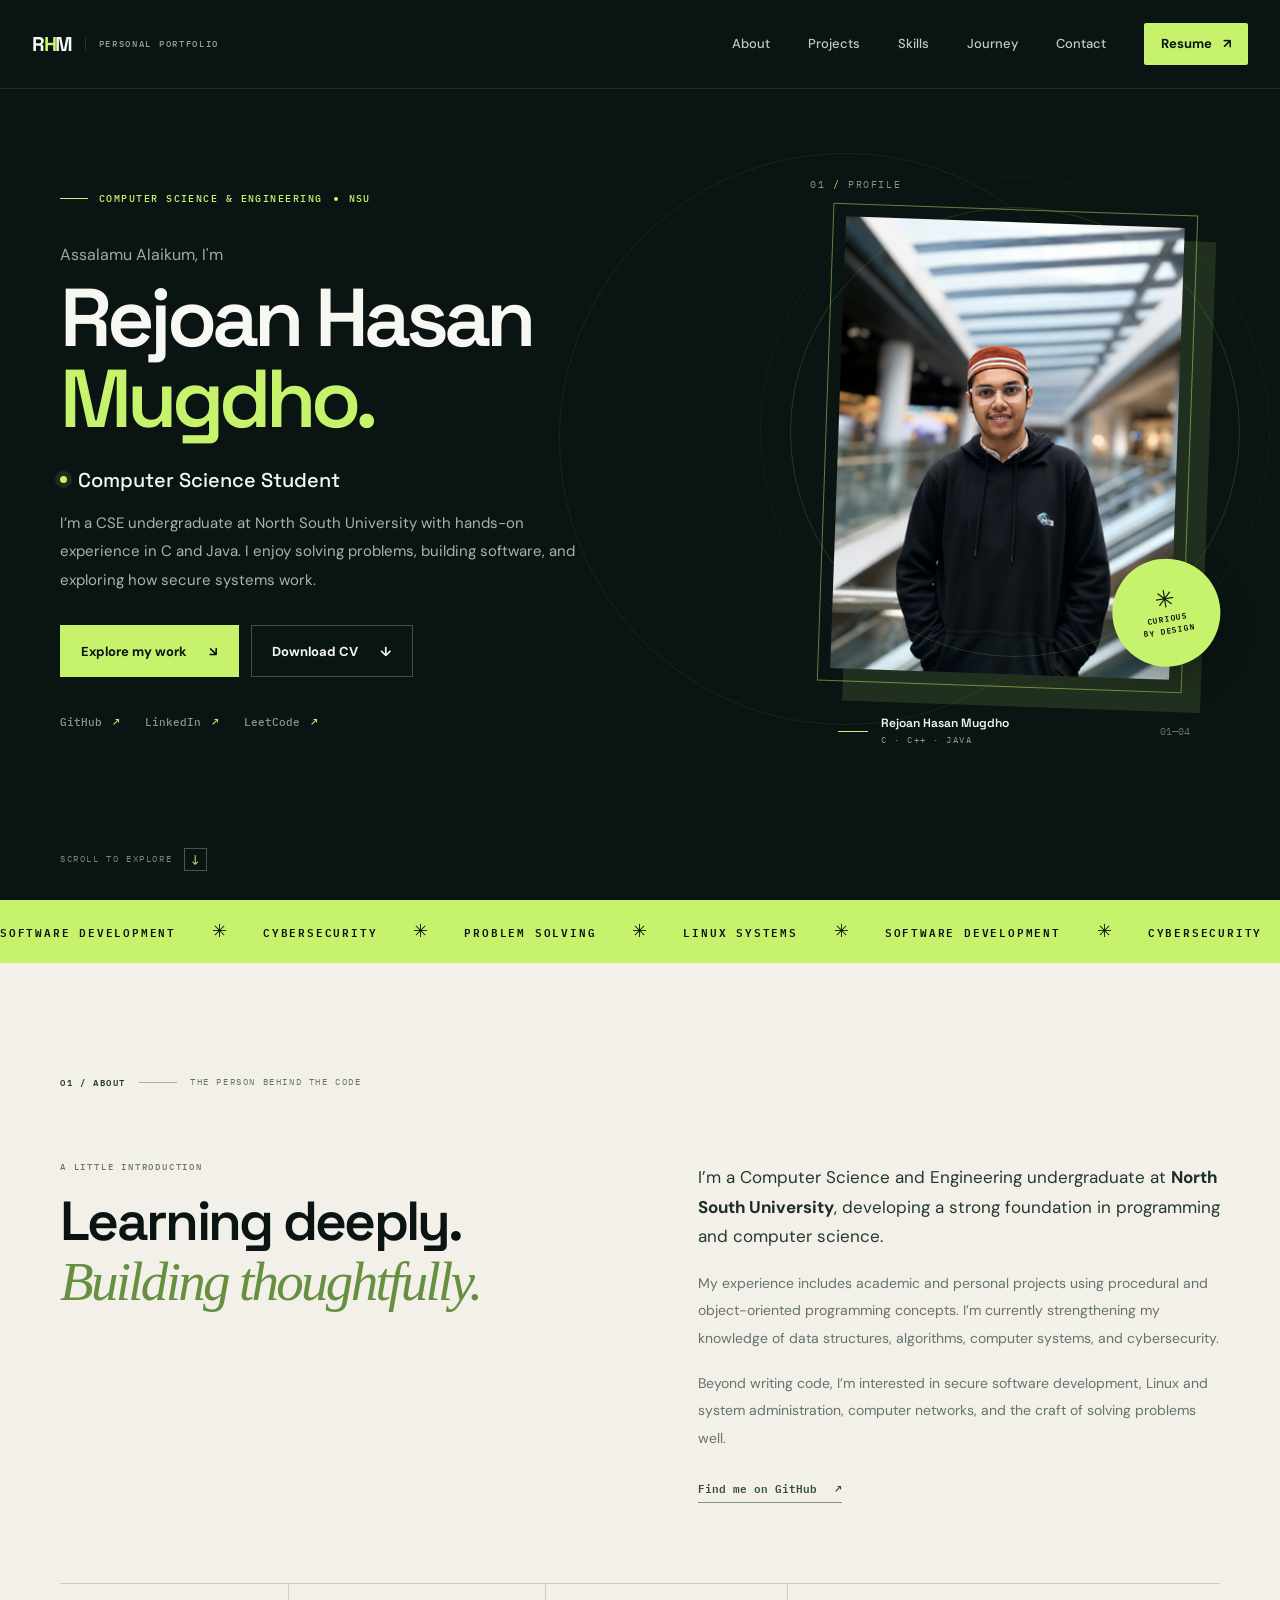
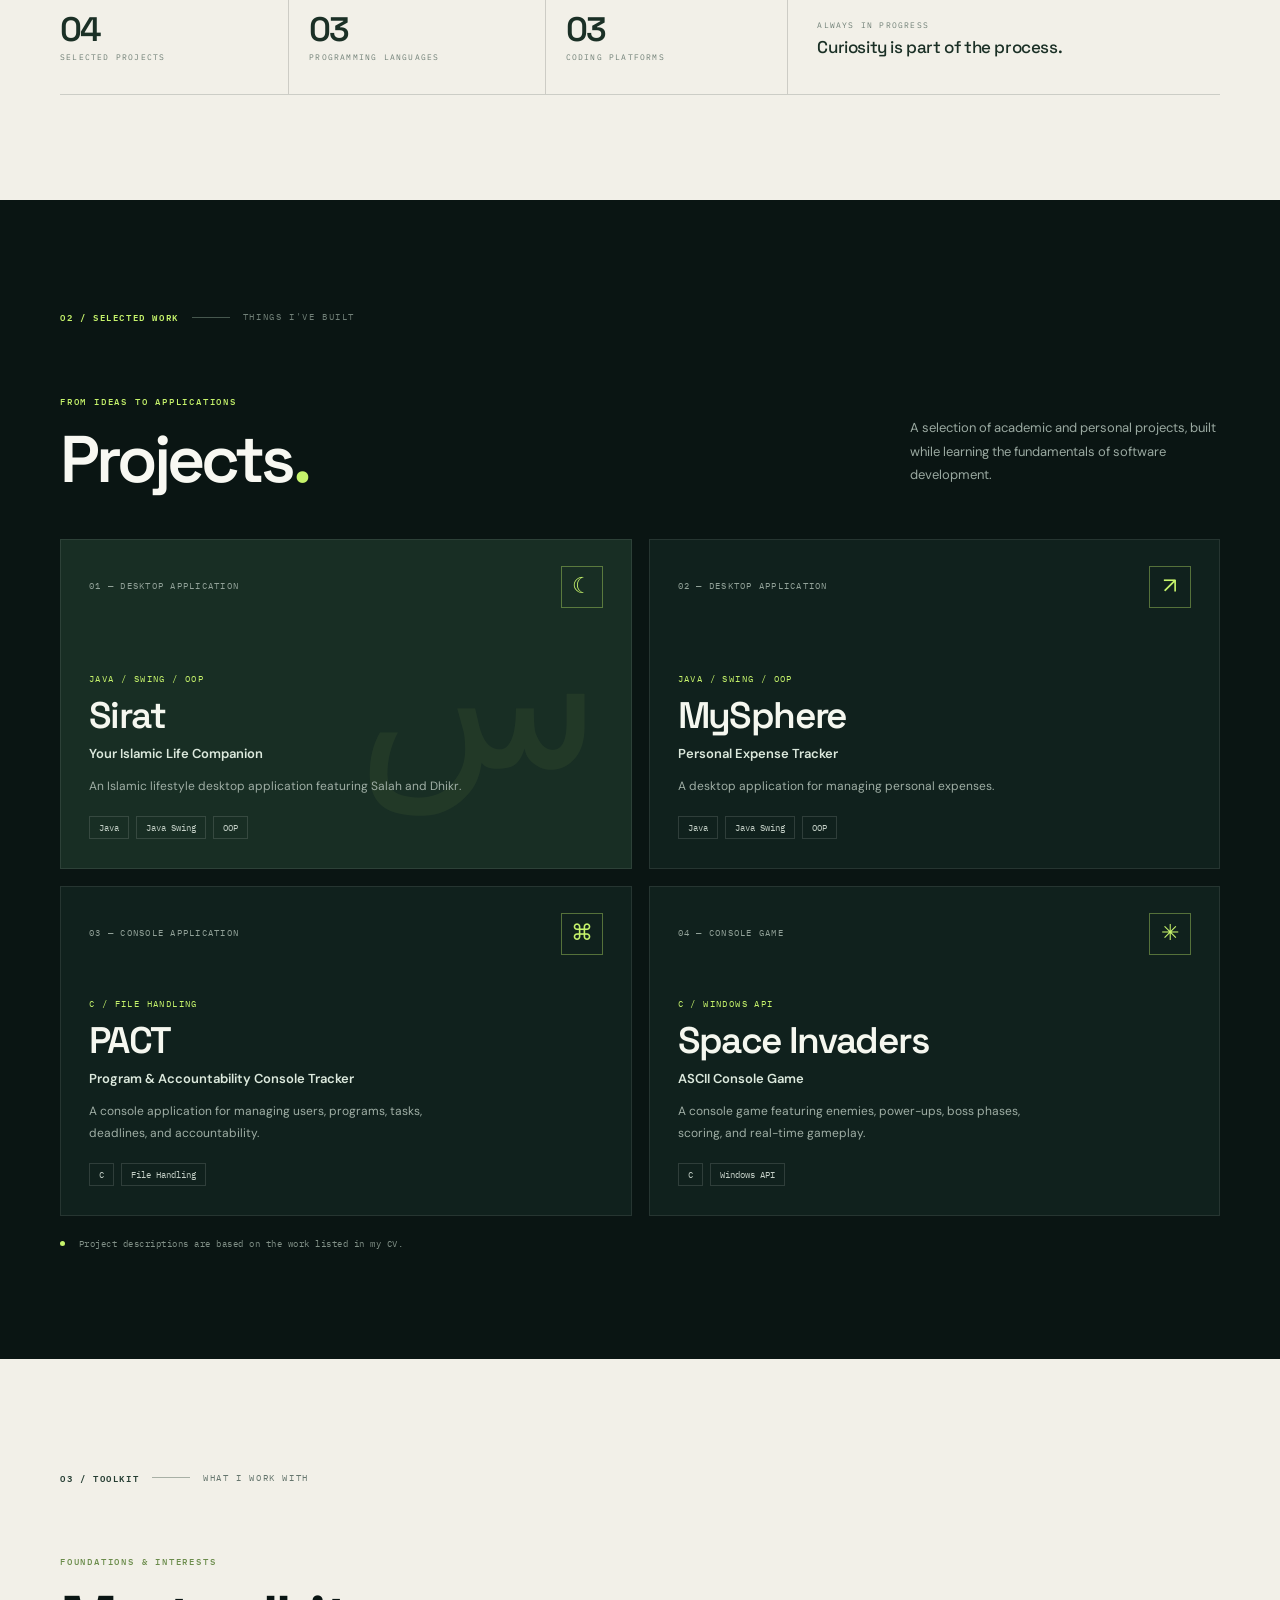
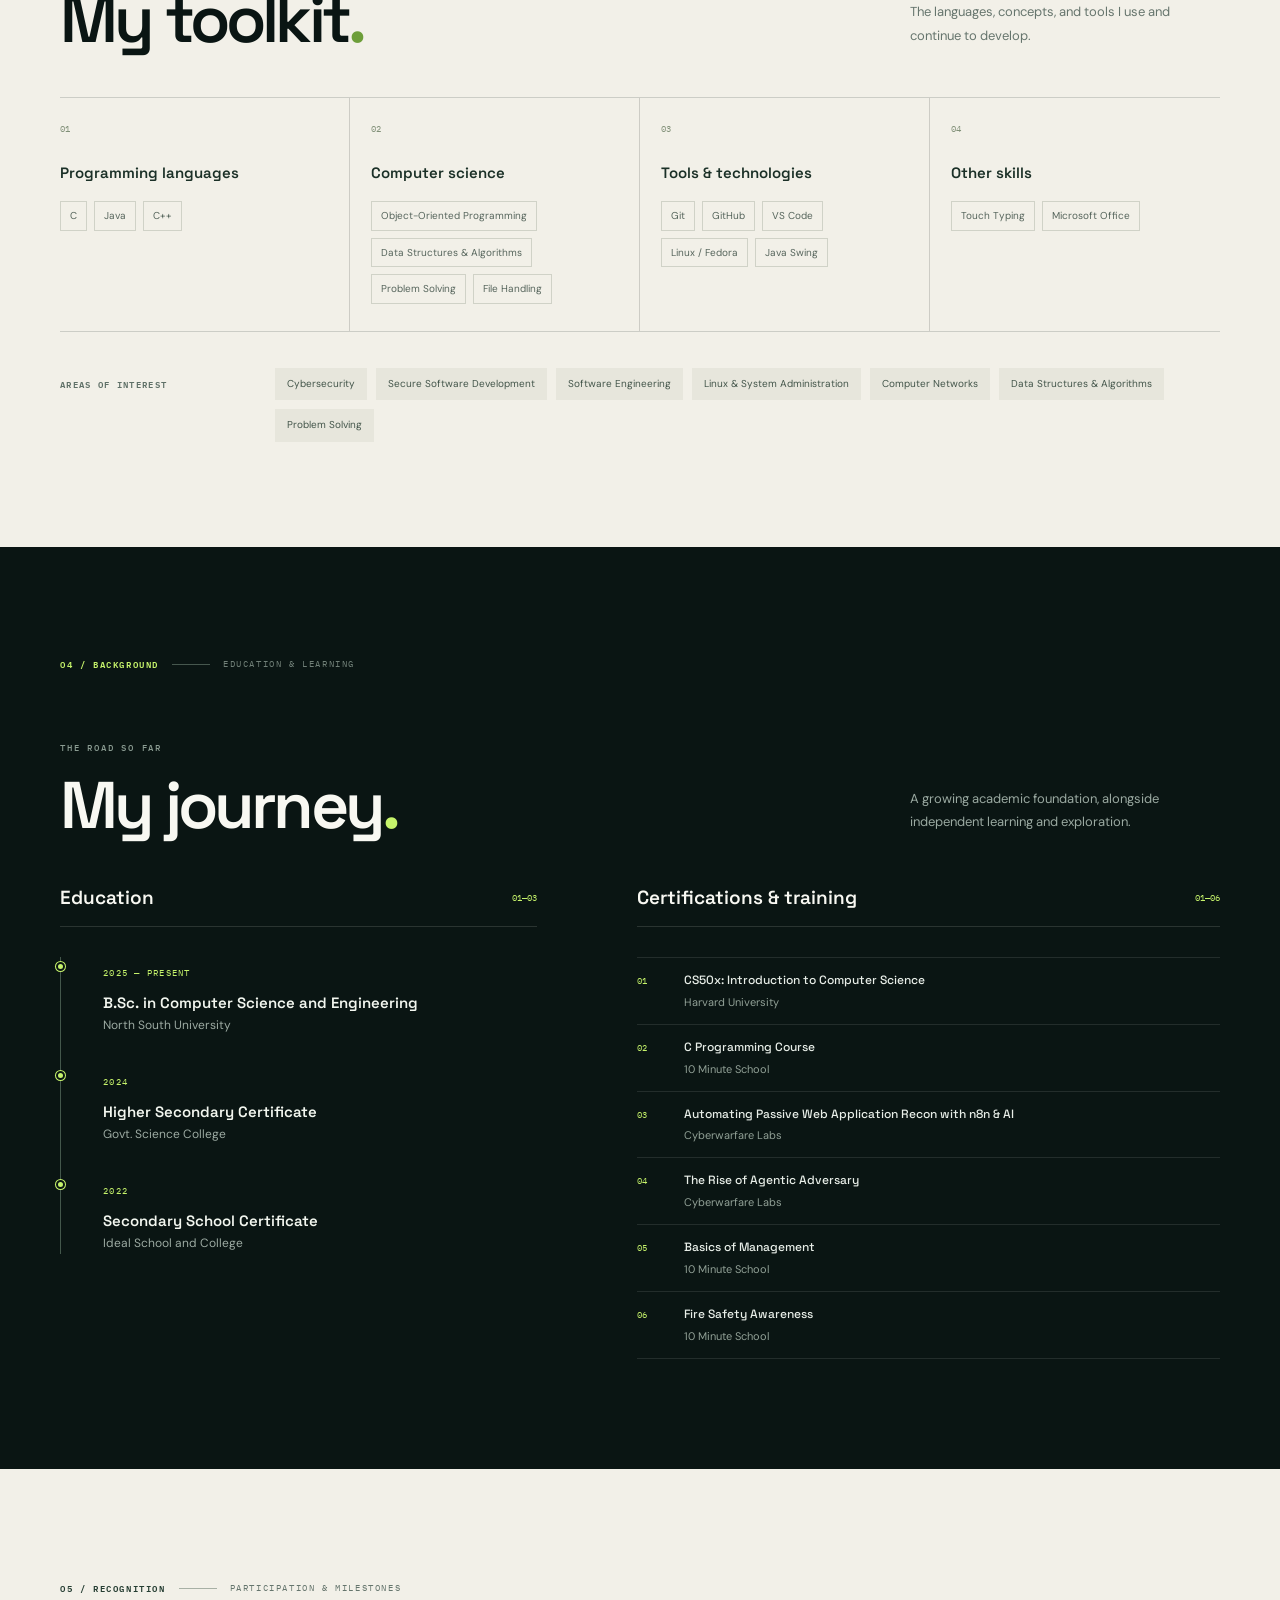
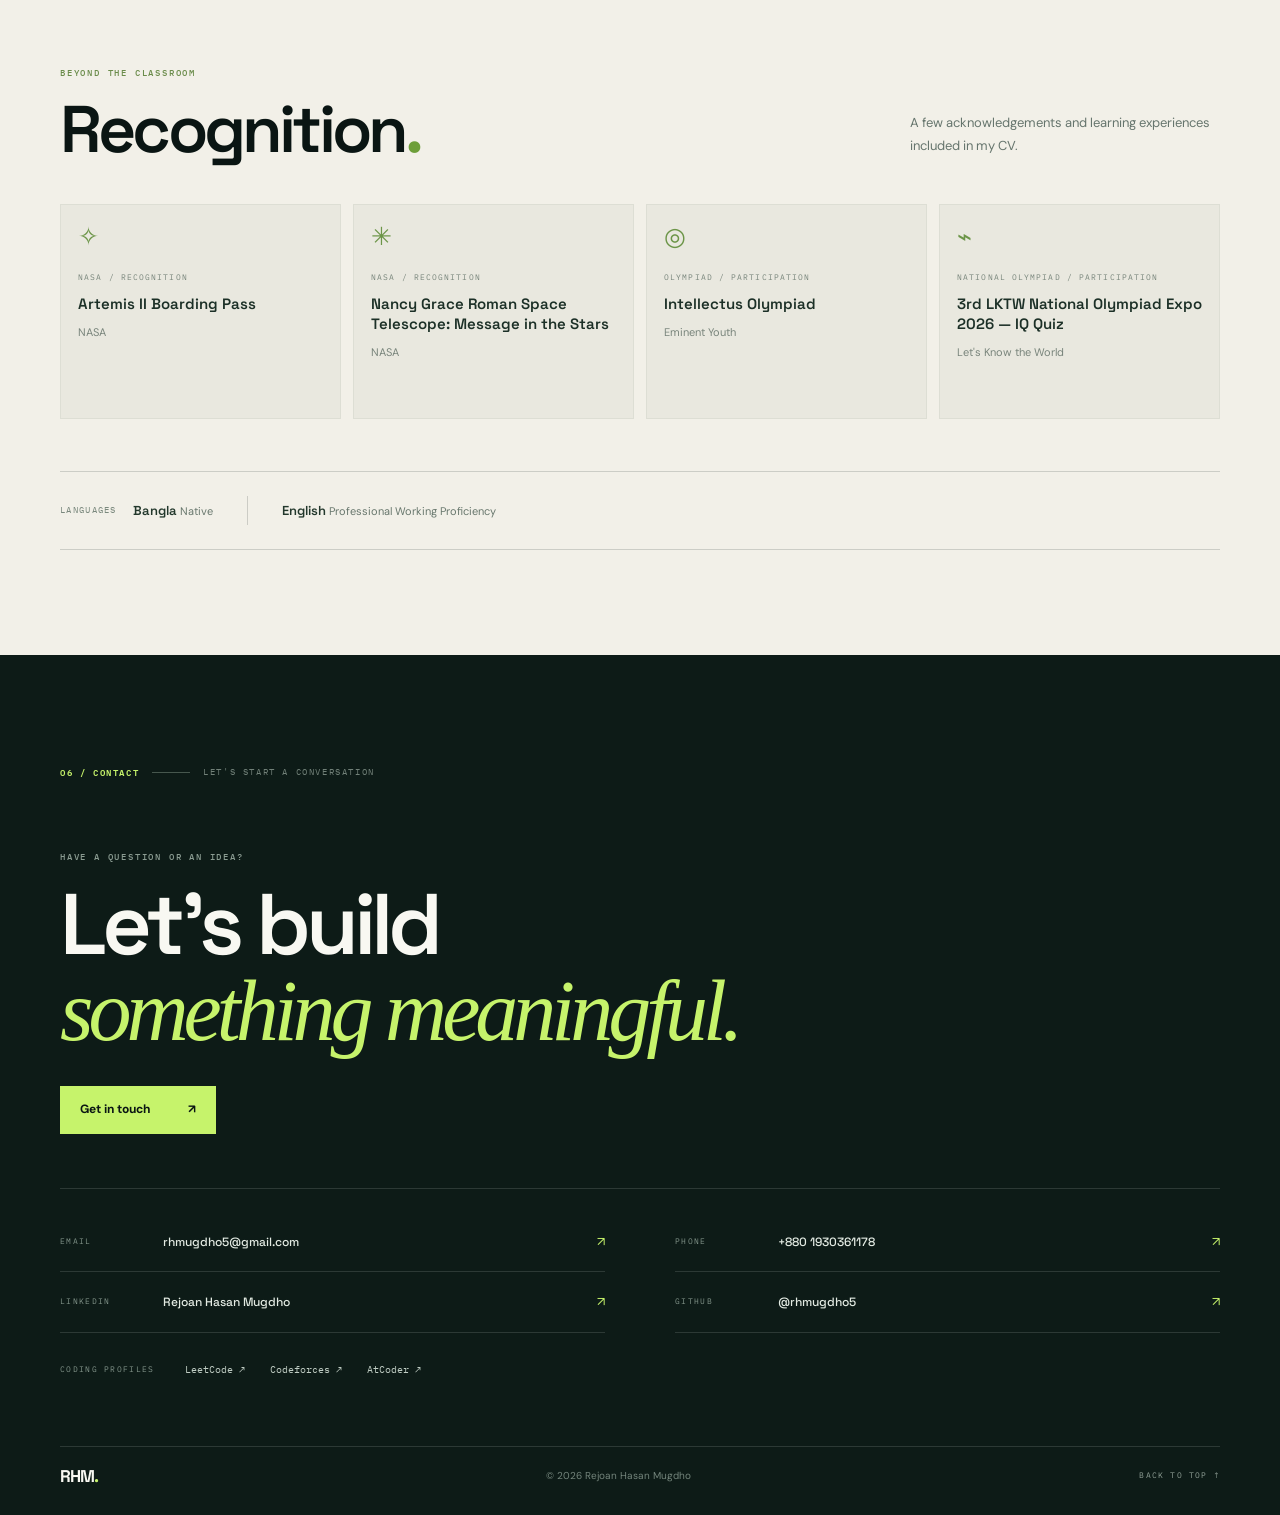
==== index.html @ 01d7fe3e "will be changed" ====
<!doctype html>
<html lang="en">
<head>
  <meta charset="utf-8">
  <meta name="viewport" content="width=device-width, initial-scale=1">
  <meta name="theme-color" content="#0a1513">
  <meta name="description" content="Rejoan Hasan Mugdho — Computer Science and Engineering student at North South University, interested in cybersecurity, software development, problem solving, and Linux systems.">
  <meta property="og:type" content="website">
  <meta property="og:title" content="Rejoan Hasan Mugdho | Portfolio">
  <meta property="og:description" content="Computer Science student exploring thoughtful software and secure systems.">
  <meta property="og:image" content="assets/rejoan-profile.png">
  <title>Rejoan Hasan Mugdho | Computer Science Student</title>
  <link rel="icon" type="image/svg+xml" href="assets/favicon.svg">
  <link rel="preconnect" href="https://fonts.googleapis.com">
  <link rel="preconnect" href="https://fonts.gstatic.com" crossorigin>
  <link href="https://fonts.googleapis.com/css2?family=DM+Sans:wght@400;500;600;700&family=IBM+Plex+Mono:wght@400;500;600&family=Space+Grotesk:wght@400;500;600;700&display=swap" rel="stylesheet">
  <link rel="stylesheet" href="styles.css">
</head>
<body>
  <a class="skip-link" href="#main">Skip to content</a>
  <div class="scroll-progress" aria-hidden="true"><span id="scrollProgress"></span></div>

  <header class="site-header" id="top">
    <nav class="nav-shell" aria-label="Main navigation">
      <a class="brand" href="#top" aria-label="Rejoan Hasan Mugdho, home">
        <span class="brand-mark">R<span>H</span>M</span>
        <span class="brand-caption">PERSONAL PORTFOLIO</span>
      </a>
      <button class="menu-toggle" type="button" aria-label="Open navigation" aria-expanded="false" aria-controls="primaryNav">
        <span></span><span></span>
      </button>
      <div class="nav-panel" id="primaryNav">
        <a href="#about">About</a>
        <a href="#projects">Projects</a>
        <a href="#skills">Skills</a>
        <a href="#journey">Journey</a>
        <a href="#contact">Contact</a>
        <a class="nav-cv" href="assets/Rejoan_Hasan_Mugdho_CV.pdf" target="_blank" rel="noopener">Resume <span aria-hidden="true">↗</span></a>
      </div>
    </nav>
  </header>

  <main id="main">
    <section class="hero section-wrap" aria-labelledby="hero-title">
      <div class="hero-copy">
        <div class="eyebrow"><span class="eyebrow-line"></span> COMPUTER SCIENCE &amp; ENGINEERING <span class="eyebrow-dot"></span> NSU</div>
        <p class="hero-intro">Assalamu Alaikum, I'm</p>
        <h1 id="hero-title">Rejoan Hasan <span>Mugdho.</span></h1>
        <div class="hero-role"><span class="role-cursor"></span> Computer Science Student</div>
        <p class="hero-description">I’m a CSE undergraduate at North South University with hands-on experience in C and Java. I enjoy solving problems, building software, and exploring how secure systems work.</p>

        <div class="hero-actions">
          <a class="button button-primary" href="#projects">Explore my work <span aria-hidden="true">↘</span></a>
          <a class="button button-outline" href="assets/Rejoan_Hasan_Mugdho_CV.pdf" target="_blank" rel="noopener">Download CV <span aria-hidden="true">↓</span></a>
        </div>

        <div class="hero-socials" aria-label="Social and coding profiles">
          <a href="https://github.com/rhmugdho5" target="_blank" rel="noopener noreferrer" aria-label="GitHub">GitHub <span aria-hidden="true">↗</span></a>
          <a href="https://bd.linkedin.com/in/rejoan-hasan-mugdho" target="_blank" rel="noopener noreferrer" aria-label="LinkedIn">LinkedIn <span aria-hidden="true">↗</span></a>
          <a href="https://leetcode.com/u/RJXvy2sFh7/" target="_blank" rel="noopener noreferrer" aria-label="LeetCode">LeetCode <span aria-hidden="true">↗</span></a>
        </div>
      </div>

      <div class="hero-visual" aria-label="Profile portrait and introduction">
        <div class="visual-index">01 <span>/</span> PROFILE</div>
        <div class="portrait-frame">
          <div class="portrait-backdrop"></div>
          <img class="portrait" src="assets/rejoan-profile.png" alt="Portrait of Rejoan Hasan Mugdho" width="326" height="435" fetchpriority="high">
          <div class="portrait-stamp"><span class="stamp-star">✳</span><span>CURIOUS<br>BY DESIGN</span></div>
        </div>
        <div class="visual-caption">
          <span class="caption-rule"></span>
          <div><strong>Rejoan Hasan Mugdho</strong><small>C · C++ · JAVA</small></div>
          <span class="caption-number">01—04</span>
        </div>
        <div class="orbit orbit-one"></div><div class="orbit orbit-two"></div>
      </div>
      <div class="hero-bottom-note"><span>SCROLL TO EXPLORE</span><span class="scroll-arrow">↓</span></div>
    </section>

    <div class="ticker" aria-label="Areas of interest">
      <div class="ticker-track">
        <span>SOFTWARE DEVELOPMENT</span><i>✳</i><span>CYBERSECURITY</span><i>✳</i><span>PROBLEM SOLVING</span><i>✳</i><span>LINUX SYSTEMS</span><i>✳</i>
        <span>SOFTWARE DEVELOPMENT</span><i>✳</i><span>CYBERSECURITY</span><i>✳</i><span>PROBLEM SOLVING</span><i>✳</i><span>LINUX SYSTEMS</span><i>✳</i>
      </div>
    </div>

    <section class="about section-light" id="about" aria-labelledby="about-title">
      <div class="section-wrap about-wrap">
        <div class="section-kicker"><span>01 / ABOUT</span><span class="kicker-line"></span><span>THE PERSON BEHIND THE CODE</span></div>
        <div class="about-grid">
          <div class="about-heading reveal">
            <p class="overline">A LITTLE INTRODUCTION</p>
            <h2 id="about-title">Learning deeply.<br><em>Building thoughtfully.</em></h2>
          </div>
          <div class="about-body reveal">
            <p class="lead-copy">I’m a Computer Science and Engineering undergraduate at <strong>North South University</strong>, developing a strong foundation in programming and computer science.</p>
            <p>My experience includes academic and personal projects using procedural and object-oriented programming concepts. I’m currently strengthening my knowledge of data structures, algorithms, computer systems, and cybersecurity.</p>
            <p>Beyond writing code, I’m interested in secure software development, Linux and system administration, computer networks, and the craft of solving problems well.</p>
            <a class="text-link" href="https://github.com/rhmugdho5" target="_blank" rel="noopener noreferrer">Find me on GitHub <span aria-hidden="true">↗</span></a>
          </div>
        </div>
        <div class="fact-strip reveal">
          <div class="fact"><strong>04</strong><span>SELECTED PROJECTS</span></div>
          <div class="fact"><strong>03</strong><span>PROGRAMMING LANGUAGES</span></div>
          <div class="fact"><strong>03</strong><span>CODING PLATFORMS</span></div>
          <div class="fact fact-note"><span>ALWAYS IN PROGRESS</span><strong>Curiosity is part of the process.</strong></div>
        </div>
      </div>
    </section>

    <section class="projects section-dark" id="projects" aria-labelledby="projects-title">
      <div class="section-wrap">
        <div class="section-kicker section-kicker-dark"><span>02 / SELECTED WORK</span><span class="kicker-line"></span><span>THINGS I'VE BUILT</span></div>
        <div class="section-heading-row reveal">
          <div><p class="overline overline-dark">FROM IDEAS TO APPLICATIONS</p><h2 id="projects-title">Projects<span class="accent-period">.</span></h2></div>
          <p class="section-aside">A selection of academic and personal projects, built while learning the fundamentals of software development.</p>
        </div>

        <div class="project-grid">
          <article class="project-card project-feature reveal">
            <div class="project-top"><span class="project-number">01 — DESKTOP APPLICATION</span><span class="project-symbol" aria-hidden="true">☾</span></div>
            <div class="project-card-content"><p class="project-label">JAVA / SWING / OOP</p><h3>Sirat</h3><p class="project-subtitle">Your Islamic Life Companion</p><p class="project-description">An Islamic lifestyle desktop application featuring Salah and Dhikr.</p><div class="project-tags"><span>Java</span><span>Java Swing</span><span>OOP</span></div></div>
            <span class="project-watermark" aria-hidden="true">س</span>
          </article>
          <article class="project-card reveal">
            <div class="project-top"><span class="project-number">02 — DESKTOP APPLICATION</span><span class="project-symbol" aria-hidden="true">↗</span></div>
            <div class="project-card-content"><p class="project-label">JAVA / SWING / OOP</p><h3>MySphere</h3><p class="project-subtitle">Personal Expense Tracker</p><p class="project-description">A desktop application for managing personal expenses.</p><div class="project-tags"><span>Java</span><span>Java Swing</span><span>OOP</span></div></div>
          </article>
          <article class="project-card reveal">
            <div class="project-top"><span class="project-number">03 — CONSOLE APPLICATION</span><span class="project-symbol" aria-hidden="true">⌘</span></div>
            <div class="project-card-content"><p class="project-label">C / FILE HANDLING</p><h3>PACT</h3><p class="project-subtitle">Program &amp; Accountability Console Tracker</p><p class="project-description">A console application for managing users, programs, tasks, deadlines, and accountability.</p><div class="project-tags"><span>C</span><span>File Handling</span></div></div>
          </article>
          <article class="project-card reveal">
            <div class="project-top"><span class="project-number">04 — CONSOLE GAME</span><span class="project-symbol" aria-hidden="true">✳</span></div>
            <div class="project-card-content"><p class="project-label">C / WINDOWS API</p><h3>Space Invaders</h3><p class="project-subtitle">ASCII Console Game</p><p class="project-description">A console game featuring enemies, power-ups, boss phases, scoring, and real-time gameplay.</p><div class="project-tags"><span>C</span><span>Windows API</span></div></div>
          </article>
        </div>
        <p class="project-footnote"><span class="footnote-dot"></span> Project descriptions are based on the work listed in my CV.</p>
      </div>
    </section>

    <section class="skills section-light" id="skills" aria-labelledby="skills-title">
      <div class="section-wrap">
        <div class="section-kicker"><span>03 / TOOLKIT</span><span class="kicker-line"></span><span>WHAT I WORK WITH</span></div>
        <div class="section-heading-row reveal">
          <div><p class="overline">FOUNDATIONS &amp; INTERESTS</p><h2 id="skills-title">My toolkit<span class="accent-period">.</span></h2></div>
          <p class="section-aside">The languages, concepts, and tools I use and continue to develop.</p>
        </div>
        <div class="skills-grid">
          <article class="skill-panel reveal"><span class="skill-index">01</span><h3>Programming languages</h3><div class="skill-list"><span>C</span><span>Java</span><span>C++</span></div></article>
          <article class="skill-panel reveal"><span class="skill-index">02</span><h3>Computer science</h3><div class="skill-list"><span>Object-Oriented Programming</span><span>Data Structures &amp; Algorithms</span><span>Problem Solving</span><span>File Handling</span></div></article>
          <article class="skill-panel reveal"><span class="skill-index">03</span><h3>Tools &amp; technologies</h3><div class="skill-list"><span>Git</span><span>GitHub</span><span>VS Code</span><span>Linux / Fedora</span><span>Java Swing</span></div></article>
          <article class="skill-panel reveal"><span class="skill-index">04</span><h3>Other skills</h3><div class="skill-list"><span>Touch Typing</span><span>Microsoft Office</span></div></article>
        </div>
        <div class="interest-row reveal"><div class="interest-title">AREAS OF INTEREST</div><div class="interest-tags"><span>Cybersecurity</span><span>Secure Software Development</span><span>Software Engineering</span><span>Linux &amp; System Administration</span><span>Computer Networks</span><span>Data Structures &amp; Algorithms</span><span>Problem Solving</span></div></div>
      </div>
    </section>

    <section class="journey section-dark" id="journey" aria-labelledby="journey-title">
      <div class="section-wrap">
        <div class="section-kicker section-kicker-dark"><span>04 / BACKGROUND</span><span class="kicker-line"></span><span>EDUCATION &amp; LEARNING</span></div>
        <div class="section-heading-row reveal"><div><p class="overline overline-dark">THE ROAD SO FAR</p><h2 id="journey-title">My journey<span class="accent-period">.</span></h2></div><p class="section-aside">A growing academic foundation, alongside independent learning and exploration.</p></div>
        <div class="journey-grid">
          <div class="education-block reveal">
            <h3 class="column-title">Education <span>01—03</span></h3>
            <div class="timeline">
              <article class="timeline-item"><span class="timeline-year">2025 — PRESENT</span><h4>B.Sc. in Computer Science and Engineering</h4><p>North South University</p><span class="timeline-marker"></span></article>
              <article class="timeline-item"><span class="timeline-year">2024</span><h4>Higher Secondary Certificate</h4><p>Govt. Science College</p><span class="timeline-marker"></span></article>
              <article class="timeline-item"><span class="timeline-year">2022</span><h4>Secondary School Certificate</h4><p>Ideal School and College</p><span class="timeline-marker"></span></article>
            </div>
          </div>
          <div class="learning-block reveal">
            <h3 class="column-title">Certifications &amp; training <span>01—06</span></h3>
            <div class="credential-list">
              <article class="credential"><span class="credential-index">01</span><div><h4>CS50x: Introduction to Computer Science</h4><p>Harvard University</p></div></article>
              <article class="credential"><span class="credential-index">02</span><div><h4>C Programming Course</h4><p>10 Minute School</p></div></article>
              <article class="credential"><span class="credential-index">03</span><div><h4>Automating Passive Web Application Recon with n8n &amp; AI</h4><p>Cyberwarfare Labs</p></div></article>
              <article class="credential"><span class="credential-index">04</span><div><h4>The Rise of Agentic Adversary</h4><p>Cyberwarfare Labs</p></div></article>
              <article class="credential"><span class="credential-index">05</span><div><h4>Basics of Management</h4><p>10 Minute School</p></div></article>
              <article class="credential"><span class="credential-index">06</span><div><h4>Fire Safety Awareness</h4><p>10 Minute School</p></div></article>
            </div>
          </div>
        </div>
      </div>
    </section>

    <section class="recognition section-light" id="recognition" aria-labelledby="recognition-title">
      <div class="section-wrap">
        <div class="section-kicker"><span>05 / RECOGNITION</span><span class="kicker-line"></span><span>PARTICIPATION &amp; MILESTONES</span></div>
        <div class="section-heading-row reveal"><div><p class="overline">BEYOND THE CLASSROOM</p><h2 id="recognition-title">Recognition<span class="accent-period">.</span></h2></div><p class="section-aside">A few acknowledgements and learning experiences included in my CV.</p></div>
        <div class="recognition-grid">
          <article class="recognition-card reveal"><div class="recognition-icon">✧</div><p class="recognition-type">NASA / RECOGNITION</p><h3>Artemis II Boarding Pass</h3><p>NASA</p></article>
          <article class="recognition-card reveal"><div class="recognition-icon">✳</div><p class="recognition-type">NASA / RECOGNITION</p><h3>Nancy Grace Roman Space Telescope: Message in the Stars</h3><p>NASA</p></article>
          <article class="recognition-card reveal"><div class="recognition-icon">◎</div><p class="recognition-type">OLYMPIAD / PARTICIPATION</p><h3>Intellectus Olympiad</h3><p>Eminent Youth</p></article>
          <article class="recognition-card reveal"><div class="recognition-icon">⌁</div><p class="recognition-type">NATIONAL OLYMPIAD / PARTICIPATION</p><h3>3rd LKTW National Olympiad Expo 2026 — IQ Quiz</h3><p>Let's Know the World</p></article>
        </div>
        <div class="language-band reveal"><div><span class="language-eyebrow">LANGUAGES</span><strong>Bangla <small>Native</small></strong></div><span class="language-divider"></span><div><strong>English <small>Professional Working Proficiency</small></strong></div></div>
      </div>
    </section>

    <section class="contact section-dark" id="contact" aria-labelledby="contact-title">
      <div class="section-wrap contact-wrap">
        <div class="section-kicker section-kicker-dark"><span>06 / CONTACT</span><span class="kicker-line"></span><span>LET'S START A CONVERSATION</span></div>
        <div class="contact-main reveal"><p class="overline overline-dark">HAVE A QUESTION OR AN IDEA?</p><h2 id="contact-title">Let’s build<br><em>something meaningful.</em></h2><a class="contact-cta" href="mailto:rhmugdho5@gmail.com">Get in touch <span aria-hidden="true">↗</span></a></div>
        <div class="contact-details reveal">
          <a href="mailto:rhmugdho5@gmail.com"><span>EMAIL</span><strong>rhmugdho5@gmail.com</strong><b aria-hidden="true">↗</b></a>
          <a href="tel:+8801930361178"><span>PHONE</span><strong>+880 1930361178</strong><b aria-hidden="true">↗</b></a>
          <a href="https://bd.linkedin.com/in/rejoan-hasan-mugdho" target="_blank" rel="noopener noreferrer"><span>LINKEDIN</span><strong>Rejoan Hasan Mugdho</strong><b aria-hidden="true">↗</b></a>
          <a href="https://github.com/rhmugdho5" target="_blank" rel="noopener noreferrer"><span>GITHUB</span><strong>@rhmugdho5</strong><b aria-hidden="true">↗</b></a>
        </div>
        <div class="coding-links reveal"><span>CODING PROFILES</span><a href="https://leetcode.com/u/RJXvy2sFh7/" target="_blank" rel="noopener noreferrer">LeetCode ↗</a><a href="https://codeforces.com/profile/rhmugdho5" target="_blank" rel="noopener noreferrer">Codeforces ↗</a><a href="https://atcoder.jp/users/rhmugdho5" target="_blank" rel="noopener noreferrer">AtCoder ↗</a></div>
        <footer class="site-footer"><a class="footer-brand" href="#top">RHM<span>.</span></a><span>© <span id="year">2026</span> Rejoan Hasan Mugdho</span><a href="#top" class="back-top">BACK TO TOP ↑</a></footer>
      </div>
    </section>
  </main>
  <script src="script.js" defer></script>
</body>
</html>
---- styles.css ----
:root {
  --ink: #0a1513;
  --ink-soft: #10211d;
  --ink-card: #142923;
  --paper: #f2f0e8;
  --paper-deep: #e8e6dc;
  --white: #f8f8f2;
  --muted: #a7b5ae;
  --muted-dark: #61716a;
  --line-dark: rgba(230, 240, 231, .14);
  --line-light: rgba(10, 21, 19, .16);
  --accent: #c6f36b;
  --accent-deep: #a4d74c;
  --serif: Georgia, 'Times New Roman', serif;
  --sans: 'DM Sans', Arial, sans-serif;
  --display: 'Space Grotesk', 'DM Sans', sans-serif;
  --mono: 'IBM Plex Mono', monospace;
  --wrap: 1160px;
}

* { box-sizing: border-box; }
html { scroll-behavior: smooth; scroll-padding-top: 90px; }
body { margin: 0; background: var(--ink); color: var(--white); font-family: var(--sans); font-size: 16px; line-height: 1.65; overflow-x: hidden; }
body.menu-open { overflow: hidden; }
a { color: inherit; }
button, a { -webkit-tap-highlight-color: transparent; }
::selection { background: var(--accent); color: var(--ink); }
.skip-link { position: fixed; top: 10px; left: 10px; z-index: 2000; padding: 10px 14px; background: var(--accent); color: var(--ink); transform: translateY(-160%); }
.skip-link:focus { transform: translateY(0); }
.scroll-progress { position: fixed; z-index: 1500; inset: 0 auto auto 0; width: 100%; height: 3px; background: transparent; }
.scroll-progress span { display: block; width: 0; height: 100%; background: var(--accent); }
.section-wrap { width: min(var(--wrap), calc(100% - 64px)); margin-inline: auto; }

/* Navigation */
.site-header { position: absolute; z-index: 1000; inset: 0 0 auto; border-bottom: 1px solid rgba(255,255,255,.09); }
.nav-shell { width: min(1320px, calc(100% - 64px)); min-height: 88px; margin: auto; display: flex; align-items: center; justify-content: space-between; gap: 32px; }
.brand { display: flex; align-items: center; gap: 13px; text-decoration: none; }
.brand-mark { font: 700 20px/1 var(--display); letter-spacing: -1.5px; color: var(--white); }
.brand-mark span { color: var(--accent); }
.brand-caption { color: #91a099; font: 500 9px/1.4 var(--mono); letter-spacing: 1.7px; padding-left: 13px; border-left: 1px solid var(--line-dark); }
.nav-panel { display: flex; align-items: center; gap: clamp(19px, 3vw, 38px); }
.nav-panel > a { color: #c0cbc5; font-size: 13px; font-weight: 500; text-decoration: none; transition: color .2s ease; }
.nav-panel > a:hover { color: var(--accent); }
.nav-panel .nav-cv { padding: 10px 17px; color: var(--ink); background: var(--accent); border-radius: 2px; font-weight: 700; }
.nav-cv span { margin-left: 8px; }
.menu-toggle { display: none; }

/* Hero */
.hero { position: relative; min-height: 790px; min-height: min(920px, 100svh); padding-top: 150px; padding-bottom: 105px; display: grid; grid-template-columns: 1.15fr .85fr; align-items: center; gap: 60px; }
.hero::before { content: ''; position: absolute; z-index: 0; width: 570px; height: 570px; left: 43%; top: 17%; border: 1px solid rgba(198,243,107,.07); border-radius: 50%; pointer-events: none; }
.hero-copy { position: relative; z-index: 2; padding-bottom: 25px; }
.eyebrow, .section-kicker, .overline, .project-label, .project-number, .visual-index, .visual-caption small, .hero-bottom-note, .fact span, .skill-index, .timeline-year, .column-title span, .credential-index, .recognition-type, .language-eyebrow, .contact-details span, .coding-links > span, .back-top { font-family: var(--mono); }
.eyebrow { display: flex; align-items: center; gap: 11px; color: var(--accent); font-size: 10px; letter-spacing: 1.45px; font-weight: 500; margin-bottom: 35px; }
.eyebrow-line { height: 1px; width: 28px; background: var(--accent); }
.eyebrow-dot { width: 4px; height: 4px; border-radius: 50%; background: var(--accent); }
.hero-intro { margin: 0 0 8px; color: #9caaa3; font-size: 16px; }
.hero h1 { margin: 0; max-width: 740px; font: 600 clamp(48px, 6.5vw, 82px)/.99 var(--display); letter-spacing: -5px; }
.hero h1 span { display: block; color: var(--accent); }
.hero-role { display: flex; align-items: center; gap: 11px; margin: 27px 0 15px; color: var(--white); font: 500 clamp(16px, 2vw, 20px)/1.4 var(--display); }
.role-cursor { display: inline-block; width: 7px; height: 7px; background: var(--accent); border-radius: 50%; box-shadow: 0 0 0 5px rgba(198,243,107,.1); }
.hero-description { max-width: 545px; margin: 0; color: #a6b4ad; font-size: 15px; line-height: 1.9; }
.hero-actions { display: flex; flex-wrap: wrap; gap: 12px; margin-top: 31px; }
.button { display: inline-flex; align-items: center; justify-content: center; gap: 22px; min-height: 52px; padding: 0 20px; text-decoration: none; font-size: 13px; font-weight: 700; transition: transform .2s ease, background .2s ease, color .2s ease, border-color .2s ease; }
.button:hover { transform: translateY(-3px); }
.button-primary { color: var(--ink); background: var(--accent); border: 1px solid var(--accent); }
.button-primary:hover { background: #d7ff81; }
.button-outline { color: var(--white); border: 1px solid rgba(255,255,255,.24); }
.button-outline:hover { border-color: var(--accent); color: var(--accent); }
.hero-socials { display: flex; flex-wrap: wrap; gap: 25px; margin-top: 38px; }
.hero-socials a { color: #87978e; font: 500 11px var(--mono); text-decoration: none; transition: color .2s ease; }
.hero-socials a span { color: var(--accent); margin-left: 4px; }
.hero-socials a:hover { color: var(--white); }
.hero-visual { width: min(100%, 420px); position: relative; justify-self: end; padding: 32px 30px 20px 10px; }
.visual-index { position: absolute; top: 0; left: 10px; color: #82938b; font-size: 10px; letter-spacing: 1.6px; }
.visual-index span { color: var(--accent); }
.portrait-frame { position: relative; width: 100%; max-width: 365px; margin-left: auto; padding: 12px; border: 1px solid rgba(198,243,107,.48); transform: rotate(2deg); }
.portrait-backdrop { position: absolute; inset: 25px -20px -20px 25px; background: var(--accent); opacity: .12; z-index: -1; }
.portrait { display: block; width: 100%; height: auto; aspect-ratio: 326 / 435; object-fit: cover; object-position: center 40%; filter: saturate(.88); }
.portrait-stamp { position: absolute; right: -37px; bottom: 25px; width: 108px; height: 108px; display: grid; place-content: center; gap: 2px; text-align: center; border-radius: 50%; background: var(--accent); color: var(--ink); transform: rotate(-11deg); box-shadow: 0 12px 30px rgba(0,0,0,.25); }
.stamp-star { font-size: 24px; line-height: 1; }
.portrait-stamp span:last-child { font: 600 8px/1.45 var(--mono); letter-spacing: .8px; }
.visual-caption { display: flex; align-items: center; gap: 13px; margin: 27px 0 0 28px; }
.caption-rule { width: 30px; height: 1px; background: var(--accent); }
.visual-caption div { display: grid; gap: 2px; }
.visual-caption strong { font: 600 12px var(--display); }
.visual-caption small { color: #8b9a92; font-size: 9px; letter-spacing: 1.5px; }
.caption-number { margin-left: auto; color: #62756c; font: 10px var(--mono); }
.orbit { position: absolute; border: 1px solid rgba(198,243,107,.14); border-radius: 50%; pointer-events: none; }
.orbit-one { width: 450px; height: 450px; top: 30px; right: -20px; }
.orbit-two { width: 510px; height: 510px; top: 0; right: -50px; border-style: dashed; opacity: .45; }
.hero-bottom-note { position: absolute; bottom: 29px; left: 0; display: flex; align-items: center; gap: 12px; color: #76877e; font-size: 9px; letter-spacing: 1.6px; }
.scroll-arrow { display: inline-grid; place-items: center; width: 23px; height: 23px; border: 1px solid #46594f; color: var(--accent); font-size: 14px; }

/* Ticker */
.ticker { height: 63px; display: flex; align-items: center; overflow: hidden; background: var(--accent); color: var(--ink); }
.ticker-track { display: flex; align-items: center; gap: 36px; width: max-content; white-space: nowrap; animation: ticker 36s linear infinite; }
.ticker-track span { font: 600 11px var(--mono); letter-spacing: 1.8px; }
.ticker-track i { font-style: normal; font-size: 18px; }
@keyframes ticker { to { transform: translateX(-50%); } }

/* Section shared */
.section-light { background: var(--paper); color: var(--ink); }
.section-dark { background: var(--ink); color: var(--white); }
.about, .skills, .recognition { padding: 112px 0 105px; }
.projects, .journey, .contact { padding: 110px 0; }
.section-kicker { display: flex; align-items: center; gap: 13px; margin-bottom: 70px; color: #65756d; font-size: 9px; letter-spacing: 1.6px; }
.section-kicker > span:first-child { color: #253d32; font-weight: 600; }
.section-kicker .kicker-line { width: 38px; height: 1px; background: #a8b0a5; }
.section-kicker-dark { color: #718078; }
.section-kicker-dark > span:first-child { color: var(--accent); }
.section-kicker-dark .kicker-line { background: #46574e; }
.overline { margin: 0 0 16px; color: #68786f; font-size: 9px; letter-spacing: 1.8px; font-weight: 500; }
.overline-dark { color: #8b9c92; }
.section-heading-row { display: flex; align-items: end; justify-content: space-between; gap: 32px; margin-bottom: 47px; }
.section-heading-row h2, .contact-main h2 { margin: 0; font: 600 clamp(42px, 5.4vw, 66px)/1 var(--display); letter-spacing: -3.8px; }
.accent-period { color: #6d9e39; }
.section-aside { max-width: 310px; margin: 0 0 5px; color: #66756d; font-size: 13px; line-height: 1.8; }

/* About */
.about-grid { display: grid; grid-template-columns: 1fr 1fr; gap: clamp(45px, 9vw, 120px); align-items: start; }
.about-heading h2 { margin: 0; font: 600 clamp(36px, 4.5vw, 55px)/1.1 var(--display); letter-spacing: -2.7px; }
.about-heading h2 em, .contact-main h2 em { color: #668f40; font-family: var(--serif); font-weight: 400; }
.about-body { padding-top: 3px; }
.about-body p { color: #65736c; font-size: 14px; line-height: 1.95; margin: 0 0 18px; }
.about-body .lead-copy { color: #233a30; font-size: 17px; line-height: 1.75; }
.about-body strong { color: #1b2d25; }
.text-link { display: inline-flex; gap: 18px; margin-top: 8px; padding-bottom: 5px; border-bottom: 1px solid #87967e; color: #304e3a; font: 600 11px var(--mono); text-decoration: none; }
.text-link:hover { color: #6a963b; border-color: #6a963b; }
.fact-strip { display: grid; grid-template-columns: .85fr .95fr .9fr 1.6fr; margin-top: 80px; border-top: 1px solid var(--line-light); border-bottom: 1px solid var(--line-light); }
.fact { min-height: 110px; padding: 22px 20px; display: flex; flex-direction: column; justify-content: center; gap: 4px; border-right: 1px solid var(--line-light); }
.fact:first-child { padding-left: 0; }
.fact:last-child { border-right: 0; }
.fact strong { color: #1b3026; font: 600 34px/1 var(--display); letter-spacing: -2px; }
.fact span { color: #718077; font-size: 8px; letter-spacing: 1.2px; }
.fact-note { padding-left: 29px; }
.fact-note strong { max-width: 250px; font: 500 17px/1.35 var(--display); letter-spacing: -.4px; }

/* Projects */
.projects .section-heading-row h2, .journey .section-heading-row h2 { color: var(--white); }
.projects .accent-period, .journey .accent-period { color: var(--accent); }
.projects .section-aside, .journey .section-aside { color: #9aa9a1; }
.projects .overline { color: var(--accent); }
.project-grid { display: grid; grid-template-columns: 1fr 1fr; gap: 17px; }
.project-card { position: relative; min-height: 330px; padding: 26px 28px 29px; overflow: hidden; display: flex; flex-direction: column; background: var(--ink-soft); border: 1px solid rgba(255,255,255,.09); transition: border-color .25s ease, transform .25s ease, background .25s ease; }
.project-card:hover { transform: translateY(-5px); border-color: rgba(198,243,107,.55); background: #13261f; }
.project-feature { background: #182e24; }
.project-top { position: relative; z-index: 1; display: flex; justify-content: space-between; align-items: center; }
.project-number { color: #91a198; font-size: 9px; letter-spacing: 1.25px; }
.project-symbol { display: grid; place-items: center; width: 42px; height: 42px; color: var(--accent); border: 1px solid rgba(198,243,107,.38); font-size: 22px; }
.project-card-content { position: relative; z-index: 1; max-width: 430px; margin-top: auto; padding-top: 27px; }
.project-label { color: var(--accent); font-size: 9px; letter-spacing: 1.4px; }
.project-card h3 { margin: 9px 0 0; color: #f5f7ef; font: 600 clamp(27px, 3.2vw, 37px)/1.1 var(--display); letter-spacing: -1.6px; }
.project-subtitle { margin: 6px 0 12px; color: #dce9dd; font-size: 13px; font-weight: 600; }
.project-description { max-width: 380px; margin: 0 0 18px; color: #9faea5; font-size: 12px; line-height: 1.8; }
.project-tags { display: flex; flex-wrap: wrap; gap: 7px; }
.project-tags span { padding: 5px 9px; border: 1px solid rgba(255,255,255,.13); color: #c4d0c7; font: 9px var(--mono); }
.project-watermark { position: absolute; right: 30px; top: 60px; color: rgba(198,243,107,.06); font: 200px/1 var(--serif); pointer-events: none; }
.project-footnote { margin: 22px 0 0; color: #819087; font: 9px var(--mono); letter-spacing: .5px; }
.footnote-dot { display: inline-block; width: 5px; height: 5px; margin: 0 8px 1px 0; border-radius: 50%; background: var(--accent); }

/* Skills */
.skills .section-heading-row { margin-bottom: 45px; }
.skills .overline, .recognition .overline { color: #6b8c4b; }
.skills-grid { display: grid; grid-template-columns: repeat(4, 1fr); border-top: 1px solid var(--line-light); border-bottom: 1px solid var(--line-light); }
.skill-panel { min-height: 230px; padding: 24px 21px 27px; border-right: 1px solid var(--line-light); }
.skill-panel:first-child { padding-left: 0; }
.skill-panel:last-child { border-right: 0; }
.skill-index { display: block; margin-bottom: 26px; color: #819078; font-size: 9px; }
.skill-panel h3 { margin: 0 0 19px; color: #1b3027; font: 600 15px var(--display); }
.skill-list { display: flex; flex-wrap: wrap; gap: 7px; }
.skill-list span { padding: 7px 9px; border: 1px solid #d0d2c7; color: #56655c; font-size: 10px; line-height: 1.35; }
.interest-row { display: grid; grid-template-columns: 190px 1fr; gap: 25px; margin-top: 36px; align-items: start; }
.interest-title { padding-top: 8px; color: #5f7067; font: 600 9px var(--mono); letter-spacing: 1.3px; }
.interest-tags { display: flex; flex-wrap: wrap; gap: 9px; }
.interest-tags span { padding: 8px 12px; background: #e7e6dc; color: #43554a; font-size: 10px; }

/* Journey */
.journey-grid { display: grid; grid-template-columns: .9fr 1.1fr; gap: clamp(40px, 8vw, 100px); }
.column-title { display: flex; align-items: center; justify-content: space-between; margin: 0 0 30px; padding-bottom: 16px; border-bottom: 1px solid var(--line-dark); color: var(--white); font: 600 19px var(--display); }
.column-title span { color: var(--accent); font-size: 9px; font-weight: 400; }
.timeline { position: relative; padding-left: 20px; border-left: 1px solid #43574b; }
.timeline-item { position: relative; padding: 1px 0 30px 22px; }
.timeline-item:last-child { padding-bottom: 0; }
.timeline-marker { position: absolute; top: 5px; left: -25px; width: 9px; height: 9px; background: var(--accent); border: 2px solid var(--ink); box-shadow: 0 0 0 1px var(--accent); border-radius: 50%; }
.timeline-year { color: var(--accent); font-size: 9px; letter-spacing: 1.25px; }
.timeline-item h4 { margin: 7px 0 3px; color: #f2f6ef; font: 600 15px/1.45 var(--display); }
.timeline-item p { margin: 0; color: #9caaa2; font-size: 12px; }
.credential-list { border-top: 1px solid rgba(255,255,255,.1); }
.credential { display: grid; grid-template-columns: 37px 1fr; gap: 10px; padding: 13px 0; border-bottom: 1px solid rgba(255,255,255,.1); }
.credential-index { padding-top: 3px; color: var(--accent); font-size: 9px; }
.credential h4 { margin: 0; color: #e8eee8; font: 500 12px/1.55 var(--display); }
.credential p { margin: 3px 0 0; color: #91a096; font-size: 11px; }

/* Recognition */
.recognition .section-heading-row { margin-bottom: 42px; }
.recognition-grid { display: grid; grid-template-columns: repeat(4, 1fr); gap: 12px; }
.recognition-card { min-height: 215px; padding: 19px 17px 20px; background: #e9e8df; border: 1px solid #ddded4; transition: transform .2s ease, border-color .2s ease; }
.recognition-card:hover { transform: translateY(-4px); border-color: #91aa71; }
.recognition-icon { color: #6c9548; font-size: 25px; line-height: 1; margin-bottom: 22px; }
.recognition-type { color: #78857b; font-size: 8px; letter-spacing: 1.1px; }
.recognition-card h3 { margin: 9px 0 9px; color: #1c3027; font: 600 15px/1.35 var(--display); }
.recognition-card p:last-child { margin: 0; color: #78847b; font-size: 11px; }
.language-band { display: flex; align-items: center; gap: 34px; margin-top: 52px; padding: 24px 0; border-top: 1px solid var(--line-light); border-bottom: 1px solid var(--line-light); }
.language-band > div { display: flex; align-items: center; gap: 16px; }
.language-band strong { color: #23382c; font: 600 13px var(--display); }
.language-band small { color: #68776d; font: 400 11px var(--sans); }
.language-eyebrow { color: #7a887d; font-size: 9px; letter-spacing: 1.3px; }
.language-divider { height: 29px; width: 1px; background: var(--line-light); }

/* Contact */
.contact { padding-bottom: 28px; background: #0d1b17; }
.contact .section-kicker { margin-bottom: 70px; }
.contact-main { padding-bottom: 54px; border-bottom: 1px solid var(--line-dark); }
.contact-main h2 { font-size: clamp(48px, 7vw, 86px); letter-spacing: -5px; }
.contact-main h2 em { color: var(--accent); }
.contact-cta { display: inline-flex; align-items: center; gap: 38px; margin-top: 32px; padding: 14px 20px; background: var(--accent); color: var(--ink); font-size: 12px; font-weight: 700; text-decoration: none; transition: gap .2s ease, background .2s ease; }
.contact-cta:hover { gap: 50px; background: #d7ff81; }
.contact-details { display: grid; grid-template-columns: 1fr 1fr; column-gap: 70px; margin: 23px 0 0; }
.contact-details a { display: grid; grid-template-columns: 95px 1fr 20px; align-items: center; gap: 8px; padding: 19px 0; border-bottom: 1px solid var(--line-dark); text-decoration: none; }
.contact-details span { color: #82948a; font-size: 8px; letter-spacing: 1.3px; }
.contact-details strong { color: #e3ebe3; font: 500 12px var(--display); overflow-wrap: anywhere; }
.contact-details b { color: var(--accent); font-size: 13px; font-weight: 400; text-align: right; }
.contact-details a:hover strong { color: var(--accent); }
.coding-links { display: flex; flex-wrap: wrap; align-items: center; gap: 25px; margin-top: 30px; }
.coding-links > span { color: #82948a; font-size: 8px; letter-spacing: 1.3px; margin-right: 5px; }
.coding-links a { color: #c0cdc4; font: 10px var(--mono); text-decoration: none; }
.coding-links a:hover { color: var(--accent); }
.site-footer { display: flex; justify-content: space-between; align-items: center; gap: 20px; margin-top: 70px; padding-top: 18px; border-top: 1px solid var(--line-dark); color: #74857c; font-size: 10px; }
.footer-brand { color: var(--white); font: 700 17px var(--display); letter-spacing: -1px; text-decoration: none; }
.footer-brand span { color: var(--accent); }
.back-top { color: #91a097; font-size: 8px; letter-spacing: 1.2px; text-decoration: none; }
.back-top:hover { color: var(--accent); }

/* Motion and responsive behavior */
.reveal { opacity: 0; transform: translateY(18px); transition: opacity .65s ease, transform .65s ease; }
.reveal.is-visible { opacity: 1; transform: translateY(0); }
@media (max-width: 980px) {
  .hero { grid-template-columns: 1.1fr .9fr; gap: 25px; min-height: 750px; }
  .hero h1 { font-size: clamp(48px, 7vw, 68px); letter-spacing: -3.7px; }
  .hero-visual { width: 100%; padding-right: 12px; }
  .orbit-one { width: 370px; height: 370px; right: -10px; top: 55px; }
  .orbit-two { width: 420px; height: 420px; right: -30px; top: 28px; }
  .skills-grid { grid-template-columns: 1fr 1fr; }
  .skill-panel:nth-child(2) { border-right: 0; }
  .skill-panel:nth-child(1), .skill-panel:nth-child(2) { border-bottom: 1px solid var(--line-light); }
  .skill-panel:nth-child(3) { padding-left: 0; }
  .recognition-grid { grid-template-columns: 1fr 1fr; }
}
@media (max-width: 720px) {
  .section-wrap { width: min(100% - 40px, var(--wrap)); }
  .nav-shell { width: calc(100% - 40px); min-height: 72px; }
  .brand-caption { font-size: 8px; }
  .menu-toggle { display: flex; width: 43px; height: 43px; flex-direction: column; justify-content: center; align-items: center; gap: 6px; border: 1px solid rgba(255,255,255,.2); background: transparent; cursor: pointer; }
  .menu-toggle span { display: block; width: 17px; height: 1px; background: var(--white); transition: transform .2s ease; }
  .menu-toggle[aria-expanded="true"] span:first-child { transform: translateY(3.5px) rotate(45deg); }
  .menu-toggle[aria-expanded="true"] span:last-child { transform: translateY(-3.5px) rotate(-45deg); }
  .nav-panel { position: absolute; top: 71px; left: 0; right: 0; display: flex; flex-direction: column; align-items: stretch; gap: 0; padding: 15px 22px 22px; background: #0d1b17; border-bottom: 1px solid var(--line-dark); opacity: 0; visibility: hidden; transform: translateY(-8px); transition: opacity .2s ease, transform .2s ease, visibility .2s; }
  .nav-panel.is-open { opacity: 1; visibility: visible; transform: translateY(0); }
  .nav-panel > a { padding: 12px 0; border-bottom: 1px solid rgba(255,255,255,.08); }
  .nav-panel .nav-cv { margin-top: 13px; padding: 12px 14px; text-align: center; border: 0; }
  .hero { display: flex; flex-direction: column-reverse; align-items: stretch; min-height: auto; padding-top: 115px; padding-bottom: 100px; gap: 48px; }
  .hero::before { width: 340px; height: 340px; left: 8%; top: 12%; }
  .hero-visual { width: min(100%, 380px); padding: 25px 22px 0 0; margin-inline: auto; }
  .portrait-frame { max-width: 300px; margin-inline: auto; }
  .visual-index { left: 0; }
  .orbit-one { width: 330px; height: 330px; right: 0; top: 42px; }
  .orbit-two { width: 370px; height: 370px; right: -13px; top: 25px; }
  .hero-copy { padding-bottom: 0; }
  .eyebrow { font-size: 8px; margin-bottom: 22px; letter-spacing: 1px; }
  .hero h1 { font-size: clamp(48px, 12vw, 70px); letter-spacing: -3.5px; }
  .hero-description { font-size: 14px; }
  .hero-bottom-note { bottom: 29px; }
  .ticker { height: 54px; }
  .ticker-track { gap: 25px; }
  .ticker-track span { font-size: 9px; }
  .about, .skills, .recognition, .projects, .journey, .contact { padding: 78px 0; }
  .section-kicker { margin-bottom: 43px; gap: 9px; font-size: 7px; letter-spacing: 1px; }
  .section-kicker .kicker-line { width: 22px; }
  .about-grid, .journey-grid { grid-template-columns: 1fr; gap: 30px; }
  .about-heading h2 { font-size: clamp(39px, 10vw, 54px); }
  .about-body .lead-copy { font-size: 16px; }
  .fact-strip { grid-template-columns: 1fr 1fr; margin-top: 48px; }
  .fact { min-height: 94px; padding: 16px 12px; border-bottom: 1px solid var(--line-light); }
  .fact:nth-child(2) { border-right: 0; }
  .fact:nth-child(3) { padding-left: 0; border-bottom: 0; }
  .fact:last-child { border-bottom: 0; }
  .fact strong { font-size: 29px; }
  .fact span { font-size: 7px; }
  .fact-note { padding-left: 15px; }
  .fact-note strong { font-size: 14px; }
  .section-heading-row { display: block; margin-bottom: 32px; }
  .section-heading-row h2 { font-size: 48px; }
  .section-aside { max-width: 420px; margin-top: 15px; }
  .project-grid { grid-template-columns: 1fr; gap: 12px; }
  .project-card { min-height: 290px; padding: 22px; }
  .project-card h3 { font-size: 33px; }
  .skills-grid { grid-template-columns: 1fr 1fr; }
  .skill-panel { min-height: 210px; padding: 20px 13px 23px; }
  .skill-panel:nth-child(odd) { padding-left: 0; }
  .skill-panel h3 { font-size: 13px; }
  .skill-list span { font-size: 9px; padding: 6px 7px; }
  .interest-row { grid-template-columns: 1fr; gap: 15px; margin-top: 27px; }
  .interest-title { padding: 0; }
  .journey-grid { gap: 58px; }
  .recognition-grid { grid-template-columns: 1fr 1fr; gap: 9px; }
  .recognition-card { min-height: 205px; padding: 15px 13px; }
  .recognition-card h3 { font-size: 13px; }
  .recognition-type { font-size: 7px; }
  .language-band { gap: 17px; flex-wrap: wrap; margin-top: 35px; }
  .language-band > div { gap: 8px; flex-wrap: wrap; }
  .language-eyebrow { flex-basis: 100%; }
  .language-band strong { font-size: 12px; }
  .language-band small { font-size: 10px; }
  .contact-main h2 { font-size: clamp(48px, 12vw, 70px); letter-spacing: -3.7px; }
  .contact-details { grid-template-columns: 1fr; column-gap: 0; }
  .coding-links { gap: 16px; }
  .coding-links > span { flex-basis: 100%; }
  .site-footer { margin-top: 48px; flex-wrap: wrap; }
  .site-footer > span { order: 3; flex-basis: 100%; }
}
@media (max-width: 390px) {
  .section-wrap { width: calc(100% - 32px); }
  .hero h1 { font-size: 46px; letter-spacing: -3px; }
  .eyebrow { gap: 7px; font-size: 7px; }
  .hero-actions { flex-direction: column; align-items: stretch; }
  .button { justify-content: space-between; }
  .recognition-grid { grid-template-columns: 1fr; }
  .recognition-card { min-height: 170px; }
  .skills-grid { grid-template-columns: 1fr; }
  .skill-panel, .skill-panel:nth-child(3) { min-height: auto; padding: 20px 0; border-right: 0; border-bottom: 1px solid var(--line-light); }
  .skill-panel:last-child { border-bottom: 0; }
  .skill-index { margin-bottom: 13px; }
}
@media (prefers-reduced-motion: reduce) {
  *, *::before, *::after { scroll-behavior: auto !important; animation-duration: .01ms !important; animation-iteration-count: 1 !important; transition-duration: .01ms !important; }
  .reveal { opacity: 1; transform: none; }
}
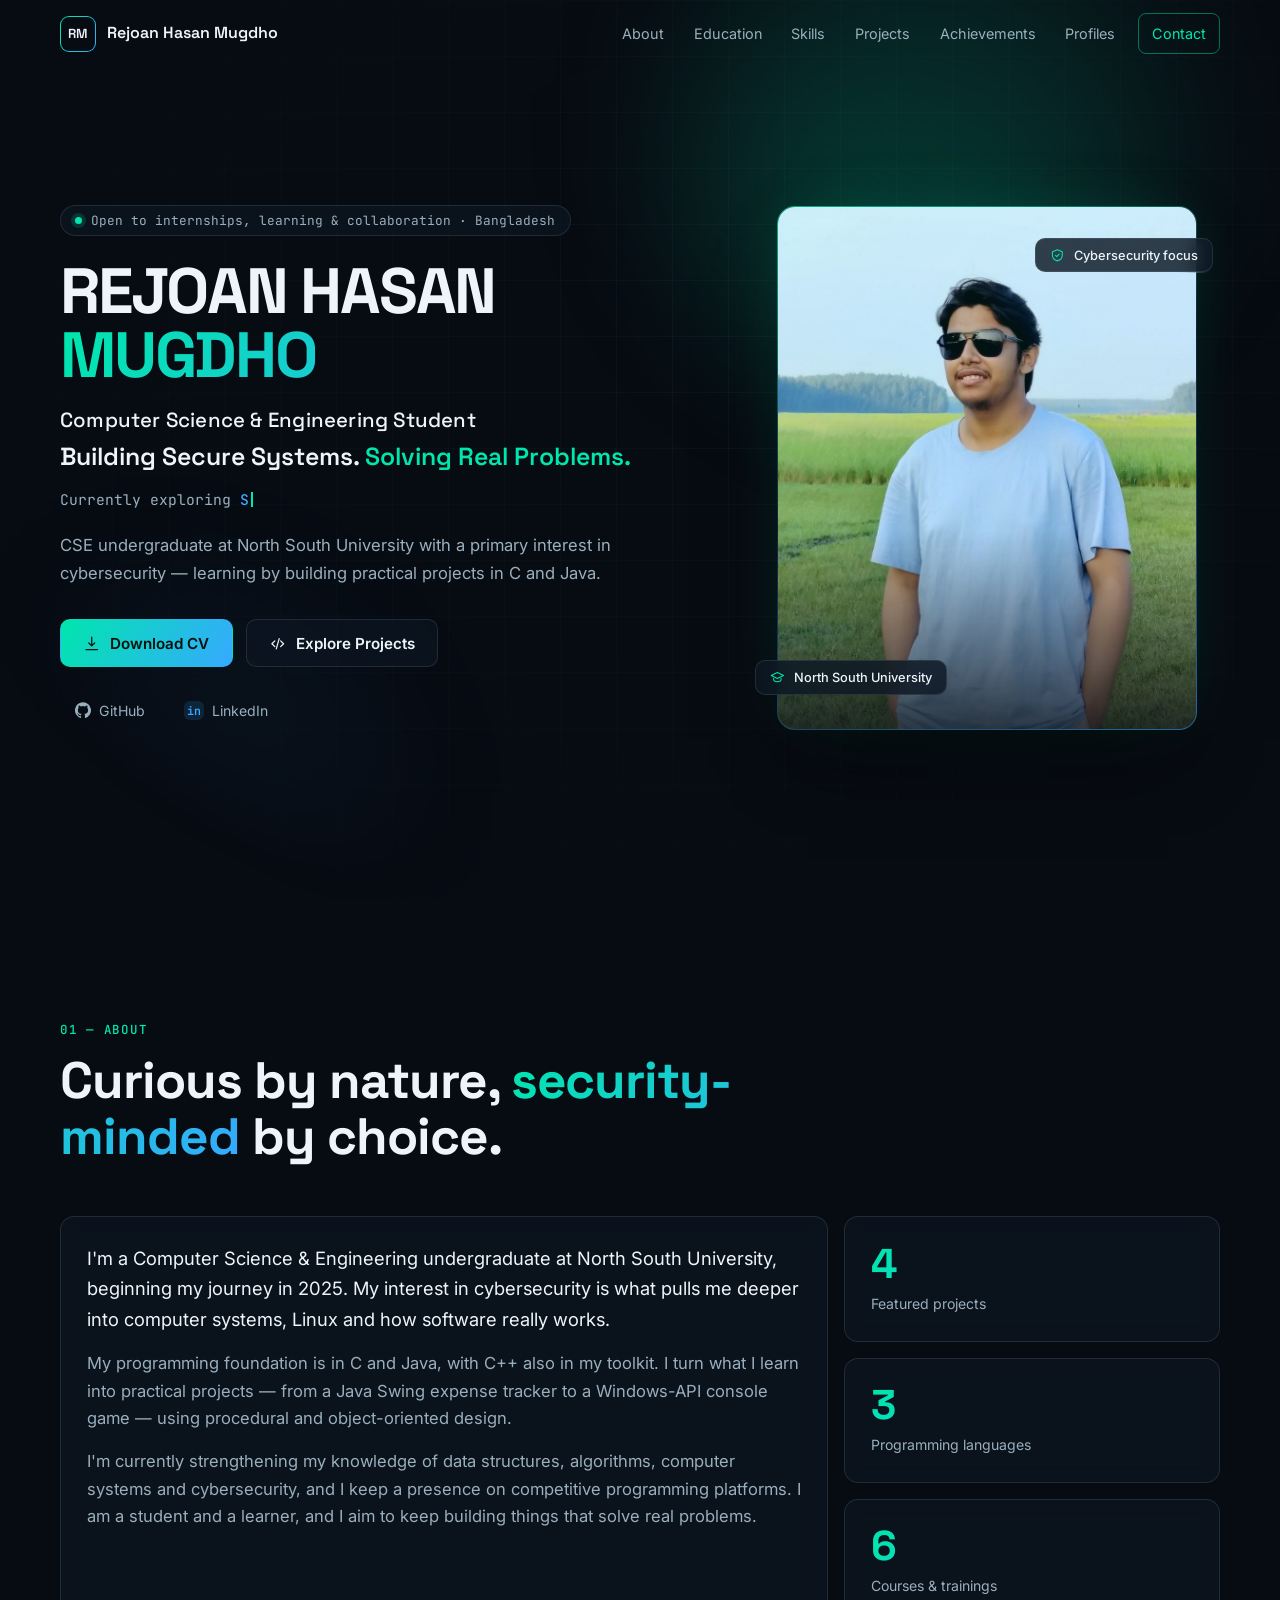
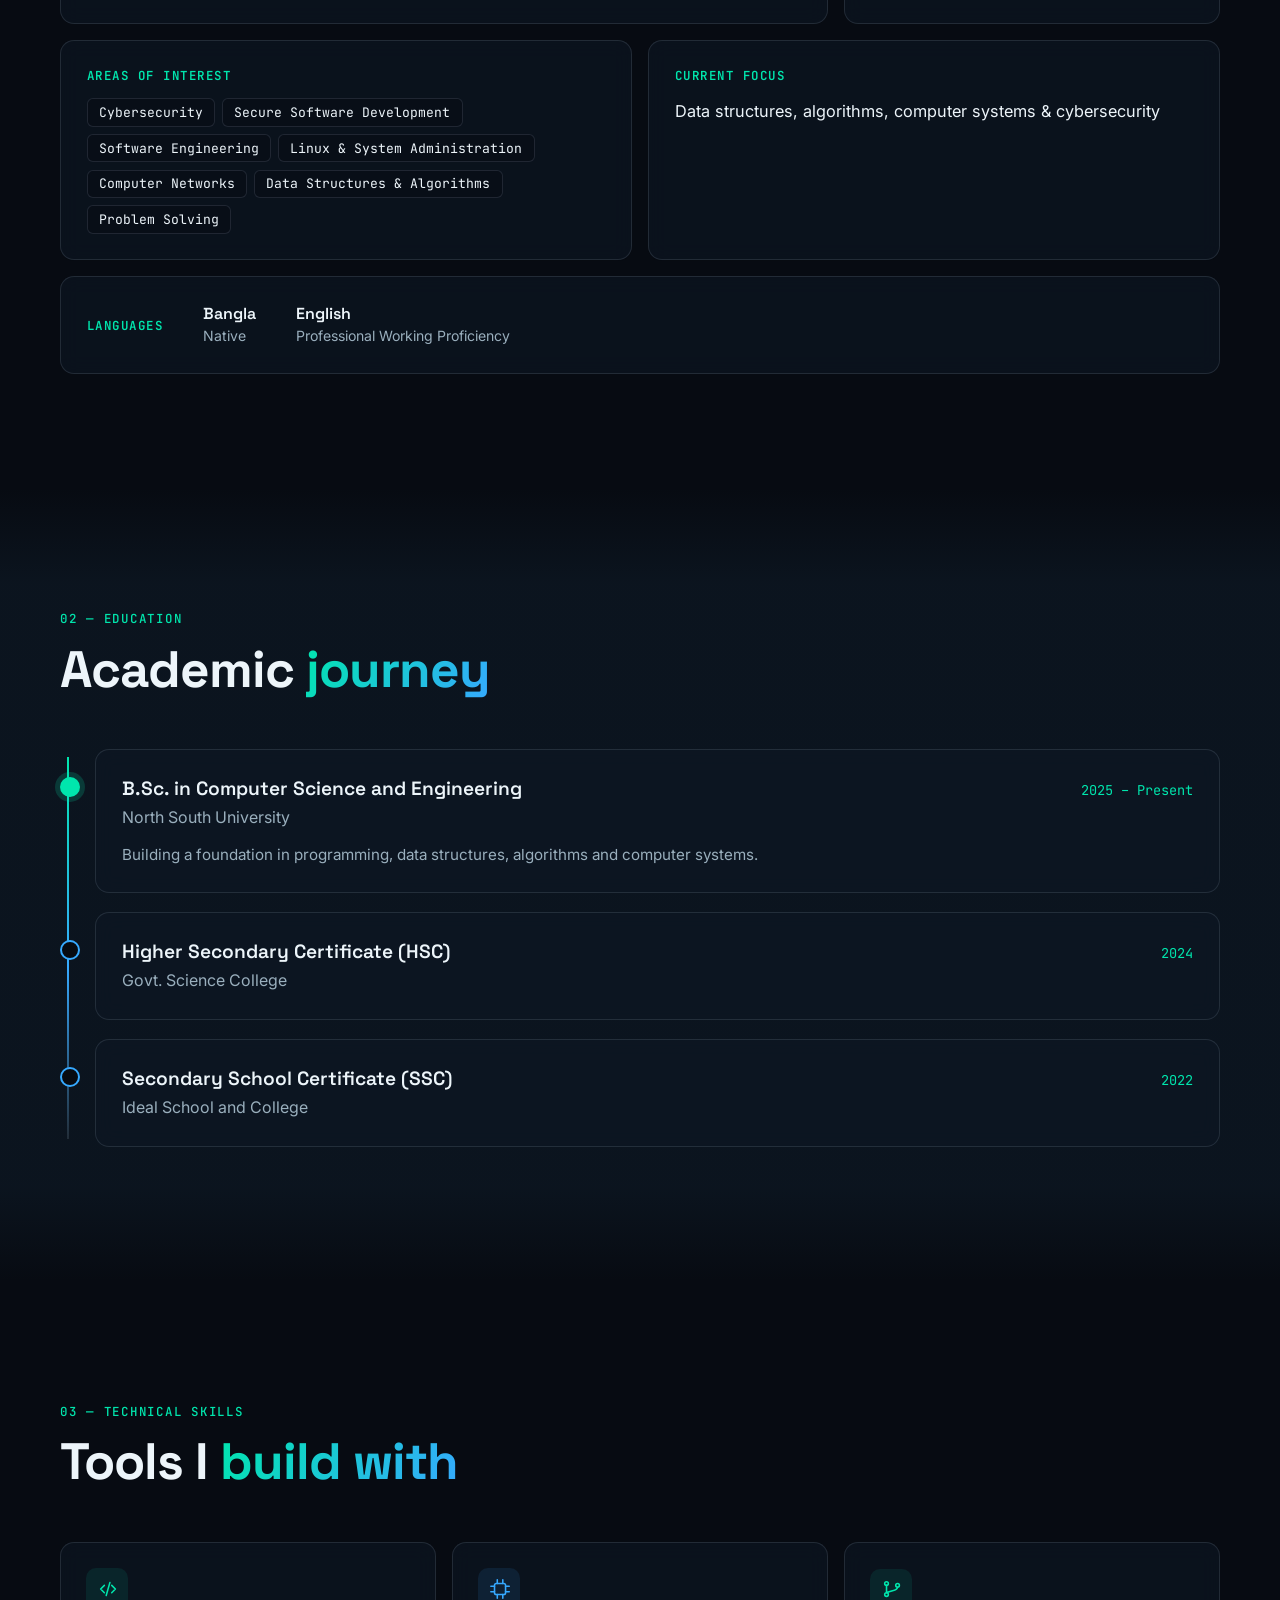
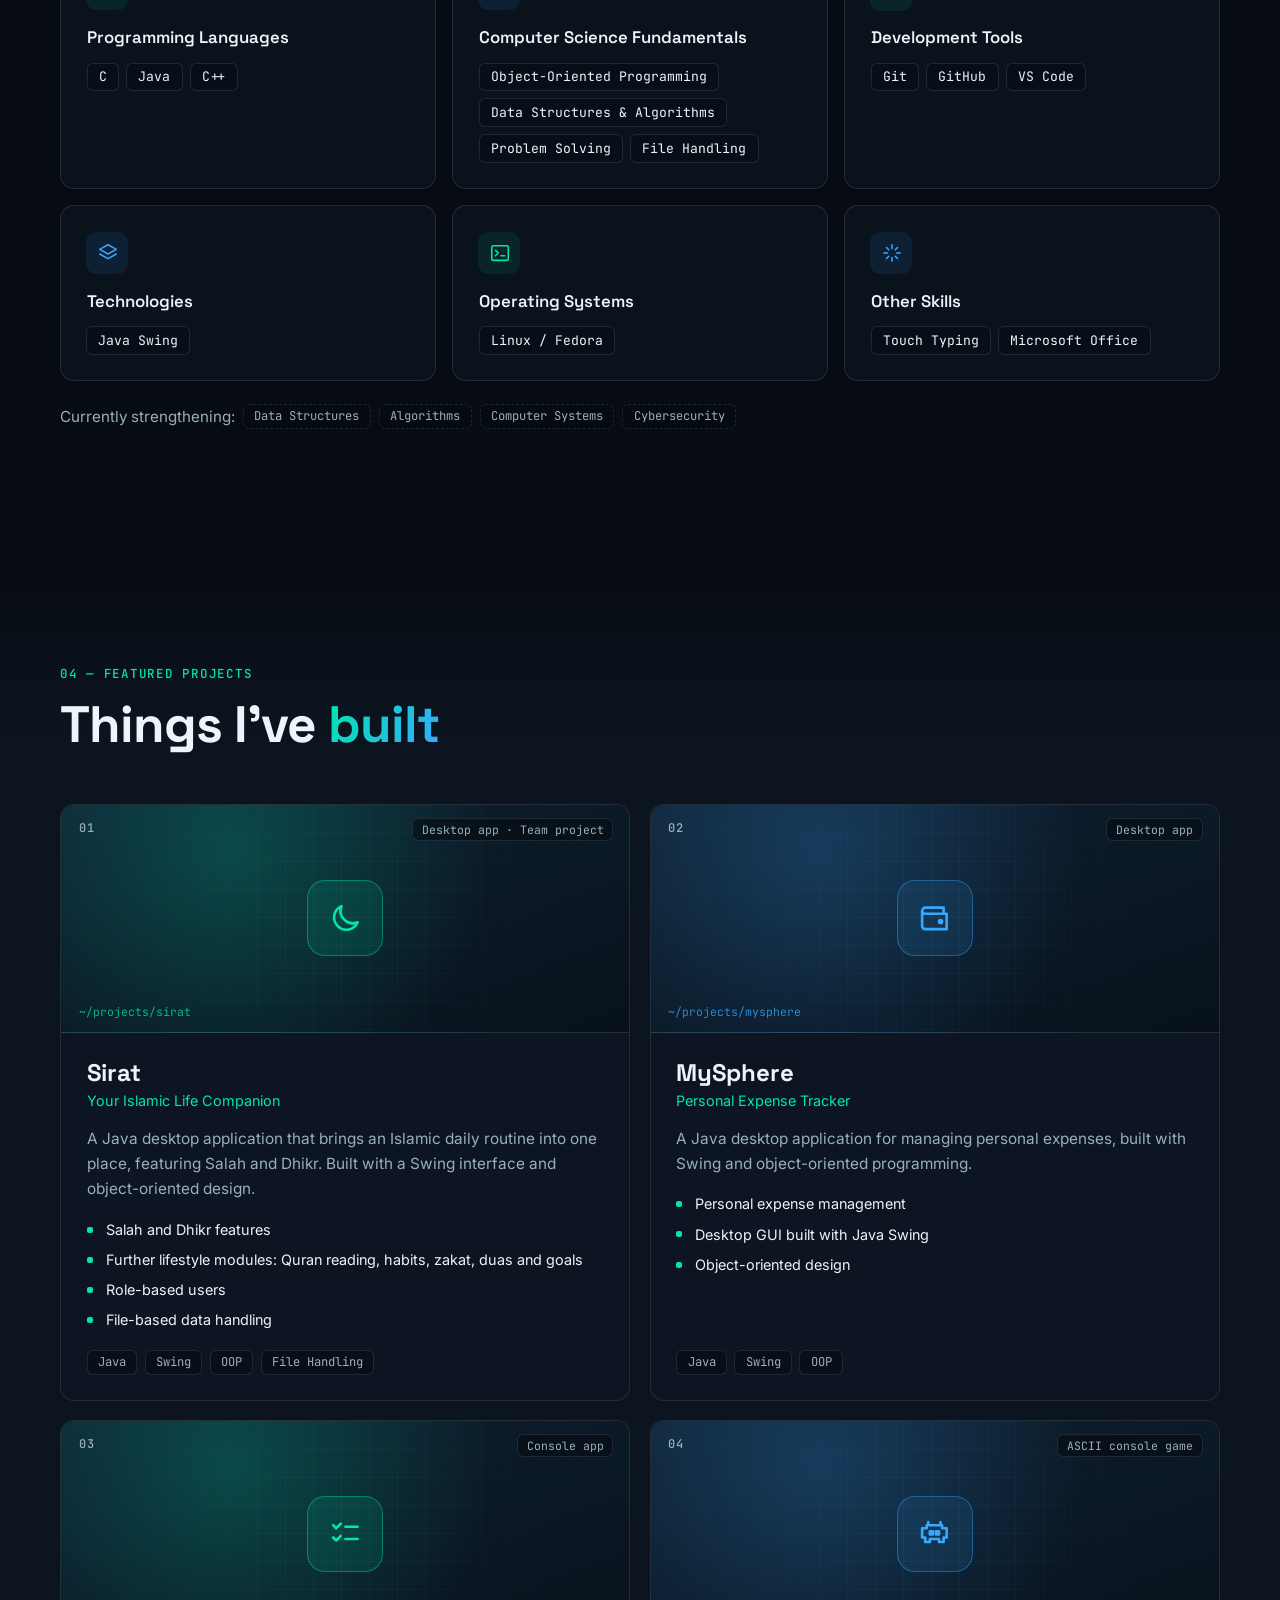
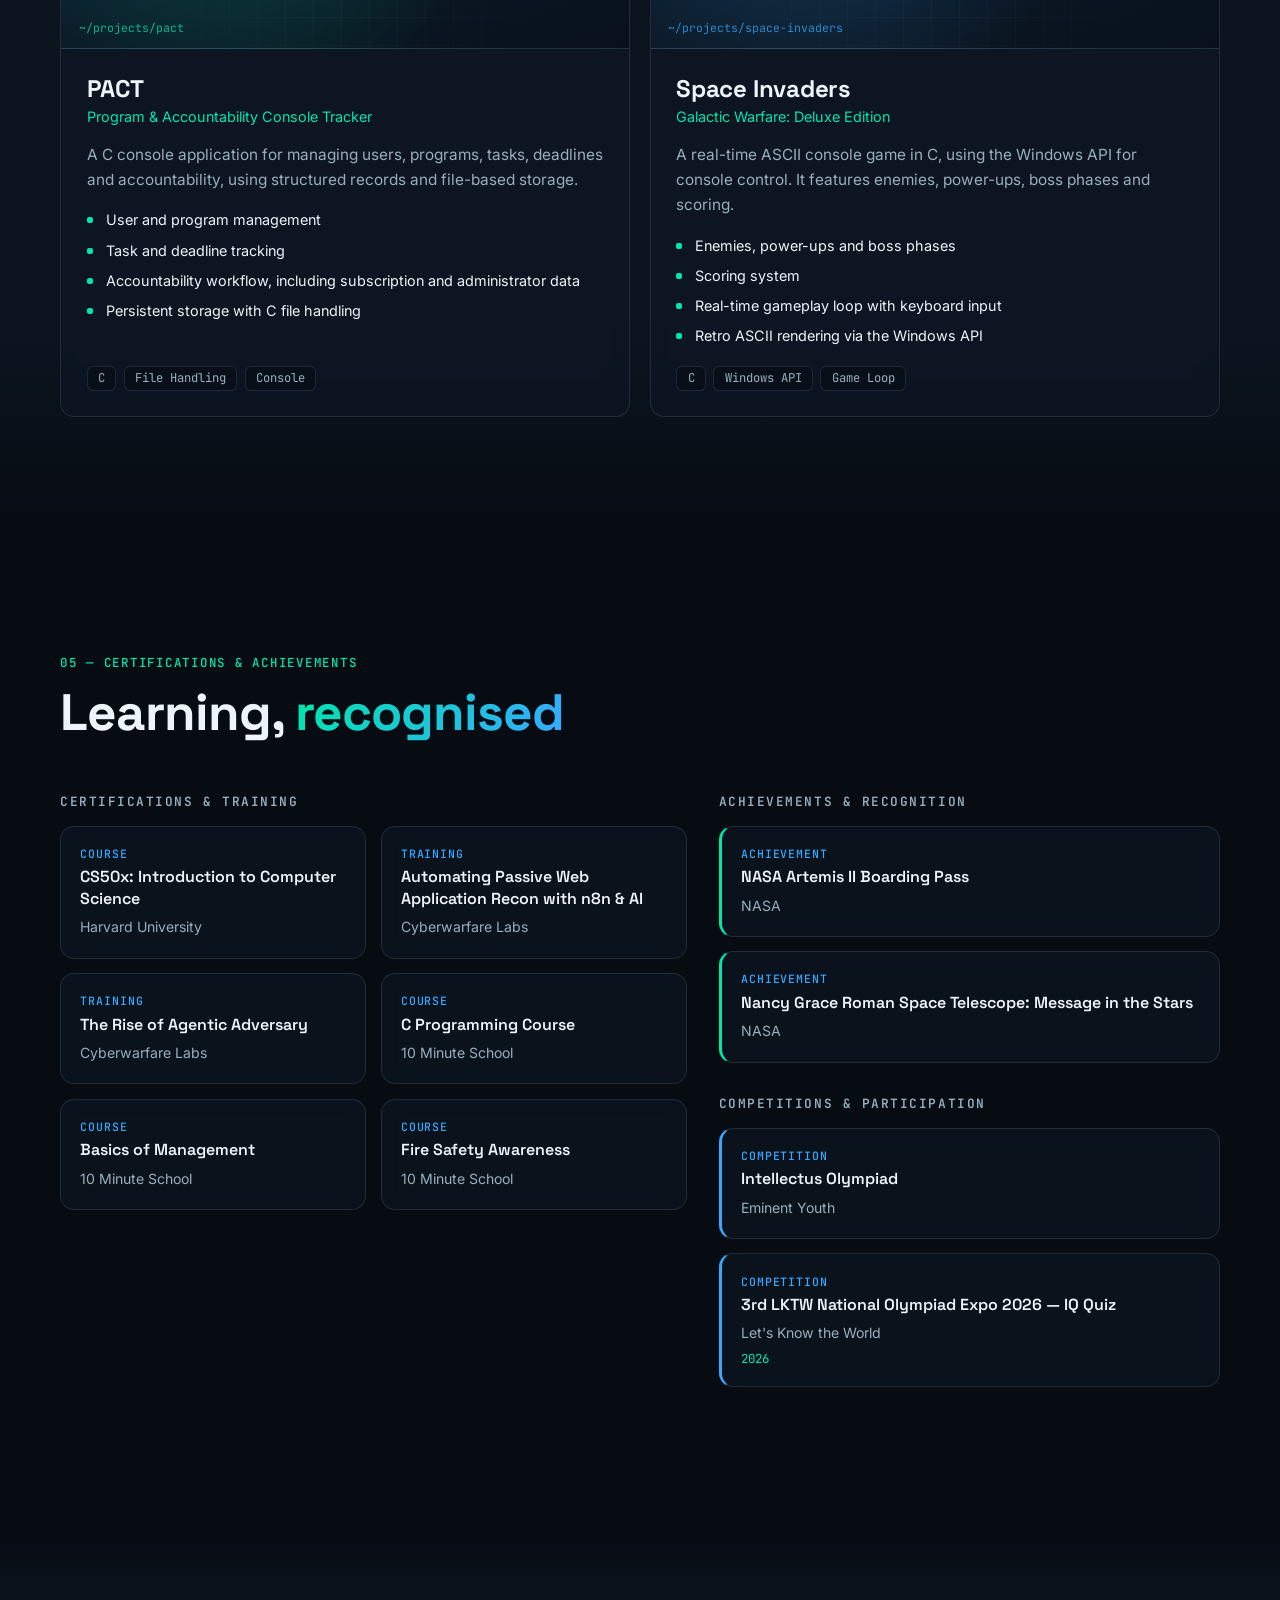
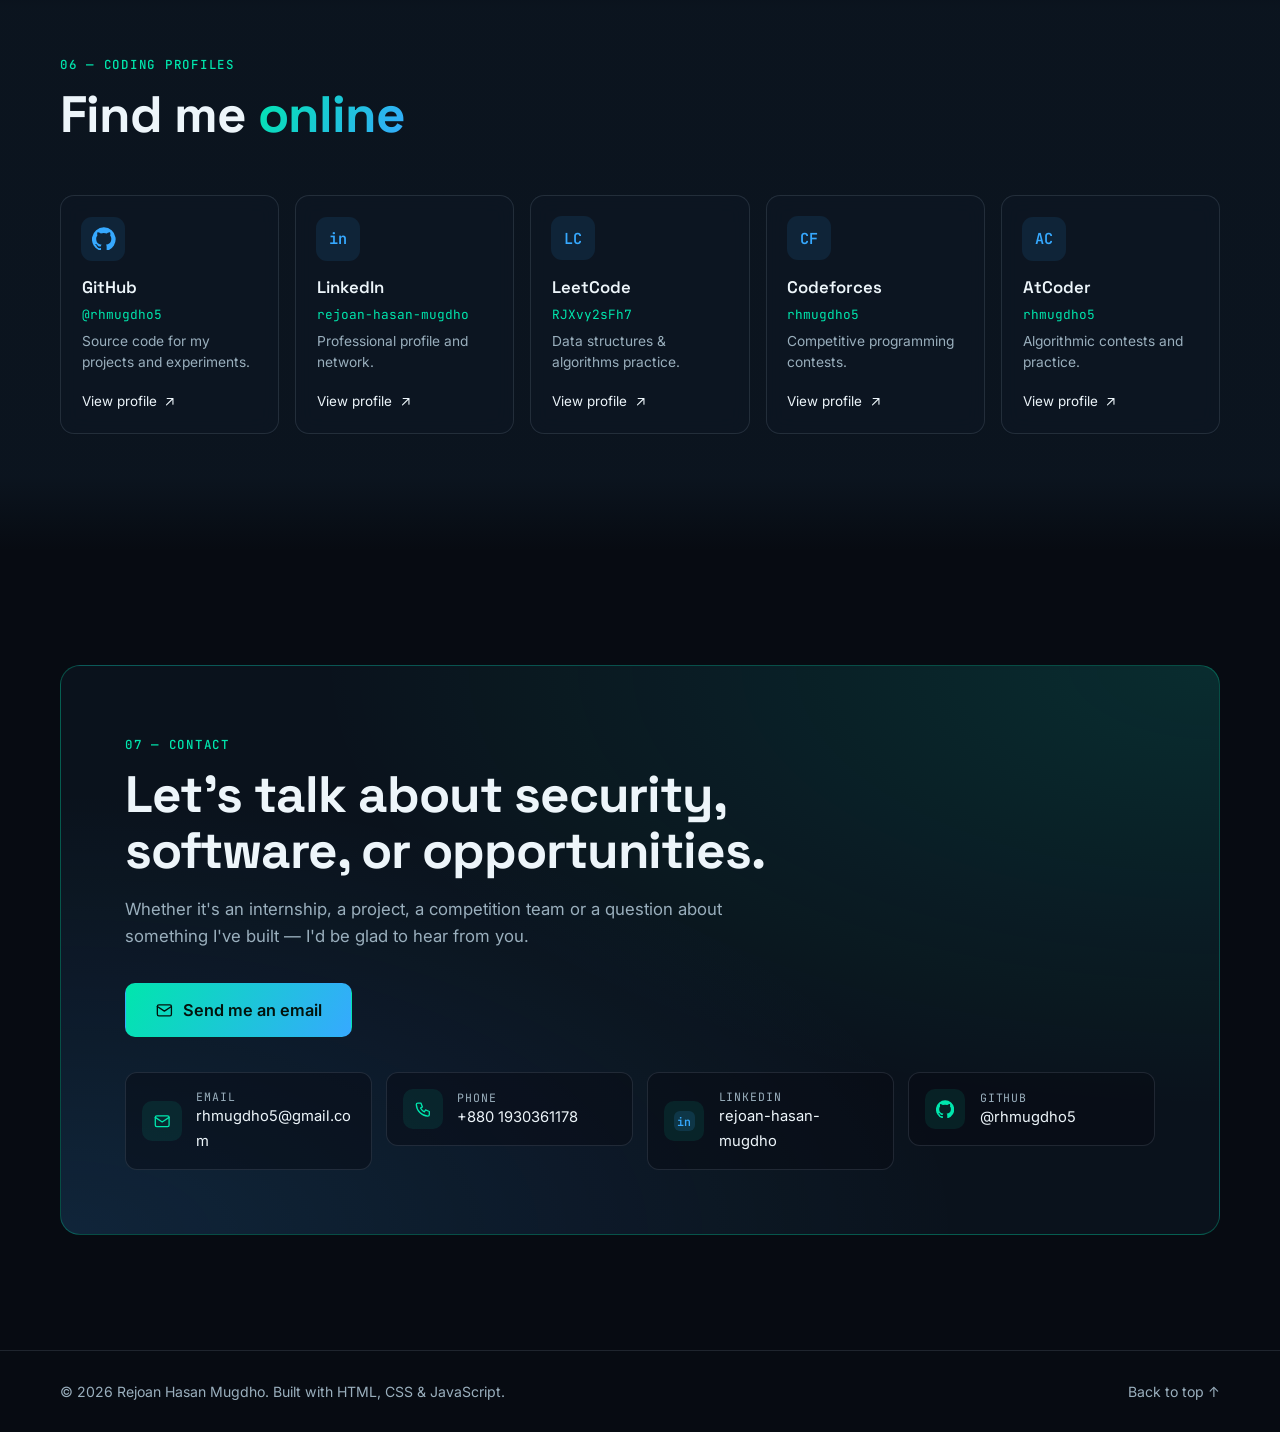
==== commit 2f8ced87: "claude new" ====
--- a/index.html
+++ b/index.html
@@ -1,219 +1,172 @@
-<!doctype html>
+<!DOCTYPE html>
 <html lang="en">
 <head>
   <meta charset="utf-8">
   <meta name="viewport" content="width=device-width, initial-scale=1">
-  <meta name="theme-color" content="#0a1513">
-  <meta name="description" content="Rejoan Hasan Mugdho — Computer Science and Engineering student at North South University, interested in cybersecurity, software development, problem solving, and Linux systems.">
+  <title>Rejoan Hasan Mugdho — CSE Student &amp; Cybersecurity Enthusiast</title>
+  <meta name="description" content="Portfolio of Rejoan Hasan Mugdho, a Computer Science &amp; Engineering student at North South University focused on cybersecurity. Building secure systems. Solving real problems.">
+  <meta name="author" content="Rejoan Hasan Mugdho">
+  <meta name="theme-color" content="#070B12">
+  <link rel="canonical" href="https://rhmugdho5.github.io/">
+  <link rel="icon" href="assets/favicon.svg" type="image/svg+xml">
+
+  <!-- Open Graph / Twitter (social previews can't run JavaScript, so edit these here) -->
   <meta property="og:type" content="website">
-  <meta property="og:title" content="Rejoan Hasan Mugdho | Portfolio">
-  <meta property="og:description" content="Computer Science student exploring thoughtful software and secure systems.">
-  <meta property="og:image" content="assets/rejoan-profile.png">
-  <title>Rejoan Hasan Mugdho | Computer Science Student</title>
-  <link rel="icon" type="image/svg+xml" href="assets/favicon.svg">
+  <meta property="og:title" content="Rejoan Hasan Mugdho — Building Secure Systems. Solving Real Problems.">
+  <meta property="og:description" content="CSE student at North South University with a focus on cybersecurity. Projects, skills, certifications and contact.">
+  <meta property="og:url" content="https://rhmugdho5.github.io/">
+  <meta property="og:image" content="https://rhmugdho5.github.io/assets/og-image.jpg">
+  <meta property="og:image:width" content="1200"><meta property="og:image:height" content="630">
+  <meta name="twitter:card" content="summary_large_image">
+  <meta name="twitter:image" content="https://rhmugdho5.github.io/assets/og-image.jpg">
+
+  <script type="application/ld+json">
+  {"@context":"https://schema.org","@type":"Person","name":"Rejoan Hasan Mugdho","url":"https://rhmugdho5.github.io/",
+   "jobTitle":"Computer Science & Engineering Student","alumniOf":{"@type":"CollegeOrUniversity","name":"North South University"},
+   "email":"mailto:rhmugdho5@gmail.com",
+   "sameAs":["https://github.com/rhmugdho5","https://bd.linkedin.com/in/rejoan-hasan-mugdho"]}
+  </script>
+
   <link rel="preconnect" href="https://fonts.googleapis.com">
   <link rel="preconnect" href="https://fonts.gstatic.com" crossorigin>
-  <link href="https://fonts.googleapis.com/css2?family=DM+Sans:wght@400;500;600;700&family=IBM+Plex+Mono:wght@400;500;600&family=Space+Grotesk:wght@400;500;600;700&display=swap" rel="stylesheet">
+  <link href="https://fonts.googleapis.com/css2?family=Inter:wght@400;500;600&family=JetBrains+Mono:wght@400;500&family=Space+Grotesk:wght@500;600;700&display=swap" rel="stylesheet">
   <link rel="stylesheet" href="styles.css">
+  <script>document.documentElement.classList.add('js')</script>
 </head>
 <body>
-  <a class="skip-link" href="#main">Skip to content</a>
-  <div class="scroll-progress" aria-hidden="true"><span id="scrollProgress"></span></div>
+  <a class="skip" href="#main">Skip to content</a>
+  <div class="progress" id="progress" aria-hidden="true"></div>
 
-  <header class="site-header" id="top">
-    <nav class="nav-shell" aria-label="Main navigation">
-      <a class="brand" href="#top" aria-label="Rejoan Hasan Mugdho, home">
-        <span class="brand-mark">R<span>H</span>M</span>
-        <span class="brand-caption">PERSONAL PORTFOLIO</span>
-      </a>
-      <button class="menu-toggle" type="button" aria-label="Open navigation" aria-expanded="false" aria-controls="primaryNav">
-        <span></span><span></span>
-      </button>
-      <div class="nav-panel" id="primaryNav">
-        <a href="#about">About</a>
-        <a href="#projects">Projects</a>
-        <a href="#skills">Skills</a>
-        <a href="#journey">Journey</a>
-        <a href="#contact">Contact</a>
-        <a class="nav-cv" href="assets/Rejoan_Hasan_Mugdho_CV.pdf" target="_blank" rel="noopener">Resume <span aria-hidden="true">↗</span></a>
-      </div>
-    </nav>
+  <header class="nav" id="nav">
+    <div class="wrap nav-in">
+      <a class="brand" href="#home" aria-label="Back to top"><span class="brand-mark" id="brandMark">RM</span><span class="brand-name" data-text="profile.name"></span></a>
+      <nav aria-label="Primary">
+        <ul class="nav-links" id="navLinks">
+          <li><a href="#about">About</a></li>
+          <li><a href="#education">Education</a></li>
+          <li><a href="#skills">Skills</a></li>
+          <li><a href="#projects">Projects</a></li>
+          <li><a href="#credentials">Achievements</a></li>
+          <li><a href="#profiles">Profiles</a></li>
+          <li><a href="#contact" class="nav-cta">Contact</a></li>
+        </ul>
+      </nav>
+      <button class="menu-btn" id="menuBtn" aria-expanded="false" aria-controls="navLinks" aria-label="Open menu"><span></span><span></span><span></span></button>
+    </div>
   </header>
 
   <main id="main">
-    <section class="hero section-wrap" aria-labelledby="hero-title">
-      <div class="hero-copy">
-        <div class="eyebrow"><span class="eyebrow-line"></span> COMPUTER SCIENCE &amp; ENGINEERING <span class="eyebrow-dot"></span> NSU</div>
-        <p class="hero-intro">Assalamu Alaikum, I'm</p>
-        <h1 id="hero-title">Rejoan Hasan <span>Mugdho.</span></h1>
-        <div class="hero-role"><span class="role-cursor"></span> Computer Science Student</div>
-        <p class="hero-description">I’m a CSE undergraduate at North South University with hands-on experience in C and Java. I enjoy solving problems, building software, and exploring how secure systems work.</p>
-
-        <div class="hero-actions">
-          <a class="button button-primary" href="#projects">Explore my work <span aria-hidden="true">↘</span></a>
-          <a class="button button-outline" href="assets/Rejoan_Hasan_Mugdho_CV.pdf" target="_blank" rel="noopener">Download CV <span aria-hidden="true">↓</span></a>
+    <!-- HERO -->
+    <section class="hero" id="home" aria-labelledby="heroName">
+      <div class="hero-bg" aria-hidden="true"><i class="orb o1"></i><i class="orb o2"></i></div>
+      <div class="wrap hero-grid">
+        <div class="hero-copy">
+          <p class="pill reveal" id="heroAvail"></p>
+          <h1 id="heroName" class="reveal"><span data-text="profile.firstName"></span><span class="grad" data-text="profile.lastName"></span></h1>
+          <p class="role reveal" data-text="profile.title"></p>
+          <p class="tagline reveal" id="tagline"></p>
+          <p class="typing reveal"><span data-text="profile.typingPrefix"></span> <b id="typed"></b><i class="caret" aria-hidden="true"></i></p>
+          <p class="intro reveal" data-text="profile.intro"></p>
+          <div class="cta reveal">
+            <a class="btn primary" id="cvBtn" href="#"><span data-icon="download"></span>Download CV</a>
+            <a class="btn ghost" href="#projects"><span data-icon="code"></span>Explore Projects</a>
+          </div>
+          <div class="hero-social reveal" id="heroSocial"></div>
         </div>
-
-        <div class="hero-socials" aria-label="Social and coding profiles">
-          <a href="https://github.com/rhmugdho5" target="_blank" rel="noopener noreferrer" aria-label="GitHub">GitHub <span aria-hidden="true">↗</span></a>
-          <a href="https://bd.linkedin.com/in/rejoan-hasan-mugdho" target="_blank" rel="noopener noreferrer" aria-label="LinkedIn">LinkedIn <span aria-hidden="true">↗</span></a>
-          <a href="https://leetcode.com/u/RJXvy2sFh7/" target="_blank" rel="noopener noreferrer" aria-label="LeetCode">LeetCode <span aria-hidden="true">↗</span></a>
-        </div>
-      </div>
-
-      <div class="hero-visual" aria-label="Profile portrait and introduction">
-        <div class="visual-index">01 <span>/</span> PROFILE</div>
-        <div class="portrait-frame">
-          <div class="portrait-backdrop"></div>
-          <img class="portrait" src="assets/rejoan-profile.png" alt="Portrait of Rejoan Hasan Mugdho" width="326" height="435" fetchpriority="high">
-          <div class="portrait-stamp"><span class="stamp-star">✳</span><span>CURIOUS<br>BY DESIGN</span></div>
-        </div>
-        <div class="visual-caption">
-          <span class="caption-rule"></span>
-          <div><strong>Rejoan Hasan Mugdho</strong><small>C · C++ · JAVA</small></div>
-          <span class="caption-number">01—04</span>
-        </div>
-        <div class="orbit orbit-one"></div><div class="orbit orbit-two"></div>
-      </div>
-      <div class="hero-bottom-note"><span>SCROLL TO EXPLORE</span><span class="scroll-arrow">↓</span></div>
-    </section>
-
-    <div class="ticker" aria-label="Areas of interest">
-      <div class="ticker-track">
-        <span>SOFTWARE DEVELOPMENT</span><i>✳</i><span>CYBERSECURITY</span><i>✳</i><span>PROBLEM SOLVING</span><i>✳</i><span>LINUX SYSTEMS</span><i>✳</i>
-        <span>SOFTWARE DEVELOPMENT</span><i>✳</i><span>CYBERSECURITY</span><i>✳</i><span>PROBLEM SOLVING</span><i>✳</i><span>LINUX SYSTEMS</span><i>✳</i>
-      </div>
-    </div>
-
-    <section class="about section-light" id="about" aria-labelledby="about-title">
-      <div class="section-wrap about-wrap">
-        <div class="section-kicker"><span>01 / ABOUT</span><span class="kicker-line"></span><span>THE PERSON BEHIND THE CODE</span></div>
-        <div class="about-grid">
-          <div class="about-heading reveal">
-            <p class="overline">A LITTLE INTRODUCTION</p>
-            <h2 id="about-title">Learning deeply.<br><em>Building thoughtfully.</em></h2>
-          </div>
-          <div class="about-body reveal">
-            <p class="lead-copy">I’m a Computer Science and Engineering undergraduate at <strong>North South University</strong>, developing a strong foundation in programming and computer science.</p>
-            <p>My experience includes academic and personal projects using procedural and object-oriented programming concepts. I’m currently strengthening my knowledge of data structures, algorithms, computer systems, and cybersecurity.</p>
-            <p>Beyond writing code, I’m interested in secure software development, Linux and system administration, computer networks, and the craft of solving problems well.</p>
-            <a class="text-link" href="https://github.com/rhmugdho5" target="_blank" rel="noopener noreferrer">Find me on GitHub <span aria-hidden="true">↗</span></a>
-          </div>
-        </div>
-        <div class="fact-strip reveal">
-          <div class="fact"><strong>04</strong><span>SELECTED PROJECTS</span></div>
-          <div class="fact"><strong>03</strong><span>PROGRAMMING LANGUAGES</span></div>
-          <div class="fact"><strong>03</strong><span>CODING PLATFORMS</span></div>
-          <div class="fact fact-note"><span>ALWAYS IN PROGRESS</span><strong>Curiosity is part of the process.</strong></div>
-        </div>
+        <figure class="portrait reveal" id="portrait">
+          <div class="frame"><img id="photo" width="880" height="1100" alt="" fetchpriority="high"></div>
+          <figcaption class="chip c1"><span data-icon="graduation"></span><span id="chipUni"></span></figcaption>
+          <figcaption class="chip c2"><span data-icon="shield"></span>Cybersecurity focus</figcaption>
+        </figure>
       </div>
     </section>
 
-    <section class="projects section-dark" id="projects" aria-labelledby="projects-title">
-      <div class="section-wrap">
-        <div class="section-kicker section-kicker-dark"><span>02 / SELECTED WORK</span><span class="kicker-line"></span><span>THINGS I'VE BUILT</span></div>
-        <div class="section-heading-row reveal">
-          <div><p class="overline overline-dark">FROM IDEAS TO APPLICATIONS</p><h2 id="projects-title">Projects<span class="accent-period">.</span></h2></div>
-          <p class="section-aside">A selection of academic and personal projects, built while learning the fundamentals of software development.</p>
-        </div>
-
-        <div class="project-grid">
-          <article class="project-card project-feature reveal">
-            <div class="project-top"><span class="project-number">01 — DESKTOP APPLICATION</span><span class="project-symbol" aria-hidden="true">☾</span></div>
-            <div class="project-card-content"><p class="project-label">JAVA / SWING / OOP</p><h3>Sirat</h3><p class="project-subtitle">Your Islamic Life Companion</p><p class="project-description">An Islamic lifestyle desktop application featuring Salah and Dhikr.</p><div class="project-tags"><span>Java</span><span>Java Swing</span><span>OOP</span></div></div>
-            <span class="project-watermark" aria-hidden="true">س</span>
-          </article>
-          <article class="project-card reveal">
-            <div class="project-top"><span class="project-number">02 — DESKTOP APPLICATION</span><span class="project-symbol" aria-hidden="true">↗</span></div>
-            <div class="project-card-content"><p class="project-label">JAVA / SWING / OOP</p><h3>MySphere</h3><p class="project-subtitle">Personal Expense Tracker</p><p class="project-description">A desktop application for managing personal expenses.</p><div class="project-tags"><span>Java</span><span>Java Swing</span><span>OOP</span></div></div>
-          </article>
-          <article class="project-card reveal">
-            <div class="project-top"><span class="project-number">03 — CONSOLE APPLICATION</span><span class="project-symbol" aria-hidden="true">⌘</span></div>
-            <div class="project-card-content"><p class="project-label">C / FILE HANDLING</p><h3>PACT</h3><p class="project-subtitle">Program &amp; Accountability Console Tracker</p><p class="project-description">A console application for managing users, programs, tasks, deadlines, and accountability.</p><div class="project-tags"><span>C</span><span>File Handling</span></div></div>
-          </article>
-          <article class="project-card reveal">
-            <div class="project-top"><span class="project-number">04 — CONSOLE GAME</span><span class="project-symbol" aria-hidden="true">✳</span></div>
-            <div class="project-card-content"><p class="project-label">C / WINDOWS API</p><h3>Space Invaders</h3><p class="project-subtitle">ASCII Console Game</p><p class="project-description">A console game featuring enemies, power-ups, boss phases, scoring, and real-time gameplay.</p><div class="project-tags"><span>C</span><span>Windows API</span></div></div>
-          </article>
-        </div>
-        <p class="project-footnote"><span class="footnote-dot"></span> Project descriptions are based on the work listed in my CV.</p>
+    <!-- ABOUT -->
+    <section class="section" id="about" aria-labelledby="aboutH">
+      <div class="wrap">
+        <header class="sec-head reveal"><span class="eyebrow">01 — About</span><h2 id="aboutH">Curious by nature, <em>security-minded</em> by choice.</h2></header>
+        <div class="bento" id="aboutGrid"></div>
       </div>
     </section>
 
-    <section class="skills section-light" id="skills" aria-labelledby="skills-title">
-      <div class="section-wrap">
-        <div class="section-kicker"><span>03 / TOOLKIT</span><span class="kicker-line"></span><span>WHAT I WORK WITH</span></div>
-        <div class="section-heading-row reveal">
-          <div><p class="overline">FOUNDATIONS &amp; INTERESTS</p><h2 id="skills-title">My toolkit<span class="accent-period">.</span></h2></div>
-          <p class="section-aside">The languages, concepts, and tools I use and continue to develop.</p>
-        </div>
-        <div class="skills-grid">
-          <article class="skill-panel reveal"><span class="skill-index">01</span><h3>Programming languages</h3><div class="skill-list"><span>C</span><span>Java</span><span>C++</span></div></article>
-          <article class="skill-panel reveal"><span class="skill-index">02</span><h3>Computer science</h3><div class="skill-list"><span>Object-Oriented Programming</span><span>Data Structures &amp; Algorithms</span><span>Problem Solving</span><span>File Handling</span></div></article>
-          <article class="skill-panel reveal"><span class="skill-index">03</span><h3>Tools &amp; technologies</h3><div class="skill-list"><span>Git</span><span>GitHub</span><span>VS Code</span><span>Linux / Fedora</span><span>Java Swing</span></div></article>
-          <article class="skill-panel reveal"><span class="skill-index">04</span><h3>Other skills</h3><div class="skill-list"><span>Touch Typing</span><span>Microsoft Office</span></div></article>
-        </div>
-        <div class="interest-row reveal"><div class="interest-title">AREAS OF INTEREST</div><div class="interest-tags"><span>Cybersecurity</span><span>Secure Software Development</span><span>Software Engineering</span><span>Linux &amp; System Administration</span><span>Computer Networks</span><span>Data Structures &amp; Algorithms</span><span>Problem Solving</span></div></div>
+    <!-- EDUCATION -->
+    <section class="section alt" id="education" aria-labelledby="eduH">
+      <div class="wrap">
+        <header class="sec-head reveal"><span class="eyebrow">02 — Education</span><h2 id="eduH">Academic <em>journey</em></h2></header>
+        <ol class="timeline" id="eduList"></ol>
       </div>
     </section>
 
-    <section class="journey section-dark" id="journey" aria-labelledby="journey-title">
-      <div class="section-wrap">
-        <div class="section-kicker section-kicker-dark"><span>04 / BACKGROUND</span><span class="kicker-line"></span><span>EDUCATION &amp; LEARNING</span></div>
-        <div class="section-heading-row reveal"><div><p class="overline overline-dark">THE ROAD SO FAR</p><h2 id="journey-title">My journey<span class="accent-period">.</span></h2></div><p class="section-aside">A growing academic foundation, alongside independent learning and exploration.</p></div>
-        <div class="journey-grid">
-          <div class="education-block reveal">
-            <h3 class="column-title">Education <span>01—03</span></h3>
-            <div class="timeline">
-              <article class="timeline-item"><span class="timeline-year">2025 — PRESENT</span><h4>B.Sc. in Computer Science and Engineering</h4><p>North South University</p><span class="timeline-marker"></span></article>
-              <article class="timeline-item"><span class="timeline-year">2024</span><h4>Higher Secondary Certificate</h4><p>Govt. Science College</p><span class="timeline-marker"></span></article>
-              <article class="timeline-item"><span class="timeline-year">2022</span><h4>Secondary School Certificate</h4><p>Ideal School and College</p><span class="timeline-marker"></span></article>
-            </div>
-          </div>
-          <div class="learning-block reveal">
-            <h3 class="column-title">Certifications &amp; training <span>01—06</span></h3>
-            <div class="credential-list">
-              <article class="credential"><span class="credential-index">01</span><div><h4>CS50x: Introduction to Computer Science</h4><p>Harvard University</p></div></article>
-              <article class="credential"><span class="credential-index">02</span><div><h4>C Programming Course</h4><p>10 Minute School</p></div></article>
-              <article class="credential"><span class="credential-index">03</span><div><h4>Automating Passive Web Application Recon with n8n &amp; AI</h4><p>Cyberwarfare Labs</p></div></article>
-              <article class="credential"><span class="credential-index">04</span><div><h4>The Rise of Agentic Adversary</h4><p>Cyberwarfare Labs</p></div></article>
-              <article class="credential"><span class="credential-index">05</span><div><h4>Basics of Management</h4><p>10 Minute School</p></div></article>
-              <article class="credential"><span class="credential-index">06</span><div><h4>Fire Safety Awareness</h4><p>10 Minute School</p></div></article>
-            </div>
+    <!-- SKILLS -->
+    <section class="section" id="skills" aria-labelledby="skillsH">
+      <div class="wrap">
+        <header class="sec-head reveal"><span class="eyebrow">03 — Technical Skills</span><h2 id="skillsH">Tools I <em>build with</em></h2></header>
+        <div class="skill-grid" id="skillGrid"></div>
+        <p class="learning reveal" id="learning"></p>
+      </div>
+    </section>
+
+    <!-- PROJECTS -->
+    <section class="section alt" id="projects" aria-labelledby="projH">
+      <div class="wrap">
+        <header class="sec-head reveal"><span class="eyebrow">04 — Featured Projects</span><h2 id="projH">Things I've <em>built</em></h2></header>
+        <div class="proj-grid" id="projGrid"></div>
+      </div>
+    </section>
+
+    <!-- CERTIFICATIONS & ACHIEVEMENTS -->
+    <section class="section" id="credentials" aria-labelledby="credH">
+      <div class="wrap">
+        <header class="sec-head reveal"><span class="eyebrow">05 — Certifications &amp; Achievements</span><h2 id="credH">Learning, <em>recognised</em></h2></header>
+        <div class="cred-layout">
+          <div><h3 class="sub reveal">Certifications &amp; Training</h3><ul class="cert-grid" id="certGrid"></ul></div>
+          <div class="cred-side">
+            <div><h3 class="sub reveal">Achievements &amp; Recognition</h3><ul class="stack" id="achList"></ul></div>
+            <div><h3 class="sub reveal">Competitions &amp; Participation</h3><ul class="stack" id="compList"></ul></div>
           </div>
         </div>
       </div>
     </section>
 
-    <section class="recognition section-light" id="recognition" aria-labelledby="recognition-title">
-      <div class="section-wrap">
-        <div class="section-kicker"><span>05 / RECOGNITION</span><span class="kicker-line"></span><span>PARTICIPATION &amp; MILESTONES</span></div>
-        <div class="section-heading-row reveal"><div><p class="overline">BEYOND THE CLASSROOM</p><h2 id="recognition-title">Recognition<span class="accent-period">.</span></h2></div><p class="section-aside">A few acknowledgements and learning experiences included in my CV.</p></div>
-        <div class="recognition-grid">
-          <article class="recognition-card reveal"><div class="recognition-icon">✧</div><p class="recognition-type">NASA / RECOGNITION</p><h3>Artemis II Boarding Pass</h3><p>NASA</p></article>
-          <article class="recognition-card reveal"><div class="recognition-icon">✳</div><p class="recognition-type">NASA / RECOGNITION</p><h3>Nancy Grace Roman Space Telescope: Message in the Stars</h3><p>NASA</p></article>
-          <article class="recognition-card reveal"><div class="recognition-icon">◎</div><p class="recognition-type">OLYMPIAD / PARTICIPATION</p><h3>Intellectus Olympiad</h3><p>Eminent Youth</p></article>
-          <article class="recognition-card reveal"><div class="recognition-icon">⌁</div><p class="recognition-type">NATIONAL OLYMPIAD / PARTICIPATION</p><h3>3rd LKTW National Olympiad Expo 2026 — IQ Quiz</h3><p>Let's Know the World</p></article>
-        </div>
-        <div class="language-band reveal"><div><span class="language-eyebrow">LANGUAGES</span><strong>Bangla <small>Native</small></strong></div><span class="language-divider"></span><div><strong>English <small>Professional Working Proficiency</small></strong></div></div>
+    <!-- PROFILES -->
+    <section class="section alt" id="profiles" aria-labelledby="profH">
+      <div class="wrap">
+        <header class="sec-head reveal"><span class="eyebrow">06 — Coding Profiles</span><h2 id="profH">Find me <em>online</em></h2></header>
+        <div class="prof-grid" id="profGrid"></div>
+        <div class="repos reveal" id="repos" hidden><h3 class="sub">Recently updated on GitHub</h3><ul class="repo-list" id="repoList"></ul></div>
       </div>
     </section>
 
-    <section class="contact section-dark" id="contact" aria-labelledby="contact-title">
-      <div class="section-wrap contact-wrap">
-        <div class="section-kicker section-kicker-dark"><span>06 / CONTACT</span><span class="kicker-line"></span><span>LET'S START A CONVERSATION</span></div>
-        <div class="contact-main reveal"><p class="overline overline-dark">HAVE A QUESTION OR AN IDEA?</p><h2 id="contact-title">Let’s build<br><em>something meaningful.</em></h2><a class="contact-cta" href="mailto:rhmugdho5@gmail.com">Get in touch <span aria-hidden="true">↗</span></a></div>
-        <div class="contact-details reveal">
-          <a href="mailto:rhmugdho5@gmail.com"><span>EMAIL</span><strong>rhmugdho5@gmail.com</strong><b aria-hidden="true">↗</b></a>
-          <a href="tel:+8801930361178"><span>PHONE</span><strong>+880 1930361178</strong><b aria-hidden="true">↗</b></a>
-          <a href="https://bd.linkedin.com/in/rejoan-hasan-mugdho" target="_blank" rel="noopener noreferrer"><span>LINKEDIN</span><strong>Rejoan Hasan Mugdho</strong><b aria-hidden="true">↗</b></a>
-          <a href="https://github.com/rhmugdho5" target="_blank" rel="noopener noreferrer"><span>GITHUB</span><strong>@rhmugdho5</strong><b aria-hidden="true">↗</b></a>
+    <!-- CONTACT -->
+    <section class="section" id="contact" aria-labelledby="contactH">
+      <div class="wrap">
+        <div class="contact-card reveal">
+          <span class="eyebrow">07 — Contact</span>
+          <h2 id="contactH" data-text="profile.contactHeading"></h2>
+          <p data-text="profile.contactText"></p>
+          <a class="btn primary big" id="mailBtn" href="#"><span data-icon="mail"></span><span>Send me an email</span></a>
+          <ul class="contact-list" id="contactList"></ul>
         </div>
-        <div class="coding-links reveal"><span>CODING PROFILES</span><a href="https://leetcode.com/u/RJXvy2sFh7/" target="_blank" rel="noopener noreferrer">LeetCode ↗</a><a href="https://codeforces.com/profile/rhmugdho5" target="_blank" rel="noopener noreferrer">Codeforces ↗</a><a href="https://atcoder.jp/users/rhmugdho5" target="_blank" rel="noopener noreferrer">AtCoder ↗</a></div>
-        <footer class="site-footer"><a class="footer-brand" href="#top">RHM<span>.</span></a><span>© <span id="year">2026</span> Rejoan Hasan Mugdho</span><a href="#top" class="back-top">BACK TO TOP ↑</a></footer>
       </div>
     </section>
   </main>
-  <script src="script.js" defer></script>
+
+  <footer class="footer">
+    <div class="wrap foot-in">
+      <p>© <span id="year"></span> <span data-text="profile.name"></span>. Built with HTML, CSS &amp; JavaScript.</p>
+      <a href="#home">Back to top ↑</a>
+    </div>
+  </footer>
+
+  <noscript><div class="noscript"><h1>Rejoan Hasan Mugdho</h1><p>CSE student at North South University · Building Secure Systems. Solving Real Problems.</p><p>This portfolio needs JavaScript. <a href="assets/cv.pdf">Download CV</a> · <a href="mailto:rhmugdho5@gmail.com">rhmugdho5@gmail.com</a> · <a href="https://github.com/rhmugdho5">GitHub</a></p></div></noscript>
+
+  <script src="data/profile.js"></script>
+  <script src="data/education.js"></script>
+  <script src="data/skills.js"></script>
+  <script src="data/projects.js"></script>
+  <script src="data/certifications.js"></script>
+  <script src="data/achievements.js"></script>
+  <script src="data/social.js"></script>
+  <script src="script.js"></script>
 </body>
 </html>
--- a/styles.css
+++ b/styles.css
@@ -1,337 +1,247 @@
-:root {
-  --ink: #0a1513;
-  --ink-soft: #10211d;
-  --ink-card: #142923;
-  --paper: #f2f0e8;
-  --paper-deep: #e8e6dc;
-  --white: #f8f8f2;
-  --muted: #a7b5ae;
-  --muted-dark: #61716a;
-  --line-dark: rgba(230, 240, 231, .14);
-  --line-light: rgba(10, 21, 19, .16);
-  --accent: #c6f36b;
-  --accent-deep: #a4d74c;
-  --serif: Georgia, 'Times New Roman', serif;
-  --sans: 'DM Sans', Arial, sans-serif;
-  --display: 'Space Grotesk', 'DM Sans', sans-serif;
-  --mono: 'IBM Plex Mono', monospace;
-  --wrap: 1160px;
-}
-
-* { box-sizing: border-box; }
-html { scroll-behavior: smooth; scroll-padding-top: 90px; }
-body { margin: 0; background: var(--ink); color: var(--white); font-family: var(--sans); font-size: 16px; line-height: 1.65; overflow-x: hidden; }
-body.menu-open { overflow: hidden; }
-a { color: inherit; }
-button, a { -webkit-tap-highlight-color: transparent; }
-::selection { background: var(--accent); color: var(--ink); }
-.skip-link { position: fixed; top: 10px; left: 10px; z-index: 2000; padding: 10px 14px; background: var(--accent); color: var(--ink); transform: translateY(-160%); }
-.skip-link:focus { transform: translateY(0); }
-.scroll-progress { position: fixed; z-index: 1500; inset: 0 auto auto 0; width: 100%; height: 3px; background: transparent; }
-.scroll-progress span { display: block; width: 0; height: 100%; background: var(--accent); }
-.section-wrap { width: min(var(--wrap), calc(100% - 64px)); margin-inline: auto; }
-
-/* Navigation */
-.site-header { position: absolute; z-index: 1000; inset: 0 0 auto; border-bottom: 1px solid rgba(255,255,255,.09); }
-.nav-shell { width: min(1320px, calc(100% - 64px)); min-height: 88px; margin: auto; display: flex; align-items: center; justify-content: space-between; gap: 32px; }
-.brand { display: flex; align-items: center; gap: 13px; text-decoration: none; }
-.brand-mark { font: 700 20px/1 var(--display); letter-spacing: -1.5px; color: var(--white); }
-.brand-mark span { color: var(--accent); }
-.brand-caption { color: #91a099; font: 500 9px/1.4 var(--mono); letter-spacing: 1.7px; padding-left: 13px; border-left: 1px solid var(--line-dark); }
-.nav-panel { display: flex; align-items: center; gap: clamp(19px, 3vw, 38px); }
-.nav-panel > a { color: #c0cbc5; font-size: 13px; font-weight: 500; text-decoration: none; transition: color .2s ease; }
-.nav-panel > a:hover { color: var(--accent); }
-.nav-panel .nav-cv { padding: 10px 17px; color: var(--ink); background: var(--accent); border-radius: 2px; font-weight: 700; }
-.nav-cv span { margin-left: 8px; }
-.menu-toggle { display: none; }
-
-/* Hero */
-.hero { position: relative; min-height: 790px; min-height: min(920px, 100svh); padding-top: 150px; padding-bottom: 105px; display: grid; grid-template-columns: 1.15fr .85fr; align-items: center; gap: 60px; }
-.hero::before { content: ''; position: absolute; z-index: 0; width: 570px; height: 570px; left: 43%; top: 17%; border: 1px solid rgba(198,243,107,.07); border-radius: 50%; pointer-events: none; }
-.hero-copy { position: relative; z-index: 2; padding-bottom: 25px; }
-.eyebrow, .section-kicker, .overline, .project-label, .project-number, .visual-index, .visual-caption small, .hero-bottom-note, .fact span, .skill-index, .timeline-year, .column-title span, .credential-index, .recognition-type, .language-eyebrow, .contact-details span, .coding-links > span, .back-top { font-family: var(--mono); }
-.eyebrow { display: flex; align-items: center; gap: 11px; color: var(--accent); font-size: 10px; letter-spacing: 1.45px; font-weight: 500; margin-bottom: 35px; }
-.eyebrow-line { height: 1px; width: 28px; background: var(--accent); }
-.eyebrow-dot { width: 4px; height: 4px; border-radius: 50%; background: var(--accent); }
-.hero-intro { margin: 0 0 8px; color: #9caaa3; font-size: 16px; }
-.hero h1 { margin: 0; max-width: 740px; font: 600 clamp(48px, 6.5vw, 82px)/.99 var(--display); letter-spacing: -5px; }
-.hero h1 span { display: block; color: var(--accent); }
-.hero-role { display: flex; align-items: center; gap: 11px; margin: 27px 0 15px; color: var(--white); font: 500 clamp(16px, 2vw, 20px)/1.4 var(--display); }
-.role-cursor { display: inline-block; width: 7px; height: 7px; background: var(--accent); border-radius: 50%; box-shadow: 0 0 0 5px rgba(198,243,107,.1); }
-.hero-description { max-width: 545px; margin: 0; color: #a6b4ad; font-size: 15px; line-height: 1.9; }
-.hero-actions { display: flex; flex-wrap: wrap; gap: 12px; margin-top: 31px; }
-.button { display: inline-flex; align-items: center; justify-content: center; gap: 22px; min-height: 52px; padding: 0 20px; text-decoration: none; font-size: 13px; font-weight: 700; transition: transform .2s ease, background .2s ease, color .2s ease, border-color .2s ease; }
-.button:hover { transform: translateY(-3px); }
-.button-primary { color: var(--ink); background: var(--accent); border: 1px solid var(--accent); }
-.button-primary:hover { background: #d7ff81; }
-.button-outline { color: var(--white); border: 1px solid rgba(255,255,255,.24); }
-.button-outline:hover { border-color: var(--accent); color: var(--accent); }
-.hero-socials { display: flex; flex-wrap: wrap; gap: 25px; margin-top: 38px; }
-.hero-socials a { color: #87978e; font: 500 11px var(--mono); text-decoration: none; transition: color .2s ease; }
-.hero-socials a span { color: var(--accent); margin-left: 4px; }
-.hero-socials a:hover { color: var(--white); }
-.hero-visual { width: min(100%, 420px); position: relative; justify-self: end; padding: 32px 30px 20px 10px; }
-.visual-index { position: absolute; top: 0; left: 10px; color: #82938b; font-size: 10px; letter-spacing: 1.6px; }
-.visual-index span { color: var(--accent); }
-.portrait-frame { position: relative; width: 100%; max-width: 365px; margin-left: auto; padding: 12px; border: 1px solid rgba(198,243,107,.48); transform: rotate(2deg); }
-.portrait-backdrop { position: absolute; inset: 25px -20px -20px 25px; background: var(--accent); opacity: .12; z-index: -1; }
-.portrait { display: block; width: 100%; height: auto; aspect-ratio: 326 / 435; object-fit: cover; object-position: center 40%; filter: saturate(.88); }
-.portrait-stamp { position: absolute; right: -37px; bottom: 25px; width: 108px; height: 108px; display: grid; place-content: center; gap: 2px; text-align: center; border-radius: 50%; background: var(--accent); color: var(--ink); transform: rotate(-11deg); box-shadow: 0 12px 30px rgba(0,0,0,.25); }
-.stamp-star { font-size: 24px; line-height: 1; }
-.portrait-stamp span:last-child { font: 600 8px/1.45 var(--mono); letter-spacing: .8px; }
-.visual-caption { display: flex; align-items: center; gap: 13px; margin: 27px 0 0 28px; }
-.caption-rule { width: 30px; height: 1px; background: var(--accent); }
-.visual-caption div { display: grid; gap: 2px; }
-.visual-caption strong { font: 600 12px var(--display); }
-.visual-caption small { color: #8b9a92; font-size: 9px; letter-spacing: 1.5px; }
-.caption-number { margin-left: auto; color: #62756c; font: 10px var(--mono); }
-.orbit { position: absolute; border: 1px solid rgba(198,243,107,.14); border-radius: 50%; pointer-events: none; }
-.orbit-one { width: 450px; height: 450px; top: 30px; right: -20px; }
-.orbit-two { width: 510px; height: 510px; top: 0; right: -50px; border-style: dashed; opacity: .45; }
-.hero-bottom-note { position: absolute; bottom: 29px; left: 0; display: flex; align-items: center; gap: 12px; color: #76877e; font-size: 9px; letter-spacing: 1.6px; }
-.scroll-arrow { display: inline-grid; place-items: center; width: 23px; height: 23px; border: 1px solid #46594f; color: var(--accent); font-size: 14px; }
-
-/* Ticker */
-.ticker { height: 63px; display: flex; align-items: center; overflow: hidden; background: var(--accent); color: var(--ink); }
-.ticker-track { display: flex; align-items: center; gap: 36px; width: max-content; white-space: nowrap; animation: ticker 36s linear infinite; }
-.ticker-track span { font: 600 11px var(--mono); letter-spacing: 1.8px; }
-.ticker-track i { font-style: normal; font-size: 18px; }
-@keyframes ticker { to { transform: translateX(-50%); } }
-
-/* Section shared */
-.section-light { background: var(--paper); color: var(--ink); }
-.section-dark { background: var(--ink); color: var(--white); }
-.about, .skills, .recognition { padding: 112px 0 105px; }
-.projects, .journey, .contact { padding: 110px 0; }
-.section-kicker { display: flex; align-items: center; gap: 13px; margin-bottom: 70px; color: #65756d; font-size: 9px; letter-spacing: 1.6px; }
-.section-kicker > span:first-child { color: #253d32; font-weight: 600; }
-.section-kicker .kicker-line { width: 38px; height: 1px; background: #a8b0a5; }
-.section-kicker-dark { color: #718078; }
-.section-kicker-dark > span:first-child { color: var(--accent); }
-.section-kicker-dark .kicker-line { background: #46574e; }
-.overline { margin: 0 0 16px; color: #68786f; font-size: 9px; letter-spacing: 1.8px; font-weight: 500; }
-.overline-dark { color: #8b9c92; }
-.section-heading-row { display: flex; align-items: end; justify-content: space-between; gap: 32px; margin-bottom: 47px; }
-.section-heading-row h2, .contact-main h2 { margin: 0; font: 600 clamp(42px, 5.4vw, 66px)/1 var(--display); letter-spacing: -3.8px; }
-.accent-period { color: #6d9e39; }
-.section-aside { max-width: 310px; margin: 0 0 5px; color: #66756d; font-size: 13px; line-height: 1.8; }
-
-/* About */
-.about-grid { display: grid; grid-template-columns: 1fr 1fr; gap: clamp(45px, 9vw, 120px); align-items: start; }
-.about-heading h2 { margin: 0; font: 600 clamp(36px, 4.5vw, 55px)/1.1 var(--display); letter-spacing: -2.7px; }
-.about-heading h2 em, .contact-main h2 em { color: #668f40; font-family: var(--serif); font-weight: 400; }
-.about-body { padding-top: 3px; }
-.about-body p { color: #65736c; font-size: 14px; line-height: 1.95; margin: 0 0 18px; }
-.about-body .lead-copy { color: #233a30; font-size: 17px; line-height: 1.75; }
-.about-body strong { color: #1b2d25; }
-.text-link { display: inline-flex; gap: 18px; margin-top: 8px; padding-bottom: 5px; border-bottom: 1px solid #87967e; color: #304e3a; font: 600 11px var(--mono); text-decoration: none; }
-.text-link:hover { color: #6a963b; border-color: #6a963b; }
-.fact-strip { display: grid; grid-template-columns: .85fr .95fr .9fr 1.6fr; margin-top: 80px; border-top: 1px solid var(--line-light); border-bottom: 1px solid var(--line-light); }
-.fact { min-height: 110px; padding: 22px 20px; display: flex; flex-direction: column; justify-content: center; gap: 4px; border-right: 1px solid var(--line-light); }
-.fact:first-child { padding-left: 0; }
-.fact:last-child { border-right: 0; }
-.fact strong { color: #1b3026; font: 600 34px/1 var(--display); letter-spacing: -2px; }
-.fact span { color: #718077; font-size: 8px; letter-spacing: 1.2px; }
-.fact-note { padding-left: 29px; }
-.fact-note strong { max-width: 250px; font: 500 17px/1.35 var(--display); letter-spacing: -.4px; }
-
-/* Projects */
-.projects .section-heading-row h2, .journey .section-heading-row h2 { color: var(--white); }
-.projects .accent-period, .journey .accent-period { color: var(--accent); }
-.projects .section-aside, .journey .section-aside { color: #9aa9a1; }
-.projects .overline { color: var(--accent); }
-.project-grid { display: grid; grid-template-columns: 1fr 1fr; gap: 17px; }
-.project-card { position: relative; min-height: 330px; padding: 26px 28px 29px; overflow: hidden; display: flex; flex-direction: column; background: var(--ink-soft); border: 1px solid rgba(255,255,255,.09); transition: border-color .25s ease, transform .25s ease, background .25s ease; }
-.project-card:hover { transform: translateY(-5px); border-color: rgba(198,243,107,.55); background: #13261f; }
-.project-feature { background: #182e24; }
-.project-top { position: relative; z-index: 1; display: flex; justify-content: space-between; align-items: center; }
-.project-number { color: #91a198; font-size: 9px; letter-spacing: 1.25px; }
-.project-symbol { display: grid; place-items: center; width: 42px; height: 42px; color: var(--accent); border: 1px solid rgba(198,243,107,.38); font-size: 22px; }
-.project-card-content { position: relative; z-index: 1; max-width: 430px; margin-top: auto; padding-top: 27px; }
-.project-label { color: var(--accent); font-size: 9px; letter-spacing: 1.4px; }
-.project-card h3 { margin: 9px 0 0; color: #f5f7ef; font: 600 clamp(27px, 3.2vw, 37px)/1.1 var(--display); letter-spacing: -1.6px; }
-.project-subtitle { margin: 6px 0 12px; color: #dce9dd; font-size: 13px; font-weight: 600; }
-.project-description { max-width: 380px; margin: 0 0 18px; color: #9faea5; font-size: 12px; line-height: 1.8; }
-.project-tags { display: flex; flex-wrap: wrap; gap: 7px; }
-.project-tags span { padding: 5px 9px; border: 1px solid rgba(255,255,255,.13); color: #c4d0c7; font: 9px var(--mono); }
-.project-watermark { position: absolute; right: 30px; top: 60px; color: rgba(198,243,107,.06); font: 200px/1 var(--serif); pointer-events: none; }
-.project-footnote { margin: 22px 0 0; color: #819087; font: 9px var(--mono); letter-spacing: .5px; }
-.footnote-dot { display: inline-block; width: 5px; height: 5px; margin: 0 8px 1px 0; border-radius: 50%; background: var(--accent); }
-
-/* Skills */
-.skills .section-heading-row { margin-bottom: 45px; }
-.skills .overline, .recognition .overline { color: #6b8c4b; }
-.skills-grid { display: grid; grid-template-columns: repeat(4, 1fr); border-top: 1px solid var(--line-light); border-bottom: 1px solid var(--line-light); }
-.skill-panel { min-height: 230px; padding: 24px 21px 27px; border-right: 1px solid var(--line-light); }
-.skill-panel:first-child { padding-left: 0; }
-.skill-panel:last-child { border-right: 0; }
-.skill-index { display: block; margin-bottom: 26px; color: #819078; font-size: 9px; }
-.skill-panel h3 { margin: 0 0 19px; color: #1b3027; font: 600 15px var(--display); }
-.skill-list { display: flex; flex-wrap: wrap; gap: 7px; }
-.skill-list span { padding: 7px 9px; border: 1px solid #d0d2c7; color: #56655c; font-size: 10px; line-height: 1.35; }
-.interest-row { display: grid; grid-template-columns: 190px 1fr; gap: 25px; margin-top: 36px; align-items: start; }
-.interest-title { padding-top: 8px; color: #5f7067; font: 600 9px var(--mono); letter-spacing: 1.3px; }
-.interest-tags { display: flex; flex-wrap: wrap; gap: 9px; }
-.interest-tags span { padding: 8px 12px; background: #e7e6dc; color: #43554a; font-size: 10px; }
-
-/* Journey */
-.journey-grid { display: grid; grid-template-columns: .9fr 1.1fr; gap: clamp(40px, 8vw, 100px); }
-.column-title { display: flex; align-items: center; justify-content: space-between; margin: 0 0 30px; padding-bottom: 16px; border-bottom: 1px solid var(--line-dark); color: var(--white); font: 600 19px var(--display); }
-.column-title span { color: var(--accent); font-size: 9px; font-weight: 400; }
-.timeline { position: relative; padding-left: 20px; border-left: 1px solid #43574b; }
-.timeline-item { position: relative; padding: 1px 0 30px 22px; }
-.timeline-item:last-child { padding-bottom: 0; }
-.timeline-marker { position: absolute; top: 5px; left: -25px; width: 9px; height: 9px; background: var(--accent); border: 2px solid var(--ink); box-shadow: 0 0 0 1px var(--accent); border-radius: 50%; }
-.timeline-year { color: var(--accent); font-size: 9px; letter-spacing: 1.25px; }
-.timeline-item h4 { margin: 7px 0 3px; color: #f2f6ef; font: 600 15px/1.45 var(--display); }
-.timeline-item p { margin: 0; color: #9caaa2; font-size: 12px; }
-.credential-list { border-top: 1px solid rgba(255,255,255,.1); }
-.credential { display: grid; grid-template-columns: 37px 1fr; gap: 10px; padding: 13px 0; border-bottom: 1px solid rgba(255,255,255,.1); }
-.credential-index { padding-top: 3px; color: var(--accent); font-size: 9px; }
-.credential h4 { margin: 0; color: #e8eee8; font: 500 12px/1.55 var(--display); }
-.credential p { margin: 3px 0 0; color: #91a096; font-size: 11px; }
-
-/* Recognition */
-.recognition .section-heading-row { margin-bottom: 42px; }
-.recognition-grid { display: grid; grid-template-columns: repeat(4, 1fr); gap: 12px; }
-.recognition-card { min-height: 215px; padding: 19px 17px 20px; background: #e9e8df; border: 1px solid #ddded4; transition: transform .2s ease, border-color .2s ease; }
-.recognition-card:hover { transform: translateY(-4px); border-color: #91aa71; }
-.recognition-icon { color: #6c9548; font-size: 25px; line-height: 1; margin-bottom: 22px; }
-.recognition-type { color: #78857b; font-size: 8px; letter-spacing: 1.1px; }
-.recognition-card h3 { margin: 9px 0 9px; color: #1c3027; font: 600 15px/1.35 var(--display); }
-.recognition-card p:last-child { margin: 0; color: #78847b; font-size: 11px; }
-.language-band { display: flex; align-items: center; gap: 34px; margin-top: 52px; padding: 24px 0; border-top: 1px solid var(--line-light); border-bottom: 1px solid var(--line-light); }
-.language-band > div { display: flex; align-items: center; gap: 16px; }
-.language-band strong { color: #23382c; font: 600 13px var(--display); }
-.language-band small { color: #68776d; font: 400 11px var(--sans); }
-.language-eyebrow { color: #7a887d; font-size: 9px; letter-spacing: 1.3px; }
-.language-divider { height: 29px; width: 1px; background: var(--line-light); }
-
-/* Contact */
-.contact { padding-bottom: 28px; background: #0d1b17; }
-.contact .section-kicker { margin-bottom: 70px; }
-.contact-main { padding-bottom: 54px; border-bottom: 1px solid var(--line-dark); }
-.contact-main h2 { font-size: clamp(48px, 7vw, 86px); letter-spacing: -5px; }
-.contact-main h2 em { color: var(--accent); }
-.contact-cta { display: inline-flex; align-items: center; gap: 38px; margin-top: 32px; padding: 14px 20px; background: var(--accent); color: var(--ink); font-size: 12px; font-weight: 700; text-decoration: none; transition: gap .2s ease, background .2s ease; }
-.contact-cta:hover { gap: 50px; background: #d7ff81; }
-.contact-details { display: grid; grid-template-columns: 1fr 1fr; column-gap: 70px; margin: 23px 0 0; }
-.contact-details a { display: grid; grid-template-columns: 95px 1fr 20px; align-items: center; gap: 8px; padding: 19px 0; border-bottom: 1px solid var(--line-dark); text-decoration: none; }
-.contact-details span { color: #82948a; font-size: 8px; letter-spacing: 1.3px; }
-.contact-details strong { color: #e3ebe3; font: 500 12px var(--display); overflow-wrap: anywhere; }
-.contact-details b { color: var(--accent); font-size: 13px; font-weight: 400; text-align: right; }
-.contact-details a:hover strong { color: var(--accent); }
-.coding-links { display: flex; flex-wrap: wrap; align-items: center; gap: 25px; margin-top: 30px; }
-.coding-links > span { color: #82948a; font-size: 8px; letter-spacing: 1.3px; margin-right: 5px; }
-.coding-links a { color: #c0cdc4; font: 10px var(--mono); text-decoration: none; }
-.coding-links a:hover { color: var(--accent); }
-.site-footer { display: flex; justify-content: space-between; align-items: center; gap: 20px; margin-top: 70px; padding-top: 18px; border-top: 1px solid var(--line-dark); color: #74857c; font-size: 10px; }
-.footer-brand { color: var(--white); font: 700 17px var(--display); letter-spacing: -1px; text-decoration: none; }
-.footer-brand span { color: var(--accent); }
-.back-top { color: #91a097; font-size: 8px; letter-spacing: 1.2px; text-decoration: none; }
-.back-top:hover { color: var(--accent); }
-
-/* Motion and responsive behavior */
-.reveal { opacity: 0; transform: translateY(18px); transition: opacity .65s ease, transform .65s ease; }
-.reveal.is-visible { opacity: 1; transform: translateY(0); }
-@media (max-width: 980px) {
-  .hero { grid-template-columns: 1.1fr .9fr; gap: 25px; min-height: 750px; }
-  .hero h1 { font-size: clamp(48px, 7vw, 68px); letter-spacing: -3.7px; }
-  .hero-visual { width: 100%; padding-right: 12px; }
-  .orbit-one { width: 370px; height: 370px; right: -10px; top: 55px; }
-  .orbit-two { width: 420px; height: 420px; right: -30px; top: 28px; }
-  .skills-grid { grid-template-columns: 1fr 1fr; }
-  .skill-panel:nth-child(2) { border-right: 0; }
-  .skill-panel:nth-child(1), .skill-panel:nth-child(2) { border-bottom: 1px solid var(--line-light); }
-  .skill-panel:nth-child(3) { padding-left: 0; }
-  .recognition-grid { grid-template-columns: 1fr 1fr; }
-}
-@media (max-width: 720px) {
-  .section-wrap { width: min(100% - 40px, var(--wrap)); }
-  .nav-shell { width: calc(100% - 40px); min-height: 72px; }
-  .brand-caption { font-size: 8px; }
-  .menu-toggle { display: flex; width: 43px; height: 43px; flex-direction: column; justify-content: center; align-items: center; gap: 6px; border: 1px solid rgba(255,255,255,.2); background: transparent; cursor: pointer; }
-  .menu-toggle span { display: block; width: 17px; height: 1px; background: var(--white); transition: transform .2s ease; }
-  .menu-toggle[aria-expanded="true"] span:first-child { transform: translateY(3.5px) rotate(45deg); }
-  .menu-toggle[aria-expanded="true"] span:last-child { transform: translateY(-3.5px) rotate(-45deg); }
-  .nav-panel { position: absolute; top: 71px; left: 0; right: 0; display: flex; flex-direction: column; align-items: stretch; gap: 0; padding: 15px 22px 22px; background: #0d1b17; border-bottom: 1px solid var(--line-dark); opacity: 0; visibility: hidden; transform: translateY(-8px); transition: opacity .2s ease, transform .2s ease, visibility .2s; }
-  .nav-panel.is-open { opacity: 1; visibility: visible; transform: translateY(0); }
-  .nav-panel > a { padding: 12px 0; border-bottom: 1px solid rgba(255,255,255,.08); }
-  .nav-panel .nav-cv { margin-top: 13px; padding: 12px 14px; text-align: center; border: 0; }
-  .hero { display: flex; flex-direction: column-reverse; align-items: stretch; min-height: auto; padding-top: 115px; padding-bottom: 100px; gap: 48px; }
-  .hero::before { width: 340px; height: 340px; left: 8%; top: 12%; }
-  .hero-visual { width: min(100%, 380px); padding: 25px 22px 0 0; margin-inline: auto; }
-  .portrait-frame { max-width: 300px; margin-inline: auto; }
-  .visual-index { left: 0; }
-  .orbit-one { width: 330px; height: 330px; right: 0; top: 42px; }
-  .orbit-two { width: 370px; height: 370px; right: -13px; top: 25px; }
-  .hero-copy { padding-bottom: 0; }
-  .eyebrow { font-size: 8px; margin-bottom: 22px; letter-spacing: 1px; }
-  .hero h1 { font-size: clamp(48px, 12vw, 70px); letter-spacing: -3.5px; }
-  .hero-description { font-size: 14px; }
-  .hero-bottom-note { bottom: 29px; }
-  .ticker { height: 54px; }
-  .ticker-track { gap: 25px; }
-  .ticker-track span { font-size: 9px; }
-  .about, .skills, .recognition, .projects, .journey, .contact { padding: 78px 0; }
-  .section-kicker { margin-bottom: 43px; gap: 9px; font-size: 7px; letter-spacing: 1px; }
-  .section-kicker .kicker-line { width: 22px; }
-  .about-grid, .journey-grid { grid-template-columns: 1fr; gap: 30px; }
-  .about-heading h2 { font-size: clamp(39px, 10vw, 54px); }
-  .about-body .lead-copy { font-size: 16px; }
-  .fact-strip { grid-template-columns: 1fr 1fr; margin-top: 48px; }
-  .fact { min-height: 94px; padding: 16px 12px; border-bottom: 1px solid var(--line-light); }
-  .fact:nth-child(2) { border-right: 0; }
-  .fact:nth-child(3) { padding-left: 0; border-bottom: 0; }
-  .fact:last-child { border-bottom: 0; }
-  .fact strong { font-size: 29px; }
-  .fact span { font-size: 7px; }
-  .fact-note { padding-left: 15px; }
-  .fact-note strong { font-size: 14px; }
-  .section-heading-row { display: block; margin-bottom: 32px; }
-  .section-heading-row h2 { font-size: 48px; }
-  .section-aside { max-width: 420px; margin-top: 15px; }
-  .project-grid { grid-template-columns: 1fr; gap: 12px; }
-  .project-card { min-height: 290px; padding: 22px; }
-  .project-card h3 { font-size: 33px; }
-  .skills-grid { grid-template-columns: 1fr 1fr; }
-  .skill-panel { min-height: 210px; padding: 20px 13px 23px; }
-  .skill-panel:nth-child(odd) { padding-left: 0; }
-  .skill-panel h3 { font-size: 13px; }
-  .skill-list span { font-size: 9px; padding: 6px 7px; }
-  .interest-row { grid-template-columns: 1fr; gap: 15px; margin-top: 27px; }
-  .interest-title { padding: 0; }
-  .journey-grid { gap: 58px; }
-  .recognition-grid { grid-template-columns: 1fr 1fr; gap: 9px; }
-  .recognition-card { min-height: 205px; padding: 15px 13px; }
-  .recognition-card h3 { font-size: 13px; }
-  .recognition-type { font-size: 7px; }
-  .language-band { gap: 17px; flex-wrap: wrap; margin-top: 35px; }
-  .language-band > div { gap: 8px; flex-wrap: wrap; }
-  .language-eyebrow { flex-basis: 100%; }
-  .language-band strong { font-size: 12px; }
-  .language-band small { font-size: 10px; }
-  .contact-main h2 { font-size: clamp(48px, 12vw, 70px); letter-spacing: -3.7px; }
-  .contact-details { grid-template-columns: 1fr; column-gap: 0; }
-  .coding-links { gap: 16px; }
-  .coding-links > span { flex-basis: 100%; }
-  .site-footer { margin-top: 48px; flex-wrap: wrap; }
-  .site-footer > span { order: 3; flex-basis: 100%; }
-}
-@media (max-width: 390px) {
-  .section-wrap { width: calc(100% - 32px); }
-  .hero h1 { font-size: 46px; letter-spacing: -3px; }
-  .eyebrow { gap: 7px; font-size: 7px; }
-  .hero-actions { flex-direction: column; align-items: stretch; }
-  .button { justify-content: space-between; }
-  .recognition-grid { grid-template-columns: 1fr; }
-  .recognition-card { min-height: 170px; }
-  .skills-grid { grid-template-columns: 1fr; }
-  .skill-panel, .skill-panel:nth-child(3) { min-height: auto; padding: 20px 0; border-right: 0; border-bottom: 1px solid var(--line-light); }
-  .skill-panel:last-child { border-bottom: 0; }
-  .skill-index { margin-bottom: 13px; }
-}
-@media (prefers-reduced-motion: reduce) {
-  *, *::before, *::after { scroll-behavior: auto !important; animation-duration: .01ms !important; animation-iteration-count: 1 !important; transition-duration: .01ms !important; }
-  .reveal { opacity: 1; transform: none; }
-}
+/* ============ Design tokens ============ */
+:root{
+  --bg:#070B12; --bg2:#0D1824; --em:#00E6AD; --bl:#36A9FF;
+  --tx:#EDF5FA; --tx2:#9AAFBD; --line:rgba(154,175,189,.16);
+  --glass:rgba(13,24,36,.62); --glass-hi:rgba(20,36,52,.7);
+  --r:14px; --grad:linear-gradient(120deg,var(--em),var(--bl));
+  --f-d:"Space Grotesk",Inter,system-ui,-apple-system,"Segoe UI",sans-serif;
+  --f-b:Inter,system-ui,-apple-system,"Segoe UI",Roboto,sans-serif;
+  --f-m:"JetBrains Mono",ui-monospace,SFMono-Regular,Menlo,Consolas,monospace;
+  --nav-h:68px;
+}
+*{box-sizing:border-box;margin:0;padding:0}
+html{-webkit-text-size-adjust:100%;scroll-padding-top:calc(var(--nav-h) + 12px)}
+@media (prefers-reduced-motion:no-preference){html{scroll-behavior:smooth}}
+body{background:var(--bg);color:var(--tx);font:400 1rem/1.65 var(--f-b);overflow-x:hidden;-webkit-font-smoothing:antialiased}
+img{max-width:100%;display:block}
+a{color:inherit;text-decoration:none}
+ul,ol{list-style:none}
+:focus-visible{outline:2px solid var(--em);outline-offset:3px;border-radius:6px}
+.wrap{width:min(1160px,100% - 2.5rem);margin-inline:auto}
+.skip{position:fixed;left:1rem;top:-4rem;background:var(--em);color:#04120d;padding:.6rem 1rem;border-radius:8px;z-index:200;font-weight:600}
+.skip:focus{top:1rem}
+.progress{position:fixed;inset:0 auto auto 0;height:3px;width:100%;background:var(--grad);transform-origin:0 50%;transform:scaleX(0);z-index:120}
+
+/* ============ Nav ============ */
+.nav{position:fixed;inset:0 0 auto 0;height:var(--nav-h);z-index:100;transition:background .3s,border-color .3s,backdrop-filter .3s;border-bottom:1px solid transparent}
+.nav.stuck{background:rgba(7,11,18,.78);backdrop-filter:blur(14px);-webkit-backdrop-filter:blur(14px);border-color:var(--line)}
+.nav-in{display:flex;align-items:center;justify-content:space-between;height:100%}
+.brand{display:flex;align-items:center;gap:.7rem;font-family:var(--f-d);font-weight:600}
+.brand-mark{display:grid;place-items:center;width:36px;height:36px;border-radius:9px;border:1px solid transparent;background:linear-gradient(var(--bg),var(--bg)) padding-box,var(--grad) border-box;font-size:.82rem;letter-spacing:.02em}
+.nav-links{display:flex;align-items:center;gap:.25rem}
+.nav-links a{display:block;padding:.5rem .8rem;border-radius:8px;font-size:.9rem;color:var(--tx2);transition:color .2s,background .2s}
+.nav-links a:hover,.nav-links a.active{color:var(--tx)}
+.nav-links a.active:not(.nav-cta){background:rgba(0,230,173,.08);color:var(--em)}
+.nav-links .nav-cta{margin-left:.4rem;border:1px solid rgba(0,230,173,.45);color:var(--em)}
+.nav-links .nav-cta:hover{background:rgba(0,230,173,.12)}
+.menu-btn{display:none;width:44px;height:44px;border:1px solid var(--line);background:var(--glass);border-radius:10px;cursor:pointer;flex-direction:column;gap:5px;align-items:center;justify-content:center}
+.menu-btn span{width:18px;height:2px;background:var(--tx);border-radius:2px;transition:transform .25s,opacity .25s}
+.menu-btn[aria-expanded=true] span:nth-child(1){transform:translateY(7px) rotate(45deg)}
+.menu-btn[aria-expanded=true] span:nth-child(2){opacity:0}
+.menu-btn[aria-expanded=true] span:nth-child(3){transform:translateY(-7px) rotate(-45deg)}
+
+/* ============ Buttons / shared ============ */
+.btn{display:inline-flex;align-items:center;gap:.6rem;padding:.85rem 1.4rem;border-radius:10px;font:600 .95rem var(--f-b);border:1px solid var(--line);transition:transform .2s,box-shadow .2s,background .2s,border-color .2s;cursor:pointer}
+.btn svg{width:18px;height:18px}
+.btn.primary{background:var(--grad);color:#03120c;border-color:transparent}
+.btn.primary:hover{transform:translateY(-2px);box-shadow:0 10px 30px -10px rgba(0,230,173,.55)}
+.btn.ghost{background:var(--glass);color:var(--tx)}
+.btn.ghost:hover{border-color:rgba(0,230,173,.5);transform:translateY(-2px)}
+.btn.big{padding:1rem 1.8rem;font-size:1.02rem}
+svg.i{width:1.15em;height:1.15em;fill:none;stroke:currentColor;stroke-width:1.7;stroke-linecap:round;stroke-linejoin:round;flex:none}
+svg.i.fill{fill:currentColor;stroke:none}
+.badge{display:inline-grid;place-items:center;min-width:1.7em;height:1.7em;padding:0 .3em;border-radius:6px;background:rgba(54,169,255,.14);color:var(--bl);font:600 .72rem var(--f-m)}
+.section{padding:clamp(4.5rem,9vw,7.5rem) 0;position:relative}
+.section.alt{background:linear-gradient(180deg,transparent,rgba(13,24,36,.7) 12%,rgba(13,24,36,.7) 88%,transparent)}
+.sec-head{margin-bottom:clamp(2rem,4vw,3.2rem);max-width:760px}
+.eyebrow{display:inline-block;font:500 .78rem var(--f-m);letter-spacing:.14em;text-transform:uppercase;color:var(--em);margin-bottom:.9rem}
+h2{font:700 clamp(1.9rem,4.4vw,3.2rem)/1.1 var(--f-d);letter-spacing:-.02em}
+h2 em{font-style:normal;background:var(--grad);-webkit-background-clip:text;background-clip:text;color:transparent}
+.sub{font:600 .8rem var(--f-m);letter-spacing:.12em;text-transform:uppercase;color:var(--tx2);margin-bottom:1rem}
+.card{background:var(--glass);border:1px solid var(--line);border-radius:var(--r);backdrop-filter:blur(10px);-webkit-backdrop-filter:blur(10px);padding:1.6rem;transition:border-color .25s,transform .25s,background .25s}
+.card:hover{border-color:rgba(0,230,173,.35);background:var(--glass-hi)}
+.tag{display:inline-block;padding:.22rem .65rem;border:1px solid var(--line);border-radius:6px;font:400 .76rem var(--f-m);color:var(--tx2);background:rgba(7,11,18,.5)}
+
+/* reveal (only hides when JS is on) */
+.js .reveal{opacity:0;transform:translateY(18px);transition:opacity .7s ease,transform .7s ease;transition-delay:var(--d,0s)}
+.js .reveal.in{opacity:1;transform:none}
+
+/* ============ Hero ============ */
+.hero{position:relative;min-height:100svh;display:flex;align-items:center;padding:calc(var(--nav-h) + 2rem) 0 4rem;overflow:hidden}
+.hero-bg{position:absolute;inset:0;z-index:0;background-image:linear-gradient(rgba(154,175,189,.05) 1px,transparent 1px),linear-gradient(90deg,rgba(154,175,189,.05) 1px,transparent 1px);background-size:56px 56px;-webkit-mask-image:radial-gradient(ellipse 70% 70% at 60% 40%,#000,transparent);mask-image:radial-gradient(ellipse 70% 70% at 60% 40%,#000,transparent)}
+.orb{position:absolute;border-radius:50%;filter:blur(90px);opacity:.28;will-change:transform}
+.o1{width:480px;height:480px;background:var(--em);top:-120px;right:8%;animation:drift 22s ease-in-out infinite alternate}
+.o2{width:420px;height:420px;background:var(--bl);bottom:-140px;left:-60px;animation:drift 26s ease-in-out infinite alternate-reverse}
+@keyframes drift{to{transform:translate3d(40px,30px,0)}}
+.hero-grid{position:relative;z-index:1;display:grid;grid-template-columns:1.15fr .85fr;gap:clamp(2rem,5vw,4.5rem);align-items:center}
+.pill{display:inline-flex;align-items:center;gap:.55rem;padding:.38rem .9rem;border:1px solid var(--line);border-radius:99px;background:var(--glass);font:400 .8rem var(--f-m);color:var(--tx2);margin-bottom:1.4rem}
+.pill:empty{display:none}
+.pill::before{content:"";width:7px;height:7px;border-radius:50%;background:var(--em);box-shadow:0 0 0 4px rgba(0,230,173,.16)}
+h1{font:700 clamp(2.1rem,5vw,4.6rem)/1 var(--f-d);letter-spacing:-.035em;text-transform:uppercase}
+h1 span{display:block;white-space:nowrap}
+.grad{background:var(--grad);-webkit-background-clip:text;background-clip:text;color:transparent}
+.role{margin-top:1.3rem;font:500 clamp(1rem,1.8vw,1.28rem) var(--f-d);color:var(--tx);letter-spacing:.01em}
+.tagline{margin-top:.5rem;font:600 clamp(1.15rem,2.2vw,1.55rem)/1.3 var(--f-d);color:var(--tx)}
+.tagline span{color:var(--em)}
+.typing{margin-top:1rem;font:400 .92rem var(--f-m);color:var(--tx2);min-height:1.6em}
+.typing b{font-weight:500;color:var(--bl)}
+.caret{display:inline-block;width:2px;height:1em;margin-left:2px;vertical-align:-.15em;background:var(--em);animation:blink 1s steps(1) infinite}
+@keyframes blink{50%{opacity:0}}
+.intro{margin-top:1.2rem;max-width:560px;color:var(--tx2);font-size:1.04rem}
+.cta{display:flex;flex-wrap:wrap;gap:.8rem;margin-top:2rem}
+.hero-social{display:flex;flex-wrap:wrap;gap:.6rem;margin-top:1.4rem}
+.hero-social a{display:inline-flex;align-items:center;gap:.5rem;padding:.5rem .85rem;border-radius:9px;font-size:.88rem;color:var(--tx2);border:1px solid transparent;transition:color .2s,border-color .2s}
+.hero-social a:hover{color:var(--em);border-color:var(--line)}
+.portrait{position:relative;justify-self:center;width:min(100%,420px)}
+.frame{position:relative;border-radius:18px;padding:1px;background:linear-gradient(155deg,rgba(0,230,173,.7),rgba(54,169,255,.15) 45%,rgba(54,169,255,.6));box-shadow:0 40px 80px -30px rgba(0,0,0,.8),0 0 70px -30px rgba(0,230,173,.35)}
+.frame img{width:100%;height:auto;aspect-ratio:4/5;object-fit:cover;object-position:50% 25%;border-radius:17px;background:var(--bg2)}
+.frame::after{content:"";position:absolute;inset:1px;border-radius:17px;pointer-events:none;background:linear-gradient(to top,rgba(7,11,18,.78),rgba(7,11,18,0) 38%),linear-gradient(135deg,rgba(0,230,173,.08),rgba(54,169,255,.1))}
+.chip{position:absolute;display:flex;align-items:center;gap:.55rem;padding:.55rem .9rem;border-radius:10px;font:500 .8rem var(--f-b);background:rgba(13,24,36,.82);border:1px solid var(--line);backdrop-filter:blur(10px);-webkit-backdrop-filter:blur(10px);z-index:2}
+.chip svg{color:var(--em)}
+.c1{left:-1.4rem;bottom:2.2rem}.c2{right:-1rem;top:2rem}
+
+/* ============ About bento ============ */
+.bento{display:grid;grid-template-columns:repeat(6,1fr);gap:1rem}
+.b-about{grid-column:span 4;grid-row:span 3}
+.b-about p{color:var(--tx2);margin-bottom:1rem;font-size:1.04rem}
+.b-about p:first-child{color:var(--tx);font-size:1.15rem}
+.b-stat{grid-column:span 2;display:flex;flex-direction:column;justify-content:center}
+.stat-n{font:700 2.6rem/1 var(--f-d);background:var(--grad);-webkit-background-clip:text;background-clip:text;color:transparent}
+.stat-l{margin-top:.45rem;color:var(--tx2);font-size:.88rem}
+.b-int{grid-column:span 3}.b-foc{grid-column:span 3}
+.b-lang{grid-column:span 6;display:flex;flex-wrap:wrap;gap:1rem 2.5rem;align-items:center}
+.card h3{font:600 .78rem var(--f-m);letter-spacing:.12em;text-transform:uppercase;color:var(--em);margin-bottom:.9rem}
+.tags{display:flex;flex-wrap:wrap;gap:.45rem}
+.b-foc p{color:var(--tx);font-size:1.02rem}
+.lang{display:flex;flex-direction:column}.lang b{font:600 1rem var(--f-d)}.lang span{color:var(--tx2);font-size:.88rem}
+
+/* ============ Timeline ============ */
+.timeline{position:relative;padding-left:2.2rem}
+.timeline::before{content:"";position:absolute;left:7px;top:8px;bottom:8px;width:2px;background:linear-gradient(var(--em),var(--bl) 55%,var(--line))}
+.t-item{position:relative;margin-bottom:1.2rem}
+.t-item::before{content:"";position:absolute;left:-2.2rem;top:1.75rem;width:16px;height:16px;border-radius:50%;background:var(--bg);border:2px solid var(--bl)}
+.t-item.current::before{border-color:var(--em);background:var(--em);box-shadow:0 0 0 5px rgba(0,230,173,.18)}
+.t-row{display:flex;flex-wrap:wrap;justify-content:space-between;gap:.5rem 1rem;align-items:baseline}
+.t-item h3{font:600 1.2rem var(--f-d);color:var(--tx);text-transform:none;letter-spacing:0;margin:0}
+.t-per{font:400 .85rem var(--f-m);color:var(--em)}
+.t-school{margin-top:.2rem;color:var(--tx2)}
+.t-det{margin-top:.7rem;color:var(--tx2);font-size:.95rem}
+.t-sem{display:inline-block;margin-top:.8rem}
+
+/* ============ Skills ============ */
+.skill-grid{display:grid;grid-template-columns:repeat(3,1fr);gap:1rem}
+.skill .ico{display:grid;place-items:center;width:42px;height:42px;border-radius:10px;background:rgba(0,230,173,.09);color:var(--em);margin-bottom:1rem;font-size:1.2rem}
+.skill h3{font:600 1.05rem var(--f-d);text-transform:none;letter-spacing:0;color:var(--tx);margin-bottom:.9rem}
+.skill:nth-child(even) .ico{background:rgba(54,169,255,.1);color:var(--bl)}
+.tag.big{font-size:.82rem;color:var(--tx);padding:.3rem .7rem}
+.learning{margin-top:1.4rem;color:var(--tx2);font-size:.95rem;display:flex;flex-wrap:wrap;gap:.5rem;align-items:center}
+.learning:empty{display:none}.learning .tag{border-style:dashed}
+
+/* ============ Projects ============ */
+.proj-grid{display:grid;grid-template-columns:repeat(2,1fr);gap:1.2rem}
+.proj{padding:0;overflow:hidden;display:flex;flex-direction:column}
+.proj:hover{transform:translateY(-4px)}
+.cover{position:relative;aspect-ratio:16/6.4;display:grid;place-items:center;overflow:hidden;border-bottom:1px solid var(--line);background:radial-gradient(circle at 30% 20%,rgba(var(--ac),.22),transparent 60%),linear-gradient(160deg,#0f2133,#08111b)}
+.cover::before{content:"";position:absolute;inset:0;background-image:linear-gradient(rgba(154,175,189,.07) 1px,transparent 1px),linear-gradient(90deg,rgba(154,175,189,.07) 1px,transparent 1px);background-size:28px 28px;-webkit-mask-image:radial-gradient(circle,#000,transparent 75%);mask-image:radial-gradient(circle,#000,transparent 75%)}
+.cover .glyph{position:relative;width:76px;height:76px;display:grid;place-items:center;border-radius:18px;color:rgb(var(--ac));background:rgba(var(--ac),.1);border:1px solid rgba(var(--ac),.4);font-size:2rem}
+.cover img{position:absolute;inset:0;width:100%;height:100%;object-fit:cover}
+.cover .path{position:absolute;left:1.1rem;bottom:.8rem;font:400 .72rem var(--f-m);color:rgba(var(--ac),.75)}
+.cover .num{position:absolute;top:.9rem;left:1.1rem;font:500 .75rem var(--f-m);color:var(--tx2);letter-spacing:.1em}
+.cover .typ{position:absolute;top:.8rem;right:1rem;font:400 .72rem var(--f-m);color:var(--tx2);padding:.2rem .55rem;border:1px solid var(--line);border-radius:6px;background:rgba(7,11,18,.6)}
+.p-body{padding:1.5rem 1.6rem 1.6rem;display:flex;flex-direction:column;flex:1}
+.proj h3{font:700 1.5rem var(--f-d);text-transform:none;letter-spacing:-.01em;color:var(--tx);margin:0}
+.p-sub{color:var(--em);font-size:.9rem;margin:.1rem 0 .8rem}
+.p-desc{color:var(--tx2);font-size:.96rem}
+.feat{margin:1rem 0 1.1rem;display:grid;gap:.4rem}
+.feat li{position:relative;padding-left:1.2rem;font-size:.9rem;color:var(--tx)}
+.feat li::before{content:"";position:absolute;left:0;top:.62em;width:6px;height:6px;border-radius:2px;background:var(--em)}
+.p-foot{margin-top:auto;display:flex;flex-direction:column;gap:1rem}
+.p-links{display:flex;gap:.6rem;flex-wrap:wrap}
+.p-links:empty{display:none}
+.p-links a{display:inline-flex;align-items:center;gap:.45rem;padding:.5rem .9rem;border:1px solid var(--line);border-radius:8px;font-size:.85rem;color:var(--tx);transition:border-color .2s,color .2s}
+.p-links a:hover{border-color:var(--em);color:var(--em)}
+
+/* ============ Credentials ============ */
+.cred-layout{display:grid;grid-template-columns:1.25fr 1fr;gap:2rem}
+.cert-grid{display:grid;grid-template-columns:repeat(2,1fr);gap:.9rem}
+.cert,.ach{display:flex;flex-direction:column;gap:.35rem;padding:1.2rem}
+.cert .k,.ach .k{font:500 .72rem var(--f-m);letter-spacing:.08em;text-transform:uppercase;color:var(--bl)}
+.cert b,.ach b{font:600 1rem/1.35 var(--f-d);color:var(--tx)}
+.cert .o,.ach .o{color:var(--tx2);font-size:.88rem}
+.cert .d{font:400 .78rem var(--f-m);color:var(--em)}
+.cert a.v,.ach a.v{margin-top:.3rem;font-size:.82rem;color:var(--em)}
+.stack{display:grid;gap:.9rem;margin-bottom:2rem}
+.ach{border-left:3px solid var(--em)}
+.comp .ach{border-left-color:var(--bl)}
+
+/* ============ Profiles ============ */
+.prof-grid{display:grid;grid-template-columns:repeat(5,1fr);gap:1rem}
+.prof{display:flex;flex-direction:column;gap:.5rem;padding:1.3rem}
+.prof:hover{transform:translateY(-4px)}
+.prof .logo{display:grid;place-items:center;width:44px;height:44px;border-radius:11px;background:rgba(54,169,255,.1);color:var(--bl);font:600 .95rem var(--f-m);margin-bottom:.5rem;font-size:1.3rem}
+.prof .logo.txt{font-size:.95rem}
+.prof b{font:600 1.05rem var(--f-d)}
+.prof .h{font:400 .8rem var(--f-m);color:var(--em);word-break:break-all}
+.prof p{color:var(--tx2);font-size:.86rem;line-height:1.5}
+.prof .go{margin-top:auto;padding-top:.6rem;font-size:.84rem;color:var(--tx);display:flex;align-items:center;gap:.35rem}
+.prof:hover .go{color:var(--em)}
+.gh-stats{display:flex;gap:1rem;font:400 .78rem var(--f-m);color:var(--tx2)}
+.gh-stats:empty{display:none}.gh-stats b{color:var(--tx);font-weight:500}
+.repos{margin-top:2.2rem}
+.repo-list{display:grid;grid-template-columns:repeat(4,1fr);gap:.9rem}
+.repo{display:block;padding:1.1rem}
+.repo b{display:block;font:600 .95rem var(--f-m);color:var(--tx);word-break:break-word}
+.repo p{color:var(--tx2);font-size:.84rem;margin:.35rem 0 .7rem;line-height:1.45}
+.repo span{font:400 .74rem var(--f-m);color:var(--bl)}
+
+/* ============ Contact ============ */
+.contact-card{position:relative;overflow:hidden;padding:clamp(2rem,5vw,4rem);border-radius:20px;border:1px solid rgba(0,230,173,.28);background:radial-gradient(ellipse at 100% 0,rgba(0,230,173,.13),transparent 55%),radial-gradient(ellipse at 0 100%,rgba(54,169,255,.13),transparent 55%),var(--glass)}
+.contact-card h2{max-width:760px;margin-bottom:1rem}
+.contact-card>p{max-width:600px;color:var(--tx2);margin-bottom:2rem;font-size:1.05rem}
+.contact-list{display:grid;grid-template-columns:repeat(auto-fit,minmax(245px,1fr));gap:.9rem;margin-top:2.2rem}
+.c-item{display:flex;align-items:center;gap:.9rem;padding:1rem;border:1px solid var(--line);border-radius:12px;background:rgba(7,11,18,.45);transition:border-color .2s}
+.c-item:hover{border-color:rgba(0,230,173,.45)}
+.c-item .ico{display:grid;place-items:center;width:40px;height:40px;border-radius:10px;background:rgba(0,230,173,.09);color:var(--em);flex:none}
+.c-item small{display:block;color:var(--tx2);font:400 .72rem var(--f-m);text-transform:uppercase;letter-spacing:.08em}
+.c-item span.v{display:block;font-size:.92rem;overflow-wrap:anywhere}
+
+.footer{border-top:1px solid var(--line);padding:1.8rem 0;color:var(--tx2);font-size:.88rem}
+.foot-in{display:flex;flex-wrap:wrap;justify-content:space-between;gap:.8rem}
+.foot-in a:hover{color:var(--em)}
+.noscript{padding:6rem 1.5rem;text-align:center;color:var(--tx)}.noscript a{color:var(--em);text-decoration:underline}
+
+/* ============ Responsive ============ */
+@media (max-width:1060px){
+  .prof-grid{grid-template-columns:repeat(3,1fr)}
+  .repo-list{grid-template-columns:repeat(2,1fr)}
+  .skill-grid{grid-template-columns:repeat(2,1fr)}
+}
+@media (max-width:900px){
+  .menu-btn{display:flex}
+  .nav-links{position:absolute;top:var(--nav-h);left:0;right:0;flex-direction:column;align-items:stretch;gap:.2rem;padding:1rem 1.25rem 1.4rem;background:rgba(7,11,18,.97);border-bottom:1px solid var(--line);transform:translateY(-8px);opacity:0;visibility:hidden;transition:opacity .25s,transform .25s,visibility .25s}
+  .nav-links.open{opacity:1;transform:none;visibility:visible}
+  .nav-links a{padding:.85rem 1rem;font-size:1rem}
+  .nav-links .nav-cta{margin:.4rem 0 0;text-align:center}
+  .hero{min-height:auto;padding-top:calc(var(--nav-h) + 2.5rem)}
+  .hero-grid{grid-template-columns:1fr}
+  .portrait{order:-1;width:min(70%,320px)}
+  .c1{left:-.6rem}.c2{right:-.6rem}
+  .proj-grid,.cred-layout{grid-template-columns:1fr}
+  .b-about{grid-column:span 6;grid-row:auto}
+  .b-stat{grid-column:span 2}
+}
+@media (max-width:620px){
+  .wrap{width:min(1160px,100% - 2rem)}
+  .skill-grid,.cert-grid,.prof-grid,.repo-list{grid-template-columns:1fr}
+  .b-stat{grid-column:span 6;flex-direction:row;align-items:baseline;justify-content:flex-start;gap:1rem}
+  .b-int,.b-foc{grid-column:span 6}
+  .chip{font-size:.72rem;padding:.45rem .7rem}
+  .cta .btn{flex:1 1 100%;justify-content:center}
+  .portrait{width:min(78%,300px)}
+  .timeline{padding-left:1.8rem}.t-item::before{left:-1.8rem}
+  .cover{aspect-ratio:16/9}
+}
+@media (prefers-reduced-motion:reduce){
+  *,*::before,*::after{animation:none!important;transition:none!important}
+  .js .reveal{opacity:1;transform:none}
+}
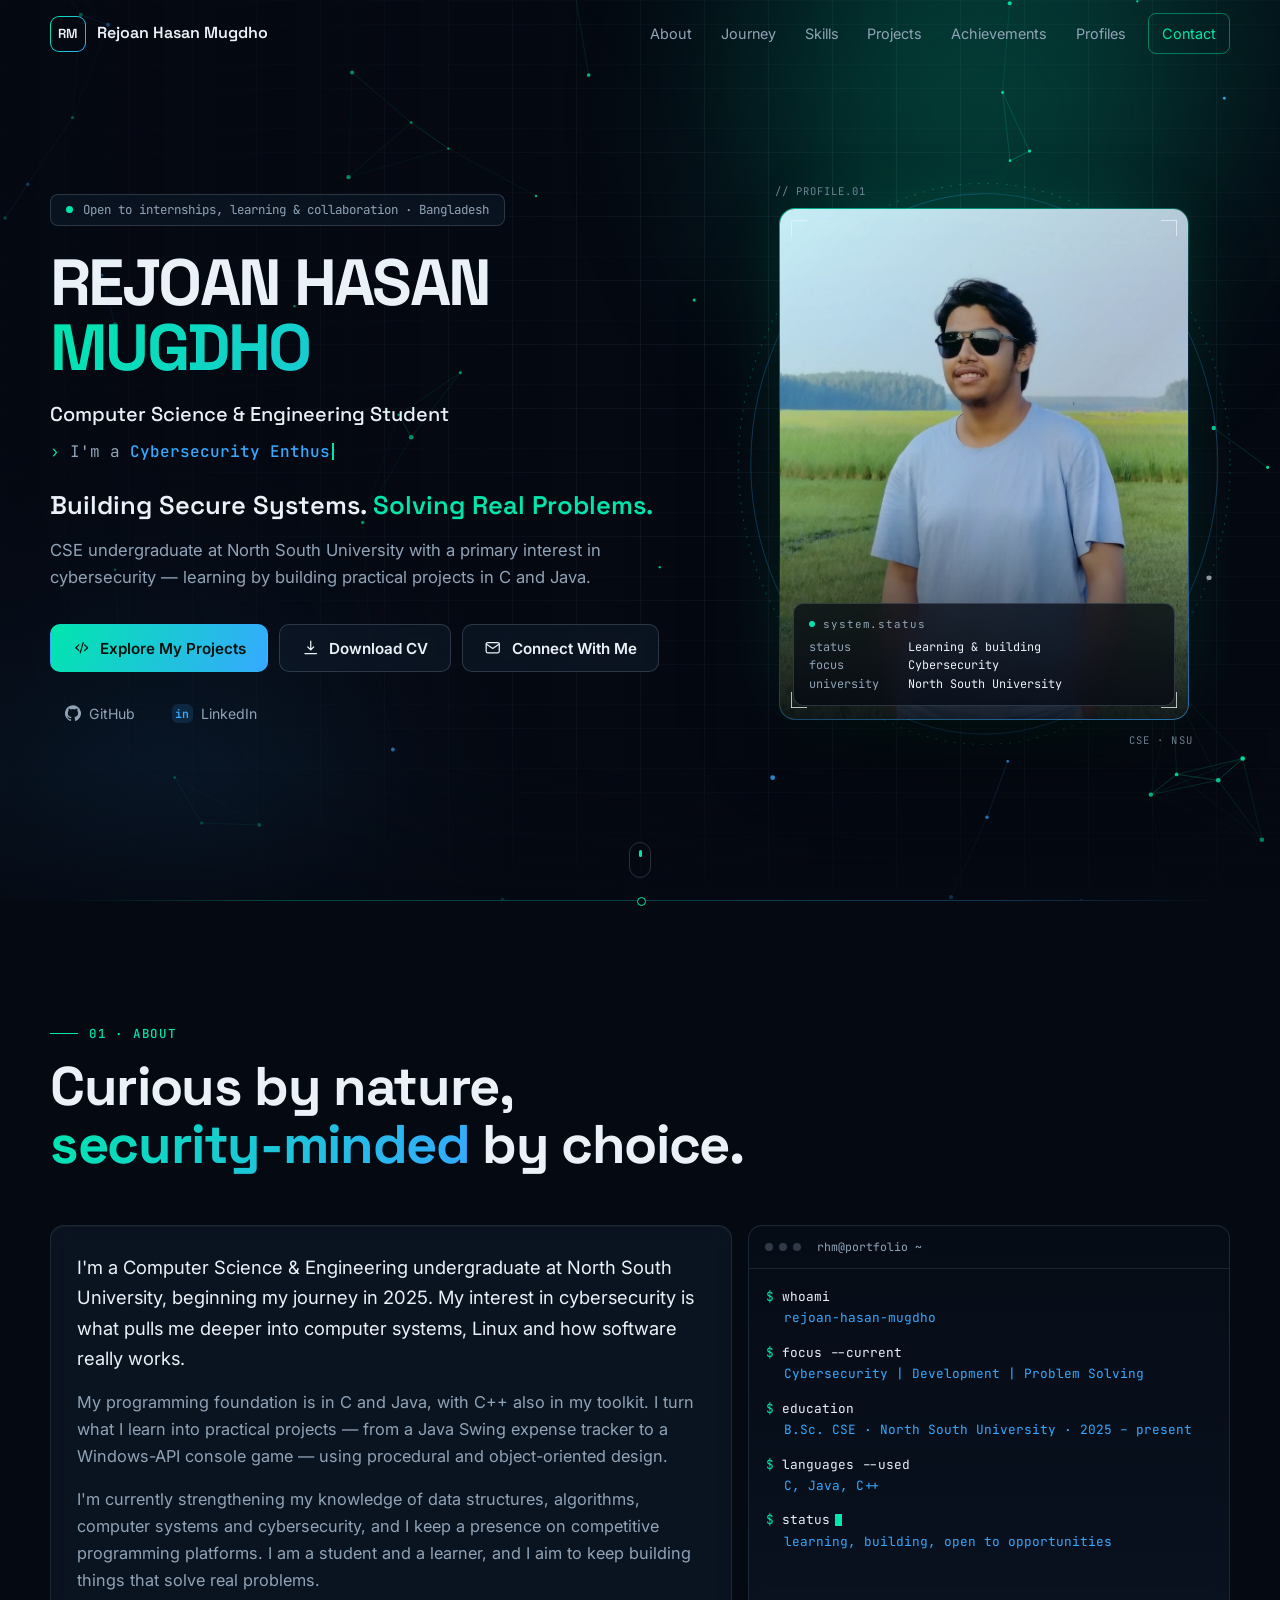
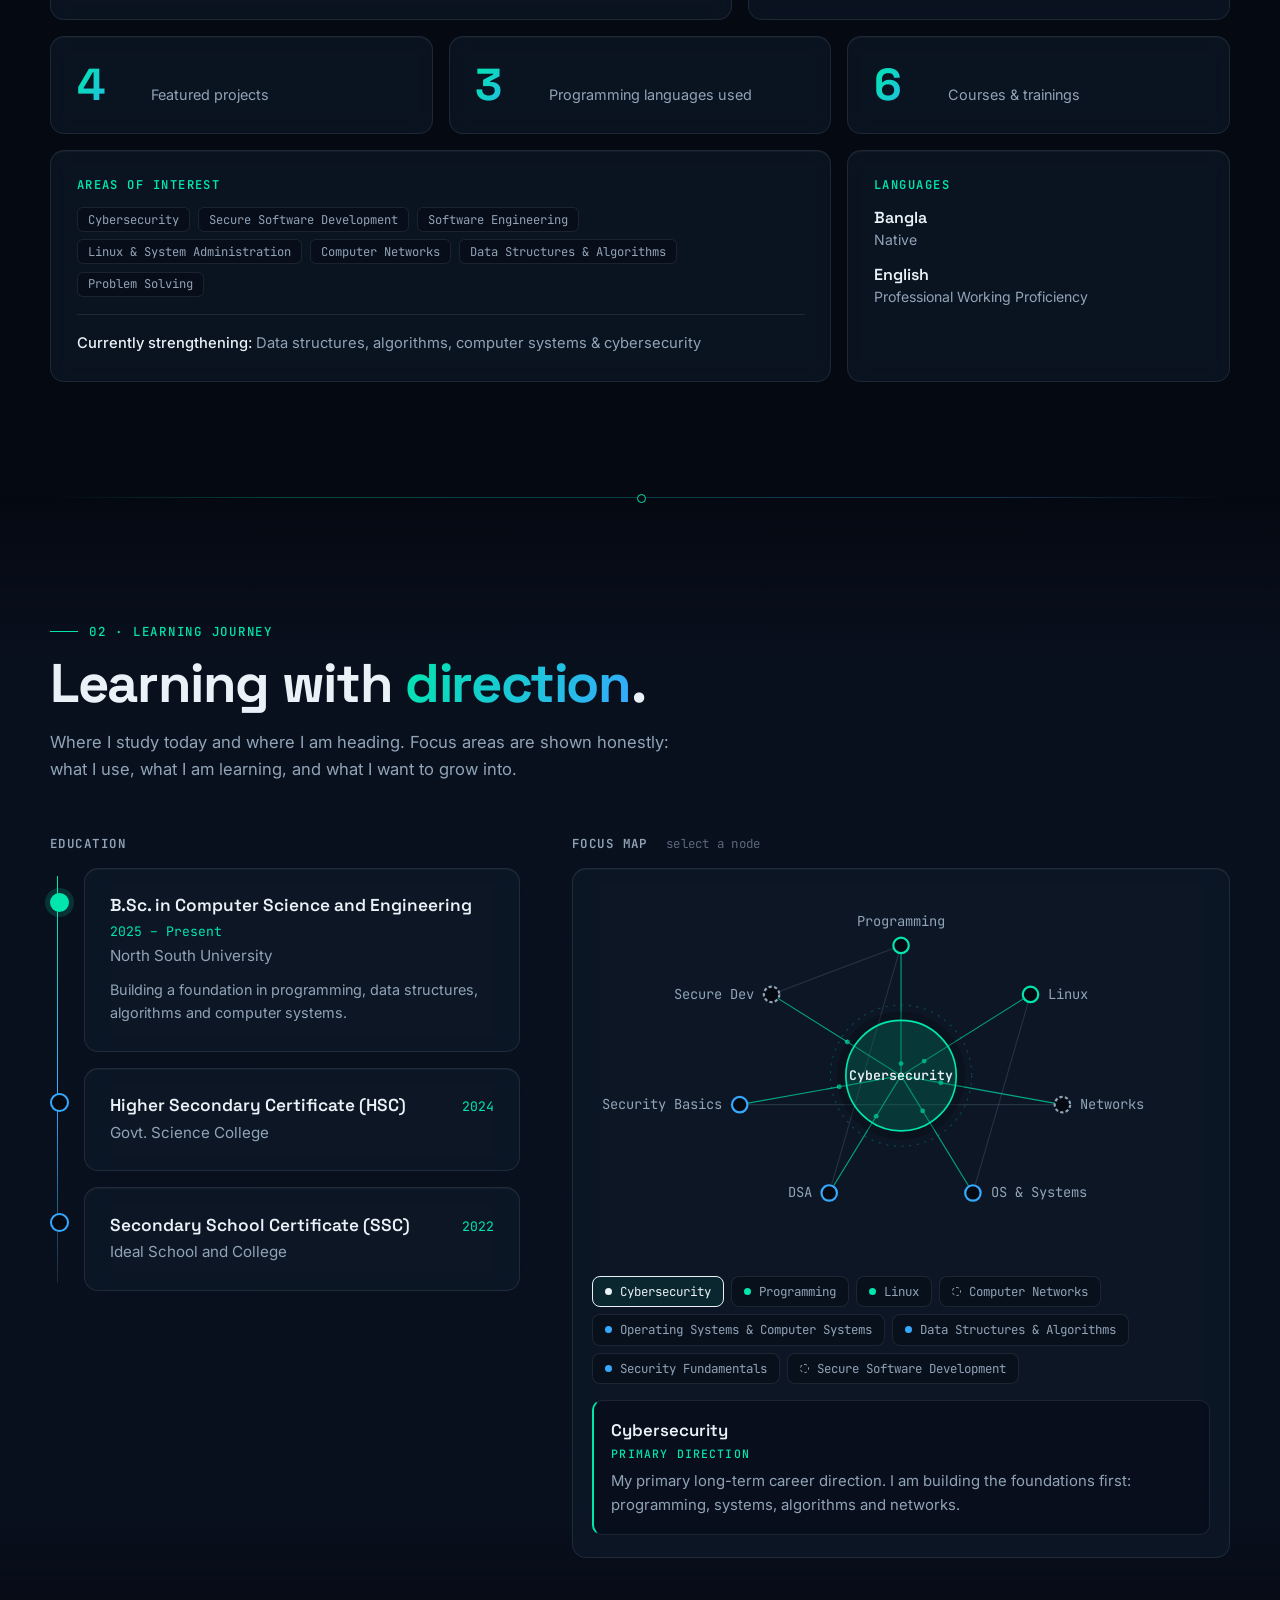
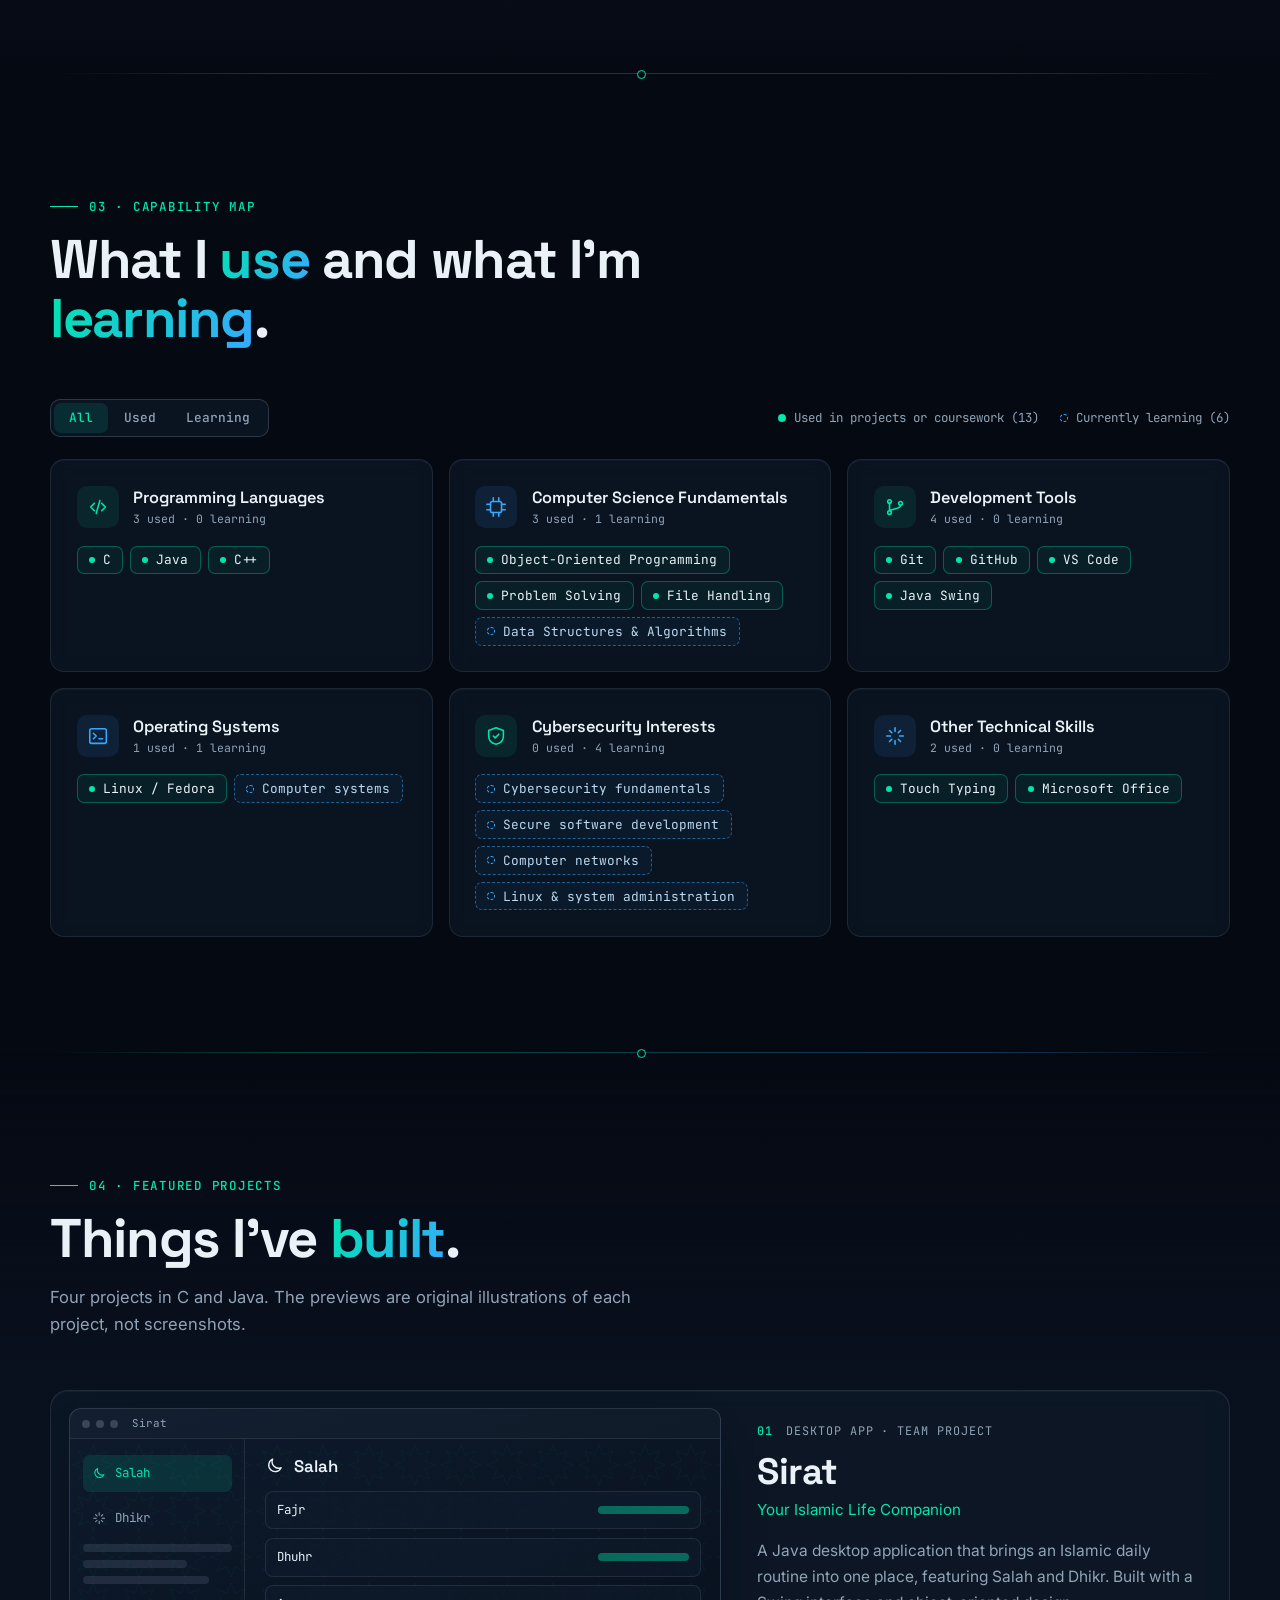
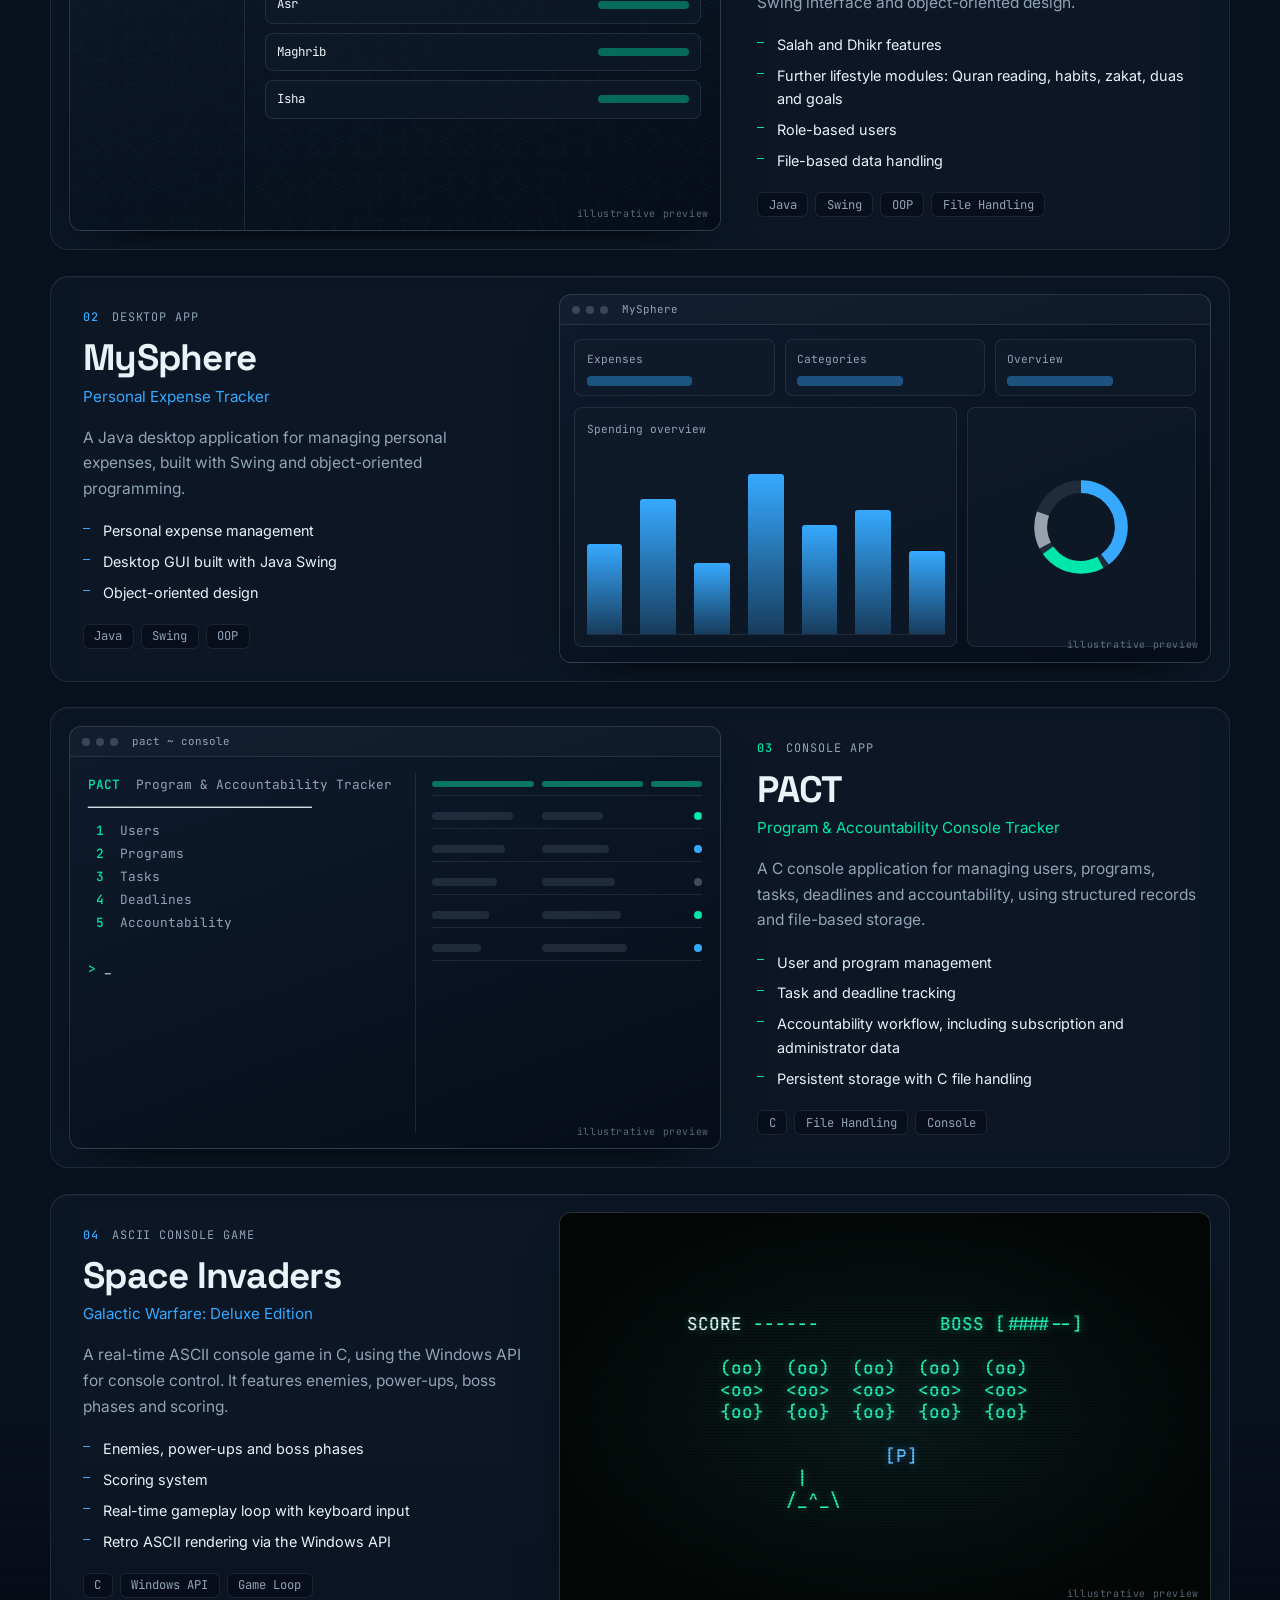
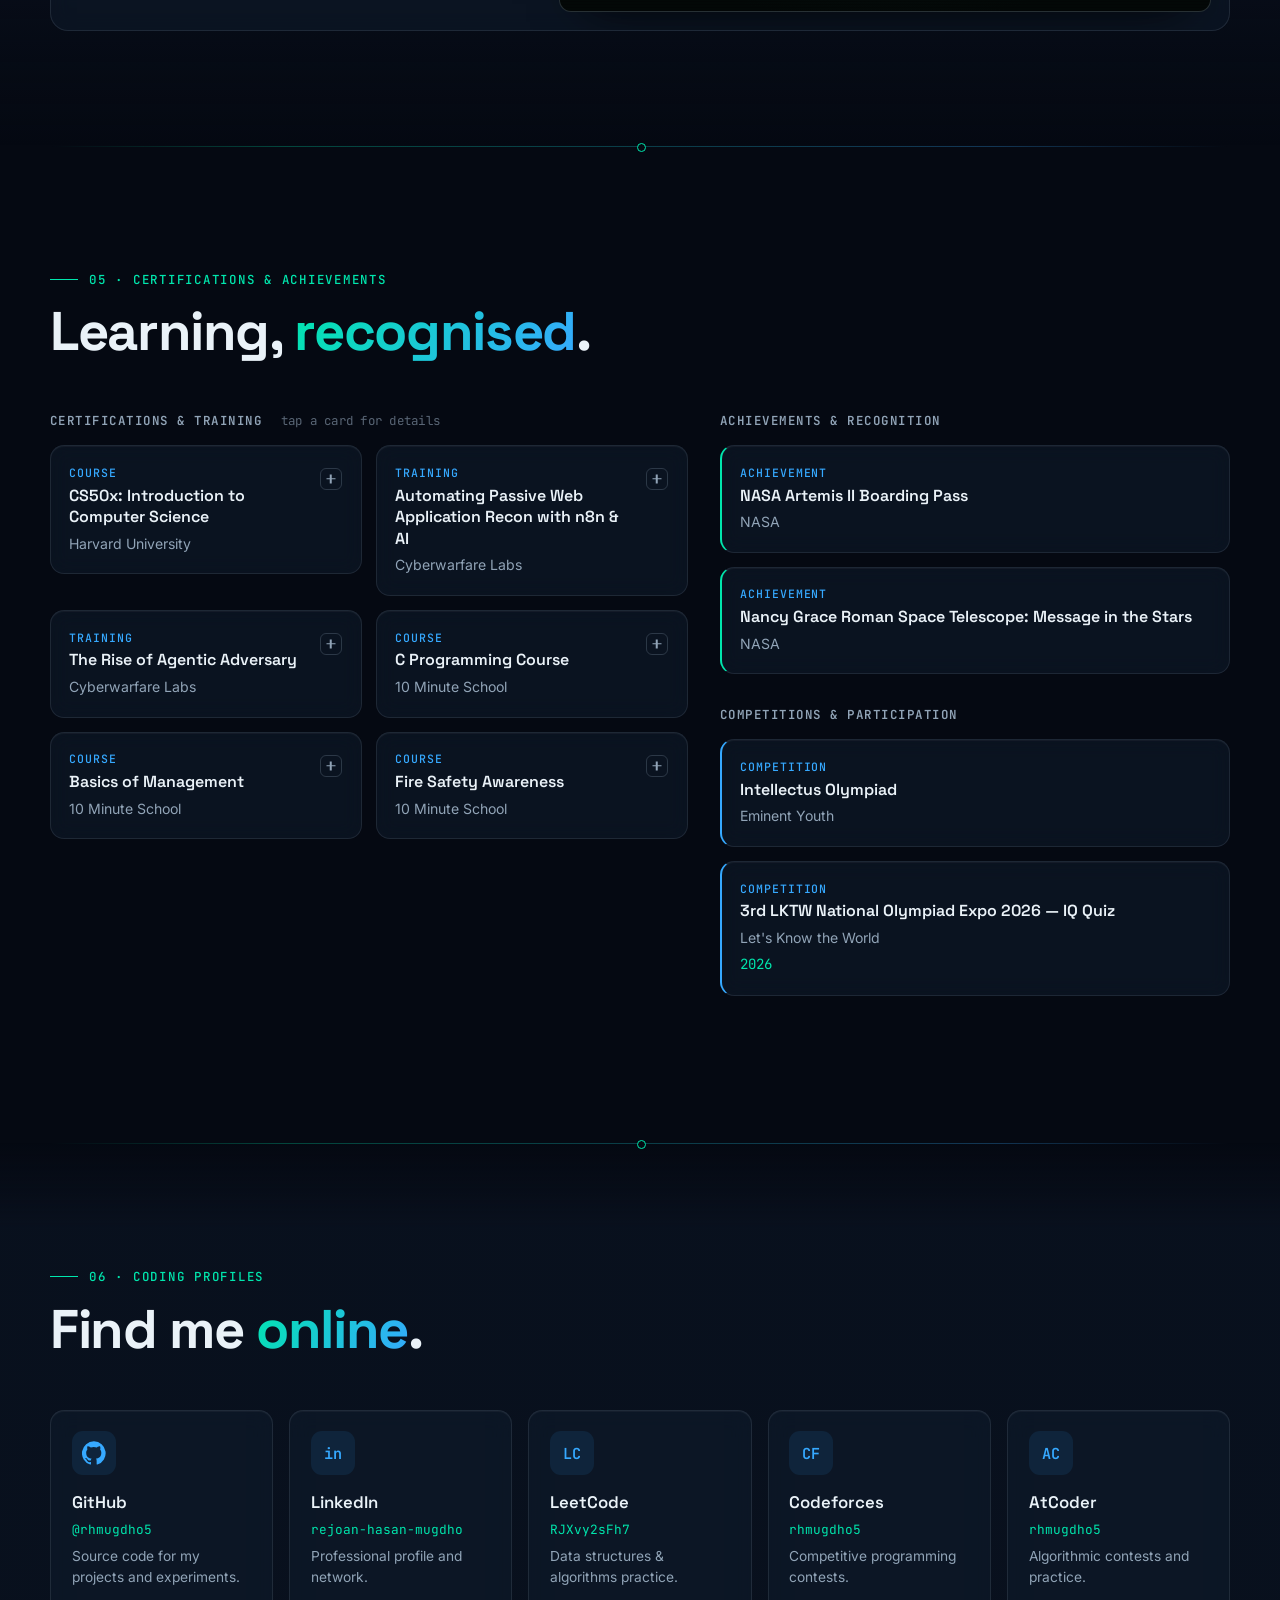
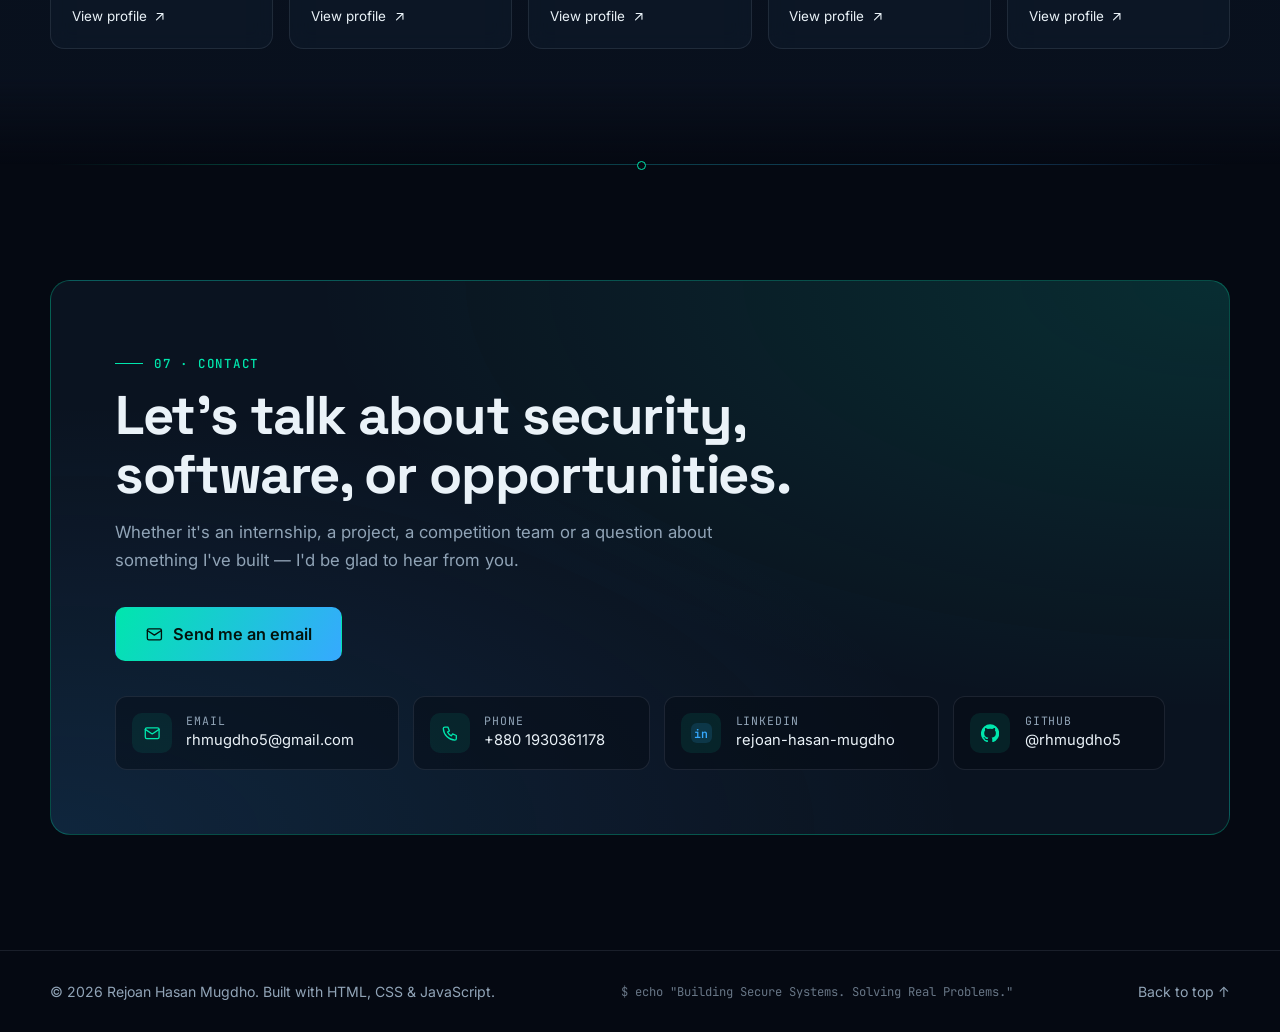
==== commit da26d60e: "final" ====
--- a/index.html
+++ b/index.html
@@ -6,7 +6,7 @@
   <title>Rejoan Hasan Mugdho — CSE Student &amp; Cybersecurity Enthusiast</title>
   <meta name="description" content="Portfolio of Rejoan Hasan Mugdho, a Computer Science &amp; Engineering student at North South University focused on cybersecurity. Building secure systems. Solving real problems.">
   <meta name="author" content="Rejoan Hasan Mugdho">
-  <meta name="theme-color" content="#070B12">
+  <meta name="theme-color" content="#050912">
   <link rel="canonical" href="https://rhmugdho5.github.io/">
   <link rel="icon" href="assets/favicon.svg" type="image/svg+xml">
 
@@ -43,7 +43,7 @@
       <nav aria-label="Primary">
         <ul class="nav-links" id="navLinks">
           <li><a href="#about">About</a></li>
-          <li><a href="#education">Education</a></li>
+          <li><a href="#journey">Journey</a></li>
           <li><a href="#skills">Skills</a></li>
           <li><a href="#projects">Projects</a></li>
           <li><a href="#credentials">Achievements</a></li>
@@ -58,68 +58,96 @@
   <main id="main">
     <!-- HERO -->
     <section class="hero" id="home" aria-labelledby="heroName">
-      <div class="hero-bg" aria-hidden="true"><i class="orb o1"></i><i class="orb o2"></i></div>
+      <div class="hero-bg" aria-hidden="true"><div class="gridfx"></div><canvas id="net"></canvas><i class="orb o1"></i><i class="orb o2"></i></div>
       <div class="wrap hero-grid">
         <div class="hero-copy">
-          <p class="pill reveal" id="heroAvail"></p>
+          <p class="status reveal" id="heroAvail"></p>
           <h1 id="heroName" class="reveal"><span data-text="profile.firstName"></span><span class="grad" data-text="profile.lastName"></span></h1>
           <p class="role reveal" data-text="profile.title"></p>
+          <p class="typing reveal"><span class="pr" aria-hidden="true">›</span> <span data-text="profile.typingPrefix"></span> <b id="typed"></b><i class="caret" aria-hidden="true"></i></p>
           <p class="tagline reveal" id="tagline"></p>
-          <p class="typing reveal"><span data-text="profile.typingPrefix"></span> <b id="typed"></b><i class="caret" aria-hidden="true"></i></p>
           <p class="intro reveal" data-text="profile.intro"></p>
           <div class="cta reveal">
-            <a class="btn primary" id="cvBtn" href="#"><span data-icon="download"></span>Download CV</a>
-            <a class="btn ghost" href="#projects"><span data-icon="code"></span>Explore Projects</a>
+            <a class="btn primary" href="#projects"><span data-icon="code"></span>Explore My Projects</a>
+            <a class="btn ghost" id="cvBtn" href="#"><span data-icon="download"></span>Download CV</a>
+            <a class="btn ghost" href="#contact"><span data-icon="mail"></span>Connect With Me</a>
           </div>
           <div class="hero-social reveal" id="heroSocial"></div>
         </div>
         <figure class="portrait reveal" id="portrait">
-          <div class="frame"><img id="photo" width="880" height="1100" alt="" fetchpriority="high"></div>
-          <figcaption class="chip c1"><span data-icon="graduation"></span><span id="chipUni"></span></figcaption>
-          <figcaption class="chip c2"><span data-icon="shield"></span>Cybersecurity focus</figcaption>
+          <svg class="orbits" viewBox="0 0 500 620" preserveAspectRatio="none" aria-hidden="true" focusable="false">
+            <ellipse cx="250" cy="310" rx="238" ry="298" fill="none" stroke="rgba(0,230,173,.3)" stroke-dasharray="2 7"/>
+            <ellipse cx="250" cy="310" rx="226" ry="287" fill="none" stroke="rgba(54,169,255,.28)"/>
+            <circle r="3.5" fill="#00E6AD"><animateMotion dur="26s" repeatCount="indefinite" path="M12,310 a238,298 0 1,0 476,0 a238,298 0 1,0 -476,0"/></circle>
+            <circle r="3" fill="#36A9FF"><animateMotion dur="34s" repeatCount="indefinite" path="M24,310 a226,287 0 1,1 452,0 a226,287 0 1,1 -452,0"/></circle>
+            <circle r="2.5" fill="#EAF2F8" opacity=".7"><animateMotion dur="42s" begin="-14s" repeatCount="indefinite" path="M12,310 a238,298 0 1,0 476,0 a238,298 0 1,0 -476,0"/></circle>
+          </svg>
+          <div class="frame" id="frame">
+            <img id="photo" width="880" height="1100" alt="" fetchpriority="high">
+            <i class="brk" aria-hidden="true"></i>
+            <div class="panel" aria-label="Profile status">
+              <div class="p-h"><i aria-hidden="true"></i>system.status</div>
+              <dl id="panelRows"></dl>
+            </div>
+          </div>
+          <span class="lab l1" aria-hidden="true">// profile.01</span>
+          <span class="lab l2" aria-hidden="true" id="labUni"></span>
         </figure>
       </div>
+      <a class="scroll-hint" href="#about" aria-label="Scroll to About"><span></span></a>
     </section>
 
     <!-- ABOUT -->
     <section class="section" id="about" aria-labelledby="aboutH">
       <div class="wrap">
-        <header class="sec-head reveal"><span class="eyebrow">01 — About</span><h2 id="aboutH">Curious by nature, <em>security-minded</em> by choice.</h2></header>
+        <header class="sec-head reveal"><span class="eyebrow">01 · about</span><h2 id="aboutH">Curious by nature, <em>security-minded</em> by choice.</h2></header>
         <div class="bento" id="aboutGrid"></div>
       </div>
     </section>
 
-    <!-- EDUCATION -->
-    <section class="section alt" id="education" aria-labelledby="eduH">
-      <div class="wrap">
-        <header class="sec-head reveal"><span class="eyebrow">02 — Education</span><h2 id="eduH">Academic <em>journey</em></h2></header>
-        <ol class="timeline" id="eduList"></ol>
+    <!-- JOURNEY -->
+    <section class="section alt" id="journey" aria-labelledby="journeyH">
+      <div class="wrap">
+        <header class="sec-head reveal"><span class="eyebrow">02 · learning journey</span><h2 id="journeyH">Learning with <em>direction</em>.</h2>
+          <p class="sec-sub">Where I study today and where I am heading. Focus areas are shown honestly: what I use, what I am learning, and what I want to grow into.</p></header>
+        <div class="journey-grid">
+          <div><h3 class="sub reveal">Education</h3><ol class="timeline" id="eduList"></ol></div>
+          <div class="fm reveal">
+            <h3 class="sub">Focus map <span class="hint">select a node</span></h3>
+            <div class="card fm-card">
+              <svg id="fmSvg" viewBox="0 0 560 340" role="img" aria-label="Network map connecting cybersecurity with my learning focus areas"></svg>
+              <div class="fm-chips" id="fmChips"></div>
+              <div class="fm-detail" id="fmDetail" aria-live="polite"></div>
+            </div>
+          </div>
+        </div>
       </div>
     </section>
 
     <!-- SKILLS -->
     <section class="section" id="skills" aria-labelledby="skillsH">
       <div class="wrap">
-        <header class="sec-head reveal"><span class="eyebrow">03 — Technical Skills</span><h2 id="skillsH">Tools I <em>build with</em></h2></header>
-        <div class="skill-grid" id="skillGrid"></div>
-        <p class="learning reveal" id="learning"></p>
+        <header class="sec-head reveal"><span class="eyebrow">03 · capability map</span><h2 id="skillsH">What I <em>use</em> and what I'm <em>learning</em>.</h2></header>
+        <div class="sk-bar reveal" id="skBar"></div>
+        <div class="skill-grid" id="skillGrid" data-f="all"></div>
       </div>
     </section>
 
     <!-- PROJECTS -->
     <section class="section alt" id="projects" aria-labelledby="projH">
       <div class="wrap">
-        <header class="sec-head reveal"><span class="eyebrow">04 — Featured Projects</span><h2 id="projH">Things I've <em>built</em></h2></header>
-        <div class="proj-grid" id="projGrid"></div>
+        <header class="sec-head reveal"><span class="eyebrow">04 · featured projects</span><h2 id="projH">Things I've <em>built</em>.</h2>
+          <p class="sec-sub">Four projects in C and Java. The previews are original illustrations of each project, not screenshots.</p></header>
+        <div class="proj-list" id="projGrid"></div>
       </div>
     </section>
 
     <!-- CERTIFICATIONS & ACHIEVEMENTS -->
     <section class="section" id="credentials" aria-labelledby="credH">
       <div class="wrap">
-        <header class="sec-head reveal"><span class="eyebrow">05 — Certifications &amp; Achievements</span><h2 id="credH">Learning, <em>recognised</em></h2></header>
+        <header class="sec-head reveal"><span class="eyebrow">05 · certifications &amp; achievements</span><h2 id="credH">Learning, <em>recognised</em>.</h2></header>
         <div class="cred-layout">
-          <div><h3 class="sub reveal">Certifications &amp; Training</h3><ul class="cert-grid" id="certGrid"></ul></div>
+          <div><h3 class="sub reveal">Certifications &amp; Training <span class="hint">tap a card for details</span></h3><ul class="cert-grid" id="certGrid"></ul></div>
           <div class="cred-side">
             <div><h3 class="sub reveal">Achievements &amp; Recognition</h3><ul class="stack" id="achList"></ul></div>
             <div><h3 class="sub reveal">Competitions &amp; Participation</h3><ul class="stack" id="compList"></ul></div>
@@ -131,7 +159,7 @@
     <!-- PROFILES -->
     <section class="section alt" id="profiles" aria-labelledby="profH">
       <div class="wrap">
-        <header class="sec-head reveal"><span class="eyebrow">06 — Coding Profiles</span><h2 id="profH">Find me <em>online</em></h2></header>
+        <header class="sec-head reveal"><span class="eyebrow">06 · coding profiles</span><h2 id="profH">Find me <em>online</em>.</h2></header>
         <div class="prof-grid" id="profGrid"></div>
         <div class="repos reveal" id="repos" hidden><h3 class="sub">Recently updated on GitHub</h3><ul class="repo-list" id="repoList"></ul></div>
       </div>
@@ -141,7 +169,7 @@
     <section class="section" id="contact" aria-labelledby="contactH">
       <div class="wrap">
         <div class="contact-card reveal">
-          <span class="eyebrow">07 — Contact</span>
+          <span class="eyebrow">07 · contact</span>
           <h2 id="contactH" data-text="profile.contactHeading"></h2>
           <p data-text="profile.contactText"></p>
           <a class="btn primary big" id="mailBtn" href="#"><span data-icon="mail"></span><span>Send me an email</span></a>
@@ -154,6 +182,7 @@
   <footer class="footer">
     <div class="wrap foot-in">
       <p>© <span id="year"></span> <span data-text="profile.name"></span>. Built with HTML, CSS &amp; JavaScript.</p>
+      <p class="foot-cmd" aria-hidden="true">$ echo "<span data-text="profile.tagline"></span>"</p>
       <a href="#home">Back to top ↑</a>
     </div>
   </footer>
@@ -162,6 +191,7 @@
 
   <script src="data/profile.js"></script>
   <script src="data/education.js"></script>
+  <script src="data/journey.js"></script>
   <script src="data/skills.js"></script>
   <script src="data/projects.js"></script>
   <script src="data/certifications.js"></script>
--- a/styles.css
+++ b/styles.css
@@ -1,8 +1,8 @@
 /* ============ Design tokens ============ */
 :root{
-  --bg:#070B12; --bg2:#0D1824; --em:#00E6AD; --bl:#36A9FF;
-  --tx:#EDF5FA; --tx2:#9AAFBD; --line:rgba(154,175,189,.16);
-  --glass:rgba(13,24,36,.62); --glass-hi:rgba(20,36,52,.7);
+  --bg:#050912; --bg2:#0A1220; --surf:#101C2C; --em:#00E6AD; --bl:#36A9FF;
+  --tx:#EAF2F8; --tx2:#91A4B7; --line:rgba(145,164,183,.15); --line2:rgba(145,164,183,.26);
+  --glass:rgba(16,28,44,.55); --glass-hi:rgba(20,36,56,.72);
   --r:14px; --grad:linear-gradient(120deg,var(--em),var(--bl));
   --f-d:"Space Grotesk",Inter,system-ui,-apple-system,"Segoe UI",sans-serif;
   --f-b:Inter,system-ui,-apple-system,"Segoe UI",Roboto,sans-serif;
@@ -13,166 +13,309 @@
 html{-webkit-text-size-adjust:100%;scroll-padding-top:calc(var(--nav-h) + 12px)}
 @media (prefers-reduced-motion:no-preference){html{scroll-behavior:smooth}}
 body{background:var(--bg);color:var(--tx);font:400 1rem/1.65 var(--f-b);overflow-x:hidden;-webkit-font-smoothing:antialiased}
+/* ambient layer: static, cheap, gives depth behind every section */
+body::before{content:"";position:fixed;inset:0;z-index:-1;pointer-events:none;
+  background:radial-gradient(900px 600px at 85% -10%,rgba(0,230,173,.07),transparent 60%),radial-gradient(800px 600px at -10% 105%,rgba(54,169,255,.08),transparent 60%),
+  linear-gradient(rgba(145,164,183,.028) 1px,transparent 1px) 0 0/64px 64px,linear-gradient(90deg,rgba(145,164,183,.028) 1px,transparent 1px) 0 0/64px 64px}
 img{max-width:100%;display:block}
 a{color:inherit;text-decoration:none}
 ul,ol{list-style:none}
+button{font:inherit;color:inherit;background:none;border:0;cursor:pointer;text-align:inherit}
 :focus-visible{outline:2px solid var(--em);outline-offset:3px;border-radius:6px}
-.wrap{width:min(1160px,100% - 2.5rem);margin-inline:auto}
-.skip{position:fixed;left:1rem;top:-4rem;background:var(--em);color:#04120d;padding:.6rem 1rem;border-radius:8px;z-index:200;font-weight:600}
+.wrap{width:min(1180px,100% - 2.5rem);margin-inline:auto}
+.skip{position:fixed;left:1rem;top:-4rem;background:var(--em);color:#04120d;padding:.6rem 1rem;border-radius:8px;z-index:300;font-weight:600}
 .skip:focus{top:1rem}
-.progress{position:fixed;inset:0 auto auto 0;height:3px;width:100%;background:var(--grad);transform-origin:0 50%;transform:scaleX(0);z-index:120}
+.progress{position:fixed;inset:0 auto auto 0;height:2px;width:100%;background:var(--grad);transform-origin:0 50%;transform:scaleX(0);z-index:120}
 
 /* ============ Nav ============ */
-.nav{position:fixed;inset:0 0 auto 0;height:var(--nav-h);z-index:100;transition:background .3s,border-color .3s,backdrop-filter .3s;border-bottom:1px solid transparent}
-.nav.stuck{background:rgba(7,11,18,.78);backdrop-filter:blur(14px);-webkit-backdrop-filter:blur(14px);border-color:var(--line)}
+.nav{position:fixed;inset:0 0 auto 0;height:var(--nav-h);z-index:100;transition:background .3s,border-color .3s;border-bottom:1px solid transparent}
+.nav.stuck{background:rgba(5,9,18,.78);backdrop-filter:blur(14px);-webkit-backdrop-filter:blur(14px);border-color:var(--line)}
 .nav-in{display:flex;align-items:center;justify-content:space-between;height:100%}
 .brand{display:flex;align-items:center;gap:.7rem;font-family:var(--f-d);font-weight:600}
-.brand-mark{display:grid;place-items:center;width:36px;height:36px;border-radius:9px;border:1px solid transparent;background:linear-gradient(var(--bg),var(--bg)) padding-box,var(--grad) border-box;font-size:.82rem;letter-spacing:.02em}
-.nav-links{display:flex;align-items:center;gap:.25rem}
-.nav-links a{display:block;padding:.5rem .8rem;border-radius:8px;font-size:.9rem;color:var(--tx2);transition:color .2s,background .2s}
+.brand-mark{display:grid;place-items:center;width:36px;height:36px;border-radius:9px;border:1px solid transparent;background:linear-gradient(var(--bg),var(--bg)) padding-box,var(--grad) border-box;font-size:.82rem}
+.nav-links{display:flex;align-items:center;gap:.2rem}
+.nav-links a{position:relative;display:block;padding:.5rem .8rem;border-radius:8px;font-size:.9rem;color:var(--tx2);transition:color .2s}
 .nav-links a:hover,.nav-links a.active{color:var(--tx)}
-.nav-links a.active:not(.nav-cta){background:rgba(0,230,173,.08);color:var(--em)}
+.nav-links a:not(.nav-cta)::after{content:"";position:absolute;left:.8rem;right:.8rem;bottom:.2rem;height:1px;background:var(--em);transform:scaleX(0);transform-origin:left;transition:transform .3s}
+.nav-links a.active:not(.nav-cta)::after,.nav-links a:not(.nav-cta):hover::after{transform:scaleX(1)}
 .nav-links .nav-cta{margin-left:.4rem;border:1px solid rgba(0,230,173,.45);color:var(--em)}
 .nav-links .nav-cta:hover{background:rgba(0,230,173,.12)}
-.menu-btn{display:none;width:44px;height:44px;border:1px solid var(--line);background:var(--glass);border-radius:10px;cursor:pointer;flex-direction:column;gap:5px;align-items:center;justify-content:center}
+.menu-btn{display:none;width:44px;height:44px;border:1px solid var(--line);background:var(--glass);border-radius:10px;flex-direction:column;gap:5px;align-items:center;justify-content:center}
 .menu-btn span{width:18px;height:2px;background:var(--tx);border-radius:2px;transition:transform .25s,opacity .25s}
 .menu-btn[aria-expanded=true] span:nth-child(1){transform:translateY(7px) rotate(45deg)}
 .menu-btn[aria-expanded=true] span:nth-child(2){opacity:0}
 .menu-btn[aria-expanded=true] span:nth-child(3){transform:translateY(-7px) rotate(-45deg)}
 
-/* ============ Buttons / shared ============ */
-.btn{display:inline-flex;align-items:center;gap:.6rem;padding:.85rem 1.4rem;border-radius:10px;font:600 .95rem var(--f-b);border:1px solid var(--line);transition:transform .2s,box-shadow .2s,background .2s,border-color .2s;cursor:pointer}
+/* ============ Shared ============ */
+.btn{display:inline-flex;align-items:center;gap:.6rem;padding:.85rem 1.35rem;border-radius:10px;font:600 .95rem var(--f-b);border:1px solid var(--line2);transition:transform .2s,box-shadow .2s,background .2s,border-color .2s}
 .btn svg{width:18px;height:18px}
 .btn.primary{background:var(--grad);color:#03120c;border-color:transparent}
-.btn.primary:hover{transform:translateY(-2px);box-shadow:0 10px 30px -10px rgba(0,230,173,.55)}
-.btn.ghost{background:var(--glass);color:var(--tx)}
-.btn.ghost:hover{border-color:rgba(0,230,173,.5);transform:translateY(-2px)}
+.btn.primary:hover{transform:translateY(-2px);box-shadow:0 12px 30px -12px rgba(0,230,173,.6)}
+.btn.ghost{background:var(--glass);color:var(--tx);backdrop-filter:blur(8px);-webkit-backdrop-filter:blur(8px)}
+.btn.ghost:hover{border-color:rgba(0,230,173,.55);transform:translateY(-2px)}
 .btn.big{padding:1rem 1.8rem;font-size:1.02rem}
 svg.i{width:1.15em;height:1.15em;fill:none;stroke:currentColor;stroke-width:1.7;stroke-linecap:round;stroke-linejoin:round;flex:none}
 svg.i.fill{fill:currentColor;stroke:none}
 .badge{display:inline-grid;place-items:center;min-width:1.7em;height:1.7em;padding:0 .3em;border-radius:6px;background:rgba(54,169,255,.14);color:var(--bl);font:600 .72rem var(--f-m)}
-.section{padding:clamp(4.5rem,9vw,7.5rem) 0;position:relative}
-.section.alt{background:linear-gradient(180deg,transparent,rgba(13,24,36,.7) 12%,rgba(13,24,36,.7) 88%,transparent)}
-.sec-head{margin-bottom:clamp(2rem,4vw,3.2rem);max-width:760px}
-.eyebrow{display:inline-block;font:500 .78rem var(--f-m);letter-spacing:.14em;text-transform:uppercase;color:var(--em);margin-bottom:.9rem}
-h2{font:700 clamp(1.9rem,4.4vw,3.2rem)/1.1 var(--f-d);letter-spacing:-.02em}
-h2 em{font-style:normal;background:var(--grad);-webkit-background-clip:text;background-clip:text;color:transparent}
-.sub{font:600 .8rem var(--f-m);letter-spacing:.12em;text-transform:uppercase;color:var(--tx2);margin-bottom:1rem}
-.card{background:var(--glass);border:1px solid var(--line);border-radius:var(--r);backdrop-filter:blur(10px);-webkit-backdrop-filter:blur(10px);padding:1.6rem;transition:border-color .25s,transform .25s,background .25s}
-.card:hover{border-color:rgba(0,230,173,.35);background:var(--glass-hi)}
-.tag{display:inline-block;padding:.22rem .65rem;border:1px solid var(--line);border-radius:6px;font:400 .76rem var(--f-m);color:var(--tx2);background:rgba(7,11,18,.5)}
-
-/* reveal (only hides when JS is on) */
+.section{padding:clamp(4.5rem,9vw,8rem) 0;position:relative}
+.section.alt{background:linear-gradient(180deg,transparent,rgba(10,18,32,.85) 14%,rgba(10,18,32,.85) 86%,transparent)}
+/* transition between sections: hairline with a single node */
+.section::before{content:"";position:absolute;top:0;left:50%;width:min(1180px,100% - 2.5rem);height:1px;transform:translateX(-50%);background:linear-gradient(90deg,transparent,rgba(0,230,173,.4) 20%,rgba(54,169,255,.4) 80%,transparent);opacity:.7}
+.section::after{content:"";position:absolute;top:-3px;left:calc(50% - 3px);width:7px;height:7px;border-radius:50%;background:var(--bg);border:1px solid var(--em)}
+.sec-head{margin-bottom:clamp(2rem,4vw,3.4rem);max-width:780px}
+.sec-sub{margin-top:1rem;color:var(--tx2);font-size:1.04rem;max-width:640px}
+.eyebrow{display:inline-flex;align-items:center;gap:.7rem;font:500 .78rem var(--f-m);letter-spacing:.14em;text-transform:uppercase;color:var(--em);margin-bottom:.9rem}
+.eyebrow::before{content:"";width:28px;height:1px;background:var(--em)}
+h2{font:700 clamp(2rem,4.6vw,3.4rem)/1.08 var(--f-d);letter-spacing:-.025em}
+h2 em{white-space:nowrap;font-style:normal;background:var(--grad);-webkit-background-clip:text;background-clip:text;color:transparent}
+.sub{font:600 .78rem var(--f-m);letter-spacing:.12em;text-transform:uppercase;color:var(--tx2);margin-bottom:1rem}
+.hint{margin-left:.6rem;color:rgba(145,164,183,.6);font-weight:400;text-transform:none;letter-spacing:.02em}
+.card{position:relative;background:var(--glass);border:1px solid var(--line);border-radius:var(--r);backdrop-filter:blur(10px);-webkit-backdrop-filter:blur(10px);padding:1.6rem;transition:border-color .25s,transform .25s,background .25s;box-shadow:inset 0 1px 0 rgba(255,255,255,.04)}
+.card:hover{border-color:rgba(0,230,173,.32)}
+.tag{display:inline-block;padding:.22rem .65rem;border:1px solid var(--line);border-radius:6px;font:400 .76rem var(--f-m);color:var(--tx2);background:rgba(5,9,18,.5)}
+.tags{display:flex;flex-wrap:wrap;gap:.45rem}
 .js .reveal{opacity:0;transform:translateY(18px);transition:opacity .7s ease,transform .7s ease;transition-delay:var(--d,0s)}
 .js .reveal.in{opacity:1;transform:none}
 
+/* custom cursor (fine pointers only; native cursor stays visible) */
+.cur{position:fixed;left:0;top:0;width:34px;height:34px;margin:-17px 0 0 -17px;border:1px solid rgba(0,230,173,.55);border-radius:50%;pointer-events:none;z-index:500;opacity:0;transition:opacity .25s,width .25s,height .25s,margin .25s,background .25s,border-color .25s}
+.cur.on{opacity:1}.cur.hot{width:54px;height:54px;margin:-27px 0 0 -27px;background:rgba(0,230,173,.08);border-color:rgba(54,169,255,.7)}
+.cur-dot{position:fixed;left:0;top:0;width:5px;height:5px;margin:-2.5px 0 0 -2.5px;border-radius:50%;background:var(--em);pointer-events:none;z-index:500;opacity:0;transition:opacity .25s}
+.cur-dot.on{opacity:1}
+
 /* ============ Hero ============ */
-.hero{position:relative;min-height:100svh;display:flex;align-items:center;padding:calc(var(--nav-h) + 2rem) 0 4rem;overflow:hidden}
-.hero-bg{position:absolute;inset:0;z-index:0;background-image:linear-gradient(rgba(154,175,189,.05) 1px,transparent 1px),linear-gradient(90deg,rgba(154,175,189,.05) 1px,transparent 1px);background-size:56px 56px;-webkit-mask-image:radial-gradient(ellipse 70% 70% at 60% 40%,#000,transparent);mask-image:radial-gradient(ellipse 70% 70% at 60% 40%,#000,transparent)}
-.orb{position:absolute;border-radius:50%;filter:blur(90px);opacity:.28;will-change:transform}
-.o1{width:480px;height:480px;background:var(--em);top:-120px;right:8%;animation:drift 22s ease-in-out infinite alternate}
-.o2{width:420px;height:420px;background:var(--bl);bottom:-140px;left:-60px;animation:drift 26s ease-in-out infinite alternate-reverse}
-@keyframes drift{to{transform:translate3d(40px,30px,0)}}
-.hero-grid{position:relative;z-index:1;display:grid;grid-template-columns:1.15fr .85fr;gap:clamp(2rem,5vw,4.5rem);align-items:center}
-.pill{display:inline-flex;align-items:center;gap:.55rem;padding:.38rem .9rem;border:1px solid var(--line);border-radius:99px;background:var(--glass);font:400 .8rem var(--f-m);color:var(--tx2);margin-bottom:1.4rem}
-.pill:empty{display:none}
-.pill::before{content:"";width:7px;height:7px;border-radius:50%;background:var(--em);box-shadow:0 0 0 4px rgba(0,230,173,.16)}
-h1{font:700 clamp(2.1rem,5vw,4.6rem)/1 var(--f-d);letter-spacing:-.035em;text-transform:uppercase}
+.hero{position:relative;min-height:100svh;display:flex;align-items:center;padding:calc(var(--nav-h) + 2rem) 0 4.5rem;overflow:hidden}
+.hero::before,.hero::after{display:none}
+.hero-bg{position:absolute;inset:-40px 0;z-index:0;transform:translate3d(0,var(--py,0px),0);will-change:transform}
+.gridfx{position:absolute;inset:0;overflow:hidden;-webkit-mask-image:radial-gradient(ellipse 75% 70% at 62% 42%,#000,transparent);mask-image:radial-gradient(ellipse 75% 70% at 62% 42%,#000,transparent)}
+.gridfx::before{content:"";position:absolute;inset:-64px;background:linear-gradient(rgba(145,164,183,.09) 1px,transparent 1px) 0 0/64px 64px,linear-gradient(90deg,rgba(145,164,183,.09) 1px,transparent 1px) 0 0/64px 64px;animation:grid 14s linear infinite}
+@keyframes grid{to{transform:translate(64px,64px)}}
+#net{position:absolute;inset:0;width:100%;height:100%}
+.hero-bg::after{content:"";position:absolute;inset:0;background:linear-gradient(90deg,rgba(5,9,18,.7) 0,rgba(5,9,18,.2) 45%,transparent 70%),linear-gradient(0deg,var(--bg),transparent 18%)}
+.orb{position:absolute;border-radius:50%;filter:blur(100px);opacity:.2}
+.o1{width:460px;height:460px;background:var(--em);top:-80px;right:6%}
+.o2{width:420px;height:420px;background:var(--bl);bottom:-100px;left:-80px}
+.hero-grid{position:relative;z-index:1;display:grid;grid-template-columns:1.12fr .88fr;gap:clamp(2rem,5vw,4.5rem);align-items:center}
+.status{display:inline-flex;align-items:center;gap:.6rem;padding:.4rem .95rem;border:1px solid var(--line2);border-radius:8px;background:var(--glass);font:400 .78rem var(--f-m);color:var(--tx2);margin-bottom:1.5rem;backdrop-filter:blur(8px);-webkit-backdrop-filter:blur(8px)}
+.status:empty{display:none}
+.status::before{content:"";width:7px;height:7px;border-radius:50%;background:var(--em);box-shadow:0 0 0 0 rgba(0,230,173,.5);animation:ping 2.4s ease-out infinite}
+@keyframes ping{70%,100%{box-shadow:0 0 0 8px rgba(0,230,173,0)}}
+h1{font:700 clamp(2.15rem,5.1vw,4.8rem)/1 var(--f-d);letter-spacing:-.04em;text-transform:uppercase}
 h1 span{display:block;white-space:nowrap}
 .grad{background:var(--grad);-webkit-background-clip:text;background-clip:text;color:transparent}
-.role{margin-top:1.3rem;font:500 clamp(1rem,1.8vw,1.28rem) var(--f-d);color:var(--tx);letter-spacing:.01em}
-.tagline{margin-top:.5rem;font:600 clamp(1.15rem,2.2vw,1.55rem)/1.3 var(--f-d);color:var(--tx)}
+.role{margin-top:1.3rem;font:500 clamp(1rem,1.7vw,1.25rem) var(--f-d);color:var(--tx)}
+.typing{margin-top:.9rem;font:400 1rem var(--f-m);color:var(--tx2);min-height:1.7em}
+.typing .pr{color:var(--em)}.typing b{font-weight:500;color:var(--bl)}
+.caret{display:inline-block;width:2px;height:1.05em;margin-left:2px;vertical-align:-.18em;background:var(--em);animation:blink 1s steps(1) infinite}
+@keyframes blink{50%{opacity:0}}
+.tagline{margin-top:1.3rem;font:600 clamp(1.2rem,2.3vw,1.6rem)/1.3 var(--f-d)}
 .tagline span{color:var(--em)}
-.typing{margin-top:1rem;font:400 .92rem var(--f-m);color:var(--tx2);min-height:1.6em}
-.typing b{font-weight:500;color:var(--bl)}
-.caret{display:inline-block;width:2px;height:1em;margin-left:2px;vertical-align:-.15em;background:var(--em);animation:blink 1s steps(1) infinite}
-@keyframes blink{50%{opacity:0}}
-.intro{margin-top:1.2rem;max-width:560px;color:var(--tx2);font-size:1.04rem}
-.cta{display:flex;flex-wrap:wrap;gap:.8rem;margin-top:2rem}
-.hero-social{display:flex;flex-wrap:wrap;gap:.6rem;margin-top:1.4rem}
+.intro{margin-top:.9rem;max-width:560px;color:var(--tx2);font-size:1.04rem}
+.cta{display:flex;flex-wrap:wrap;gap:.7rem;margin-top:2rem}
+.hero-social{display:flex;flex-wrap:wrap;gap:.5rem;margin-top:1.3rem}
 .hero-social a{display:inline-flex;align-items:center;gap:.5rem;padding:.5rem .85rem;border-radius:9px;font-size:.88rem;color:var(--tx2);border:1px solid transparent;transition:color .2s,border-color .2s}
 .hero-social a:hover{color:var(--em);border-color:var(--line)}
-.portrait{position:relative;justify-self:center;width:min(100%,420px)}
-.frame{position:relative;border-radius:18px;padding:1px;background:linear-gradient(155deg,rgba(0,230,173,.7),rgba(54,169,255,.15) 45%,rgba(54,169,255,.6));box-shadow:0 40px 80px -30px rgba(0,0,0,.8),0 0 70px -30px rgba(0,230,173,.35)}
-.frame img{width:100%;height:auto;aspect-ratio:4/5;object-fit:cover;object-position:50% 25%;border-radius:17px;background:var(--bg2)}
-.frame::after{content:"";position:absolute;inset:1px;border-radius:17px;pointer-events:none;background:linear-gradient(to top,rgba(7,11,18,.78),rgba(7,11,18,0) 38%),linear-gradient(135deg,rgba(0,230,173,.08),rgba(54,169,255,.1))}
-.chip{position:absolute;display:flex;align-items:center;gap:.55rem;padding:.55rem .9rem;border-radius:10px;font:500 .8rem var(--f-b);background:rgba(13,24,36,.82);border:1px solid var(--line);backdrop-filter:blur(10px);-webkit-backdrop-filter:blur(10px);z-index:2}
-.chip svg{color:var(--em)}
-.c1{left:-1.4rem;bottom:2.2rem}.c2{right:-1rem;top:2rem}
+.scroll-hint{position:absolute;left:50%;bottom:1.4rem;width:22px;height:36px;margin-left:-11px;border:1px solid var(--line2);border-radius:12px;z-index:2}
+.scroll-hint span{position:absolute;left:50%;top:7px;width:3px;height:7px;margin-left:-1.5px;border-radius:2px;background:var(--em);animation:wheel 2s ease-in-out infinite}
+@keyframes wheel{0%{opacity:0;transform:translateY(0)}30%{opacity:1}100%{opacity:0;transform:translateY(12px)}}
+
+/* portrait composition */
+.portrait{position:relative;justify-self:center;width:min(100%,410px);margin:1.2rem 0}
+.orbits{position:absolute;left:-13%;width:126%;top:-7%;height:114%;z-index:0;transform:translate3d(0,calc(var(--py,0px) * -.18),0);pointer-events:none;overflow:visible}
+.frame{position:relative;z-index:1;border-radius:16px;padding:1px;background:linear-gradient(155deg,rgba(0,230,173,.75),rgba(54,169,255,.12) 45%,rgba(54,169,255,.65));box-shadow:0 40px 90px -30px rgba(0,0,0,.85),0 0 80px -34px rgba(0,230,173,.4);transform:perspective(1000px) rotateX(var(--rx,0deg)) rotateY(var(--ry,0deg));transition:transform .35s ease-out}
+.frame img{width:100%;height:auto;aspect-ratio:4/5;object-fit:cover;object-position:50% 22%;border-radius:15px;background:var(--bg2)}
+.frame::after{content:"";position:absolute;inset:1px;border-radius:15px;pointer-events:none;background:linear-gradient(to top,rgba(5,9,18,.88),rgba(5,9,18,0) 42%),linear-gradient(135deg,rgba(0,230,173,.1),rgba(16,28,44,.22) 55%,rgba(54,169,255,.14))}
+.brk{position:absolute;inset:12px;z-index:2;pointer-events:none;--c:rgba(234,242,248,.75);
+  background:linear-gradient(var(--c),var(--c)) 0 0/16px 1px,linear-gradient(var(--c),var(--c)) 0 0/1px 16px,linear-gradient(var(--c),var(--c)) 100% 0/16px 1px,linear-gradient(var(--c),var(--c)) 100% 0/1px 16px,linear-gradient(var(--c),var(--c)) 0 100%/16px 1px,linear-gradient(var(--c),var(--c)) 0 100%/1px 16px,linear-gradient(var(--c),var(--c)) 100% 100%/16px 1px,linear-gradient(var(--c),var(--c)) 100% 100%/1px 16px;background-repeat:no-repeat}
+.panel{position:absolute;z-index:3;left:14px;right:14px;bottom:14px;padding:.75rem .95rem;border:1px solid var(--line2);border-radius:10px;background:rgba(5,9,18,.72);backdrop-filter:blur(12px);-webkit-backdrop-filter:blur(12px);font:400 .74rem/1.55 var(--f-m)}
+.p-h{display:flex;align-items:center;gap:.5rem;color:var(--tx2);margin-bottom:.35rem;font-size:.68rem;letter-spacing:.08em}
+.p-h i{width:6px;height:6px;border-radius:50%;background:var(--em)}
+.panel dl>div{display:flex;gap:.8rem}.panel dt{color:var(--tx2);min-width:5.4rem}.panel dd{color:var(--tx)}
+.lab{position:absolute;z-index:2;font:400 .66rem var(--f-m);letter-spacing:.1em;text-transform:uppercase;color:rgba(145,164,183,.75)}
+.l1{left:-.3rem;top:-1.5rem}.l2{right:-.2rem;bottom:-1.7rem}
 
 /* ============ About bento ============ */
-.bento{display:grid;grid-template-columns:repeat(6,1fr);gap:1rem}
-.b-about{grid-column:span 4;grid-row:span 3}
-.b-about p{color:var(--tx2);margin-bottom:1rem;font-size:1.04rem}
-.b-about p:first-child{color:var(--tx);font-size:1.15rem}
-.b-stat{grid-column:span 2;display:flex;flex-direction:column;justify-content:center}
-.stat-n{font:700 2.6rem/1 var(--f-d);background:var(--grad);-webkit-background-clip:text;background-clip:text;color:transparent}
-.stat-l{margin-top:.45rem;color:var(--tx2);font-size:.88rem}
-.b-int{grid-column:span 3}.b-foc{grid-column:span 3}
-.b-lang{grid-column:span 6;display:flex;flex-wrap:wrap;gap:1rem 2.5rem;align-items:center}
-.card h3{font:600 .78rem var(--f-m);letter-spacing:.12em;text-transform:uppercase;color:var(--em);margin-bottom:.9rem}
-.tags{display:flex;flex-wrap:wrap;gap:.45rem}
-.b-foc p{color:var(--tx);font-size:1.02rem}
-.lang{display:flex;flex-direction:column}.lang b{font:600 1rem var(--f-d)}.lang span{color:var(--tx2);font-size:.88rem}
-
-/* ============ Timeline ============ */
-.timeline{position:relative;padding-left:2.2rem}
-.timeline::before{content:"";position:absolute;left:7px;top:8px;bottom:8px;width:2px;background:linear-gradient(var(--em),var(--bl) 55%,var(--line))}
-.t-item{position:relative;margin-bottom:1.2rem}
-.t-item::before{content:"";position:absolute;left:-2.2rem;top:1.75rem;width:16px;height:16px;border-radius:50%;background:var(--bg);border:2px solid var(--bl)}
-.t-item.current::before{border-color:var(--em);background:var(--em);box-shadow:0 0 0 5px rgba(0,230,173,.18)}
-.t-row{display:flex;flex-wrap:wrap;justify-content:space-between;gap:.5rem 1rem;align-items:baseline}
-.t-item h3{font:600 1.2rem var(--f-d);color:var(--tx);text-transform:none;letter-spacing:0;margin:0}
-.t-per{font:400 .85rem var(--f-m);color:var(--em)}
-.t-school{margin-top:.2rem;color:var(--tx2)}
-.t-det{margin-top:.7rem;color:var(--tx2);font-size:.95rem}
-.t-sem{display:inline-block;margin-top:.8rem}
+.bento{display:grid;grid-template-columns:repeat(12,1fr);gap:1rem}
+.b-about{grid-column:span 7}.b-term{grid-column:span 5;padding:0;overflow:hidden}
+.b-stat{grid-column:span 4;display:flex;align-items:baseline;gap:1rem}
+.b-int{grid-column:span 8}.b-lang{grid-column:span 4}
+.b-about p{color:var(--tx2);margin-bottom:1rem;font-size:1.02rem}
+.b-about p:first-child{color:var(--tx);font-size:1.15rem}.b-about p:last-child{margin:0}
+.card h3{font:600 .76rem var(--f-m);letter-spacing:.12em;text-transform:uppercase;color:var(--em);margin-bottom:.9rem}
+.stat-n{font:700 2.8rem/1 var(--f-d);background:var(--grad);-webkit-background-clip:text;background-clip:text;color:transparent;min-width:2ch}
+.stat-l{color:var(--tx2);font-size:.9rem}
+.b-int .focus{margin-top:1.1rem;padding-top:1rem;border-top:1px solid var(--line);color:var(--tx2);font-size:.92rem}.b-int .focus b{color:var(--tx);font-weight:500}
+.lang{display:flex;flex-direction:column;margin-bottom:.8rem}.lang:last-child{margin:0}.lang b{font:600 1rem var(--f-d)}.lang span{color:var(--tx2);font-size:.88rem}
+.term{height:100%;display:flex;flex-direction:column;font-family:var(--f-m);font-size:.8rem;background:linear-gradient(180deg,rgba(5,9,18,.7),rgba(10,18,32,.5))}
+.term-bar{display:flex;align-items:center;gap:.4rem;padding:.7rem 1rem;border-bottom:1px solid var(--line);color:var(--tx2);font-size:.72rem}
+.term-bar i{width:8px;height:8px;border-radius:50%;background:rgba(145,164,183,.3)}.term-bar span{margin-left:.6rem}
+.term-body{padding:1.1rem 1.1rem 1.3rem;display:grid;gap:.85rem;align-content:start;flex:1}
+.tl{opacity:0;transform:translateY(6px);transition:opacity .5s,transform .5s;transition-delay:var(--d,0s)}
+.term.in .tl,.no-js .tl{opacity:1;transform:none}
+.tl .c{color:var(--tx)}.tl .c::before{content:"$ ";color:var(--em)}
+.tl .o{display:block;color:var(--bl);padding-left:1.1rem;overflow-wrap:anywhere}
+.tl.last .c::after{content:"";display:inline-block;width:7px;height:.95em;margin-left:5px;background:var(--em);vertical-align:-.12em;animation:blink 1s steps(1) infinite}
+
+/* ============ Journey ============ */
+.journey-grid{display:grid;grid-template-columns:5fr 7fr;gap:clamp(1.5rem,4vw,3.5rem);align-items:start}
+.timeline{position:relative;padding-left:2.1rem}
+.timeline::before{content:"";position:absolute;left:7px;top:8px;bottom:8px;width:1px;background:linear-gradient(var(--em),var(--bl) 55%,var(--line))}
+.t-item{position:relative;margin-bottom:1rem}
+.t-item::before{content:"";position:absolute;left:-2.1rem;top:1.6rem;width:15px;height:15px;border-radius:50%;background:var(--bg);border:2px solid var(--bl)}
+.t-item.current::before{border-color:var(--em);background:var(--em);box-shadow:0 0 0 5px rgba(0,230,173,.16)}
+.t-row{display:flex;flex-wrap:wrap;justify-content:space-between;gap:.4rem 1rem;align-items:baseline}
+.t-item h3{font:600 1.08rem var(--f-d);color:var(--tx);text-transform:none;letter-spacing:0;margin:0}
+.t-per{font:400 .82rem var(--f-m);color:var(--em)}
+.t-school{margin-top:.2rem;color:var(--tx2);font-size:.95rem}
+.t-det{margin-top:.6rem;color:var(--tx2);font-size:.9rem}
+.t-sem{display:inline-block;margin-top:.7rem}
+.fm-card{padding:1.2rem 1.2rem 1.4rem}
+#fmSvg{width:100%;height:auto;display:block;margin-bottom:.8rem}
+.fm-chips{display:flex;flex-wrap:wrap;gap:.45rem}
+.chip{display:inline-flex;align-items:center;gap:.5rem;padding:.38rem .75rem;border:1px solid var(--line);border-radius:8px;font:400 .78rem var(--f-m);color:var(--tx2);background:rgba(5,9,18,.45);transition:border-color .2s,color .2s,background .2s}
+.chip::before{content:"";width:7px;height:7px;border-radius:50%;background:var(--c,var(--tx2))}
+.chip[data-s=using]{--c:var(--em)}.chip[data-s=learning]{--c:var(--bl)}.chip[data-s=primary]{--c:var(--tx)}
+.chip[data-s=interest]::before{background:none;border:1px dashed var(--tx2)}
+.chip:hover{color:var(--tx);border-color:var(--line2)}
+.chip[aria-pressed=true]{color:var(--tx);border-color:var(--c,var(--em));background:rgba(0,230,173,.07)}
+.fm-detail{margin-top:1rem;padding:1rem 1.1rem;border:1px solid var(--line);border-left:2px solid var(--em);border-radius:10px;background:rgba(5,9,18,.5);min-height:6.2rem}
+.fm-detail b{font:600 1.05rem var(--f-d)}.fm-detail .st{display:block;margin:.15rem 0 .5rem;font:500 .72rem var(--f-m);letter-spacing:.1em;text-transform:uppercase;color:var(--em)}
+.fm-detail[data-s=learning] .st{color:var(--bl)}.fm-detail[data-s=interest] .st{color:var(--tx2)}
+.fm-detail p{color:var(--tx2);font-size:.93rem}
+/* svg graph */
+.fm-e{stroke:rgba(145,164,183,.2);stroke-width:1;fill:none;transition:stroke .3s}
+.fm-e.on{stroke:rgba(0,230,173,.7)}
+.fm-n{cursor:pointer}
+.fm-n .d{fill:var(--bg);stroke:var(--c);stroke-width:2;transition:r .25s}
+.fm-n[data-s=using]{--c:var(--em)}.fm-n[data-s=learning]{--c:var(--bl)}.fm-n[data-s=interest]{--c:var(--tx2)}.fm-n[data-s=interest] .d{stroke-dasharray:3 2}
+.fm-n .h{fill:var(--c);opacity:0;transition:opacity .25s}
+.fm-n text{fill:var(--tx2);font:400 12.5px var(--f-m);transition:fill .2s}
+.fm-n:hover text,.fm-n.sel text{fill:var(--tx)}
+.fm-n.sel .h{opacity:.22}.fm-n.sel .d{fill:var(--c)}
+.fm-core .d{fill:var(--surf);stroke:var(--em);stroke-width:1.5}.fm-core text{fill:var(--tx);font:600 12px var(--f-m)}
+.fm-core .halo{fill:none;stroke:rgba(0,230,173,.25);stroke-dasharray:2 5}
+.fm-core.sel .d{fill:rgba(0,230,173,.18)}
 
 /* ============ Skills ============ */
+.sk-bar{display:flex;flex-wrap:wrap;gap:1rem 1.6rem;align-items:center;justify-content:space-between;margin-bottom:1.4rem}
+.seg{display:inline-flex;padding:3px;border:1px solid var(--line2);border-radius:10px;background:var(--glass)}
+.seg button{padding:.42rem .95rem;border-radius:7px;font:500 .8rem var(--f-m);color:var(--tx2);transition:background .2s,color .2s}
+.seg button[aria-pressed=true]{background:rgba(0,230,173,.12);color:var(--em)}
+.legend{display:flex;flex-wrap:wrap;gap:.4rem 1.3rem;font:400 .78rem var(--f-m);color:var(--tx2)}
+.legend span{display:inline-flex;align-items:center;gap:.5rem}
+.dot{width:8px;height:8px;border-radius:50%;background:var(--em);flex:none}.dot.l{background:none;border:1px dashed var(--bl)}
 .skill-grid{display:grid;grid-template-columns:repeat(3,1fr);gap:1rem}
-.skill .ico{display:grid;place-items:center;width:42px;height:42px;border-radius:10px;background:rgba(0,230,173,.09);color:var(--em);margin-bottom:1rem;font-size:1.2rem}
-.skill h3{font:600 1.05rem var(--f-d);text-transform:none;letter-spacing:0;color:var(--tx);margin-bottom:.9rem}
+.skill{transition:opacity .3s,border-color .25s,transform .25s}
+.skill:hover{transform:translateY(-3px)}
+.sk-h{display:flex;align-items:center;gap:.9rem;margin-bottom:1.1rem}
+.skill .ico{display:grid;place-items:center;width:42px;height:42px;border-radius:10px;background:rgba(0,230,173,.09);color:var(--em);font-size:1.2rem;flex:none}
 .skill:nth-child(even) .ico{background:rgba(54,169,255,.1);color:var(--bl)}
-.tag.big{font-size:.82rem;color:var(--tx);padding:.3rem .7rem}
-.learning{margin-top:1.4rem;color:var(--tx2);font-size:.95rem;display:flex;flex-wrap:wrap;gap:.5rem;align-items:center}
-.learning:empty{display:none}.learning .tag{border-style:dashed}
+.skill h3{font:600 1.02rem/1.25 var(--f-d);text-transform:none;letter-spacing:0;color:var(--tx);margin:0}
+.sk-n{display:block;font:400 .72rem var(--f-m);color:var(--tx2);margin-top:.15rem}
+.pill{display:inline-flex;align-items:center;gap:.5rem;padding:.3rem .7rem;border-radius:7px;font:400 .8rem var(--f-m);transition:opacity .3s}
+.pill.u{border:1px solid rgba(0,230,173,.32);background:rgba(0,230,173,.06);color:var(--tx)}
+.pill.u::before{content:"";width:6px;height:6px;border-radius:50%;background:var(--em)}
+.pill.l{border:1px dashed rgba(54,169,255,.5);background:rgba(54,169,255,.05);color:#bcd9f0}
+.pill.l::before{content:"";width:6px;height:6px;border-radius:50%;border:1px dashed var(--bl)}
+.skill-grid[data-f=used] .pill.l,.skill-grid[data-f=learning] .pill.u{opacity:.14}
+.skill.dim{opacity:.35}
 
 /* ============ Projects ============ */
-.proj-grid{display:grid;grid-template-columns:repeat(2,1fr);gap:1.2rem}
-.proj{padding:0;overflow:hidden;display:flex;flex-direction:column}
-.proj:hover{transform:translateY(-4px)}
-.cover{position:relative;aspect-ratio:16/6.4;display:grid;place-items:center;overflow:hidden;border-bottom:1px solid var(--line);background:radial-gradient(circle at 30% 20%,rgba(var(--ac),.22),transparent 60%),linear-gradient(160deg,#0f2133,#08111b)}
-.cover::before{content:"";position:absolute;inset:0;background-image:linear-gradient(rgba(154,175,189,.07) 1px,transparent 1px),linear-gradient(90deg,rgba(154,175,189,.07) 1px,transparent 1px);background-size:28px 28px;-webkit-mask-image:radial-gradient(circle,#000,transparent 75%);mask-image:radial-gradient(circle,#000,transparent 75%)}
-.cover .glyph{position:relative;width:76px;height:76px;display:grid;place-items:center;border-radius:18px;color:rgb(var(--ac));background:rgba(var(--ac),.1);border:1px solid rgba(var(--ac),.4);font-size:2rem}
-.cover img{position:absolute;inset:0;width:100%;height:100%;object-fit:cover}
-.cover .path{position:absolute;left:1.1rem;bottom:.8rem;font:400 .72rem var(--f-m);color:rgba(var(--ac),.75)}
-.cover .num{position:absolute;top:.9rem;left:1.1rem;font:500 .75rem var(--f-m);color:var(--tx2);letter-spacing:.1em}
-.cover .typ{position:absolute;top:.8rem;right:1rem;font:400 .72rem var(--f-m);color:var(--tx2);padding:.2rem .55rem;border:1px solid var(--line);border-radius:6px;background:rgba(7,11,18,.6)}
-.p-body{padding:1.5rem 1.6rem 1.6rem;display:flex;flex-direction:column;flex:1}
-.proj h3{font:700 1.5rem var(--f-d);text-transform:none;letter-spacing:-.01em;color:var(--tx);margin:0}
-.p-sub{color:var(--em);font-size:.9rem;margin:.1rem 0 .8rem}
-.p-desc{color:var(--tx2);font-size:.96rem}
-.feat{margin:1rem 0 1.1rem;display:grid;gap:.4rem}
-.feat li{position:relative;padding-left:1.2rem;font-size:.9rem;color:var(--tx)}
-.feat li::before{content:"";position:absolute;left:0;top:.62em;width:6px;height:6px;border-radius:2px;background:var(--em)}
+.proj-list{display:grid;gap:1.6rem}
+.proj{--mx:50%;--my:50%;display:grid;grid-template-columns:7fr 5fr;padding:0;overflow:hidden;border-radius:18px}
+.proj::before{content:"";position:absolute;inset:0;z-index:0;pointer-events:none;opacity:0;transition:opacity .4s;background:radial-gradient(520px circle at var(--mx) var(--my),rgba(var(--ac),.1),transparent 45%)}
+.proj:hover::before{opacity:1}
+.proj:hover{border-color:rgba(var(--ac),.4)}
+.proj:nth-child(even){grid-template-columns:5fr 7fr}.proj:nth-child(even) .pv-wrap{order:2}
+.pv-wrap{position:relative;z-index:1;padding:1.1rem;display:flex}
+.pi{position:relative;z-index:1;padding:2rem 2rem 2rem 1.2rem;display:flex;flex-direction:column}
+.proj:nth-child(even) .pi{padding:2rem 1.2rem 2rem 2rem}
+.p-meta{display:flex;align-items:center;gap:.8rem;font:400 .74rem var(--f-m);color:var(--tx2);letter-spacing:.08em;text-transform:uppercase;margin-bottom:.9rem}
+.p-meta b{color:rgb(var(--ac));font-weight:500}
+.pi h3{font:700 clamp(1.7rem,3vw,2.3rem)/1.05 var(--f-d);letter-spacing:-.02em;text-transform:none;color:var(--tx);margin:0}
+.p-sub{color:rgb(var(--ac));font-size:.95rem;margin:.35rem 0 1rem}
+.p-desc{color:var(--tx2);font-size:.97rem}
+.feat{margin:1.1rem 0 1.2rem;display:grid;gap:.45rem}
+.feat li{position:relative;padding-left:1.25rem;font-size:.9rem}
+.feat li::before{content:"";position:absolute;left:0;top:.62em;width:7px;height:1px;background:rgb(var(--ac))}
 .p-foot{margin-top:auto;display:flex;flex-direction:column;gap:1rem}
-.p-links{display:flex;gap:.6rem;flex-wrap:wrap}
-.p-links:empty{display:none}
-.p-links a{display:inline-flex;align-items:center;gap:.45rem;padding:.5rem .9rem;border:1px solid var(--line);border-radius:8px;font-size:.85rem;color:var(--tx);transition:border-color .2s,color .2s}
-.p-links a:hover{border-color:var(--em);color:var(--em)}
+.p-links{display:flex;gap:.6rem;flex-wrap:wrap}.p-links:empty{display:none}
+.p-links a{display:inline-flex;align-items:center;gap:.45rem;padding:.5rem .9rem;border:1px solid var(--line2);border-radius:8px;font-size:.85rem;transition:border-color .2s,color .2s}
+.p-links a:hover{border-color:rgb(var(--ac));color:rgb(var(--ac))}
+/* illustrated previews */
+.pv{position:relative;flex:1;min-height:260px;container-type:inline-size;border-radius:12px;overflow:hidden;border:1px solid var(--line2);background:linear-gradient(160deg,#0e1b2d,#060d18);font-family:var(--f-m);transition:transform .5s cubic-bezier(.2,.7,.2,1),box-shadow .5s;box-shadow:0 20px 50px -28px #000}
+.proj:hover .pv{transform:translateY(-4px);box-shadow:0 30px 60px -28px rgba(var(--ac),.35)}
+.pv::after{content:"";position:absolute;inset:0;pointer-events:none;background:linear-gradient(115deg,transparent 40%,rgba(255,255,255,.05) 50%,transparent 60%) -150% 0/250% 100% no-repeat;transition:background-position .9s}
+.proj:hover .pv::after{background-position:150% 0}
+.pv img.shot{position:absolute;inset:0;width:100%;height:100%;object-fit:cover}
+.pv .cap{position:absolute;right:.7rem;bottom:.5rem;font-size:.62rem;color:rgba(145,164,183,.6);letter-spacing:.06em;z-index:3}
+.wbar{display:flex;align-items:center;gap:6px;height:30px;padding:0 12px;border-bottom:1px solid var(--line);background:rgba(255,255,255,.02);font-size:.68rem;color:var(--tx2)}
+.wbar i{width:8px;height:8px;border-radius:50%;background:rgba(145,164,183,.3)}.wbar span{margin-left:.5rem}
+.wbody{position:absolute;inset:30px 0 0 0;display:flex}
+.sk{display:block;height:8px;border-radius:4px;background:rgba(145,164,183,.16)}
+.sk.a{background:rgba(var(--ac),.4)}
+/* Sirat */
+.v-sirat .pat{position:absolute;inset:0;width:100%;height:100%;opacity:.5}
+.v-sirat .sb{position:relative;width:27%;border-right:1px solid var(--line);padding:1rem .8rem;display:grid;gap:.5rem;align-content:start;font-size:clamp(.6rem,2.4cqw,.78rem);color:var(--tx2)}
+.v-sirat .it{padding:.5rem .6rem;border-radius:7px;display:flex;align-items:center;gap:.5rem}
+.v-sirat .it.on{background:rgba(0,230,173,.12);color:var(--em)}
+.v-sirat .mn{position:relative;flex:1;padding:1rem 1.2rem;display:grid;align-content:start;gap:.55rem}
+.v-sirat h4{font:600 clamp(.8rem,3cqw,1.05rem) var(--f-d);color:var(--tx);display:flex;align-items:center;gap:.6rem;margin-bottom:.3rem}
+.v-sirat .r{display:flex;justify-content:space-between;align-items:center;padding:.5rem .7rem;border:1px solid var(--line);border-radius:8px;background:rgba(16,28,44,.6);font-size:clamp(.6rem,2.3cqw,.78rem);color:var(--tx)}
+.v-sirat .r .sk{width:22%}
+/* MySphere */
+.v-mysphere .wbody{flex-direction:column;padding:.9rem;gap:.7rem}
+.v-mysphere .kp{display:grid;grid-template-columns:repeat(3,1fr);gap:.6rem}
+.v-mysphere .k{padding:.6rem .7rem;border:1px solid var(--line);border-radius:8px;background:rgba(16,28,44,.7);font-size:clamp(.55rem,2cqw,.7rem);color:var(--tx2);display:grid;gap:.45rem}
+.v-mysphere .k .sk{width:60%;height:10px}
+.v-mysphere .row{display:flex;gap:.6rem;flex:1;min-height:0}
+.v-mysphere .ch{flex:1.7;border:1px solid var(--line);border-radius:8px;background:rgba(16,28,44,.7);padding:.7rem;display:flex;flex-direction:column;font-size:clamp(.55rem,2cqw,.7rem);color:var(--tx2)}
+.v-mysphere .bars{flex:1;display:flex;align-items:flex-end;gap:5%;margin-top:.5rem;border-bottom:1px solid var(--line)}
+.v-mysphere .bars i{flex:1;border-radius:3px 3px 0 0;background:linear-gradient(var(--bl),rgba(54,169,255,.25))}
+.v-mysphere .dn{flex:1;border:1px solid var(--line);border-radius:8px;background:rgba(16,28,44,.7);display:grid;place-items:center;padding:.5rem}
+.v-mysphere .dn svg{width:min(70%,110px);height:auto}
+/* PACT */
+.v-pact .wbody{padding:1rem 1.1rem;gap:1rem}
+.v-pact pre{flex:1.15;font:400 clamp(.58rem,2.2cqw,.8rem)/1.8 var(--f-m);color:var(--tx2);white-space:pre-wrap}
+.v-pact pre b{color:var(--em);font-weight:500}.v-pact pre i{font-style:normal;color:var(--tx)}
+.v-pact .tb{flex:1;display:grid;gap:.5rem;align-content:start;padding-left:1rem;border-left:1px solid var(--line)}
+.v-pact .tr{display:grid;grid-template-columns:1fr 1fr .5fr;gap:.5rem;align-items:center;padding:.5rem 0;border-bottom:1px solid var(--line)}
+.v-pact .tr.h .sk{background:rgba(var(--ac),.45);height:6px}
+.v-pact .tr .st{height:8px;width:8px;border-radius:50%;background:var(--em);justify-self:end}.v-pact .tr .st.b{background:var(--bl)}.v-pact .tr .st.m{background:rgba(145,164,183,.4)}
+/* Space Invaders */
+.v-inv{background:radial-gradient(ellipse at center,#0a1a1a 0,#030807 75%)}
+.v-inv::before{content:"";position:absolute;inset:0;z-index:2;pointer-events:none;background:repeating-linear-gradient(0deg,rgba(0,0,0,.28) 0 1px,transparent 1px 3px);mix-blend-mode:multiply}
+.v-inv{display:grid;place-items:center}
+.v-inv pre{position:relative;z-index:1;display:block;font:500 clamp(.6rem,2.7cqw,1.1rem)/1.25 var(--f-m);color:#26f0b8;text-shadow:0 0 8px rgba(0,230,173,.45);white-space:pre;text-align:left;padding:1rem}
+.v-inv pre i{font-style:normal;color:#5fc0ff;text-shadow:0 0 8px rgba(54,169,255,.5)}.v-inv pre b{font-weight:500;color:#eaf2f8}
+/* generic icon cover */
+.v-icon{display:grid;place-items:center;background:radial-gradient(circle at 30% 20%,rgba(var(--ac),.2),transparent 60%),linear-gradient(160deg,#0f2133,#08111b)}
+.v-icon .g{display:grid;place-items:center;width:76px;height:76px;border-radius:18px;color:rgb(var(--ac));background:rgba(var(--ac),.1);border:1px solid rgba(var(--ac),.4);font-size:2rem}
 
 /* ============ Credentials ============ */
 .cred-layout{display:grid;grid-template-columns:1.25fr 1fr;gap:2rem}
-.cert-grid{display:grid;grid-template-columns:repeat(2,1fr);gap:.9rem}
-.cert,.ach{display:flex;flex-direction:column;gap:.35rem;padding:1.2rem}
-.cert .k,.ach .k{font:500 .72rem var(--f-m);letter-spacing:.08em;text-transform:uppercase;color:var(--bl)}
-.cert b,.ach b{font:600 1rem/1.35 var(--f-d);color:var(--tx)}
-.cert .o,.ach .o{color:var(--tx2);font-size:.88rem}
+.cert-grid{display:grid;grid-template-columns:repeat(2,1fr);gap:.9rem;align-items:start}
+.cert{padding:0;overflow:hidden}
+.cert-h{display:flex;width:100%;gap:.8rem;align-items:flex-start;justify-content:space-between;padding:1.15rem}
+.cert .k,.ach .k{display:block;font:500 .72rem var(--f-m);letter-spacing:.08em;text-transform:uppercase;color:var(--bl);margin-bottom:.3rem}
+.cert b,.ach b{display:block;font:600 1rem/1.35 var(--f-d);color:var(--tx)}
+.cert .o,.ach .o{display:block;color:var(--tx2);font-size:.88rem;margin-top:.25rem}
+.chev{flex:none;width:22px;height:22px;margin-top:.2rem;border:1px solid var(--line2);border-radius:6px;position:relative;transition:transform .3s,border-color .3s}
+.chev::before,.chev::after{content:"";position:absolute;left:50%;top:50%;width:9px;height:1.5px;background:var(--tx2);transform:translate(-50%,-50%);transition:transform .3s}
+.chev::after{transform:translate(-50%,-50%) rotate(90deg)}
+.cert.open{border-color:rgba(0,230,173,.38)}
+.cert.open .chev::after{transform:translate(-50%,-50%) rotate(0)}
+.cert-b{display:grid;grid-template-rows:0fr;transition:grid-template-rows .35s ease}
+.cert.open .cert-b{grid-template-rows:1fr}
+.cert-b>div{overflow:hidden}
+.cert-b p,.cert-b .m{margin:0 1.15rem;color:var(--tx2);font-size:.88rem}
+.cert-b .in{padding:.1rem 0 1.15rem;border-top:1px solid var(--line);margin-top:0}
+.cert-b p{padding-top:.9rem}.cert-b .m{display:flex;flex-wrap:wrap;gap:.4rem;margin-top:.8rem}
 .cert .d{font:400 .78rem var(--f-m);color:var(--em)}
-.cert a.v,.ach a.v{margin-top:.3rem;font-size:.82rem;color:var(--em)}
+.cert a.v,.ach a.v{display:inline-block;margin:.7rem 1.15rem 0;font-size:.82rem;color:var(--em)}
+.ach a.v{margin:.4rem 0 0}
 .stack{display:grid;gap:.9rem;margin-bottom:2rem}
-.ach{border-left:3px solid var(--em)}
-.comp .ach{border-left-color:var(--bl)}
+.ach{padding:1.15rem;border-left:2px solid var(--em)}.comp .ach{border-left-color:var(--bl)}
 
 /* ============ Profiles ============ */
 .prof-grid{display:grid;grid-template-columns:repeat(5,1fr);gap:1rem}
@@ -183,65 +326,67 @@
 .prof b{font:600 1.05rem var(--f-d)}
 .prof .h{font:400 .8rem var(--f-m);color:var(--em);word-break:break-all}
 .prof p{color:var(--tx2);font-size:.86rem;line-height:1.5}
-.prof .go{margin-top:auto;padding-top:.6rem;font-size:.84rem;color:var(--tx);display:flex;align-items:center;gap:.35rem}
+.prof .go{margin-top:auto;padding-top:.6rem;font-size:.84rem;display:flex;align-items:center;gap:.35rem}
 .prof:hover .go{color:var(--em)}
-.gh-stats{display:flex;gap:1rem;font:400 .78rem var(--f-m);color:var(--tx2)}
-.gh-stats:empty{display:none}.gh-stats b{color:var(--tx);font-weight:500}
+.gh-stats{display:flex;gap:1rem;font:400 .78rem var(--f-m);color:var(--tx2)}.gh-stats:empty{display:none}.gh-stats b{color:var(--tx);font-weight:500}
 .repos{margin-top:2.2rem}
 .repo-list{display:grid;grid-template-columns:repeat(4,1fr);gap:.9rem}
 .repo{display:block;padding:1.1rem}
-.repo b{display:block;font:600 .95rem var(--f-m);color:var(--tx);word-break:break-word}
+.repo b{display:block;font:600 .95rem var(--f-m);word-break:break-word}
 .repo p{color:var(--tx2);font-size:.84rem;margin:.35rem 0 .7rem;line-height:1.45}
 .repo span{font:400 .74rem var(--f-m);color:var(--bl)}
 
-/* ============ Contact ============ */
+/* ============ Contact / footer ============ */
 .contact-card{position:relative;overflow:hidden;padding:clamp(2rem,5vw,4rem);border-radius:20px;border:1px solid rgba(0,230,173,.28);background:radial-gradient(ellipse at 100% 0,rgba(0,230,173,.13),transparent 55%),radial-gradient(ellipse at 0 100%,rgba(54,169,255,.13),transparent 55%),var(--glass)}
-.contact-card h2{max-width:760px;margin-bottom:1rem}
+.contact-card h2{max-width:780px;margin-bottom:1rem}
 .contact-card>p{max-width:600px;color:var(--tx2);margin-bottom:2rem;font-size:1.05rem}
-.contact-list{display:grid;grid-template-columns:repeat(auto-fit,minmax(245px,1fr));gap:.9rem;margin-top:2.2rem}
-.c-item{display:flex;align-items:center;gap:.9rem;padding:1rem;border:1px solid var(--line);border-radius:12px;background:rgba(7,11,18,.45);transition:border-color .2s}
+.contact-list{display:flex;flex-wrap:wrap;gap:.9rem;margin-top:2.2rem}
+.contact-list li{flex:1 1 auto}
+.c-item{display:flex;align-items:center;gap:.9rem;padding:1rem;border:1px solid var(--line);border-radius:12px;background:rgba(5,9,18,.45);transition:border-color .2s}
 .c-item:hover{border-color:rgba(0,230,173,.45)}
 .c-item .ico{display:grid;place-items:center;width:40px;height:40px;border-radius:10px;background:rgba(0,230,173,.09);color:var(--em);flex:none}
 .c-item small{display:block;color:var(--tx2);font:400 .72rem var(--f-m);text-transform:uppercase;letter-spacing:.08em}
-.c-item span.v{display:block;font-size:.92rem;overflow-wrap:anywhere}
-
+.c-item span.v{display:block;font-size:.92rem;white-space:nowrap}
 .footer{border-top:1px solid var(--line);padding:1.8rem 0;color:var(--tx2);font-size:.88rem}
-.foot-in{display:flex;flex-wrap:wrap;justify-content:space-between;gap:.8rem}
+.foot-in{display:flex;flex-wrap:wrap;justify-content:space-between;align-items:center;gap:.8rem 1.5rem}
+.foot-cmd{font:400 .76rem var(--f-m);color:rgba(145,164,183,.7)}
 .foot-in a:hover{color:var(--em)}
-.noscript{padding:6rem 1.5rem;text-align:center;color:var(--tx)}.noscript a{color:var(--em);text-decoration:underline}
+.noscript{padding:6rem 1.5rem;text-align:center}.noscript a{color:var(--em);text-decoration:underline}
 
 /* ============ Responsive ============ */
 @media (max-width:1060px){
-  .prof-grid{grid-template-columns:repeat(3,1fr)}
-  .repo-list{grid-template-columns:repeat(2,1fr)}
+  .prof-grid{grid-template-columns:repeat(3,1fr)}.repo-list{grid-template-columns:repeat(2,1fr)}
   .skill-grid{grid-template-columns:repeat(2,1fr)}
+  .journey-grid{grid-template-columns:1fr}
+  .proj,.proj:nth-child(even){grid-template-columns:1fr}.proj:nth-child(even) .pv-wrap{order:0}
+  .pi,.proj:nth-child(even) .pi{padding:.4rem 1.6rem 1.8rem}
 }
 @media (max-width:900px){
   .menu-btn{display:flex}
-  .nav-links{position:absolute;top:var(--nav-h);left:0;right:0;flex-direction:column;align-items:stretch;gap:.2rem;padding:1rem 1.25rem 1.4rem;background:rgba(7,11,18,.97);border-bottom:1px solid var(--line);transform:translateY(-8px);opacity:0;visibility:hidden;transition:opacity .25s,transform .25s,visibility .25s}
+  .nav-links{position:absolute;top:var(--nav-h);left:0;right:0;flex-direction:column;align-items:stretch;gap:.2rem;padding:1rem 1.25rem 1.4rem;background:rgba(5,9,18,.97);border-bottom:1px solid var(--line);transform:translateY(-8px);opacity:0;visibility:hidden;transition:opacity .25s,transform .25s,visibility .25s}
   .nav-links.open{opacity:1;transform:none;visibility:visible}
-  .nav-links a{padding:.85rem 1rem;font-size:1rem}
+  .nav-links a{padding:.85rem 1rem;font-size:1rem}.nav-links a::after{display:none}
   .nav-links .nav-cta{margin:.4rem 0 0;text-align:center}
-  .hero{min-height:auto;padding-top:calc(var(--nav-h) + 2.5rem)}
+  .hero{min-height:auto;padding-top:calc(var(--nav-h) + 2.2rem)}
   .hero-grid{grid-template-columns:1fr}
-  .portrait{order:-1;width:min(70%,320px)}
-  .c1{left:-.6rem}.c2{right:-.6rem}
-  .proj-grid,.cred-layout{grid-template-columns:1fr}
-  .b-about{grid-column:span 6;grid-row:auto}
-  .b-stat{grid-column:span 2}
-}
+  .portrait{order:-1;width:min(66%,310px);margin:1.6rem 0 2rem}
+  .scroll-hint{display:none}
+  .cred-layout{grid-template-columns:1fr}
+  .b-about,.b-term,.b-int,.b-lang{grid-column:span 12}.b-stat{grid-column:span 4;flex-direction:column;gap:.3rem}
+}
+@media (max-width:720px){#fmSvg{display:none}}
 @media (max-width:620px){
-  .wrap{width:min(1160px,100% - 2rem)}
+  .wrap{width:min(1180px,100% - 2rem)}
   .skill-grid,.cert-grid,.prof-grid,.repo-list{grid-template-columns:1fr}
-  .b-stat{grid-column:span 6;flex-direction:row;align-items:baseline;justify-content:flex-start;gap:1rem}
-  .b-int,.b-foc{grid-column:span 6}
-  .chip{font-size:.72rem;padding:.45rem .7rem}
+  .b-stat{grid-column:span 12;flex-direction:row;align-items:baseline}
   .cta .btn{flex:1 1 100%;justify-content:center}
-  .portrait{width:min(78%,300px)}
+  .portrait{width:min(76%,290px)}
+  .panel{left:10px;right:10px;bottom:10px;padding:.6rem .75rem;font-size:.66rem}.panel dt{min-width:4.4rem}
   .timeline{padding-left:1.8rem}.t-item::before{left:-1.8rem}
-  .cover{aspect-ratio:16/9}
+  .pv{min-height:230px}
+  .sk-bar{flex-direction:column;align-items:flex-start}
 }
 @media (prefers-reduced-motion:reduce){
   *,*::before,*::after{animation:none!important;transition:none!important}
-  .js .reveal{opacity:1;transform:none}
-}
+  .js .reveal{opacity:1;transform:none}.tl{opacity:1;transform:none}
+}
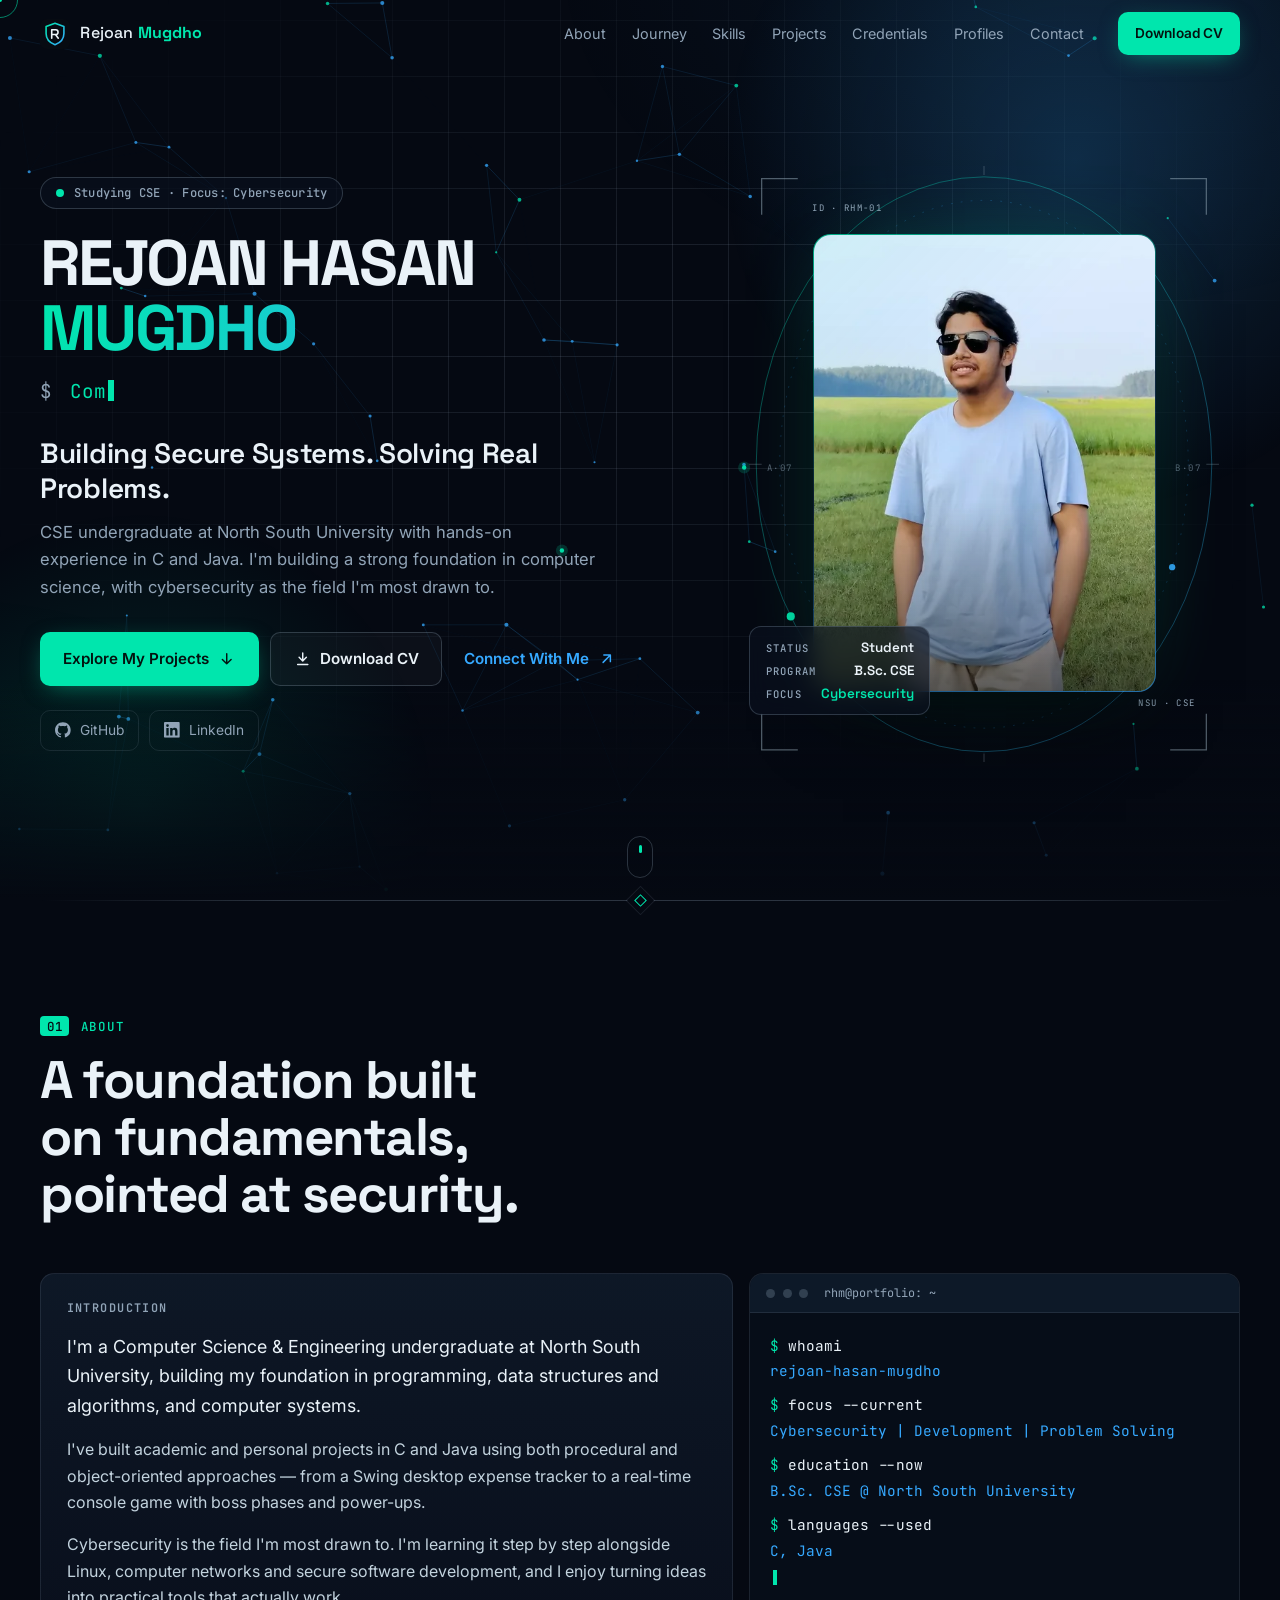
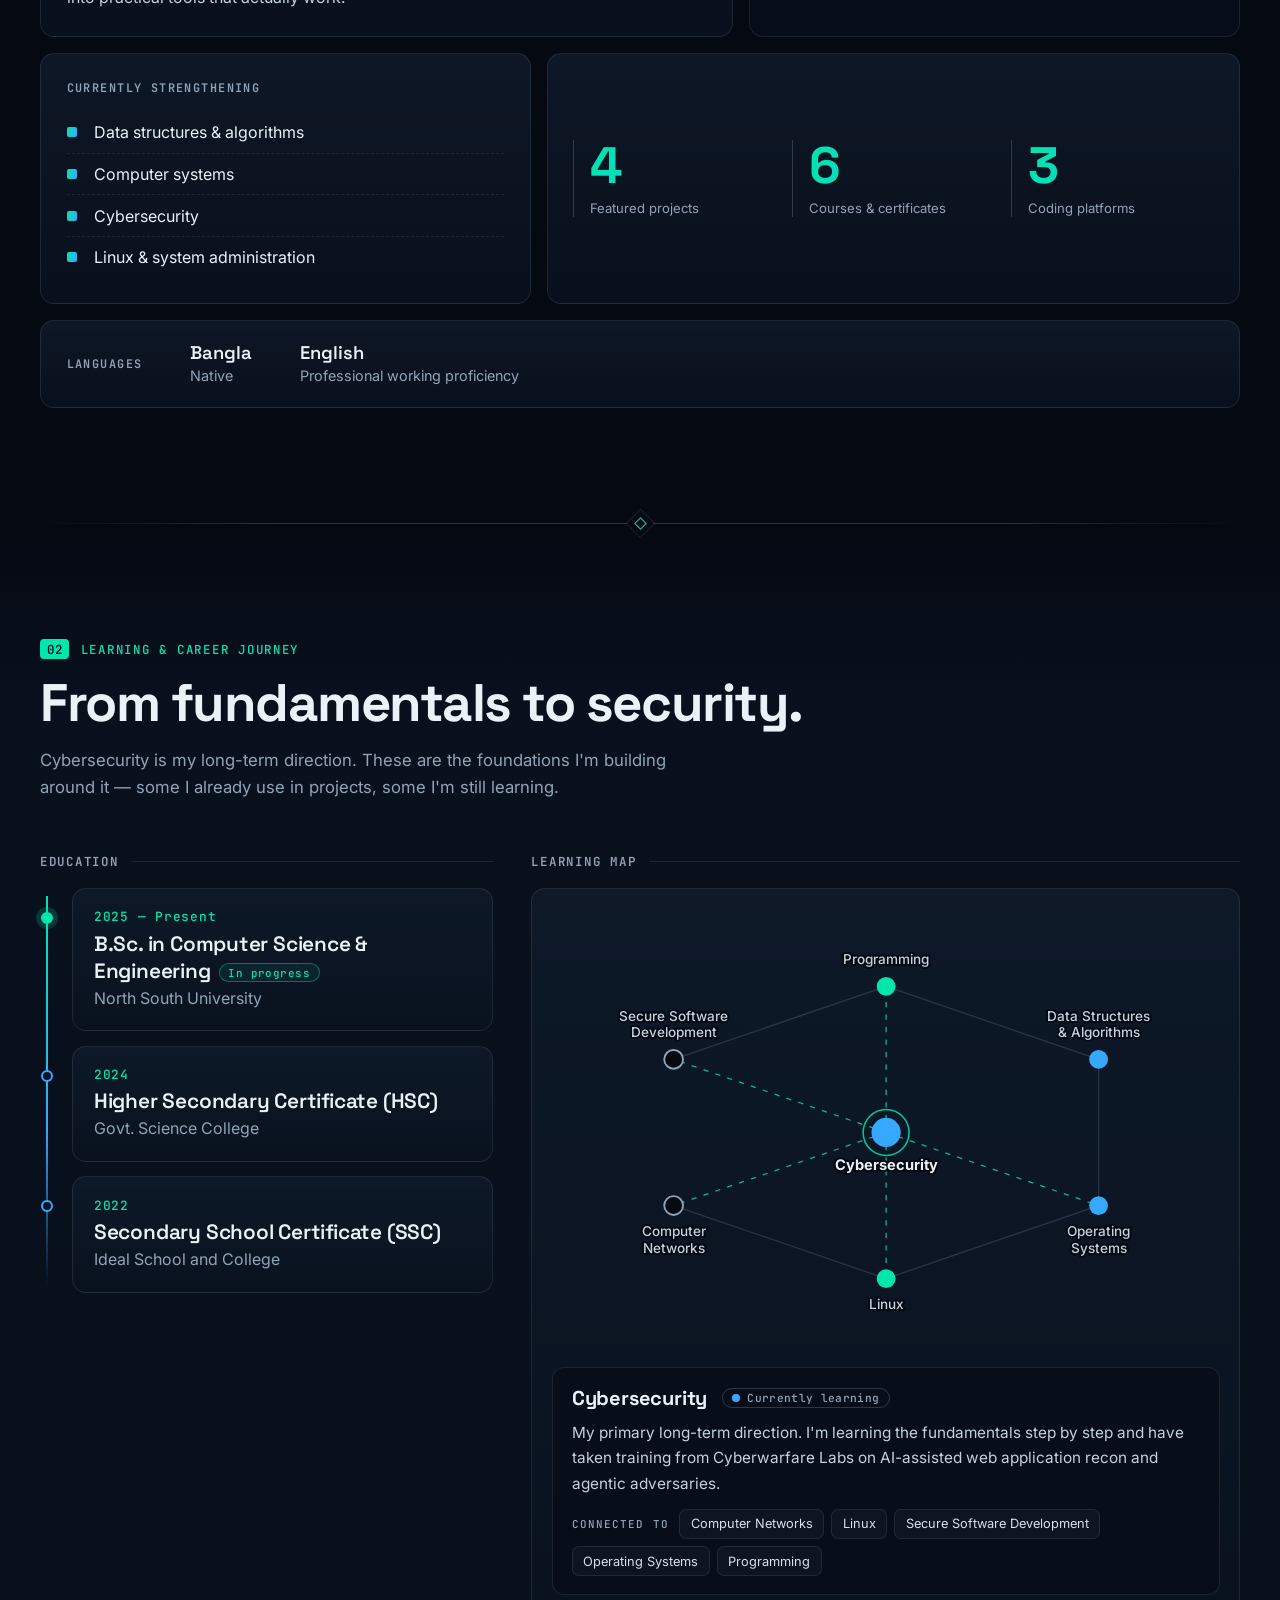
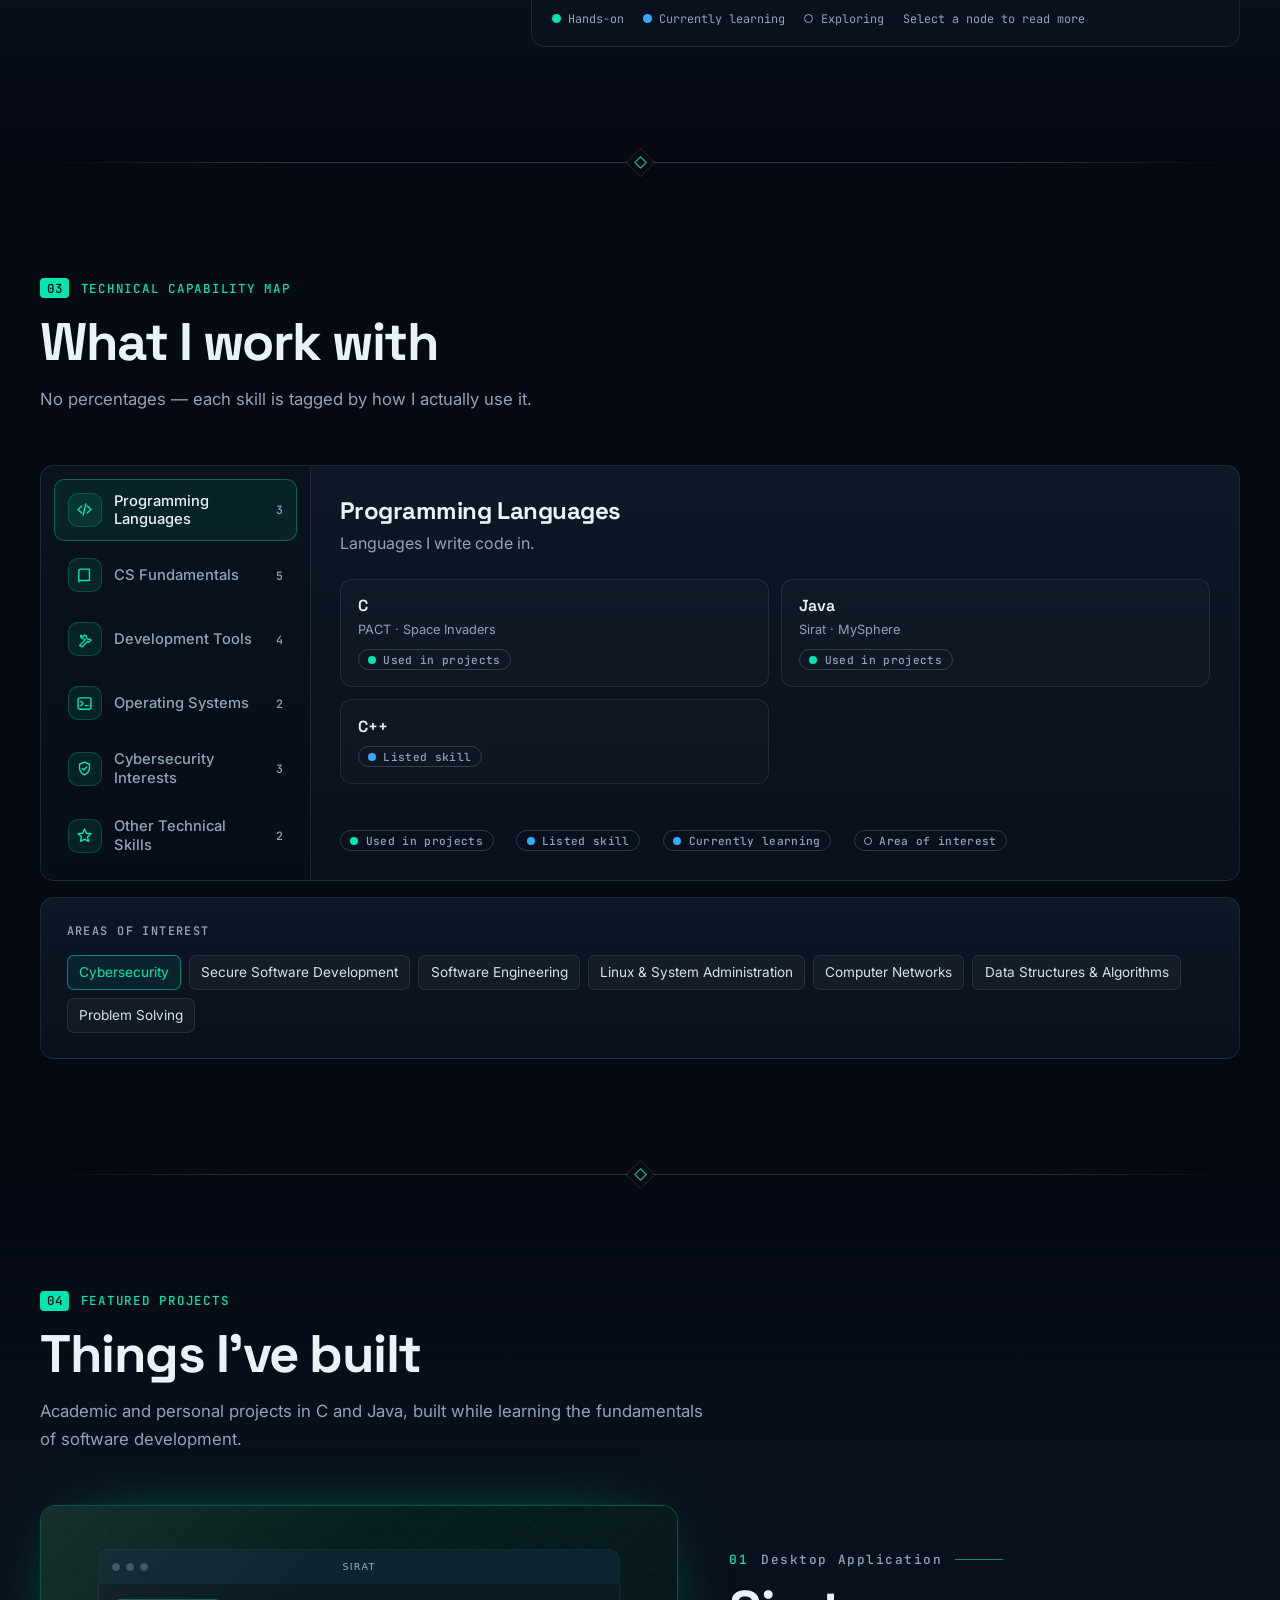
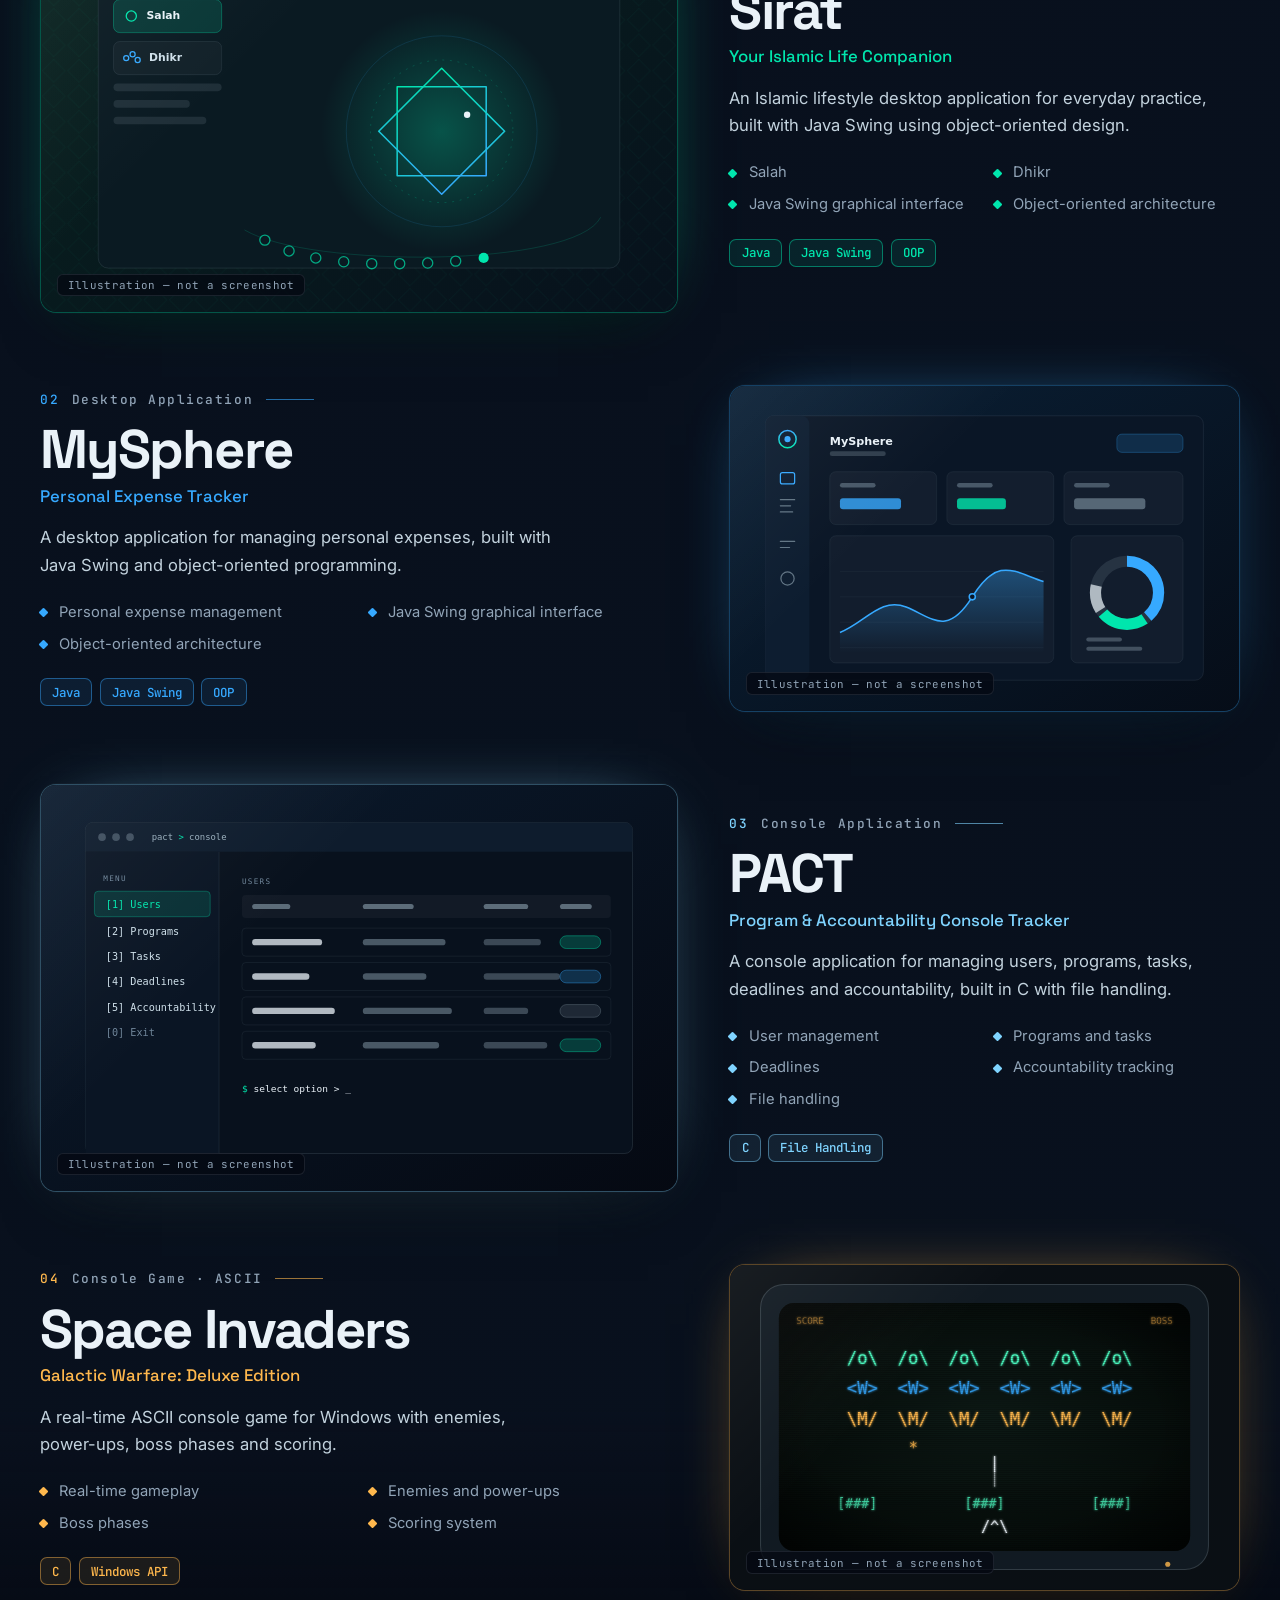
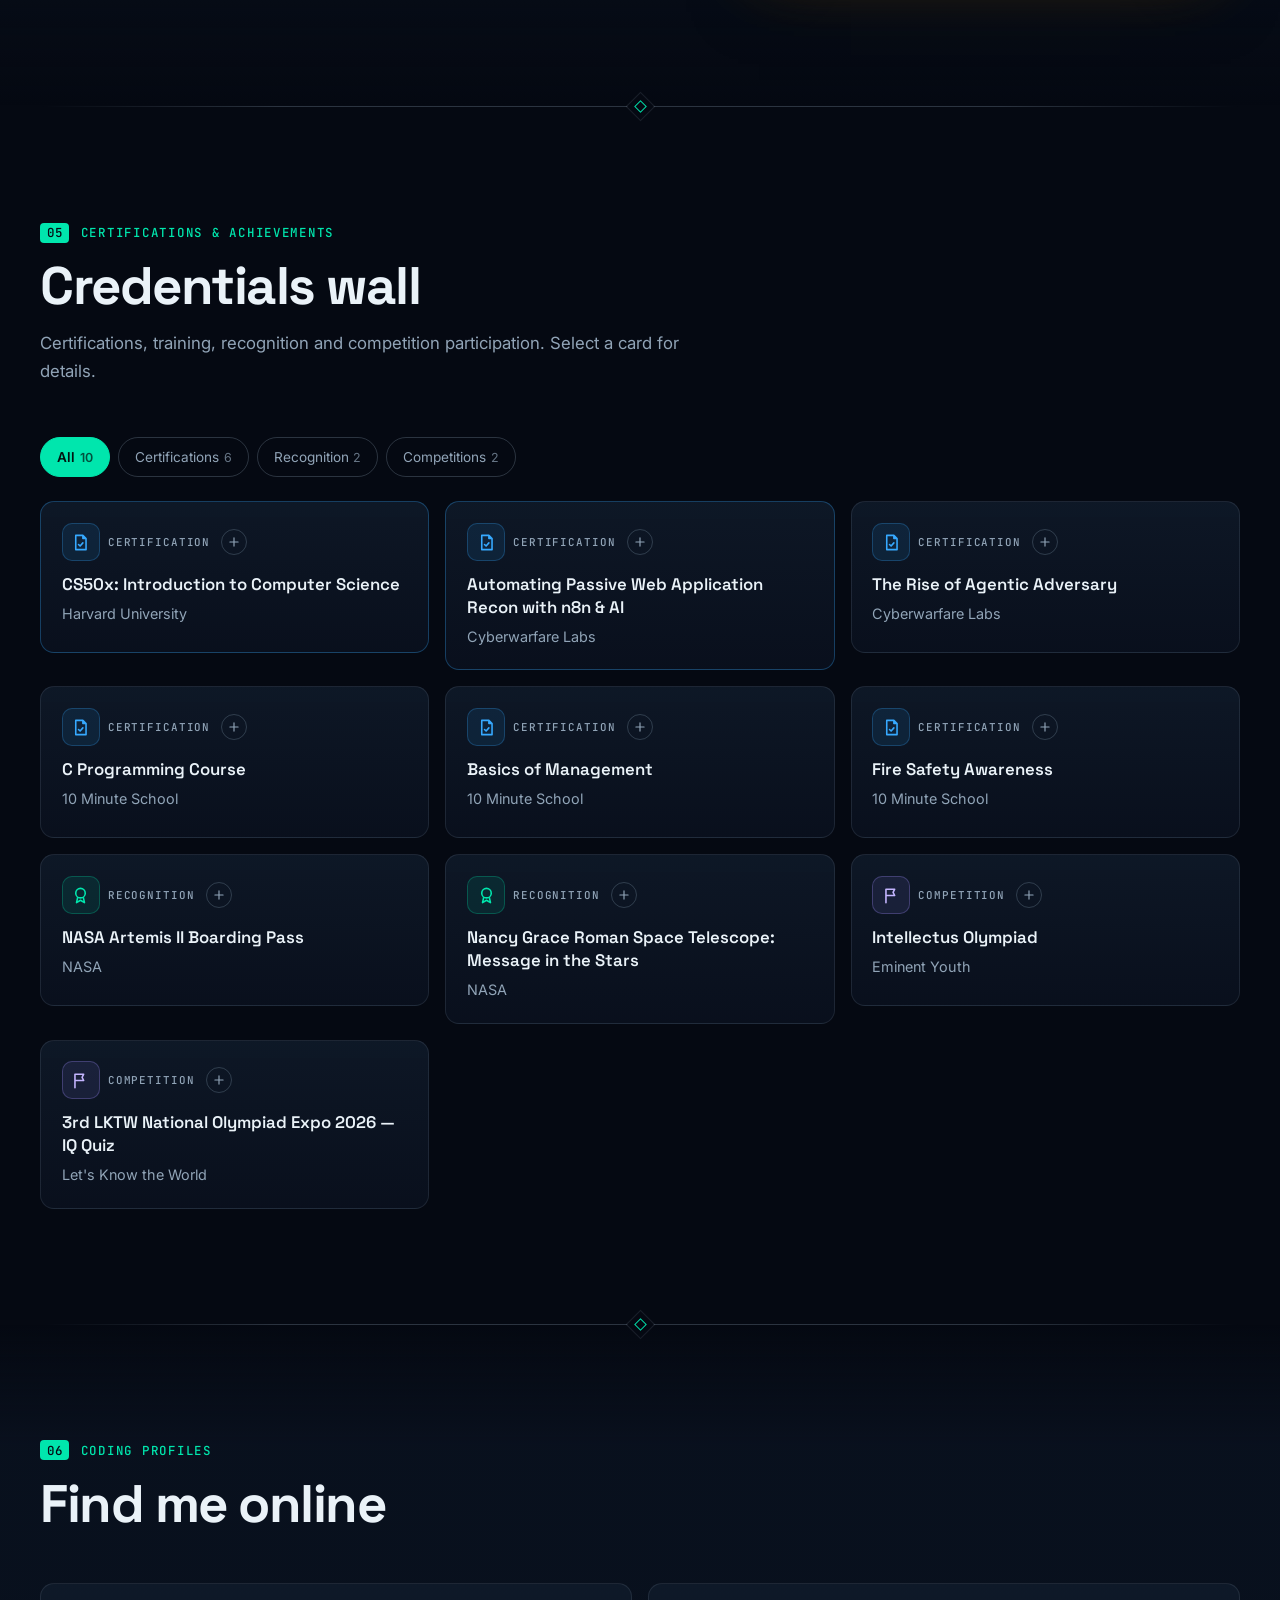
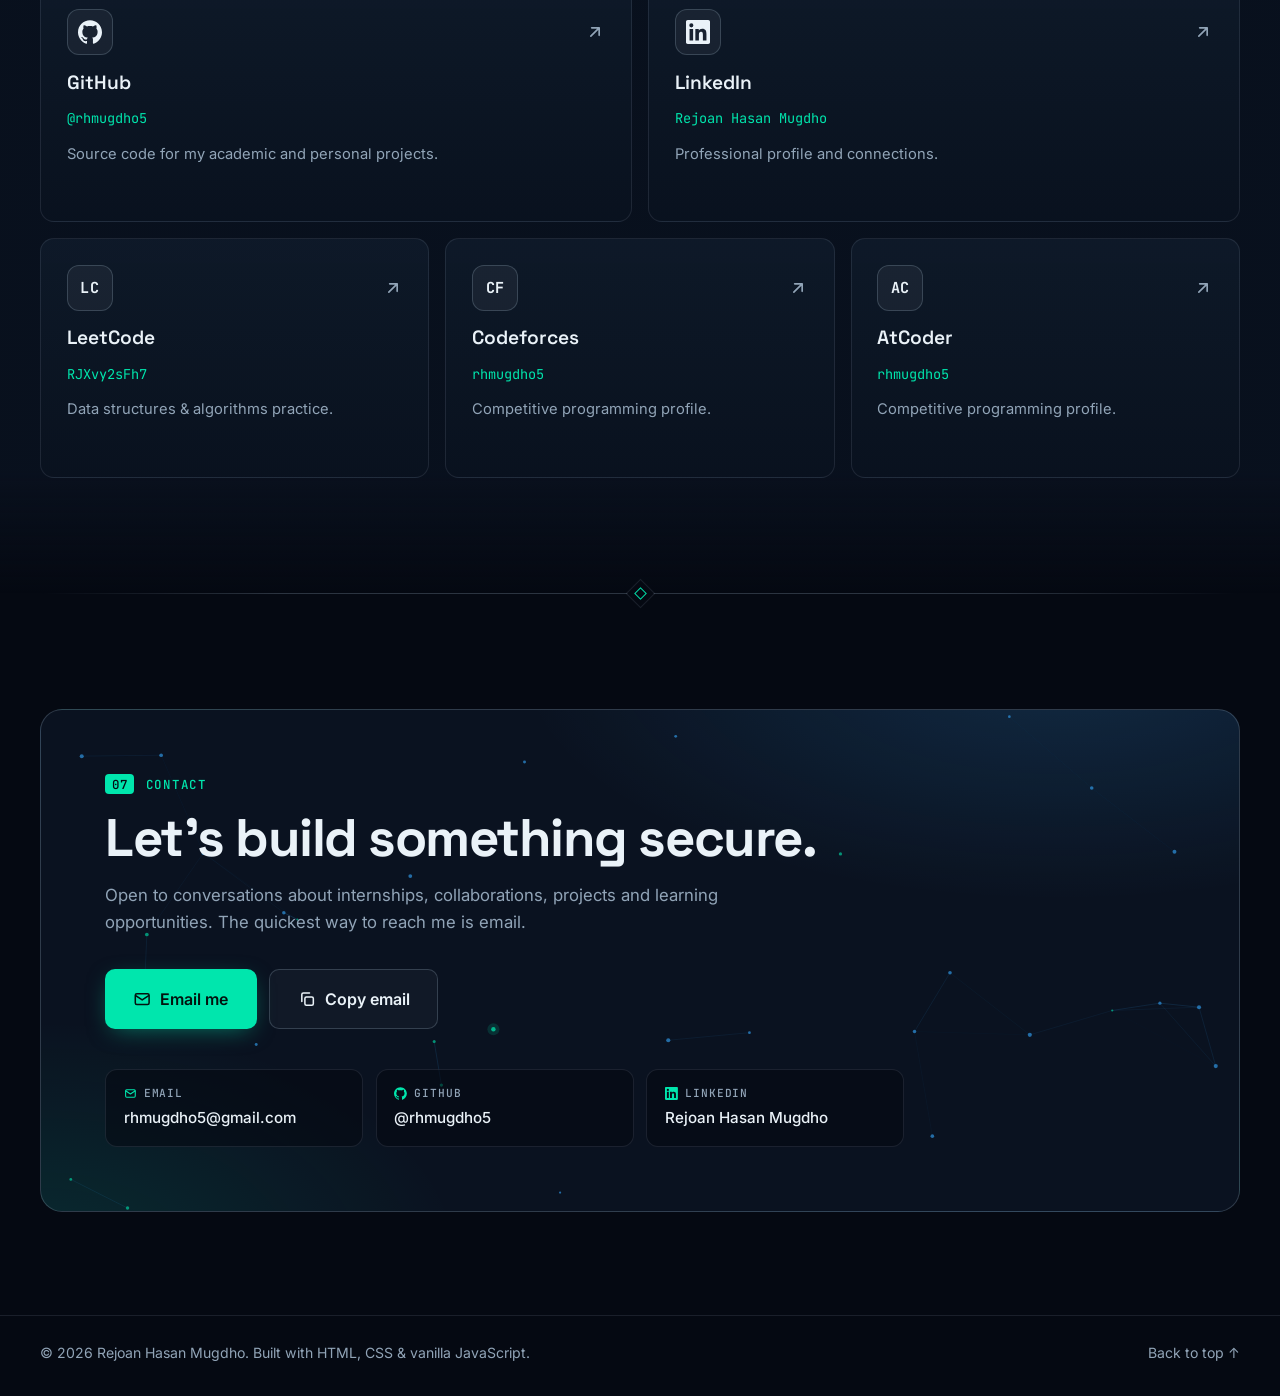
==== commit e0123434: "new final" ====
--- a/index.html
+++ b/index.html
@@ -1,202 +1,287 @@
-<!DOCTYPE html>
+<!doctype html>
 <html lang="en">
 <head>
   <meta charset="utf-8">
-  <meta name="viewport" content="width=device-width, initial-scale=1">
-  <title>Rejoan Hasan Mugdho — CSE Student &amp; Cybersecurity Enthusiast</title>
-  <meta name="description" content="Portfolio of Rejoan Hasan Mugdho, a Computer Science &amp; Engineering student at North South University focused on cybersecurity. Building secure systems. Solving real problems.">
+  <meta name="viewport" content="width=device-width, initial-scale=1, viewport-fit=cover">
+  <title>Rejoan Hasan Mugdho — CSE Student &amp; Cybersecurity Learner | Portfolio</title>
+  <meta name="description" content="Portfolio of Rejoan Hasan Mugdho, Computer Science &amp; Engineering student at North South University with a focus on cybersecurity. Building Secure Systems. Solving Real Problems.">
   <meta name="author" content="Rejoan Hasan Mugdho">
   <meta name="theme-color" content="#050912">
+  <meta name="color-scheme" content="dark">
   <link rel="canonical" href="https://rhmugdho5.github.io/">
-  <link rel="icon" href="assets/favicon.svg" type="image/svg+xml">
-
-  <!-- Open Graph / Twitter (social previews can't run JavaScript, so edit these here) -->
+
+  <!-- Open Graph / Twitter (absolute URLs are required by social crawlers) -->
   <meta property="og:type" content="website">
+  <meta property="og:site_name" content="Rejoan Hasan Mugdho">
   <meta property="og:title" content="Rejoan Hasan Mugdho — Building Secure Systems. Solving Real Problems.">
-  <meta property="og:description" content="CSE student at North South University with a focus on cybersecurity. Projects, skills, certifications and contact.">
+  <meta property="og:description" content="CSE student at North South University focused on cybersecurity, software development and problem solving.">
   <meta property="og:url" content="https://rhmugdho5.github.io/">
   <meta property="og:image" content="https://rhmugdho5.github.io/assets/og-image.jpg">
-  <meta property="og:image:width" content="1200"><meta property="og:image:height" content="630">
+  <meta property="og:image:width" content="1200">
+  <meta property="og:image:height" content="630">
   <meta name="twitter:card" content="summary_large_image">
+  <meta name="twitter:title" content="Rejoan Hasan Mugdho — Portfolio">
+  <meta name="twitter:description" content="Building Secure Systems. Solving Real Problems.">
   <meta name="twitter:image" content="https://rhmugdho5.github.io/assets/og-image.jpg">
 
-  <script type="application/ld+json">
-  {"@context":"https://schema.org","@type":"Person","name":"Rejoan Hasan Mugdho","url":"https://rhmugdho5.github.io/",
-   "jobTitle":"Computer Science & Engineering Student","alumniOf":{"@type":"CollegeOrUniversity","name":"North South University"},
-   "email":"mailto:rhmugdho5@gmail.com",
-   "sameAs":["https://github.com/rhmugdho5","https://bd.linkedin.com/in/rejoan-hasan-mugdho"]}
-  </script>
-
+  <link rel="icon" type="image/svg+xml" href="assets/favicon.svg">
+  <link rel="apple-touch-icon" href="assets/apple-touch-icon.png">
+
+  <!-- Fonts: optional. If blocked/offline the site falls back to system fonts. -->
   <link rel="preconnect" href="https://fonts.googleapis.com">
   <link rel="preconnect" href="https://fonts.gstatic.com" crossorigin>
-  <link href="https://fonts.googleapis.com/css2?family=Inter:wght@400;500;600&family=JetBrains+Mono:wght@400;500&family=Space+Grotesk:wght@500;600;700&display=swap" rel="stylesheet">
+  <link rel="stylesheet" href="https://fonts.googleapis.com/css2?family=Inter:wght@400;500;600&family=JetBrains+Mono:wght@400;500&family=Space+Grotesk:wght@500;600;700&display=swap">
+
   <link rel="stylesheet" href="styles.css">
-  <script>document.documentElement.classList.add('js')</script>
+  <script>document.documentElement.className+=" js"</script>
+
+  <script type="application/ld+json">
+  {
+    "@context": "https://schema.org",
+    "@type": "Person",
+    "name": "Rejoan Hasan Mugdho",
+    "url": "https://rhmugdho5.github.io/",
+    "image": "https://rhmugdho5.github.io/assets/profile.jpg",
+    "jobTitle": "Computer Science & Engineering Student",
+    "alumniOf": { "@type": "CollegeOrUniversity", "name": "North South University" },
+    "email": "mailto:rhmugdho5@gmail.com",
+    "sameAs": [
+      "https://github.com/rhmugdho5",
+      "https://bd.linkedin.com/in/rejoan-hasan-mugdho"
+    ]
+  }
+  </script>
 </head>
 <body>
-  <a class="skip" href="#main">Skip to content</a>
-  <div class="progress" id="progress" aria-hidden="true"></div>
-
-  <header class="nav" id="nav">
-    <div class="wrap nav-in">
-      <a class="brand" href="#home" aria-label="Back to top"><span class="brand-mark" id="brandMark">RM</span><span class="brand-name" data-text="profile.name"></span></a>
-      <nav aria-label="Primary">
-        <ul class="nav-links" id="navLinks">
+  <a class="skip-link" href="#main">Skip to content</a>
+  <div class="progress" aria-hidden="true"><span id="progressBar"></span></div>
+  <div class="cursor" id="cursor" aria-hidden="true"><i></i></div>
+
+  <header class="site-header" id="siteHeader">
+    <nav class="nav" aria-label="Main">
+      <a class="brand" href="#top" aria-label="Rejoan Hasan Mugdho — back to top">
+        <img src="assets/favicon.svg" alt="" width="30" height="30">
+        <span class="brand-name">Rejoan <b>Mugdho</b></span>
+      </a>
+      <button class="nav-toggle" id="navToggle" type="button" aria-expanded="false" aria-controls="navMenu" aria-label="Open menu">
+        <span></span><span></span><span></span>
+      </button>
+      <div class="nav-menu" id="navMenu">
+        <ul id="navLinks">
           <li><a href="#about">About</a></li>
           <li><a href="#journey">Journey</a></li>
           <li><a href="#skills">Skills</a></li>
           <li><a href="#projects">Projects</a></li>
-          <li><a href="#credentials">Achievements</a></li>
+          <li><a href="#credentials">Credentials</a></li>
           <li><a href="#profiles">Profiles</a></li>
-          <li><a href="#contact" class="nav-cta">Contact</a></li>
+          <li><a href="#contact">Contact</a></li>
         </ul>
-      </nav>
-      <button class="menu-btn" id="menuBtn" aria-expanded="false" aria-controls="navLinks" aria-label="Open menu"><span></span><span></span><span></span></button>
-    </div>
+        <a class="btn btn-sm btn-primary" data-cv href="assets/cv.pdf" download="Rejoan_Hasan_Mugdho_CV.pdf">Download CV</a>
+      </div>
+    </nav>
   </header>
 
   <main id="main">
-    <!-- HERO -->
-    <section class="hero" id="home" aria-labelledby="heroName">
-      <div class="hero-bg" aria-hidden="true"><div class="gridfx"></div><canvas id="net"></canvas><i class="orb o1"></i><i class="orb o2"></i></div>
+    <!-- ================= HERO ================= -->
+    <section class="hero" id="top" aria-labelledby="heroTitle">
+      <div class="hero-bg" aria-hidden="true">
+        <div class="grid-anim"></div>
+        <canvas id="heroNet"></canvas>
+        <i class="glow g1"></i><i class="glow g2"></i>
+        <div class="vignette"></div>
+      </div>
       <div class="wrap hero-grid">
         <div class="hero-copy">
-          <p class="status reveal" id="heroAvail"></p>
-          <h1 id="heroName" class="reveal"><span data-text="profile.firstName"></span><span class="grad" data-text="profile.lastName"></span></h1>
-          <p class="role reveal" data-text="profile.title"></p>
-          <p class="typing reveal"><span class="pr" aria-hidden="true">›</span> <span data-text="profile.typingPrefix"></span> <b id="typed"></b><i class="caret" aria-hidden="true"></i></p>
-          <p class="tagline reveal" id="tagline"></p>
-          <p class="intro reveal" data-text="profile.intro"></p>
-          <div class="cta reveal">
-            <a class="btn primary" href="#projects"><span data-icon="code"></span>Explore My Projects</a>
-            <a class="btn ghost" id="cvBtn" href="#"><span data-icon="download"></span>Download CV</a>
-            <a class="btn ghost" href="#contact"><span data-icon="mail"></span>Connect With Me</a>
-          </div>
-          <div class="hero-social reveal" id="heroSocial"></div>
-        </div>
-        <figure class="portrait reveal" id="portrait">
-          <svg class="orbits" viewBox="0 0 500 620" preserveAspectRatio="none" aria-hidden="true" focusable="false">
-            <ellipse cx="250" cy="310" rx="238" ry="298" fill="none" stroke="rgba(0,230,173,.3)" stroke-dasharray="2 7"/>
-            <ellipse cx="250" cy="310" rx="226" ry="287" fill="none" stroke="rgba(54,169,255,.28)"/>
-            <circle r="3.5" fill="#00E6AD"><animateMotion dur="26s" repeatCount="indefinite" path="M12,310 a238,298 0 1,0 476,0 a238,298 0 1,0 -476,0"/></circle>
-            <circle r="3" fill="#36A9FF"><animateMotion dur="34s" repeatCount="indefinite" path="M24,310 a226,287 0 1,1 452,0 a226,287 0 1,1 -452,0"/></circle>
-            <circle r="2.5" fill="#EAF2F8" opacity=".7"><animateMotion dur="42s" begin="-14s" repeatCount="indefinite" path="M12,310 a238,298 0 1,0 476,0 a238,298 0 1,0 -476,0"/></circle>
-          </svg>
-          <div class="frame" id="frame">
-            <img id="photo" width="880" height="1100" alt="" fetchpriority="high">
-            <i class="brk" aria-hidden="true"></i>
-            <div class="panel" aria-label="Profile status">
-              <div class="p-h"><i aria-hidden="true"></i>system.status</div>
-              <dl id="panelRows"></dl>
+          <p class="status reveal"><span class="dot" aria-hidden="true"></span><span data-bind="status">Studying CSE · Focus: Cybersecurity</span></p>
+          <h1 id="heroTitle" class="hero-title reveal" style="--d:.06s"><span class="t-line" data-bind="firstLast">REJOAN HASAN</span> <span class="t-line grad" data-bind="lastName">MUGDHO</span></h1>
+          <p class="typing reveal" style="--d:.12s" aria-live="off"><span class="prompt" aria-hidden="true">$</span> <span id="typed" data-bind="typingFirst">Cybersecurity Enthusiast</span><span class="caret" aria-hidden="true"></span></p>
+          <p class="hero-tag reveal" style="--d:.18s" data-bind="tagline">Building Secure Systems. Solving Real Problems.</p>
+          <p class="hero-intro reveal" style="--d:.22s" data-bind="intro">CSE undergraduate at North South University with hands-on experience in C and Java.</p>
+          <div class="hero-cta reveal" style="--d:.27s">
+            <a class="btn btn-primary" href="#projects">Explore My Projects <svg class="i" aria-hidden="true"><use href="#i-arrow-down"/></svg></a>
+            <a class="btn btn-ghost" data-cv href="assets/cv.pdf" download="Rejoan_Hasan_Mugdho_CV.pdf"><svg class="i" aria-hidden="true"><use href="#i-download"/></svg> Download CV</a>
+            <a class="btn btn-link" href="#contact">Connect With Me <svg class="i" aria-hidden="true"><use href="#i-arrow-up-right"/></svg></a>
+          </div>
+          <ul class="hero-social reveal" style="--d:.32s" id="heroSocial" aria-label="Social links"></ul>
+        </div>
+
+        <figure class="hero-visual reveal" style="--d:.12s" id="heroVisual">
+          <div class="stage">
+            <svg class="hud" viewBox="0 0 520 660" aria-hidden="true" focusable="false">
+              <defs>
+                <linearGradient id="hudg" x1="0" y1="0" x2="1" y2="1"><stop offset="0" stop-color="#00E6AD"/><stop offset="1" stop-color="#36A9FF"/></linearGradient>
+              </defs>
+              <ellipse cx="260" cy="330" rx="252" ry="318" fill="none" stroke="url(#hudg)" stroke-opacity=".38"/>
+              <ellipse cx="260" cy="330" rx="226" ry="292" fill="none" stroke="#36A9FF" stroke-opacity=".24" stroke-dasharray="2 9"/>
+              <circle r="4.5" fill="#00E6AD"><animateMotion dur="38s" repeatCount="indefinite" path="M 8 330 a 252 318 0 1 0 504 0 a 252 318 0 1 0 -504 0"/></circle>
+              <circle r="3.5" fill="#36A9FF"><animateMotion dur="52s" repeatCount="indefinite" path="M 486 330 a 226 292 0 1 1 -452 0 a 226 292 0 1 1 452 0"/></circle>
+              <g stroke="#9AAFBD" stroke-opacity=".5" fill="none" stroke-width="1.4"><path d="M14 54V14h40M506 54V14h-40M14 606v40h40M506 606v40h-40"/></g>
+              <g stroke="#9AAFBD" stroke-opacity=".35"><path d="M0 330h14M506 330h14M260 0v10M260 650v10"/></g>
+              <g font-family="JetBrains Mono,ui-monospace,monospace" font-size="10" fill="#91A4B7" letter-spacing="1.5">
+                <text x="70" y="50">ID · RHM-01</text>
+                <text x="494" y="598" text-anchor="end">NSU · CSE</text>
+                <text x="500" y="338" text-anchor="end" opacity=".6">B·07</text>
+                <text x="20" y="338" opacity=".6">A·07</text>
+              </g>
+            </svg>
+            <div class="portrait" id="portrait">
+              <picture>
+                <source id="heroSrcSmall" type="image/webp" srcset="assets/profile-480.webp 480w, assets/profile.webp 960w" sizes="(max-width:700px) 80vw, 420px">
+                <img id="heroPhoto" src="assets/profile.jpg" alt="Portrait of Rejoan Hasan Mugdho" width="960" height="1280" fetchpriority="high" decoding="async">
+              </picture>
+              
             </div>
-          </div>
-          <span class="lab l1" aria-hidden="true">// profile.01</span>
-          <span class="lab l2" aria-hidden="true" id="labUni"></span>
+            <dl class="panel glass" id="statusPanel" aria-label="Profile summary"></dl>
+          </div>
         </figure>
       </div>
-      <a class="scroll-hint" href="#about" aria-label="Scroll to About"><span></span></a>
-    </section>
-
-    <!-- ABOUT -->
-    <section class="section" id="about" aria-labelledby="aboutH">
-      <div class="wrap">
-        <header class="sec-head reveal"><span class="eyebrow">01 · about</span><h2 id="aboutH">Curious by nature, <em>security-minded</em> by choice.</h2></header>
-        <div class="bento" id="aboutGrid"></div>
-      </div>
-    </section>
-
-    <!-- JOURNEY -->
-    <section class="section alt" id="journey" aria-labelledby="journeyH">
-      <div class="wrap">
-        <header class="sec-head reveal"><span class="eyebrow">02 · learning journey</span><h2 id="journeyH">Learning with <em>direction</em>.</h2>
-          <p class="sec-sub">Where I study today and where I am heading. Focus areas are shown honestly: what I use, what I am learning, and what I want to grow into.</p></header>
+      <a class="scroll-cue" href="#about" aria-label="Scroll to About"><span></span></a>
+    </section>
+
+    <div class="divider" aria-hidden="true"><span></span></div>
+
+    <!-- ================= ABOUT ================= -->
+    <section class="section" id="about" aria-labelledby="aboutTitle">
+      <div class="wrap">
+        <header class="sec-head reveal"><p class="kicker"><b>01</b> About</p><h2 id="aboutTitle" data-bind="aboutHeading">A foundation built on fundamentals, pointed at security.</h2></header>
+        <div class="bento" id="aboutBento"></div>
+      </div>
+    </section>
+
+    <div class="divider" aria-hidden="true"><span></span></div>
+
+    <!-- ================= JOURNEY ================= -->
+    <section class="section alt" id="journey" aria-labelledby="journeyTitle">
+      <div class="wrap">
+        <header class="sec-head reveal"><p class="kicker"><b>02</b> Learning &amp; Career Journey</p><h2 id="journeyTitle">From fundamentals to security.</h2><p class="sec-lead" id="journeyLead"></p></header>
         <div class="journey-grid">
-          <div><h3 class="sub reveal">Education</h3><ol class="timeline" id="eduList"></ol></div>
-          <div class="fm reveal">
-            <h3 class="sub">Focus map <span class="hint">select a node</span></h3>
-            <div class="card fm-card">
-              <svg id="fmSvg" viewBox="0 0 560 340" role="img" aria-label="Network map connecting cybersecurity with my learning focus areas"></svg>
-              <div class="fm-chips" id="fmChips"></div>
-              <div class="fm-detail" id="fmDetail" aria-live="polite"></div>
+          <div class="reveal">
+            <h3 class="sub-h" id="education">Education</h3>
+            <ol class="timeline" id="eduTimeline"></ol>
+          </div>
+          <div class="reveal" style="--d:.08s">
+            <h3 class="sub-h">Learning map</h3>
+            <div class="learn card" id="learnMap"></div>
+          </div>
+        </div>
+      </div>
+    </section>
+
+    <div class="divider" aria-hidden="true"><span></span></div>
+
+    <!-- ================= SKILLS ================= -->
+    <section class="section" id="skills" aria-labelledby="skillsTitle">
+      <div class="wrap">
+        <header class="sec-head reveal"><p class="kicker"><b>03</b> Technical Capability Map</p><h2 id="skillsTitle">What I work with</h2><p class="sec-lead">No percentages — each skill is tagged by how I actually use it.</p></header>
+        <div class="skillmap card reveal" id="skillsMap"></div>
+        <div class="interests card reveal" id="interests"></div>
+      </div>
+    </section>
+
+    <div class="divider" aria-hidden="true"><span></span></div>
+
+    <!-- ================= PROJECTS ================= -->
+    <section class="section alt" id="projects" aria-labelledby="projTitle">
+      <div class="wrap">
+        <header class="sec-head reveal"><p class="kicker"><b>04</b> Featured Projects</p><h2 id="projTitle">Things I've built</h2><p class="sec-lead">Academic and personal projects in C and Java, built while learning the fundamentals of software development.</p></header>
+        <div class="projects" id="projectsGrid"></div>
+      </div>
+    </section>
+
+    <div class="divider" aria-hidden="true"><span></span></div>
+
+    <!-- ================= CREDENTIALS ================= -->
+    <section class="section" id="credentials" aria-labelledby="credTitle">
+      <div class="wrap">
+        <header class="sec-head reveal"><p class="kicker"><b>05</b> Certifications &amp; Achievements</p><h2 id="credTitle">Credentials wall</h2><p class="sec-lead">Certifications, training, recognition and competition participation. Select a card for details.</p></header>
+        <div class="filters reveal" id="credFilters" role="group" aria-label="Filter credentials"></div>
+        <div class="cred-grid" id="credGrid"></div>
+      </div>
+    </section>
+
+    <div class="divider" aria-hidden="true"><span></span></div>
+
+    <!-- ================= PROFILES ================= -->
+    <section class="section alt" id="profiles" aria-labelledby="profTitle">
+      <div class="wrap">
+        <header class="sec-head reveal"><p class="kicker"><b>06</b> Coding Profiles</p><h2 id="profTitle">Find me online</h2></header>
+        <div class="profiles-grid" id="profilesGrid"></div>
+        <div class="gh-latest reveal" id="ghLatest" hidden>
+          <h3>Latest on GitHub</h3>
+          <ul id="ghRepos" class="gh-repos"></ul>
+          <p class="gh-note">Fetched live from the public GitHub API.</p>
+        </div>
+      </div>
+    </section>
+
+    <div class="divider" aria-hidden="true"><span></span></div>
+
+    <!-- ================= CONTACT ================= -->
+    <section class="section contact" id="contact" aria-labelledby="contactTitle">
+      <div class="wrap">
+        <div class="contact-card reveal">
+          <canvas id="contactNet" aria-hidden="true"></canvas>
+          <div class="contact-in">
+            <p class="kicker"><b>07</b> Contact</p>
+            <h2 id="contactTitle" data-bind="contactHeading">Let's build something secure.</h2>
+            <p class="sec-lead" data-bind="contactText"></p>
+            <div class="contact-cta">
+              <a class="btn btn-primary btn-lg" id="emailCta" href="mailto:rhmugdho5@gmail.com"><svg class="i" aria-hidden="true"><use href="#i-mail"/></svg> Email me</a>
+              <button class="btn btn-ghost btn-lg" id="copyEmail" type="button"><svg class="i" aria-hidden="true"><use href="#i-copy"/></svg> <span>Copy email</span></button>
             </div>
-          </div>
-        </div>
-      </div>
-    </section>
-
-    <!-- SKILLS -->
-    <section class="section" id="skills" aria-labelledby="skillsH">
-      <div class="wrap">
-        <header class="sec-head reveal"><span class="eyebrow">03 · capability map</span><h2 id="skillsH">What I <em>use</em> and what I'm <em>learning</em>.</h2></header>
-        <div class="sk-bar reveal" id="skBar"></div>
-        <div class="skill-grid" id="skillGrid" data-f="all"></div>
-      </div>
-    </section>
-
-    <!-- PROJECTS -->
-    <section class="section alt" id="projects" aria-labelledby="projH">
-      <div class="wrap">
-        <header class="sec-head reveal"><span class="eyebrow">04 · featured projects</span><h2 id="projH">Things I've <em>built</em>.</h2>
-          <p class="sec-sub">Four projects in C and Java. The previews are original illustrations of each project, not screenshots.</p></header>
-        <div class="proj-list" id="projGrid"></div>
-      </div>
-    </section>
-
-    <!-- CERTIFICATIONS & ACHIEVEMENTS -->
-    <section class="section" id="credentials" aria-labelledby="credH">
-      <div class="wrap">
-        <header class="sec-head reveal"><span class="eyebrow">05 · certifications &amp; achievements</span><h2 id="credH">Learning, <em>recognised</em>.</h2></header>
-        <div class="cred-layout">
-          <div><h3 class="sub reveal">Certifications &amp; Training <span class="hint">tap a card for details</span></h3><ul class="cert-grid" id="certGrid"></ul></div>
-          <div class="cred-side">
-            <div><h3 class="sub reveal">Achievements &amp; Recognition</h3><ul class="stack" id="achList"></ul></div>
-            <div><h3 class="sub reveal">Competitions &amp; Participation</h3><ul class="stack" id="compList"></ul></div>
-          </div>
-        </div>
-      </div>
-    </section>
-
-    <!-- PROFILES -->
-    <section class="section alt" id="profiles" aria-labelledby="profH">
-      <div class="wrap">
-        <header class="sec-head reveal"><span class="eyebrow">06 · coding profiles</span><h2 id="profH">Find me <em>online</em>.</h2></header>
-        <div class="prof-grid" id="profGrid"></div>
-        <div class="repos reveal" id="repos" hidden><h3 class="sub">Recently updated on GitHub</h3><ul class="repo-list" id="repoList"></ul></div>
-      </div>
-    </section>
-
-    <!-- CONTACT -->
-    <section class="section" id="contact" aria-labelledby="contactH">
-      <div class="wrap">
-        <div class="contact-card reveal">
-          <span class="eyebrow">07 · contact</span>
-          <h2 id="contactH" data-text="profile.contactHeading"></h2>
-          <p data-text="profile.contactText"></p>
-          <a class="btn primary big" id="mailBtn" href="#"><span data-icon="mail"></span><span>Send me an email</span></a>
-          <ul class="contact-list" id="contactList"></ul>
+            <ul class="contact-list" id="contactList"></ul>
+          </div>
         </div>
       </div>
     </section>
   </main>
 
   <footer class="footer">
-    <div class="wrap foot-in">
-      <p>© <span id="year"></span> <span data-text="profile.name"></span>. Built with HTML, CSS &amp; JavaScript.</p>
-      <p class="foot-cmd" aria-hidden="true">$ echo "<span data-text="profile.tagline"></span>"</p>
-      <a href="#home">Back to top ↑</a>
+    <div class="wrap footer-in">
+      <p>© <span id="year">2026</span> <span data-bind="name">Rejoan Hasan Mugdho</span>. <span data-bind="footerNote"></span></p>
+      <a href="#top">Back to top ↑</a>
     </div>
   </footer>
 
-  <noscript><div class="noscript"><h1>Rejoan Hasan Mugdho</h1><p>CSE student at North South University · Building Secure Systems. Solving Real Problems.</p><p>This portfolio needs JavaScript. <a href="assets/cv.pdf">Download CV</a> · <a href="mailto:rhmugdho5@gmail.com">rhmugdho5@gmail.com</a> · <a href="https://github.com/rhmugdho5">GitHub</a></p></div></noscript>
-
-  <script src="data/profile.js"></script>
-  <script src="data/education.js"></script>
-  <script src="data/journey.js"></script>
-  <script src="data/skills.js"></script>
-  <script src="data/projects.js"></script>
-  <script src="data/certifications.js"></script>
-  <script src="data/achievements.js"></script>
-  <script src="data/social.js"></script>
-  <script src="script.js"></script>
+  <noscript>
+    <div class="noscript">This portfolio loads its content with JavaScript. You can still reach me at
+      <a href="mailto:rhmugdho5@gmail.com">rhmugdho5@gmail.com</a> or <a href="assets/cv.pdf" download>download my CV</a>.</div>
+  </noscript>
+
+    <!-- SVG icon sprite -->
+  <svg width="0" height="0" style="position:absolute" aria-hidden="true" focusable="false">
+    <defs>
+      <symbol id="i-arrow-down" viewBox="0 0 24 24"><path d="M12 5v14M6 13l6 6 6-6" fill="none" stroke="currentColor" stroke-width="2" stroke-linecap="round" stroke-linejoin="round"/></symbol>
+      <symbol id="i-arrow-up-right" viewBox="0 0 24 24"><path d="M7 17 17 7M8 7h9v9" fill="none" stroke="currentColor" stroke-width="2" stroke-linecap="round" stroke-linejoin="round"/></symbol>
+      <symbol id="i-download" viewBox="0 0 24 24"><path d="M12 4v11M7 10l5 5 5-5M5 20h14" fill="none" stroke="currentColor" stroke-width="2" stroke-linecap="round" stroke-linejoin="round"/></symbol>
+      <symbol id="i-mail" viewBox="0 0 24 24"><rect x="3" y="5" width="18" height="14" rx="2" fill="none" stroke="currentColor" stroke-width="2"/><path d="m3 7 9 6 9-6" fill="none" stroke="currentColor" stroke-width="2" stroke-linejoin="round"/></symbol>
+      <symbol id="i-phone" viewBox="0 0 24 24"><path d="M5 4h4l2 5-2.5 1.5a11 11 0 0 0 5 5L15 13l5 2v4a2 2 0 0 1-2 2A16 16 0 0 1 3 6a2 2 0 0 1 2-2z" fill="none" stroke="currentColor" stroke-width="2" stroke-linejoin="round"/></symbol>
+      <symbol id="i-copy" viewBox="0 0 24 24"><rect x="9" y="9" width="11" height="11" rx="2" fill="none" stroke="currentColor" stroke-width="2"/><path d="M5 15V6a2 2 0 0 1 2-2h8" fill="none" stroke="currentColor" stroke-width="2" stroke-linecap="round"/></symbol>
+      <symbol id="i-check" viewBox="0 0 24 24"><path d="m5 12.5 4.5 4.5L19 7" fill="none" stroke="currentColor" stroke-width="2.4" stroke-linecap="round" stroke-linejoin="round"/></symbol>
+      <symbol id="i-shield" viewBox="0 0 24 24"><path d="M12 3 5 6v5c0 4.5 3 8 7 10 4-2 7-5.500 7-10V6z" fill="none" stroke="currentColor" stroke-width="2" stroke-linejoin="round"/><path d="m9 12 2 2 4-4" fill="none" stroke="currentColor" stroke-width="2" stroke-linecap="round" stroke-linejoin="round"/></symbol>
+      <symbol id="i-cap" viewBox="0 0 24 24"><path d="m2 9 10-5 10 5-10 5z" fill="none" stroke="currentColor" stroke-width="2" stroke-linejoin="round"/><path d="M6 11.500V16c0 1.500 2.700 3 6 3s6-1.500 6-3v-4.500" fill="none" stroke="currentColor" stroke-width="2"/></symbol>
+      <symbol id="i-code" viewBox="0 0 24 24"><path d="m8 7-5 5 5 5M16 7l5 5-5 5M14 4l-4 16" fill="none" stroke="currentColor" stroke-width="2" stroke-linecap="round" stroke-linejoin="round"/></symbol>
+      <symbol id="i-book" viewBox="0 0 24 24"><path d="M4 5a2 2 0 0 1 2-2h13v16H6a2 2 0 0 0-2 2zM4 19V5" fill="none" stroke="currentColor" stroke-width="2" stroke-linejoin="round"/></symbol>
+      <symbol id="i-tools" viewBox="0 0 24 24"><path d="M14.500 6.500a4 4 0 0 0 5 5L21 13l-3 3-1.500-1.500-8 8L5 20.500l8-8L11.500 11a4 4 0 0 1-5-5L9 8.500 11.500 6z" fill="none" stroke="currentColor" stroke-width="1.800" stroke-linejoin="round"/></symbol>
+      <symbol id="i-terminal" viewBox="0 0 24 24"><rect x="3" y="4" width="18" height="16" rx="2" fill="none" stroke="currentColor" stroke-width="2"/><path d="m7 9 3 3-3 3M13 15h4" fill="none" stroke="currentColor" stroke-width="2" stroke-linecap="round" stroke-linejoin="round"/></symbol>
+      <symbol id="i-layers" viewBox="0 0 24 24"><path d="m12 3 9 5-9 5-9-5zM3 13l9 5 9-5" fill="none" stroke="currentColor" stroke-width="2" stroke-linejoin="round"/></symbol>
+      <symbol id="i-star" viewBox="0 0 24 24"><path d="m12 3 2.700 5.800 6.300.8-4.600 4.300 1.200 6.300L12 17.200 6.400 20.200l1.200-6.300L3 9.600l6.300-.8z" fill="none" stroke="currentColor" stroke-width="2" stroke-linejoin="round"/></symbol>
+      <symbol id="i-award" viewBox="0 0 24 24"><circle cx="12" cy="9" r="6" fill="none" stroke="currentColor" stroke-width="2"/><path d="m8.500 14-1.500 7 5-3 5 3-1.500-7" fill="none" stroke="currentColor" stroke-width="2" stroke-linejoin="round"/></symbol>
+      <symbol id="i-flag" viewBox="0 0 24 24"><path d="M5 21V4M5 4h11l-2 4 2 4H5" fill="none" stroke="currentColor" stroke-width="2" stroke-linejoin="round" stroke-linecap="round"/></symbol>
+      <symbol id="i-cert" viewBox="0 0 24 24"><path d="M6 3h9l4 4v14H6zM15 3v4h4M9.500 14.500l2 2 3.500-4" fill="none" stroke="currentColor" stroke-width="2" stroke-linecap="round" stroke-linejoin="round"/></symbol>
+      <symbol id="i-github" viewBox="0 0 24 24"><path fill="currentColor" d="M12 .297c-6.630 0-12 5.373-12 12 0 5.303 3.438 9.800 8.205 11.385.6.113.82-.258.82-.577 0-.285-.01-1.040-.015-2.040-3.338.724-4.042-1.610-4.042-1.610C4.422 18.070 3.633 17.700 3.633 17.700c-1.087-.744.084-.729.084-.729 1.205.084 1.838 1.236 1.838 1.236 1.070 1.835 2.809 1.305 3.495.998.108-.776.417-1.305.760-1.605-2.665-.3-5.466-1.332-5.466-5.930 0-1.310.465-2.380 1.235-3.220-.135-.303-.54-1.523.105-3.176 0 0 1.005-.322 3.300 1.230.96-.267 1.980-.399 3-.405 1.020.006 2.040.138 3 .405 2.280-1.552 3.285-1.230 3.285-1.230.645 1.653.24 2.873.12 3.176.765.84 1.230 1.910 1.230 3.220 0 4.610-2.805 5.625-5.475 5.920.42.36.81 1.096.81 2.220 0 1.606-.015 2.896-.015 3.286 0 .315.21.69.825.57C20.565 22.092 24 17.592 24 12.297c0-6.627-5.373-12-12-12"/></symbol>
+      <symbol id="i-linkedin" viewBox="0 0 24 24"><path fill="currentColor" d="M20.447 20.452h-3.554v-5.569c0-1.328-.027-3.037-1.852-3.037-1.853 0-2.136 1.445-2.136 2.939v5.667H9.351V9h3.414v1.561h.046c.477-.9 1.637-1.850 3.370-1.850 3.601 0 4.267 2.370 4.267 5.455v6.286zM5.337 7.433a2.062 2.062 0 1 1 0-4.125 2.062 2.062 0 0 1 0 4.125zM7.119 20.452H3.555V9h3.564v11.452zM22.225 0H1.771C.792 0 0 .774 0 1.729v20.542C0 23.227.792 24 1.771 24h20.451C23.200 24 24 23.227 24 22.271V1.729C24 .774 23.200 0 22.222 0h.003z"/></symbol>
+          <symbol id="i-plus" viewBox="0 0 24 24"><path d="M12 5v14M5 12h14" fill="none" stroke="currentColor" stroke-width="2" stroke-linecap="round"/></symbol>
+    </defs>
+  </svg>
+  <script src="data/profile.js" defer></script>
+  <script src="data/social.js" defer></script>
+  <script src="data/education.js" defer></script>
+  <script src="data/skills.js" defer></script>
+  <script src="data/learning.js" defer></script>
+  <script src="data/projects.js" defer></script>
+  <script src="data/certifications.js" defer></script>
+  <script src="data/achievements.js" defer></script>
+  <script src="script.js" defer></script>
 </body>
 </html>
--- a/styles.css
+++ b/styles.css
@@ -1,392 +1,452 @@
-/* ============ Design tokens ============ */
-:root{
-  --bg:#050912; --bg2:#0A1220; --surf:#101C2C; --em:#00E6AD; --bl:#36A9FF;
-  --tx:#EAF2F8; --tx2:#91A4B7; --line:rgba(145,164,183,.15); --line2:rgba(145,164,183,.26);
-  --glass:rgba(16,28,44,.55); --glass-hi:rgba(20,36,56,.72);
-  --r:14px; --grad:linear-gradient(120deg,var(--em),var(--bl));
-  --f-d:"Space Grotesk",Inter,system-ui,-apple-system,"Segoe UI",sans-serif;
-  --f-b:Inter,system-ui,-apple-system,"Segoe UI",Roboto,sans-serif;
-  --f-m:"JetBrains Mono",ui-monospace,SFMono-Regular,Menlo,Consolas,monospace;
-  --nav-h:68px;
-}
-*{box-sizing:border-box;margin:0;padding:0}
-html{-webkit-text-size-adjust:100%;scroll-padding-top:calc(var(--nav-h) + 12px)}
-@media (prefers-reduced-motion:no-preference){html{scroll-behavior:smooth}}
-body{background:var(--bg);color:var(--tx);font:400 1rem/1.65 var(--f-b);overflow-x:hidden;-webkit-font-smoothing:antialiased}
-/* ambient layer: static, cheap, gives depth behind every section */
-body::before{content:"";position:fixed;inset:0;z-index:-1;pointer-events:none;
-  background:radial-gradient(900px 600px at 85% -10%,rgba(0,230,173,.07),transparent 60%),radial-gradient(800px 600px at -10% 105%,rgba(54,169,255,.08),transparent 60%),
-  linear-gradient(rgba(145,164,183,.028) 1px,transparent 1px) 0 0/64px 64px,linear-gradient(90deg,rgba(145,164,183,.028) 1px,transparent 1px) 0 0/64px 64px}
-img{max-width:100%;display:block}
-a{color:inherit;text-decoration:none}
-ul,ol{list-style:none}
-button{font:inherit;color:inherit;background:none;border:0;cursor:pointer;text-align:inherit}
-:focus-visible{outline:2px solid var(--em);outline-offset:3px;border-radius:6px}
-.wrap{width:min(1180px,100% - 2.5rem);margin-inline:auto}
-.skip{position:fixed;left:1rem;top:-4rem;background:var(--em);color:#04120d;padding:.6rem 1rem;border-radius:8px;z-index:300;font-weight:600}
-.skip:focus{top:1rem}
-.progress{position:fixed;inset:0 auto auto 0;height:2px;width:100%;background:var(--grad);transform-origin:0 50%;transform:scaleX(0);z-index:120}
-
-/* ============ Nav ============ */
-.nav{position:fixed;inset:0 0 auto 0;height:var(--nav-h);z-index:100;transition:background .3s,border-color .3s;border-bottom:1px solid transparent}
-.nav.stuck{background:rgba(5,9,18,.78);backdrop-filter:blur(14px);-webkit-backdrop-filter:blur(14px);border-color:var(--line)}
-.nav-in{display:flex;align-items:center;justify-content:space-between;height:100%}
-.brand{display:flex;align-items:center;gap:.7rem;font-family:var(--f-d);font-weight:600}
-.brand-mark{display:grid;place-items:center;width:36px;height:36px;border-radius:9px;border:1px solid transparent;background:linear-gradient(var(--bg),var(--bg)) padding-box,var(--grad) border-box;font-size:.82rem}
-.nav-links{display:flex;align-items:center;gap:.2rem}
-.nav-links a{position:relative;display:block;padding:.5rem .8rem;border-radius:8px;font-size:.9rem;color:var(--tx2);transition:color .2s}
-.nav-links a:hover,.nav-links a.active{color:var(--tx)}
-.nav-links a:not(.nav-cta)::after{content:"";position:absolute;left:.8rem;right:.8rem;bottom:.2rem;height:1px;background:var(--em);transform:scaleX(0);transform-origin:left;transition:transform .3s}
-.nav-links a.active:not(.nav-cta)::after,.nav-links a:not(.nav-cta):hover::after{transform:scaleX(1)}
-.nav-links .nav-cta{margin-left:.4rem;border:1px solid rgba(0,230,173,.45);color:var(--em)}
-.nav-links .nav-cta:hover{background:rgba(0,230,173,.12)}
-.menu-btn{display:none;width:44px;height:44px;border:1px solid var(--line);background:var(--glass);border-radius:10px;flex-direction:column;gap:5px;align-items:center;justify-content:center}
-.menu-btn span{width:18px;height:2px;background:var(--tx);border-radius:2px;transition:transform .25s,opacity .25s}
-.menu-btn[aria-expanded=true] span:nth-child(1){transform:translateY(7px) rotate(45deg)}
-.menu-btn[aria-expanded=true] span:nth-child(2){opacity:0}
-.menu-btn[aria-expanded=true] span:nth-child(3){transform:translateY(-7px) rotate(-45deg)}
-
-/* ============ Shared ============ */
-.btn{display:inline-flex;align-items:center;gap:.6rem;padding:.85rem 1.35rem;border-radius:10px;font:600 .95rem var(--f-b);border:1px solid var(--line2);transition:transform .2s,box-shadow .2s,background .2s,border-color .2s}
-.btn svg{width:18px;height:18px}
-.btn.primary{background:var(--grad);color:#03120c;border-color:transparent}
-.btn.primary:hover{transform:translateY(-2px);box-shadow:0 12px 30px -12px rgba(0,230,173,.6)}
-.btn.ghost{background:var(--glass);color:var(--tx);backdrop-filter:blur(8px);-webkit-backdrop-filter:blur(8px)}
-.btn.ghost:hover{border-color:rgba(0,230,173,.55);transform:translateY(-2px)}
-.btn.big{padding:1rem 1.8rem;font-size:1.02rem}
-svg.i{width:1.15em;height:1.15em;fill:none;stroke:currentColor;stroke-width:1.7;stroke-linecap:round;stroke-linejoin:round;flex:none}
-svg.i.fill{fill:currentColor;stroke:none}
-.badge{display:inline-grid;place-items:center;min-width:1.7em;height:1.7em;padding:0 .3em;border-radius:6px;background:rgba(54,169,255,.14);color:var(--bl);font:600 .72rem var(--f-m)}
-.section{padding:clamp(4.5rem,9vw,8rem) 0;position:relative}
-.section.alt{background:linear-gradient(180deg,transparent,rgba(10,18,32,.85) 14%,rgba(10,18,32,.85) 86%,transparent)}
-/* transition between sections: hairline with a single node */
-.section::before{content:"";position:absolute;top:0;left:50%;width:min(1180px,100% - 2.5rem);height:1px;transform:translateX(-50%);background:linear-gradient(90deg,transparent,rgba(0,230,173,.4) 20%,rgba(54,169,255,.4) 80%,transparent);opacity:.7}
-.section::after{content:"";position:absolute;top:-3px;left:calc(50% - 3px);width:7px;height:7px;border-radius:50%;background:var(--bg);border:1px solid var(--em)}
-.sec-head{margin-bottom:clamp(2rem,4vw,3.4rem);max-width:780px}
-.sec-sub{margin-top:1rem;color:var(--tx2);font-size:1.04rem;max-width:640px}
-.eyebrow{display:inline-flex;align-items:center;gap:.7rem;font:500 .78rem var(--f-m);letter-spacing:.14em;text-transform:uppercase;color:var(--em);margin-bottom:.9rem}
-.eyebrow::before{content:"";width:28px;height:1px;background:var(--em)}
-h2{font:700 clamp(2rem,4.6vw,3.4rem)/1.08 var(--f-d);letter-spacing:-.025em}
-h2 em{white-space:nowrap;font-style:normal;background:var(--grad);-webkit-background-clip:text;background-clip:text;color:transparent}
-.sub{font:600 .78rem var(--f-m);letter-spacing:.12em;text-transform:uppercase;color:var(--tx2);margin-bottom:1rem}
-.hint{margin-left:.6rem;color:rgba(145,164,183,.6);font-weight:400;text-transform:none;letter-spacing:.02em}
-.card{position:relative;background:var(--glass);border:1px solid var(--line);border-radius:var(--r);backdrop-filter:blur(10px);-webkit-backdrop-filter:blur(10px);padding:1.6rem;transition:border-color .25s,transform .25s,background .25s;box-shadow:inset 0 1px 0 rgba(255,255,255,.04)}
-.card:hover{border-color:rgba(0,230,173,.32)}
-.tag{display:inline-block;padding:.22rem .65rem;border:1px solid var(--line);border-radius:6px;font:400 .76rem var(--f-m);color:var(--tx2);background:rgba(5,9,18,.5)}
-.tags{display:flex;flex-wrap:wrap;gap:.45rem}
-.js .reveal{opacity:0;transform:translateY(18px);transition:opacity .7s ease,transform .7s ease;transition-delay:var(--d,0s)}
-.js .reveal.in{opacity:1;transform:none}
-
-/* custom cursor (fine pointers only; native cursor stays visible) */
-.cur{position:fixed;left:0;top:0;width:34px;height:34px;margin:-17px 0 0 -17px;border:1px solid rgba(0,230,173,.55);border-radius:50%;pointer-events:none;z-index:500;opacity:0;transition:opacity .25s,width .25s,height .25s,margin .25s,background .25s,border-color .25s}
-.cur.on{opacity:1}.cur.hot{width:54px;height:54px;margin:-27px 0 0 -27px;background:rgba(0,230,173,.08);border-color:rgba(54,169,255,.7)}
-.cur-dot{position:fixed;left:0;top:0;width:5px;height:5px;margin:-2.5px 0 0 -2.5px;border-radius:50%;background:var(--em);pointer-events:none;z-index:500;opacity:0;transition:opacity .25s}
-.cur-dot.on{opacity:1}
-
-/* ============ Hero ============ */
-.hero{position:relative;min-height:100svh;display:flex;align-items:center;padding:calc(var(--nav-h) + 2rem) 0 4.5rem;overflow:hidden}
-.hero::before,.hero::after{display:none}
-.hero-bg{position:absolute;inset:-40px 0;z-index:0;transform:translate3d(0,var(--py,0px),0);will-change:transform}
-.gridfx{position:absolute;inset:0;overflow:hidden;-webkit-mask-image:radial-gradient(ellipse 75% 70% at 62% 42%,#000,transparent);mask-image:radial-gradient(ellipse 75% 70% at 62% 42%,#000,transparent)}
-.gridfx::before{content:"";position:absolute;inset:-64px;background:linear-gradient(rgba(145,164,183,.09) 1px,transparent 1px) 0 0/64px 64px,linear-gradient(90deg,rgba(145,164,183,.09) 1px,transparent 1px) 0 0/64px 64px;animation:grid 14s linear infinite}
-@keyframes grid{to{transform:translate(64px,64px)}}
-#net{position:absolute;inset:0;width:100%;height:100%}
-.hero-bg::after{content:"";position:absolute;inset:0;background:linear-gradient(90deg,rgba(5,9,18,.7) 0,rgba(5,9,18,.2) 45%,transparent 70%),linear-gradient(0deg,var(--bg),transparent 18%)}
-.orb{position:absolute;border-radius:50%;filter:blur(100px);opacity:.2}
-.o1{width:460px;height:460px;background:var(--em);top:-80px;right:6%}
-.o2{width:420px;height:420px;background:var(--bl);bottom:-100px;left:-80px}
-.hero-grid{position:relative;z-index:1;display:grid;grid-template-columns:1.12fr .88fr;gap:clamp(2rem,5vw,4.5rem);align-items:center}
-.status{display:inline-flex;align-items:center;gap:.6rem;padding:.4rem .95rem;border:1px solid var(--line2);border-radius:8px;background:var(--glass);font:400 .78rem var(--f-m);color:var(--tx2);margin-bottom:1.5rem;backdrop-filter:blur(8px);-webkit-backdrop-filter:blur(8px)}
-.status:empty{display:none}
-.status::before{content:"";width:7px;height:7px;border-radius:50%;background:var(--em);box-shadow:0 0 0 0 rgba(0,230,173,.5);animation:ping 2.4s ease-out infinite}
-@keyframes ping{70%,100%{box-shadow:0 0 0 8px rgba(0,230,173,0)}}
-h1{font:700 clamp(2.15rem,5.1vw,4.8rem)/1 var(--f-d);letter-spacing:-.04em;text-transform:uppercase}
-h1 span{display:block;white-space:nowrap}
-.grad{background:var(--grad);-webkit-background-clip:text;background-clip:text;color:transparent}
-.role{margin-top:1.3rem;font:500 clamp(1rem,1.7vw,1.25rem) var(--f-d);color:var(--tx)}
-.typing{margin-top:.9rem;font:400 1rem var(--f-m);color:var(--tx2);min-height:1.7em}
-.typing .pr{color:var(--em)}.typing b{font-weight:500;color:var(--bl)}
-.caret{display:inline-block;width:2px;height:1.05em;margin-left:2px;vertical-align:-.18em;background:var(--em);animation:blink 1s steps(1) infinite}
-@keyframes blink{50%{opacity:0}}
-.tagline{margin-top:1.3rem;font:600 clamp(1.2rem,2.3vw,1.6rem)/1.3 var(--f-d)}
-.tagline span{color:var(--em)}
-.intro{margin-top:.9rem;max-width:560px;color:var(--tx2);font-size:1.04rem}
-.cta{display:flex;flex-wrap:wrap;gap:.7rem;margin-top:2rem}
-.hero-social{display:flex;flex-wrap:wrap;gap:.5rem;margin-top:1.3rem}
-.hero-social a{display:inline-flex;align-items:center;gap:.5rem;padding:.5rem .85rem;border-radius:9px;font-size:.88rem;color:var(--tx2);border:1px solid transparent;transition:color .2s,border-color .2s}
-.hero-social a:hover{color:var(--em);border-color:var(--line)}
-.scroll-hint{position:absolute;left:50%;bottom:1.4rem;width:22px;height:36px;margin-left:-11px;border:1px solid var(--line2);border-radius:12px;z-index:2}
-.scroll-hint span{position:absolute;left:50%;top:7px;width:3px;height:7px;margin-left:-1.5px;border-radius:2px;background:var(--em);animation:wheel 2s ease-in-out infinite}
-@keyframes wheel{0%{opacity:0;transform:translateY(0)}30%{opacity:1}100%{opacity:0;transform:translateY(12px)}}
-
-/* portrait composition */
-.portrait{position:relative;justify-self:center;width:min(100%,410px);margin:1.2rem 0}
-.orbits{position:absolute;left:-13%;width:126%;top:-7%;height:114%;z-index:0;transform:translate3d(0,calc(var(--py,0px) * -.18),0);pointer-events:none;overflow:visible}
-.frame{position:relative;z-index:1;border-radius:16px;padding:1px;background:linear-gradient(155deg,rgba(0,230,173,.75),rgba(54,169,255,.12) 45%,rgba(54,169,255,.65));box-shadow:0 40px 90px -30px rgba(0,0,0,.85),0 0 80px -34px rgba(0,230,173,.4);transform:perspective(1000px) rotateX(var(--rx,0deg)) rotateY(var(--ry,0deg));transition:transform .35s ease-out}
-.frame img{width:100%;height:auto;aspect-ratio:4/5;object-fit:cover;object-position:50% 22%;border-radius:15px;background:var(--bg2)}
-.frame::after{content:"";position:absolute;inset:1px;border-radius:15px;pointer-events:none;background:linear-gradient(to top,rgba(5,9,18,.88),rgba(5,9,18,0) 42%),linear-gradient(135deg,rgba(0,230,173,.1),rgba(16,28,44,.22) 55%,rgba(54,169,255,.14))}
-.brk{position:absolute;inset:12px;z-index:2;pointer-events:none;--c:rgba(234,242,248,.75);
-  background:linear-gradient(var(--c),var(--c)) 0 0/16px 1px,linear-gradient(var(--c),var(--c)) 0 0/1px 16px,linear-gradient(var(--c),var(--c)) 100% 0/16px 1px,linear-gradient(var(--c),var(--c)) 100% 0/1px 16px,linear-gradient(var(--c),var(--c)) 0 100%/16px 1px,linear-gradient(var(--c),var(--c)) 0 100%/1px 16px,linear-gradient(var(--c),var(--c)) 100% 100%/16px 1px,linear-gradient(var(--c),var(--c)) 100% 100%/1px 16px;background-repeat:no-repeat}
-.panel{position:absolute;z-index:3;left:14px;right:14px;bottom:14px;padding:.75rem .95rem;border:1px solid var(--line2);border-radius:10px;background:rgba(5,9,18,.72);backdrop-filter:blur(12px);-webkit-backdrop-filter:blur(12px);font:400 .74rem/1.55 var(--f-m)}
-.p-h{display:flex;align-items:center;gap:.5rem;color:var(--tx2);margin-bottom:.35rem;font-size:.68rem;letter-spacing:.08em}
-.p-h i{width:6px;height:6px;border-radius:50%;background:var(--em)}
-.panel dl>div{display:flex;gap:.8rem}.panel dt{color:var(--tx2);min-width:5.4rem}.panel dd{color:var(--tx)}
-.lab{position:absolute;z-index:2;font:400 .66rem var(--f-m);letter-spacing:.1em;text-transform:uppercase;color:rgba(145,164,183,.75)}
-.l1{left:-.3rem;top:-1.5rem}.l2{right:-.2rem;bottom:-1.7rem}
-
-/* ============ About bento ============ */
-.bento{display:grid;grid-template-columns:repeat(12,1fr);gap:1rem}
-.b-about{grid-column:span 7}.b-term{grid-column:span 5;padding:0;overflow:hidden}
-.b-stat{grid-column:span 4;display:flex;align-items:baseline;gap:1rem}
-.b-int{grid-column:span 8}.b-lang{grid-column:span 4}
-.b-about p{color:var(--tx2);margin-bottom:1rem;font-size:1.02rem}
-.b-about p:first-child{color:var(--tx);font-size:1.15rem}.b-about p:last-child{margin:0}
-.card h3{font:600 .76rem var(--f-m);letter-spacing:.12em;text-transform:uppercase;color:var(--em);margin-bottom:.9rem}
-.stat-n{font:700 2.8rem/1 var(--f-d);background:var(--grad);-webkit-background-clip:text;background-clip:text;color:transparent;min-width:2ch}
-.stat-l{color:var(--tx2);font-size:.9rem}
-.b-int .focus{margin-top:1.1rem;padding-top:1rem;border-top:1px solid var(--line);color:var(--tx2);font-size:.92rem}.b-int .focus b{color:var(--tx);font-weight:500}
-.lang{display:flex;flex-direction:column;margin-bottom:.8rem}.lang:last-child{margin:0}.lang b{font:600 1rem var(--f-d)}.lang span{color:var(--tx2);font-size:.88rem}
-.term{height:100%;display:flex;flex-direction:column;font-family:var(--f-m);font-size:.8rem;background:linear-gradient(180deg,rgba(5,9,18,.7),rgba(10,18,32,.5))}
-.term-bar{display:flex;align-items:center;gap:.4rem;padding:.7rem 1rem;border-bottom:1px solid var(--line);color:var(--tx2);font-size:.72rem}
-.term-bar i{width:8px;height:8px;border-radius:50%;background:rgba(145,164,183,.3)}.term-bar span{margin-left:.6rem}
-.term-body{padding:1.1rem 1.1rem 1.3rem;display:grid;gap:.85rem;align-content:start;flex:1}
-.tl{opacity:0;transform:translateY(6px);transition:opacity .5s,transform .5s;transition-delay:var(--d,0s)}
-.term.in .tl,.no-js .tl{opacity:1;transform:none}
-.tl .c{color:var(--tx)}.tl .c::before{content:"$ ";color:var(--em)}
-.tl .o{display:block;color:var(--bl);padding-left:1.1rem;overflow-wrap:anywhere}
-.tl.last .c::after{content:"";display:inline-block;width:7px;height:.95em;margin-left:5px;background:var(--em);vertical-align:-.12em;animation:blink 1s steps(1) infinite}
-
-/* ============ Journey ============ */
-.journey-grid{display:grid;grid-template-columns:5fr 7fr;gap:clamp(1.5rem,4vw,3.5rem);align-items:start}
-.timeline{position:relative;padding-left:2.1rem}
-.timeline::before{content:"";position:absolute;left:7px;top:8px;bottom:8px;width:1px;background:linear-gradient(var(--em),var(--bl) 55%,var(--line))}
-.t-item{position:relative;margin-bottom:1rem}
-.t-item::before{content:"";position:absolute;left:-2.1rem;top:1.6rem;width:15px;height:15px;border-radius:50%;background:var(--bg);border:2px solid var(--bl)}
-.t-item.current::before{border-color:var(--em);background:var(--em);box-shadow:0 0 0 5px rgba(0,230,173,.16)}
-.t-row{display:flex;flex-wrap:wrap;justify-content:space-between;gap:.4rem 1rem;align-items:baseline}
-.t-item h3{font:600 1.08rem var(--f-d);color:var(--tx);text-transform:none;letter-spacing:0;margin:0}
-.t-per{font:400 .82rem var(--f-m);color:var(--em)}
-.t-school{margin-top:.2rem;color:var(--tx2);font-size:.95rem}
-.t-det{margin-top:.6rem;color:var(--tx2);font-size:.9rem}
-.t-sem{display:inline-block;margin-top:.7rem}
-.fm-card{padding:1.2rem 1.2rem 1.4rem}
-#fmSvg{width:100%;height:auto;display:block;margin-bottom:.8rem}
-.fm-chips{display:flex;flex-wrap:wrap;gap:.45rem}
-.chip{display:inline-flex;align-items:center;gap:.5rem;padding:.38rem .75rem;border:1px solid var(--line);border-radius:8px;font:400 .78rem var(--f-m);color:var(--tx2);background:rgba(5,9,18,.45);transition:border-color .2s,color .2s,background .2s}
-.chip::before{content:"";width:7px;height:7px;border-radius:50%;background:var(--c,var(--tx2))}
-.chip[data-s=using]{--c:var(--em)}.chip[data-s=learning]{--c:var(--bl)}.chip[data-s=primary]{--c:var(--tx)}
-.chip[data-s=interest]::before{background:none;border:1px dashed var(--tx2)}
-.chip:hover{color:var(--tx);border-color:var(--line2)}
-.chip[aria-pressed=true]{color:var(--tx);border-color:var(--c,var(--em));background:rgba(0,230,173,.07)}
-.fm-detail{margin-top:1rem;padding:1rem 1.1rem;border:1px solid var(--line);border-left:2px solid var(--em);border-radius:10px;background:rgba(5,9,18,.5);min-height:6.2rem}
-.fm-detail b{font:600 1.05rem var(--f-d)}.fm-detail .st{display:block;margin:.15rem 0 .5rem;font:500 .72rem var(--f-m);letter-spacing:.1em;text-transform:uppercase;color:var(--em)}
-.fm-detail[data-s=learning] .st{color:var(--bl)}.fm-detail[data-s=interest] .st{color:var(--tx2)}
-.fm-detail p{color:var(--tx2);font-size:.93rem}
-/* svg graph */
-.fm-e{stroke:rgba(145,164,183,.2);stroke-width:1;fill:none;transition:stroke .3s}
-.fm-e.on{stroke:rgba(0,230,173,.7)}
-.fm-n{cursor:pointer}
-.fm-n .d{fill:var(--bg);stroke:var(--c);stroke-width:2;transition:r .25s}
-.fm-n[data-s=using]{--c:var(--em)}.fm-n[data-s=learning]{--c:var(--bl)}.fm-n[data-s=interest]{--c:var(--tx2)}.fm-n[data-s=interest] .d{stroke-dasharray:3 2}
-.fm-n .h{fill:var(--c);opacity:0;transition:opacity .25s}
-.fm-n text{fill:var(--tx2);font:400 12.5px var(--f-m);transition:fill .2s}
-.fm-n:hover text,.fm-n.sel text{fill:var(--tx)}
-.fm-n.sel .h{opacity:.22}.fm-n.sel .d{fill:var(--c)}
-.fm-core .d{fill:var(--surf);stroke:var(--em);stroke-width:1.5}.fm-core text{fill:var(--tx);font:600 12px var(--f-m)}
-.fm-core .halo{fill:none;stroke:rgba(0,230,173,.25);stroke-dasharray:2 5}
-.fm-core.sel .d{fill:rgba(0,230,173,.18)}
-
-/* ============ Skills ============ */
-.sk-bar{display:flex;flex-wrap:wrap;gap:1rem 1.6rem;align-items:center;justify-content:space-between;margin-bottom:1.4rem}
-.seg{display:inline-flex;padding:3px;border:1px solid var(--line2);border-radius:10px;background:var(--glass)}
-.seg button{padding:.42rem .95rem;border-radius:7px;font:500 .8rem var(--f-m);color:var(--tx2);transition:background .2s,color .2s}
-.seg button[aria-pressed=true]{background:rgba(0,230,173,.12);color:var(--em)}
-.legend{display:flex;flex-wrap:wrap;gap:.4rem 1.3rem;font:400 .78rem var(--f-m);color:var(--tx2)}
-.legend span{display:inline-flex;align-items:center;gap:.5rem}
-.dot{width:8px;height:8px;border-radius:50%;background:var(--em);flex:none}.dot.l{background:none;border:1px dashed var(--bl)}
-.skill-grid{display:grid;grid-template-columns:repeat(3,1fr);gap:1rem}
-.skill{transition:opacity .3s,border-color .25s,transform .25s}
-.skill:hover{transform:translateY(-3px)}
-.sk-h{display:flex;align-items:center;gap:.9rem;margin-bottom:1.1rem}
-.skill .ico{display:grid;place-items:center;width:42px;height:42px;border-radius:10px;background:rgba(0,230,173,.09);color:var(--em);font-size:1.2rem;flex:none}
-.skill:nth-child(even) .ico{background:rgba(54,169,255,.1);color:var(--bl)}
-.skill h3{font:600 1.02rem/1.25 var(--f-d);text-transform:none;letter-spacing:0;color:var(--tx);margin:0}
-.sk-n{display:block;font:400 .72rem var(--f-m);color:var(--tx2);margin-top:.15rem}
-.pill{display:inline-flex;align-items:center;gap:.5rem;padding:.3rem .7rem;border-radius:7px;font:400 .8rem var(--f-m);transition:opacity .3s}
-.pill.u{border:1px solid rgba(0,230,173,.32);background:rgba(0,230,173,.06);color:var(--tx)}
-.pill.u::before{content:"";width:6px;height:6px;border-radius:50%;background:var(--em)}
-.pill.l{border:1px dashed rgba(54,169,255,.5);background:rgba(54,169,255,.05);color:#bcd9f0}
-.pill.l::before{content:"";width:6px;height:6px;border-radius:50%;border:1px dashed var(--bl)}
-.skill-grid[data-f=used] .pill.l,.skill-grid[data-f=learning] .pill.u{opacity:.14}
-.skill.dim{opacity:.35}
-
-/* ============ Projects ============ */
-.proj-list{display:grid;gap:1.6rem}
-.proj{--mx:50%;--my:50%;display:grid;grid-template-columns:7fr 5fr;padding:0;overflow:hidden;border-radius:18px}
-.proj::before{content:"";position:absolute;inset:0;z-index:0;pointer-events:none;opacity:0;transition:opacity .4s;background:radial-gradient(520px circle at var(--mx) var(--my),rgba(var(--ac),.1),transparent 45%)}
-.proj:hover::before{opacity:1}
-.proj:hover{border-color:rgba(var(--ac),.4)}
-.proj:nth-child(even){grid-template-columns:5fr 7fr}.proj:nth-child(even) .pv-wrap{order:2}
-.pv-wrap{position:relative;z-index:1;padding:1.1rem;display:flex}
-.pi{position:relative;z-index:1;padding:2rem 2rem 2rem 1.2rem;display:flex;flex-direction:column}
-.proj:nth-child(even) .pi{padding:2rem 1.2rem 2rem 2rem}
-.p-meta{display:flex;align-items:center;gap:.8rem;font:400 .74rem var(--f-m);color:var(--tx2);letter-spacing:.08em;text-transform:uppercase;margin-bottom:.9rem}
-.p-meta b{color:rgb(var(--ac));font-weight:500}
-.pi h3{font:700 clamp(1.7rem,3vw,2.3rem)/1.05 var(--f-d);letter-spacing:-.02em;text-transform:none;color:var(--tx);margin:0}
-.p-sub{color:rgb(var(--ac));font-size:.95rem;margin:.35rem 0 1rem}
-.p-desc{color:var(--tx2);font-size:.97rem}
-.feat{margin:1.1rem 0 1.2rem;display:grid;gap:.45rem}
-.feat li{position:relative;padding-left:1.25rem;font-size:.9rem}
-.feat li::before{content:"";position:absolute;left:0;top:.62em;width:7px;height:1px;background:rgb(var(--ac))}
-.p-foot{margin-top:auto;display:flex;flex-direction:column;gap:1rem}
-.p-links{display:flex;gap:.6rem;flex-wrap:wrap}.p-links:empty{display:none}
-.p-links a{display:inline-flex;align-items:center;gap:.45rem;padding:.5rem .9rem;border:1px solid var(--line2);border-radius:8px;font-size:.85rem;transition:border-color .2s,color .2s}
-.p-links a:hover{border-color:rgb(var(--ac));color:rgb(var(--ac))}
-/* illustrated previews */
-.pv{position:relative;flex:1;min-height:260px;container-type:inline-size;border-radius:12px;overflow:hidden;border:1px solid var(--line2);background:linear-gradient(160deg,#0e1b2d,#060d18);font-family:var(--f-m);transition:transform .5s cubic-bezier(.2,.7,.2,1),box-shadow .5s;box-shadow:0 20px 50px -28px #000}
-.proj:hover .pv{transform:translateY(-4px);box-shadow:0 30px 60px -28px rgba(var(--ac),.35)}
-.pv::after{content:"";position:absolute;inset:0;pointer-events:none;background:linear-gradient(115deg,transparent 40%,rgba(255,255,255,.05) 50%,transparent 60%) -150% 0/250% 100% no-repeat;transition:background-position .9s}
-.proj:hover .pv::after{background-position:150% 0}
-.pv img.shot{position:absolute;inset:0;width:100%;height:100%;object-fit:cover}
-.pv .cap{position:absolute;right:.7rem;bottom:.5rem;font-size:.62rem;color:rgba(145,164,183,.6);letter-spacing:.06em;z-index:3}
-.wbar{display:flex;align-items:center;gap:6px;height:30px;padding:0 12px;border-bottom:1px solid var(--line);background:rgba(255,255,255,.02);font-size:.68rem;color:var(--tx2)}
-.wbar i{width:8px;height:8px;border-radius:50%;background:rgba(145,164,183,.3)}.wbar span{margin-left:.5rem}
-.wbody{position:absolute;inset:30px 0 0 0;display:flex}
-.sk{display:block;height:8px;border-radius:4px;background:rgba(145,164,183,.16)}
-.sk.a{background:rgba(var(--ac),.4)}
-/* Sirat */
-.v-sirat .pat{position:absolute;inset:0;width:100%;height:100%;opacity:.5}
-.v-sirat .sb{position:relative;width:27%;border-right:1px solid var(--line);padding:1rem .8rem;display:grid;gap:.5rem;align-content:start;font-size:clamp(.6rem,2.4cqw,.78rem);color:var(--tx2)}
-.v-sirat .it{padding:.5rem .6rem;border-radius:7px;display:flex;align-items:center;gap:.5rem}
-.v-sirat .it.on{background:rgba(0,230,173,.12);color:var(--em)}
-.v-sirat .mn{position:relative;flex:1;padding:1rem 1.2rem;display:grid;align-content:start;gap:.55rem}
-.v-sirat h4{font:600 clamp(.8rem,3cqw,1.05rem) var(--f-d);color:var(--tx);display:flex;align-items:center;gap:.6rem;margin-bottom:.3rem}
-.v-sirat .r{display:flex;justify-content:space-between;align-items:center;padding:.5rem .7rem;border:1px solid var(--line);border-radius:8px;background:rgba(16,28,44,.6);font-size:clamp(.6rem,2.3cqw,.78rem);color:var(--tx)}
-.v-sirat .r .sk{width:22%}
-/* MySphere */
-.v-mysphere .wbody{flex-direction:column;padding:.9rem;gap:.7rem}
-.v-mysphere .kp{display:grid;grid-template-columns:repeat(3,1fr);gap:.6rem}
-.v-mysphere .k{padding:.6rem .7rem;border:1px solid var(--line);border-radius:8px;background:rgba(16,28,44,.7);font-size:clamp(.55rem,2cqw,.7rem);color:var(--tx2);display:grid;gap:.45rem}
-.v-mysphere .k .sk{width:60%;height:10px}
-.v-mysphere .row{display:flex;gap:.6rem;flex:1;min-height:0}
-.v-mysphere .ch{flex:1.7;border:1px solid var(--line);border-radius:8px;background:rgba(16,28,44,.7);padding:.7rem;display:flex;flex-direction:column;font-size:clamp(.55rem,2cqw,.7rem);color:var(--tx2)}
-.v-mysphere .bars{flex:1;display:flex;align-items:flex-end;gap:5%;margin-top:.5rem;border-bottom:1px solid var(--line)}
-.v-mysphere .bars i{flex:1;border-radius:3px 3px 0 0;background:linear-gradient(var(--bl),rgba(54,169,255,.25))}
-.v-mysphere .dn{flex:1;border:1px solid var(--line);border-radius:8px;background:rgba(16,28,44,.7);display:grid;place-items:center;padding:.5rem}
-.v-mysphere .dn svg{width:min(70%,110px);height:auto}
-/* PACT */
-.v-pact .wbody{padding:1rem 1.1rem;gap:1rem}
-.v-pact pre{flex:1.15;font:400 clamp(.58rem,2.2cqw,.8rem)/1.8 var(--f-m);color:var(--tx2);white-space:pre-wrap}
-.v-pact pre b{color:var(--em);font-weight:500}.v-pact pre i{font-style:normal;color:var(--tx)}
-.v-pact .tb{flex:1;display:grid;gap:.5rem;align-content:start;padding-left:1rem;border-left:1px solid var(--line)}
-.v-pact .tr{display:grid;grid-template-columns:1fr 1fr .5fr;gap:.5rem;align-items:center;padding:.5rem 0;border-bottom:1px solid var(--line)}
-.v-pact .tr.h .sk{background:rgba(var(--ac),.45);height:6px}
-.v-pact .tr .st{height:8px;width:8px;border-radius:50%;background:var(--em);justify-self:end}.v-pact .tr .st.b{background:var(--bl)}.v-pact .tr .st.m{background:rgba(145,164,183,.4)}
-/* Space Invaders */
-.v-inv{background:radial-gradient(ellipse at center,#0a1a1a 0,#030807 75%)}
-.v-inv::before{content:"";position:absolute;inset:0;z-index:2;pointer-events:none;background:repeating-linear-gradient(0deg,rgba(0,0,0,.28) 0 1px,transparent 1px 3px);mix-blend-mode:multiply}
-.v-inv{display:grid;place-items:center}
-.v-inv pre{position:relative;z-index:1;display:block;font:500 clamp(.6rem,2.7cqw,1.1rem)/1.25 var(--f-m);color:#26f0b8;text-shadow:0 0 8px rgba(0,230,173,.45);white-space:pre;text-align:left;padding:1rem}
-.v-inv pre i{font-style:normal;color:#5fc0ff;text-shadow:0 0 8px rgba(54,169,255,.5)}.v-inv pre b{font-weight:500;color:#eaf2f8}
-/* generic icon cover */
-.v-icon{display:grid;place-items:center;background:radial-gradient(circle at 30% 20%,rgba(var(--ac),.2),transparent 60%),linear-gradient(160deg,#0f2133,#08111b)}
-.v-icon .g{display:grid;place-items:center;width:76px;height:76px;border-radius:18px;color:rgb(var(--ac));background:rgba(var(--ac),.1);border:1px solid rgba(var(--ac),.4);font-size:2rem}
-
-/* ============ Credentials ============ */
-.cred-layout{display:grid;grid-template-columns:1.25fr 1fr;gap:2rem}
-.cert-grid{display:grid;grid-template-columns:repeat(2,1fr);gap:.9rem;align-items:start}
-.cert{padding:0;overflow:hidden}
-.cert-h{display:flex;width:100%;gap:.8rem;align-items:flex-start;justify-content:space-between;padding:1.15rem}
-.cert .k,.ach .k{display:block;font:500 .72rem var(--f-m);letter-spacing:.08em;text-transform:uppercase;color:var(--bl);margin-bottom:.3rem}
-.cert b,.ach b{display:block;font:600 1rem/1.35 var(--f-d);color:var(--tx)}
-.cert .o,.ach .o{display:block;color:var(--tx2);font-size:.88rem;margin-top:.25rem}
-.chev{flex:none;width:22px;height:22px;margin-top:.2rem;border:1px solid var(--line2);border-radius:6px;position:relative;transition:transform .3s,border-color .3s}
-.chev::before,.chev::after{content:"";position:absolute;left:50%;top:50%;width:9px;height:1.5px;background:var(--tx2);transform:translate(-50%,-50%);transition:transform .3s}
-.chev::after{transform:translate(-50%,-50%) rotate(90deg)}
-.cert.open{border-color:rgba(0,230,173,.38)}
-.cert.open .chev::after{transform:translate(-50%,-50%) rotate(0)}
-.cert-b{display:grid;grid-template-rows:0fr;transition:grid-template-rows .35s ease}
-.cert.open .cert-b{grid-template-rows:1fr}
-.cert-b>div{overflow:hidden}
-.cert-b p,.cert-b .m{margin:0 1.15rem;color:var(--tx2);font-size:.88rem}
-.cert-b .in{padding:.1rem 0 1.15rem;border-top:1px solid var(--line);margin-top:0}
-.cert-b p{padding-top:.9rem}.cert-b .m{display:flex;flex-wrap:wrap;gap:.4rem;margin-top:.8rem}
-.cert .d{font:400 .78rem var(--f-m);color:var(--em)}
-.cert a.v,.ach a.v{display:inline-block;margin:.7rem 1.15rem 0;font-size:.82rem;color:var(--em)}
-.ach a.v{margin:.4rem 0 0}
-.stack{display:grid;gap:.9rem;margin-bottom:2rem}
-.ach{padding:1.15rem;border-left:2px solid var(--em)}.comp .ach{border-left-color:var(--bl)}
-
-/* ============ Profiles ============ */
-.prof-grid{display:grid;grid-template-columns:repeat(5,1fr);gap:1rem}
-.prof{display:flex;flex-direction:column;gap:.5rem;padding:1.3rem}
-.prof:hover{transform:translateY(-4px)}
-.prof .logo{display:grid;place-items:center;width:44px;height:44px;border-radius:11px;background:rgba(54,169,255,.1);color:var(--bl);font:600 .95rem var(--f-m);margin-bottom:.5rem;font-size:1.3rem}
-.prof .logo.txt{font-size:.95rem}
-.prof b{font:600 1.05rem var(--f-d)}
-.prof .h{font:400 .8rem var(--f-m);color:var(--em);word-break:break-all}
-.prof p{color:var(--tx2);font-size:.86rem;line-height:1.5}
-.prof .go{margin-top:auto;padding-top:.6rem;font-size:.84rem;display:flex;align-items:center;gap:.35rem}
-.prof:hover .go{color:var(--em)}
-.gh-stats{display:flex;gap:1rem;font:400 .78rem var(--f-m);color:var(--tx2)}.gh-stats:empty{display:none}.gh-stats b{color:var(--tx);font-weight:500}
-.repos{margin-top:2.2rem}
-.repo-list{display:grid;grid-template-columns:repeat(4,1fr);gap:.9rem}
-.repo{display:block;padding:1.1rem}
-.repo b{display:block;font:600 .95rem var(--f-m);word-break:break-word}
-.repo p{color:var(--tx2);font-size:.84rem;margin:.35rem 0 .7rem;line-height:1.45}
-.repo span{font:400 .74rem var(--f-m);color:var(--bl)}
-
-/* ============ Contact / footer ============ */
-.contact-card{position:relative;overflow:hidden;padding:clamp(2rem,5vw,4rem);border-radius:20px;border:1px solid rgba(0,230,173,.28);background:radial-gradient(ellipse at 100% 0,rgba(0,230,173,.13),transparent 55%),radial-gradient(ellipse at 0 100%,rgba(54,169,255,.13),transparent 55%),var(--glass)}
-.contact-card h2{max-width:780px;margin-bottom:1rem}
-.contact-card>p{max-width:600px;color:var(--tx2);margin-bottom:2rem;font-size:1.05rem}
-.contact-list{display:flex;flex-wrap:wrap;gap:.9rem;margin-top:2.2rem}
-.contact-list li{flex:1 1 auto}
-.c-item{display:flex;align-items:center;gap:.9rem;padding:1rem;border:1px solid var(--line);border-radius:12px;background:rgba(5,9,18,.45);transition:border-color .2s}
-.c-item:hover{border-color:rgba(0,230,173,.45)}
-.c-item .ico{display:grid;place-items:center;width:40px;height:40px;border-radius:10px;background:rgba(0,230,173,.09);color:var(--em);flex:none}
-.c-item small{display:block;color:var(--tx2);font:400 .72rem var(--f-m);text-transform:uppercase;letter-spacing:.08em}
-.c-item span.v{display:block;font-size:.92rem;white-space:nowrap}
-.footer{border-top:1px solid var(--line);padding:1.8rem 0;color:var(--tx2);font-size:.88rem}
-.foot-in{display:flex;flex-wrap:wrap;justify-content:space-between;align-items:center;gap:.8rem 1.5rem}
-.foot-cmd{font:400 .76rem var(--f-m);color:rgba(145,164,183,.7)}
-.foot-in a:hover{color:var(--em)}
-.noscript{padding:6rem 1.5rem;text-align:center}.noscript a{color:var(--em);text-decoration:underline}
-
-/* ============ Responsive ============ */
-@media (max-width:1060px){
-  .prof-grid{grid-template-columns:repeat(3,1fr)}.repo-list{grid-template-columns:repeat(2,1fr)}
-  .skill-grid{grid-template-columns:repeat(2,1fr)}
-  .journey-grid{grid-template-columns:1fr}
-  .proj,.proj:nth-child(even){grid-template-columns:1fr}.proj:nth-child(even) .pv-wrap{order:0}
-  .pi,.proj:nth-child(even) .pi{padding:.4rem 1.6rem 1.8rem}
-}
-@media (max-width:900px){
-  .menu-btn{display:flex}
-  .nav-links{position:absolute;top:var(--nav-h);left:0;right:0;flex-direction:column;align-items:stretch;gap:.2rem;padding:1rem 1.25rem 1.4rem;background:rgba(5,9,18,.97);border-bottom:1px solid var(--line);transform:translateY(-8px);opacity:0;visibility:hidden;transition:opacity .25s,transform .25s,visibility .25s}
-  .nav-links.open{opacity:1;transform:none;visibility:visible}
-  .nav-links a{padding:.85rem 1rem;font-size:1rem}.nav-links a::after{display:none}
-  .nav-links .nav-cta{margin:.4rem 0 0;text-align:center}
-  .hero{min-height:auto;padding-top:calc(var(--nav-h) + 2.2rem)}
-  .hero-grid{grid-template-columns:1fr}
-  .portrait{order:-1;width:min(66%,310px);margin:1.6rem 0 2rem}
-  .scroll-hint{display:none}
-  .cred-layout{grid-template-columns:1fr}
-  .b-about,.b-term,.b-int,.b-lang{grid-column:span 12}.b-stat{grid-column:span 4;flex-direction:column;gap:.3rem}
-}
-@media (max-width:720px){#fmSvg{display:none}}
-@media (max-width:620px){
-  .wrap{width:min(1180px,100% - 2rem)}
-  .skill-grid,.cert-grid,.prof-grid,.repo-list{grid-template-columns:1fr}
-  .b-stat{grid-column:span 12;flex-direction:row;align-items:baseline}
-  .cta .btn{flex:1 1 100%;justify-content:center}
-  .portrait{width:min(76%,290px)}
-  .panel{left:10px;right:10px;bottom:10px;padding:.6rem .75rem;font-size:.66rem}.panel dt{min-width:4.4rem}
-  .timeline{padding-left:1.8rem}.t-item::before{left:-1.8rem}
-  .pv{min-height:230px}
-  .sk-bar{flex-direction:column;align-items:flex-start}
-}
-@media (prefers-reduced-motion:reduce){
-  *,*::before,*::after{animation:none!important;transition:none!important}
-  .js .reveal{opacity:1;transform:none}.tl{opacity:1;transform:none}
-}
+/* ==========================================================
+   Rejoan Hasan Mugdho — Portfolio
+   Cybersecurity-operations-meets-premium-portfolio design system.
+   Re-theme the whole site from the tokens in :root.
+   ========================================================== */
+:root {
+  --bg: #050912;
+  --bg-2: #0a1220;
+  --surface: #101c2c;
+  --line: rgba(145, 164, 183, 0.15);
+  --line-strong: rgba(145, 164, 183, 0.28);
+  --text: #eaf2f8;
+  --muted: #91a4b7;
+  --em: #00e6ad;
+  --blue: #36a9ff;
+  --grad: linear-gradient(100deg, var(--em), var(--blue));
+  --radius: 14px;
+  --radius-sm: 8px;
+  --header-h: 68px;
+  --wrap: min(1200px, 100% - 3rem);
+  --f-display: "Space Grotesk", "Inter", system-ui, -apple-system, "Segoe UI", Roboto, sans-serif;
+  --f-body: "Inter", system-ui, -apple-system, "Segoe UI", Roboto, "Helvetica Neue", Arial, sans-serif;
+  --f-mono: "JetBrains Mono", ui-monospace, "SF Mono", Menlo, Consolas, monospace;
+  --ease: cubic-bezier(0.22, 1, 0.36, 1);
+}
+
+*, *::before, *::after { box-sizing: border-box; }
+html { scroll-behavior: smooth; -webkit-text-size-adjust: 100%; scroll-padding-top: calc(var(--header-h) + 8px); }
+body {
+  margin: 0; background: var(--bg); color: var(--text);
+  font: 400 1rem/1.65 var(--f-body);
+  -webkit-font-smoothing: antialiased; text-rendering: optimizeLegibility; overflow-x: hidden;
+}
+/* soft fixed ambient lighting behind everything */
+body::before { content: ""; position: fixed; inset: 0; z-index: -1; pointer-events: none;
+  background: radial-gradient(900px 600px at 85% -5%, rgba(54, 169, 255, 0.07), transparent 60%), radial-gradient(800px 600px at -5% 105%, rgba(0, 230, 173, 0.05), transparent 60%); }
+img, svg, canvas { max-width: 100%; display: block; }
+a { color: inherit; text-decoration: none; }
+ul, ol { margin: 0; padding: 0; list-style: none; }
+h1, h2, h3, h4, p, figure, dl, dd { margin: 0; }
+button { font: inherit; color: inherit; cursor: pointer; }
+[hidden] { display: none !important; }
+::selection { background: rgba(0, 230, 173, 0.3); }
+:focus-visible { outline: 2px solid var(--em); outline-offset: 3px; border-radius: 4px; }
+
+.wrap { width: var(--wrap); margin-inline: auto; }
+.i { width: 1.15em; height: 1.15em; flex: none; }
+
+.skip-link { position: fixed; left: 1rem; top: -4rem; z-index: 300; background: var(--em); color: #04110d; padding: .6rem 1rem; border-radius: var(--radius-sm); font-weight: 600; transition: top .2s; }
+.skip-link:focus { top: 1rem; }
+
+/* ---------- Progress + cursor ---------- */
+.progress { position: fixed; inset: 0 0 auto 0; height: 3px; z-index: 120; pointer-events: none; }
+.progress span { display: block; height: 100%; width: 100%; background: var(--grad); transform: scaleX(0); transform-origin: left; }
+.cursor { position: fixed; left: 0; top: 0; z-index: 250; width: 36px; height: 36px; margin: -18px 0 0 -18px; border: 1px solid rgba(0, 230, 173, .55); border-radius: 50%; pointer-events: none; opacity: 0; transition: opacity .25s, width .25s var(--ease), height .25s var(--ease), margin .25s var(--ease), background .25s, border-color .25s; will-change: transform; }
+.cursor i { position: absolute; left: 50%; top: 50%; width: 4px; height: 4px; margin: -2px 0 0 -2px; border-radius: 50%; background: var(--em); }
+.has-cursor .cursor { opacity: 1; }
+.has-cursor .cursor.hover { width: 56px; height: 56px; margin: -28px 0 0 -28px; background: rgba(0, 230, 173, .08); border-color: rgba(0, 230, 173, .8); }
+.has-cursor .cursor.hide { opacity: 0; }
+
+/* ---------- Header / Nav ---------- */
+.site-header { position: fixed; inset: 0 0 auto 0; z-index: 100; height: var(--header-h); transition: background .3s, border-color .3s; border-bottom: 1px solid transparent; }
+.site-header.scrolled { background: rgba(5, 9, 18, 0.78); -webkit-backdrop-filter: blur(14px) saturate(1.4); backdrop-filter: blur(14px) saturate(1.4); border-color: var(--line); }
+.nav { width: var(--wrap); margin-inline: auto; height: 100%; display: flex; align-items: center; justify-content: space-between; gap: 1rem; }
+.brand { display: inline-flex; align-items: center; gap: .65rem; font-family: var(--f-display); font-weight: 500; letter-spacing: .01em; }
+.brand img { width: 30px; height: 30px; }
+.brand b { font-weight: 700; color: var(--em); }
+.nav-menu { display: flex; align-items: center; gap: 1.4rem; }
+.nav-menu ul { display: flex; gap: .1rem; }
+.nav-menu ul a { position: relative; display: block; padding: .5rem .75rem; font-size: .9rem; color: var(--muted); border-radius: var(--radius-sm); transition: color .2s; }
+.nav-menu ul a:hover, .nav-menu ul a.active { color: var(--text); }
+.nav-menu ul a::after { content: ""; position: absolute; left: .75rem; right: .75rem; bottom: .2rem; height: 2px; background: var(--grad); transform: scaleX(0); transform-origin: left; transition: transform .3s var(--ease); }
+.nav-menu ul a.active::after { transform: scaleX(1); }
+.nav-toggle { display: none; width: 44px; height: 44px; background: transparent; border: 1px solid var(--line); border-radius: var(--radius-sm); position: relative; }
+.nav-toggle span { position: absolute; left: 12px; right: 12px; height: 2px; background: var(--text); border-radius: 2px; transition: transform .3s var(--ease), opacity .2s, top .3s var(--ease); }
+.nav-toggle span:nth-child(1) { top: 15px; } .nav-toggle span:nth-child(2) { top: 21px; } .nav-toggle span:nth-child(3) { top: 27px; }
+.nav-toggle[aria-expanded="true"] span:nth-child(1) { top: 21px; transform: rotate(45deg); }
+.nav-toggle[aria-expanded="true"] span:nth-child(2) { opacity: 0; }
+.nav-toggle[aria-expanded="true"] span:nth-child(3) { top: 21px; transform: rotate(-45deg); }
+
+/* ---------- Buttons ---------- */
+.btn { display: inline-flex; align-items: center; justify-content: center; gap: .55rem; padding: .85rem 1.4rem; border-radius: 10px; font-weight: 600; font-size: .95rem; border: 1px solid transparent; transition: transform .25s var(--ease), box-shadow .25s, background .25s, border-color .25s, color .25s; white-space: nowrap; }
+.btn-sm { padding: .55rem 1rem; font-size: .85rem; }
+.btn-lg { padding: 1rem 1.7rem; font-size: 1rem; }
+.btn-primary { background: var(--em); color: #03130f; box-shadow: 0 6px 24px -8px rgba(0, 230, 173, 0.55); }
+.btn-primary:hover { transform: translateY(-2px); box-shadow: 0 10px 30px -8px rgba(0, 230, 173, 0.7); }
+.btn-ghost { background: rgba(255, 255, 255, 0.03); border-color: var(--line-strong); color: var(--text); }
+.btn-ghost:hover { border-color: var(--em); background: rgba(0, 230, 173, 0.07); transform: translateY(-2px); }
+.btn-link { padding-inline: .6rem; color: var(--blue); }
+.btn-link:hover { color: var(--text); }
+.btn-link .i { transition: transform .25s var(--ease); }
+.btn-link:hover .i { transform: translate(2px, -2px); }
+.btn:active { transform: translateY(0); }
+
+/* ---------- Glass / Cards ---------- */
+.glass { background: rgba(10, 18, 32, 0.6); -webkit-backdrop-filter: blur(12px); backdrop-filter: blur(12px); border: 1px solid var(--line-strong); }
+.card { --mx: 50%; --my: 0%; position: relative; background: linear-gradient(180deg, rgba(16, 28, 44, 0.78), rgba(10, 18, 32, 0.8)); border: 1px solid var(--line); border-radius: var(--radius); padding: 1.6rem; overflow: hidden; transition: border-color .3s, transform .35s var(--ease), box-shadow .35s; }
+.card::before { content: ""; position: absolute; inset: 0; pointer-events: none; opacity: 0; transition: opacity .35s; background: radial-gradient(420px circle at var(--mx) var(--my), rgba(0, 230, 173, 0.09), transparent 60%); }
+.card:hover { border-color: rgba(0, 230, 173, 0.32); }
+.card:hover::before { opacity: 1; }
+.card h3 { font: 600 .74rem var(--f-mono); letter-spacing: .12em; text-transform: uppercase; color: var(--muted); margin-bottom: 1rem; }
+
+/* ---------- Hero ---------- */
+.hero { position: relative; min-height: 100svh; display: flex; align-items: center; padding: calc(var(--header-h) + 2rem) 0 4.5rem; overflow: hidden; isolation: isolate; --px: 0; --py: 0; }
+.hero-bg { position: absolute; inset: -4% 0 0; z-index: -1; will-change: transform; }
+.grid-anim { position: absolute; inset: 0; overflow: hidden; -webkit-mask-image: radial-gradient(ellipse 75% 65% at 50% 40%, #000 15%, transparent 75%); mask-image: radial-gradient(ellipse 75% 65% at 50% 40%, #000 15%, transparent 75%); }
+.grid-anim::before { content: ""; position: absolute; inset: -56px 0; background-image: linear-gradient(var(--line) 1px, transparent 1px), linear-gradient(90deg, var(--line) 1px, transparent 1px); background-size: 56px 56px; animation: gridflow 14s linear infinite; }
+@keyframes gridflow { to { transform: translateY(56px); } }
+#heroNet { position: absolute; inset: 0; width: 100%; height: 100%; }
+.glow { position: absolute; border-radius: 50%; will-change: transform; }
+.g1 { width: 60vw; height: 60vw; max-width: 780px; max-height: 780px; right: -14%; top: -20%; background: radial-gradient(circle, rgba(54, 169, 255, 0.2), transparent 65%); transform: translate3d(calc(var(--px) * -24px), calc(var(--py) * -16px), 0); }
+.g2 { width: 50vw; height: 50vw; max-width: 640px; max-height: 640px; left: -14%; bottom: -24%; background: radial-gradient(circle, rgba(0, 230, 173, 0.13), transparent 65%); transform: translate3d(calc(var(--px) * 18px), calc(var(--py) * 12px), 0); }
+.vignette { position: absolute; inset: auto 0 0 0; height: 220px; background: linear-gradient(180deg, transparent, var(--bg)); }
+
+.hero-grid { display: grid; grid-template-columns: 1.1fr .9fr; gap: clamp(2rem, 5vw, 5rem); align-items: center; }
+.status { display: inline-flex; align-items: center; gap: .6rem; padding: .42rem .95rem; border: 1px solid var(--line-strong); border-radius: 999px; font: 500 .76rem var(--f-mono); color: var(--muted); background: rgba(10, 18, 32, 0.55); letter-spacing: .02em; }
+.dot { width: 8px; height: 8px; border-radius: 50%; background: var(--em); box-shadow: 0 0 0 0 rgba(0, 230, 173, .6); animation: pulse 2.6s infinite; flex: none; }
+@keyframes pulse { 70% { box-shadow: 0 0 0 9px rgba(0, 230, 173, 0); } 100% { box-shadow: 0 0 0 0 rgba(0, 230, 173, 0); } }
+.hero-title { font: 700 clamp(2.3rem, 5vw, 4.7rem)/1.02 var(--f-display); letter-spacing: -0.035em; text-transform: uppercase; margin: 1.4rem 0 1rem; }
+.t-line { display: block; white-space: nowrap; }
+.grad { background: var(--grad); -webkit-background-clip: text; background-clip: text; color: transparent; -webkit-text-fill-color: transparent; }
+.typing { font: 400 clamp(1rem, 1.8vw, 1.2rem) var(--f-mono); color: var(--em); min-height: 1.8em; }
+.typing .prompt { color: var(--muted); margin-right: .35rem; }
+.caret { display: inline-block; width: .55ch; height: 1.05em; background: var(--em); vertical-align: -0.15em; margin-left: 2px; animation: blink 1.1s steps(1) infinite; }
+@keyframes blink { 50% { opacity: 0; } }
+.hero-tag { margin: 1.5rem 0 .8rem; font: 600 clamp(1.25rem, 2.5vw, 1.75rem)/1.25 var(--f-display); letter-spacing: -.01em; }
+.hero-intro { max-width: 56ch; color: var(--muted); font-size: 1.04rem; }
+.hero-cta { display: flex; flex-wrap: wrap; gap: .7rem; margin-top: 1.9rem; align-items: center; }
+.hero-social { display: flex; gap: .6rem; margin-top: 1.5rem; flex-wrap: wrap; }
+.hero-social a { display: inline-flex; align-items: center; gap: .55rem; padding: .5rem .9rem; border: 1px solid var(--line); border-radius: 10px; color: var(--muted); font-size: .86rem; transition: color .2s, border-color .2s, background .2s; }
+.hero-social a:hover { color: var(--text); border-color: var(--em); background: rgba(0, 230, 173, .06); }
+
+.hero-visual { display: grid; place-items: center; }
+.stage { position: relative; width: min(100%, 470px); aspect-ratio: 520 / 660; transform: translate3d(calc(var(--px) * 8px), calc(var(--py) * 6px), 0); }
+.hud { position: absolute; inset: 0; width: 100%; height: 100%; transform: translate3d(calc(var(--px) * -10px), calc(var(--py) * -8px), 0); }
+.portrait { position: absolute; left: 13.5%; right: 13.5%; top: 11.5%; aspect-ratio: 3 / 4; border-radius: 18px; padding: 1px; background: linear-gradient(160deg, rgba(0, 230, 173, .75), rgba(54, 169, 255, .12) 45%, rgba(54, 169, 255, .65)); box-shadow: 0 40px 80px -30px rgba(0, 0, 0, .85), 0 0 90px -35px rgba(0, 230, 173, .4); }
+.portrait picture { display: block; width: 100%; height: 100%; }
+.portrait img { width: 100%; height: 100%; object-fit: cover; object-position: 50% 30%; border-radius: 17px; }
+.portrait::after { content: ""; position: absolute; inset: 1px; border-radius: 17px; pointer-events: none; background: linear-gradient(180deg, rgba(5, 9, 18, 0) 58%, rgba(5, 9, 18, .6)), linear-gradient(135deg, rgba(0, 230, 173, .07), transparent 40%); }
+.panel { position: absolute; left: 0; bottom: 8%; z-index: 2; min-width: 178px; padding: .75rem .95rem; border-radius: 12px; display: grid; gap: .35rem; }
+.panel div { display: flex; justify-content: space-between; gap: 1.2rem; align-items: baseline; }
+.panel dt { font: 500 .66rem var(--f-mono); letter-spacing: .12em; color: var(--muted); }
+.panel dd { font: 600 .84rem var(--f-display); color: var(--text); }
+.panel dd.em { color: var(--em); }
+
+.scroll-cue { position: absolute; left: 50%; bottom: 1.4rem; width: 26px; height: 42px; border: 1.5px solid var(--line-strong); border-radius: 14px; transform: translateX(-50%); }
+.scroll-cue span { position: absolute; left: 50%; top: 8px; width: 3px; height: 8px; margin-left: -1.5px; border-radius: 2px; background: var(--em); animation: cue 1.8s ease-in-out infinite; }
+@keyframes cue { 0% { opacity: 0; transform: translateY(0); } 30% { opacity: 1; } 100% { opacity: 0; transform: translateY(14px); } }
+
+/* ---------- Sections + dividers ---------- */
+.section { padding: clamp(4.5rem, 9vw, 7.5rem) 0; position: relative; }
+.section.alt { background: linear-gradient(180deg, transparent, rgba(10, 18, 32, .85) 14%, rgba(10, 18, 32, .85) 86%, transparent); }
+.divider { position: relative; height: 1px; width: var(--wrap); margin-inline: auto; background: linear-gradient(90deg, transparent, var(--line-strong) 20%, var(--line-strong) 80%, transparent); }
+.divider span { position: absolute; left: 50%; top: 50%; width: 9px; height: 9px; margin: -4.5px 0 0 -4.5px; transform: rotate(45deg); background: var(--bg); border: 1px solid var(--em); box-shadow: 0 0 0 5px var(--bg), 0 0 0 6px var(--line); }
+.sec-head { margin-bottom: clamp(2rem, 4vw, 3.4rem); max-width: 780px; }
+.kicker { display: flex; align-items: center; gap: .7rem; font: 500 .78rem var(--f-mono); letter-spacing: .14em; text-transform: uppercase; color: var(--em); margin-bottom: .9rem; }
+.kicker b { font-weight: 500; color: var(--bg); background: var(--em); padding: .1rem .45rem; border-radius: 4px; letter-spacing: .04em; }
+.sec-head h2, .contact-card h2 { font: 700 clamp(1.95rem, 4.4vw, 3.3rem)/1.08 var(--f-display); letter-spacing: -.028em; text-wrap: balance; }
+.sec-lead { margin-top: 1rem; color: var(--muted); font-size: 1.05rem; max-width: 62ch; }
+.sub-h { font: 600 .78rem var(--f-mono); letter-spacing: .14em; text-transform: uppercase; color: var(--muted); margin-bottom: 1.1rem; display: flex; align-items: center; gap: .8rem; }
+.sub-h::after { content: ""; flex: 1; height: 1px; background: var(--line); }
+
+/* ---------- About (bento) ---------- */
+.bento { display: grid; grid-template-columns: repeat(12, 1fr); gap: 1rem; }
+.b-bio { grid-column: span 7; }
+.b-bio p + p { margin-top: 1rem; }
+.b-bio p { color: #c3d3de; }
+.b-bio p:first-of-type { color: var(--text); font-size: 1.12rem; }
+.b-term { grid-column: span 5; padding: 0; display: flex; flex-direction: column; background: #060d18; }
+.term-bar { display: flex; align-items: center; gap: .45rem; padding: .7rem 1rem; border-bottom: 1px solid var(--line); background: rgba(16, 28, 44, .8); }
+.term-bar i { width: 9px; height: 9px; border-radius: 50%; background: var(--line-strong); }
+.term-bar span { margin-left: .6rem; font: 400 .74rem var(--f-mono); color: var(--muted); }
+.term-body { padding: 1.2rem 1.25rem 1.4rem; font: 400 .9rem/1.8 var(--f-mono); color: #cfe0ea; flex: 1; }
+.term-line { display: block; overflow-wrap: anywhere; }
+.term-line.cmd { color: var(--text); margin-top: .5rem; }
+.term-line.cmd:first-child { margin-top: 0; }
+.term-line.cmd::before { content: "$ "; color: var(--em); }
+.term-line.out { color: var(--blue); }
+.term-line.cursor-line::after { content: ""; display: inline-block; width: .55ch; height: 1em; margin-left: 3px; vertical-align: -.15em; background: var(--em); animation: blink 1.1s steps(1) infinite; }
+.js .term-line { opacity: 0; }
+.js .reveal.in .term-line { animation: termIn .45s var(--ease) forwards; animation-delay: calc(var(--i) * .32s + .25s); }
+@keyframes termIn { from { opacity: 0; transform: translateX(-6px); } to { opacity: 1; transform: none; } }
+.b-focus { grid-column: span 5; }
+.b-stats { grid-column: span 7; display: grid; grid-template-columns: repeat(3, 1fr); gap: 1rem; align-content: center; }
+.b-lang { grid-column: span 12; display: flex; flex-wrap: wrap; gap: 1rem 3rem; align-items: center; padding-block: 1.2rem; }
+.b-lang h3 { margin: 0; }
+.checklist li { position: relative; padding: .45rem 0 .45rem 1.7rem; border-bottom: 1px dashed var(--line); }
+.checklist li:last-child { border-bottom: 0; }
+.checklist li::before { content: ""; position: absolute; left: 0; top: .95rem; width: 10px; height: 10px; border-radius: 2px; background: var(--grad); }
+.stat { padding-left: 1rem; border-left: 1px solid var(--line-strong); }
+.stat b { display: block; font: 700 clamp(2.2rem, 4.4vw, 3.2rem)/1 var(--f-display); letter-spacing: -.03em; background: var(--grad); -webkit-background-clip: text; background-clip: text; color: transparent; }
+.stat span { display: block; margin-top: .5rem; font-size: .82rem; color: var(--muted); line-height: 1.35; }
+.lang { display: flex; flex-direction: column; }
+.lang b { font: 600 1.15rem var(--f-display); }
+.lang span { color: var(--muted); font-size: .9rem; }
+
+/* ---------- Journey ---------- */
+.journey-grid { display: grid; grid-template-columns: .78fr 1.22fr; gap: clamp(1.5rem, 3vw, 3rem); align-items: start; }
+.timeline { position: relative; display: grid; gap: .9rem; padding-left: 2rem; }
+.timeline::before { content: ""; position: absolute; left: 6px; top: 8px; bottom: 8px; width: 2px; background: linear-gradient(180deg, var(--em), var(--blue) 60%, transparent); }
+.tl-item { position: relative; }
+.tl-dot { position: absolute; left: calc(-2rem + 1px); top: 1.5rem; width: 12px; height: 12px; border-radius: 50%; background: var(--bg-2); border: 2px solid var(--blue); z-index: 1; }
+.tl-item.current .tl-dot { border-color: var(--em); background: var(--em); box-shadow: 0 0 0 5px rgba(0, 230, 173, .18); }
+.tl-card { padding: 1.2rem 1.3rem; }
+.tl-period { display: block; font: 500 .8rem var(--f-mono); color: var(--em); letter-spacing: .06em; margin-bottom: .35rem; }
+.tl-card h4 { font: 600 clamp(1.05rem, 2vw, 1.3rem)/1.3 var(--f-display); letter-spacing: -.01em; }
+.tl-card p { color: var(--muted); }
+.badge { display: inline-flex; align-items: center; padding: .12rem .55rem; margin-left: .5rem; border-radius: 999px; font: 500 .68rem var(--f-mono); letter-spacing: .04em; color: var(--em); border: 1px solid rgba(0, 230, 173, .4); background: rgba(0, 230, 173, .08); vertical-align: middle; }
+
+.learn { padding: 1.2rem; }
+.learn-svg { width: 100%; height: auto; }
+.l-edge { stroke: var(--muted); stroke-opacity: .22; stroke-width: 1.2; transition: stroke .3s, stroke-opacity .3s; }
+.l-edge.on { stroke: var(--em); stroke-opacity: .8; stroke-dasharray: 5 7; animation: flow 1.4s linear infinite; }
+@keyframes flow { to { stroke-dashoffset: -24; } }
+.l-node { cursor: pointer; outline: none; }
+.l-node .hit { fill: transparent; stroke: none; pointer-events: all; }
+.l-node .ring { fill: none; stroke: var(--em); stroke-opacity: 0; stroke-width: 1.5; transition: stroke-opacity .25s, r .25s; }
+.l-node .core { transition: r .25s, fill .25s; }
+.l-node.hands-on .core { fill: var(--em); }
+.l-node.learning .core { fill: var(--blue); }
+.l-node.interest .core { fill: var(--bg); stroke: var(--muted); stroke-width: 1.8; }
+.l-node text { font: 500 13px var(--f-body); fill: #c3d3de; text-anchor: middle; transition: fill .2s; paint-order: stroke; stroke: var(--bg); stroke-width: 4px; stroke-linejoin: round; }
+.l-node:hover text, .l-node.sel text, .l-node:focus-visible text { fill: var(--text); }
+.l-node:hover .ring, .l-node.sel .ring, .l-node:focus-visible .ring { stroke-opacity: .85; }
+.l-node.center text { font-weight: 700; font-size: 14px; fill: var(--text); }
+.learn-detail { margin-top: .6rem; padding: 1.1rem 1.2rem; border: 1px solid var(--line); border-radius: 12px; background: rgba(5, 9, 18, .5); min-height: 150px; }
+.ld-top { display: flex; flex-wrap: wrap; align-items: center; gap: .6rem .9rem; margin-bottom: .55rem; }
+.ld-top h4 { font: 700 1.25rem var(--f-display); letter-spacing: -.01em; }
+.st-chip { display: inline-flex; align-items: center; gap: .45rem; padding: .15rem .6rem; border-radius: 999px; border: 1px solid var(--line-strong); font: 500 .7rem var(--f-mono); color: var(--muted); letter-spacing: .03em; }
+.st-chip::before { content: ""; width: 8px; height: 8px; border-radius: 50%; background: var(--muted); }
+.st-chip.hands-on::before, .st-chip.project::before { background: var(--em); }
+.st-chip.learning::before { background: var(--blue); }
+.st-chip.skill::before { background: var(--blue); }
+.st-chip.interest::before { background: transparent; border: 1.5px solid var(--muted); }
+.learn-detail p { color: #c3d3de; font-size: .96rem; }
+.ld-links { display: flex; flex-wrap: wrap; gap: .45rem; margin-top: .8rem; align-items: center; }
+.ld-links small { font: 500 .68rem var(--f-mono); letter-spacing: .1em; text-transform: uppercase; color: var(--muted); margin-right: .2rem; }
+.ld-links button { padding: .22rem .65rem; border-radius: 7px; background: rgba(255, 255, 255, .03); border: 1px solid var(--line); font-size: .8rem; color: #d4e2eb; transition: border-color .2s, color .2s; }
+.ld-links button:hover { border-color: var(--em); color: var(--em); }
+.learn-legend { display: flex; flex-wrap: wrap; gap: .6rem 1.2rem; margin-top: 1rem; font: 400 .74rem var(--f-mono); color: var(--muted); }
+.learn-legend span { display: inline-flex; align-items: center; gap: .45rem; }
+.learn-legend i { width: 9px; height: 9px; border-radius: 50%; }
+
+/* ---------- Skills (capability map) ---------- */
+.skillmap { padding: 0; display: grid; grid-template-columns: 270px 1fr; }
+.skill-tabs { display: flex; flex-direction: column; padding: .8rem; gap: .25rem; border-right: 1px solid var(--line); background: rgba(5, 9, 18, .35); }
+.skill-tab { display: flex; align-items: center; gap: .8rem; padding: .75rem .8rem; background: transparent; border: 1px solid transparent; border-radius: 10px; text-align: left; color: var(--muted); transition: background .2s, color .2s, border-color .2s; }
+.skill-tab:hover { color: var(--text); background: rgba(255, 255, 255, .03); }
+.skill-tab[aria-selected="true"] { color: var(--text); background: rgba(0, 230, 173, .08); border-color: rgba(0, 230, 173, .35); }
+.skill-tab .skill-ico { width: 34px; height: 34px; }
+.skill-tab .skill-ico .i { width: 17px; height: 17px; }
+.skill-tab span.t { flex: 1; font-size: .92rem; font-weight: 500; line-height: 1.25; }
+.skill-tab em { font: 500 .72rem var(--f-mono); font-style: normal; color: var(--muted); }
+.skill-ico { display: grid; place-items: center; width: 40px; height: 40px; border-radius: 10px; color: var(--em); background: rgba(0, 230, 173, .09); border: 1px solid rgba(0, 230, 173, .22); flex: none; }
+.skill-ico .i { width: 20px; height: 20px; }
+.skill-panel { padding: 1.8rem; display: flex; flex-direction: column; }
+.sp-head h4 { font: 700 1.5rem var(--f-display); letter-spacing: -.02em; }
+.sp-head p { color: var(--muted); margin-top: .3rem; }
+.sp-grid { display: grid; grid-template-columns: repeat(2, 1fr); gap: .75rem; margin-top: 1.4rem; }
+.sk { position: relative; padding: .95rem 1.05rem; border: 1px solid var(--line); border-radius: 12px; background: rgba(255, 255, 255, .02); transition: border-color .25s, transform .3s var(--ease), background .25s; animation: skIn .5s var(--ease) both; animation-delay: calc(var(--i) * 60ms); }
+.sk:hover { border-color: rgba(0, 230, 173, .4); transform: translateY(-2px); background: rgba(0, 230, 173, .04); }
+@keyframes skIn { from { opacity: 0; transform: translateY(8px); } }
+.sk b { display: block; font: 600 1rem var(--f-display); }
+.sk small { display: block; color: var(--muted); font-size: .8rem; margin-top: .15rem; }
+.sk .st-chip { margin-top: .6rem; }
+.sk.st-learning { border-style: dashed; border-color: rgba(54, 169, 255, .4); }
+.sk.st-interest { border-style: dashed; }
+.sk-legend { display: flex; flex-wrap: wrap; gap: .6rem 1.4rem; margin-top: auto; padding-top: 1.4rem; font: 400 .74rem var(--f-mono); color: var(--muted); }
+.sk-legend span { display: inline-flex; align-items: center; gap: .45rem; }
+.interests { margin-top: 1rem; display: flex; flex-wrap: wrap; align-items: center; gap: 1rem 1.4rem; }
+.interests h3 { margin: 0; }
+.tags { display: flex; flex-wrap: wrap; gap: .5rem; }
+.tag { padding: .32rem .7rem; font-size: .85rem; border-radius: 7px; background: rgba(255, 255, 255, .04); border: 1px solid var(--line); color: #d4e2eb; }
+.tag.primary { border-color: rgba(0, 230, 173, .5); color: var(--em); background: rgba(0, 230, 173, .08); }
+
+/* ---------- Projects ---------- */
+.projects { display: grid; gap: clamp(2.5rem, 6vw, 4.5rem); }
+.proj { --accent: var(--em); display: grid; grid-template-columns: 1.25fr 1fr; gap: clamp(1.5rem, 4vw, 3.5rem); align-items: center; }
+.proj:nth-child(even) .p-media { order: 2; }
+.p-media { position: relative; perspective: 1000px; }
+.p-frame { position: relative; border-radius: 16px; overflow: hidden; border: 1px solid color-mix(in srgb, var(--accent) 35%, transparent); background: var(--bg); aspect-ratio: 1000 / 640; transform: rotateX(var(--rx, 0deg)) rotateY(var(--ry, 0deg)); transition: transform .5s var(--ease), box-shadow .4s, border-color .3s; box-shadow: 0 30px 60px -30px rgba(0, 0, 0, .8), 0 0 0 1px rgba(255, 255, 255, .02), 0 0 70px -40px var(--accent); will-change: transform; }
+.proj:hover .p-frame { box-shadow: 0 40px 70px -30px rgba(0, 0, 0, .85), 0 0 90px -30px var(--accent); border-color: color-mix(in srgb, var(--accent) 65%, transparent); }
+.p-frame img { width: 100%; height: 100%; object-fit: cover; }
+.p-frame::after { content: ""; position: absolute; inset: 0; pointer-events: none; background: linear-gradient(135deg, rgba(255, 255, 255, .06), transparent 35%); }
+.p-note { position: absolute; left: 1rem; bottom: 1rem; z-index: 2; padding: .2rem .6rem; border-radius: 6px; font: 400 .68rem var(--f-mono); color: var(--muted); background: rgba(5, 9, 18, .75); border: 1px solid var(--line); letter-spacing: .03em; }
+.p-idx { display: flex; align-items: center; gap: .8rem; font: 500 .8rem var(--f-mono); letter-spacing: .12em; color: var(--accent); margin-bottom: .9rem; }
+.p-idx::after { content: ""; flex: 0 0 48px; height: 1px; background: var(--accent); opacity: .6; }
+.p-cat { color: var(--muted); }
+.p-body h3 { font: 700 clamp(2.2rem, 4.6vw, 3.4rem)/1 var(--f-display); letter-spacing: -.035em; text-transform: none; color: var(--text); margin: 0; }
+.p-sub { color: var(--accent); font: 500 1.05rem var(--f-display); margin-top: .5rem; }
+.p-desc { color: #c3d3de; margin-top: 1.1rem; font-size: 1.04rem; max-width: 52ch; }
+.feat { display: grid; grid-template-columns: 1fr 1fr; gap: .45rem 1.2rem; margin-top: 1.3rem; font-size: .92rem; color: var(--muted); }
+.feat li { position: relative; padding-left: 1.2rem; }
+.feat li::before { content: ""; position: absolute; left: 0; top: .62em; width: 7px; height: 7px; border-radius: 1px; background: var(--accent); transform: rotate(45deg); }
+.p-tech { display: flex; flex-wrap: wrap; gap: .45rem; margin-top: 1.4rem; }
+.p-tech li { padding: .28rem .7rem; border-radius: 7px; font: 500 .78rem var(--f-mono); color: var(--accent); border: 1px solid color-mix(in srgb, var(--accent) 45%, transparent); background: color-mix(in srgb, var(--accent) 9%, transparent); }
+.p-links { display: flex; gap: .6rem; flex-wrap: wrap; margin-top: 1.5rem; }
+.p-links:empty { display: none; }
+.p-links a { display: inline-flex; align-items: center; gap: .5rem; padding: .55rem 1rem; border-radius: 9px; font-size: .88rem; font-weight: 600; border: 1px solid var(--line-strong); transition: border-color .2s, color .2s, background .2s, transform .25s var(--ease); }
+.p-links a:hover { border-color: var(--accent); color: var(--accent); background: color-mix(in srgb, var(--accent) 8%, transparent); transform: translateY(-2px); }
+
+/* ---------- Credentials ---------- */
+.filters { display: flex; flex-wrap: wrap; gap: .5rem; margin-bottom: 1.5rem; }
+.filter { padding: .5rem 1rem; font-size: .85rem; border-radius: 999px; background: transparent; border: 1px solid var(--line-strong); color: var(--muted); transition: all .2s; }
+.filter:hover { color: var(--text); border-color: var(--muted); }
+.filter[aria-pressed="true"] { background: var(--em); border-color: var(--em); color: #03130f; font-weight: 600; }
+.filter span { opacity: .7; margin-left: .3rem; font-size: .78rem; }
+.cred-grid { display: grid; grid-template-columns: repeat(3, 1fr); gap: 1rem; align-items: start; }
+.cred { padding: 0; }
+.cred.featured { border-color: rgba(54, 169, 255, .3); }
+.cred.open { border-color: rgba(0, 230, 173, .45); }
+.cred-toggle { display: flex; flex-direction: column; gap: .75rem; width: 100%; padding: 1.3rem; background: none; border: 0; text-align: left; min-height: 150px; }
+.cred-top { display: flex; align-items: center; justify-content: space-between; gap: .5rem; }
+.cred-ico { display: grid; place-items: center; width: 38px; height: 38px; border-radius: 10px; color: var(--blue); background: rgba(54, 169, 255, .1); border: 1px solid rgba(54, 169, 255, .25); }
+.cred-ico .i { width: 19px; height: 19px; }
+.cred[data-type="recognition"] .cred-ico { color: var(--em); background: rgba(0, 230, 173, .09); border-color: rgba(0, 230, 173, .25); }
+.cred[data-type="competition"] .cred-ico { color: #c4b5ff; background: rgba(160, 140, 255, .1); border-color: rgba(160, 140, 255, .28); }
+.cred-right { display: flex; align-items: center; gap: .7rem; }
+.cred-type { font: 500 .68rem var(--f-mono); letter-spacing: .08em; text-transform: uppercase; color: var(--muted); }
+.cred-plus { display: grid; place-items: center; width: 26px; height: 26px; border-radius: 50%; border: 1px solid var(--line-strong); color: var(--muted); transition: transform .35s var(--ease), color .2s, border-color .2s; }
+.cred-plus .i { width: 14px; height: 14px; }
+.cred-toggle:hover .cred-plus { color: var(--em); border-color: var(--em); }
+.cred.open .cred-plus { transform: rotate(45deg); color: var(--em); border-color: var(--em); }
+.cred h4 { font: 600 1.05rem/1.35 var(--f-display); color: var(--text); }
+.cred .issuer { color: var(--muted); font-size: .9rem; margin-top: -.35rem; }
+.cred-more { display: grid; grid-template-rows: 0fr; transition: grid-template-rows .45s var(--ease); }
+.cred.open .cred-more { grid-template-rows: 1fr; }
+.cred-more > div { overflow: hidden; }
+.cred-more dl { margin: 0 1.3rem; padding: 1rem 0 1.3rem; border-top: 1px dashed var(--line-strong); display: grid; gap: .6rem; font-size: .88rem; }
+.cred-more dl div { display: grid; grid-template-columns: 82px 1fr; gap: .6rem; }
+.cred-more dt { font: 500 .68rem var(--f-mono); letter-spacing: .1em; text-transform: uppercase; color: var(--muted); padding-top: .2rem; }
+.cred-more dd { color: #d4e2eb; }
+.cred-more dd.muted { color: var(--muted); }
+.cred-more a { color: var(--em); display: inline-flex; gap: .3rem; align-items: center; }
+.cred-more a:hover { text-decoration: underline; }
+.cred-more .tags .tag { font-size: .78rem; padding: .2rem .55rem; }
+
+/* ---------- Profiles ---------- */
+.profiles-grid { display: grid; grid-template-columns: repeat(6, 1fr); gap: 1rem; }
+.profile { grid-column: span 2; display: flex; flex-direction: column; gap: .9rem; }
+.profile:nth-child(-n+2) { grid-column: span 3; }
+.profile:hover { transform: translateY(-4px); }
+.pf-top { display: flex; align-items: center; justify-content: space-between; }
+.pf-ico { display: grid; place-items: center; width: 46px; height: 46px; border-radius: 12px; background: rgba(255, 255, 255, .05); border: 1px solid var(--line-strong); font: 700 .95rem var(--f-mono); letter-spacing: .02em; }
+.pf-ico .i { width: 24px; height: 24px; }
+.pf-arrow { color: var(--muted); transition: color .2s, transform .3s var(--ease); }
+.pf-arrow .i { width: 20px; height: 20px; }
+.profile:hover .pf-arrow { color: var(--em); transform: translate(3px, -3px); }
+.profile h3 { font: 600 1.2rem var(--f-display); text-transform: none; letter-spacing: 0; color: var(--text); margin: 0; }
+.pf-handle { font: 400 .85rem var(--f-mono); color: var(--em); word-break: break-all; }
+.pf-desc { color: var(--muted); font-size: .92rem; }
+.pf-stats { margin-top: auto; font: 400 .8rem var(--f-mono); color: var(--blue); min-height: 1.2em; }
+.gh-latest { margin-top: 2.5rem; }
+.gh-latest h3 { font: 600 .78rem var(--f-mono); text-transform: uppercase; letter-spacing: .1em; color: var(--muted); margin-bottom: 1rem; }
+.gh-repos { display: grid; grid-template-columns: repeat(2, 1fr); gap: .75rem; }
+.gh-repos a { display: block; padding: 1rem 1.2rem; border: 1px solid var(--line); border-radius: 12px; background: rgba(10, 18, 32, .55); transition: border-color .2s, transform .25s var(--ease); height: 100%; }
+.gh-repos a:hover { border-color: var(--em); transform: translateY(-2px); }
+.gh-repos b { font: 600 1rem var(--f-display); }
+.gh-repos p { color: var(--muted); font-size: .88rem; margin: .25rem 0 .5rem; overflow: hidden; display: -webkit-box; -webkit-line-clamp: 2; -webkit-box-orient: vertical; }
+.gh-repos small { font: 400 .74rem var(--f-mono); color: var(--blue); }
+.gh-note { margin-top: .8rem; font-size: .78rem; color: var(--muted); }
+
+/* ---------- Contact ---------- */
+.contact { padding-bottom: clamp(4rem, 8vw, 6.5rem); }
+.contact-card { position: relative; border: 1px solid var(--line-strong); border-radius: 22px; overflow: hidden; background: radial-gradient(900px 400px at 85% -10%, rgba(54, 169, 255, .16), transparent 60%), radial-gradient(700px 400px at 0% 110%, rgba(0, 230, 173, .12), transparent 60%), var(--bg-2); isolation: isolate; }
+.contact-card canvas { position: absolute; inset: 0; width: 100%; height: 100%; z-index: -1; opacity: .8; }
+.contact-in { padding: clamp(1.8rem, 5vw, 4rem); }
+.contact-cta { display: flex; flex-wrap: wrap; gap: .8rem; margin-top: 2rem; }
+.contact-list { display: grid; grid-template-columns: repeat(4, 1fr); gap: .8rem; margin-top: 2.5rem; }
+.contact-list a { display: flex; flex-direction: column; gap: .3rem; height: 100%; padding: 1rem 1.1rem; border-radius: 12px; border: 1px solid var(--line); background: rgba(5, 9, 18, .55); transition: border-color .2s, transform .25s var(--ease); min-width: 0; }
+.contact-list a:hover { border-color: var(--em); transform: translateY(-2px); }
+.contact-list small { font: 500 .7rem var(--f-mono); letter-spacing: .08em; text-transform: uppercase; color: var(--muted); display: flex; gap: .45rem; align-items: center; }
+.contact-list small .i { color: var(--em); }
+.contact-list span { font-weight: 500; overflow-wrap: anywhere; font-size: .95rem; }
+
+.footer { border-top: 1px solid var(--line); padding: 1.6rem 0 2rem; color: var(--muted); font-size: .88rem; }
+.footer-in { display: flex; flex-wrap: wrap; justify-content: space-between; gap: .8rem; }
+.footer a:hover { color: var(--em); }
+.noscript { position: fixed; bottom: 0; inset-inline: 0; padding: 1rem; background: var(--bg-2); border-top: 1px solid var(--line-strong); text-align: center; z-index: 300; }
+.noscript a { color: var(--em); text-decoration: underline; }
+
+/* ---------- Reveal ---------- */
+.js .reveal { opacity: 0; transform: translateY(22px); transition: opacity .8s var(--ease) var(--d, 0s), transform .8s var(--ease) var(--d, 0s); }
+.js .reveal.in { opacity: 1; transform: none; }
+
+/* ---------- Responsive ---------- */
+@media (min-width: 1700px) { :root { --wrap: min(1360px, 100% - 6rem); } .hero-title { font-size: 5.6rem; } }
+@media (max-width: 1100px) {
+  .nav-menu ul a { padding: .5rem .5rem; font-size: .85rem; }
+  .nav-menu { gap: .6rem; }
+  .journey-grid { grid-template-columns: 1fr; }
+}
+@media (max-width: 1020px) {
+  .b-bio, .b-term, .b-focus, .b-stats { grid-column: span 12; }
+  .cred-grid { grid-template-columns: repeat(2, 1fr); }
+  .profiles-grid { grid-template-columns: repeat(2, 1fr); }
+  .profile, .profile:nth-child(-n+2) { grid-column: span 1; }
+  .profile:nth-child(odd):last-child { grid-column: 1 / -1; }
+  .contact-list { grid-template-columns: repeat(2, 1fr); }
+  .skillmap { grid-template-columns: 1fr; }
+  .skill-tabs { flex-direction: row; overflow-x: auto; border-right: 0; border-bottom: 1px solid var(--line); scroll-snap-type: x proximity; -webkit-overflow-scrolling: touch; scrollbar-width: thin; }
+  .skill-tab { flex: none; scroll-snap-align: start; }
+  .skill-tab .skill-ico, .skill-tab em { display: none; }
+  .skill-tab span.t { white-space: nowrap; }
+  .proj, .proj:nth-child(even) { grid-template-columns: 1fr; }
+  .proj:nth-child(even) .p-media { order: 0; }
+}
+@media (max-width: 880px) {
+  .nav-toggle { display: block; }
+  .nav-menu { position: fixed; inset: var(--header-h) 0 auto 0; flex-direction: column; align-items: stretch; gap: 1rem; padding: 1rem 1.25rem 1.5rem; background: rgba(5, 9, 18, .97); -webkit-backdrop-filter: blur(16px); backdrop-filter: blur(16px); border-bottom: 1px solid var(--line-strong); transform: translateY(-12px); opacity: 0; visibility: hidden; transition: transform .3s var(--ease), opacity .25s, visibility 0s .3s; }
+  .nav-menu.open { transform: none; opacity: 1; visibility: visible; transition-delay: 0s; }
+  .nav-menu ul { flex-direction: column; gap: 0; }
+  .nav-menu ul a { padding: .85rem .4rem; font-size: 1rem; border-bottom: 1px solid var(--line); border-radius: 0; }
+  .nav-menu ul a::after { display: none; }
+  .nav-menu ul a.active { color: var(--em); }
+  .nav-menu .btn { width: 100%; padding: .9rem; }
+  .hero-grid { grid-template-columns: 1fr; }
+  .hero { min-height: auto; padding-bottom: 5rem; }
+  .hero { padding-top: calc(var(--header-h) + 1rem); }
+  .hero-visual { order: -1; margin-bottom: -.5rem; }
+  .stage { width: min(78vw, 330px); }
+  .scroll-cue { display: none; }
+}
+@media (max-width: 700px) {
+  :root { --wrap: calc(100% - 2rem); }
+  .cred-grid, .gh-repos, .profiles-grid { grid-template-columns: 1fr; }
+  .profile:nth-child(odd):last-child { grid-column: auto; }
+  .feat, .sp-grid { grid-template-columns: 1fr; }
+  .hero-cta .btn { flex: 1 1 100%; }
+  .hero-cta .btn-link { flex: 0 0 auto; margin-inline: auto; }
+  .b-stats { grid-template-columns: repeat(3, 1fr); gap: .6rem; }
+  .stat { padding-left: .7rem; }
+  .panel { min-width: 0; padding: .45rem .65rem; bottom: 5%; gap: .2rem; border-radius: 10px; }
+  .panel div { gap: .8rem; }
+  .panel dt { font-size: .56rem; }
+  .panel dd { font-size: .7rem; }
+  .skill-panel { padding: 1.2rem; }
+  .learn { padding: .8rem; }
+  .contact-list { grid-template-columns: 1fr; }
+  .contact-cta .btn { flex: 1 1 100%; }
+  .brand-name { font-size: .95rem; }
+  .status { font-size: .7rem; }
+}
+
+/* ---------- Reduced motion ---------- */
+@media (prefers-reduced-motion: reduce) {
+  html { scroll-behavior: auto; }
+  *, *::before, *::after { animation: none !important; transition-duration: .01ms !important; transition-delay: 0s !important; }
+  .js .reveal, .js .term-line { opacity: 1; transform: none; }
+  .cursor { display: none; }
+}
+@media print { .site-header, .progress, .hero-bg, .scroll-cue, .cursor { display: none; } body { background: #fff; color: #000; } }
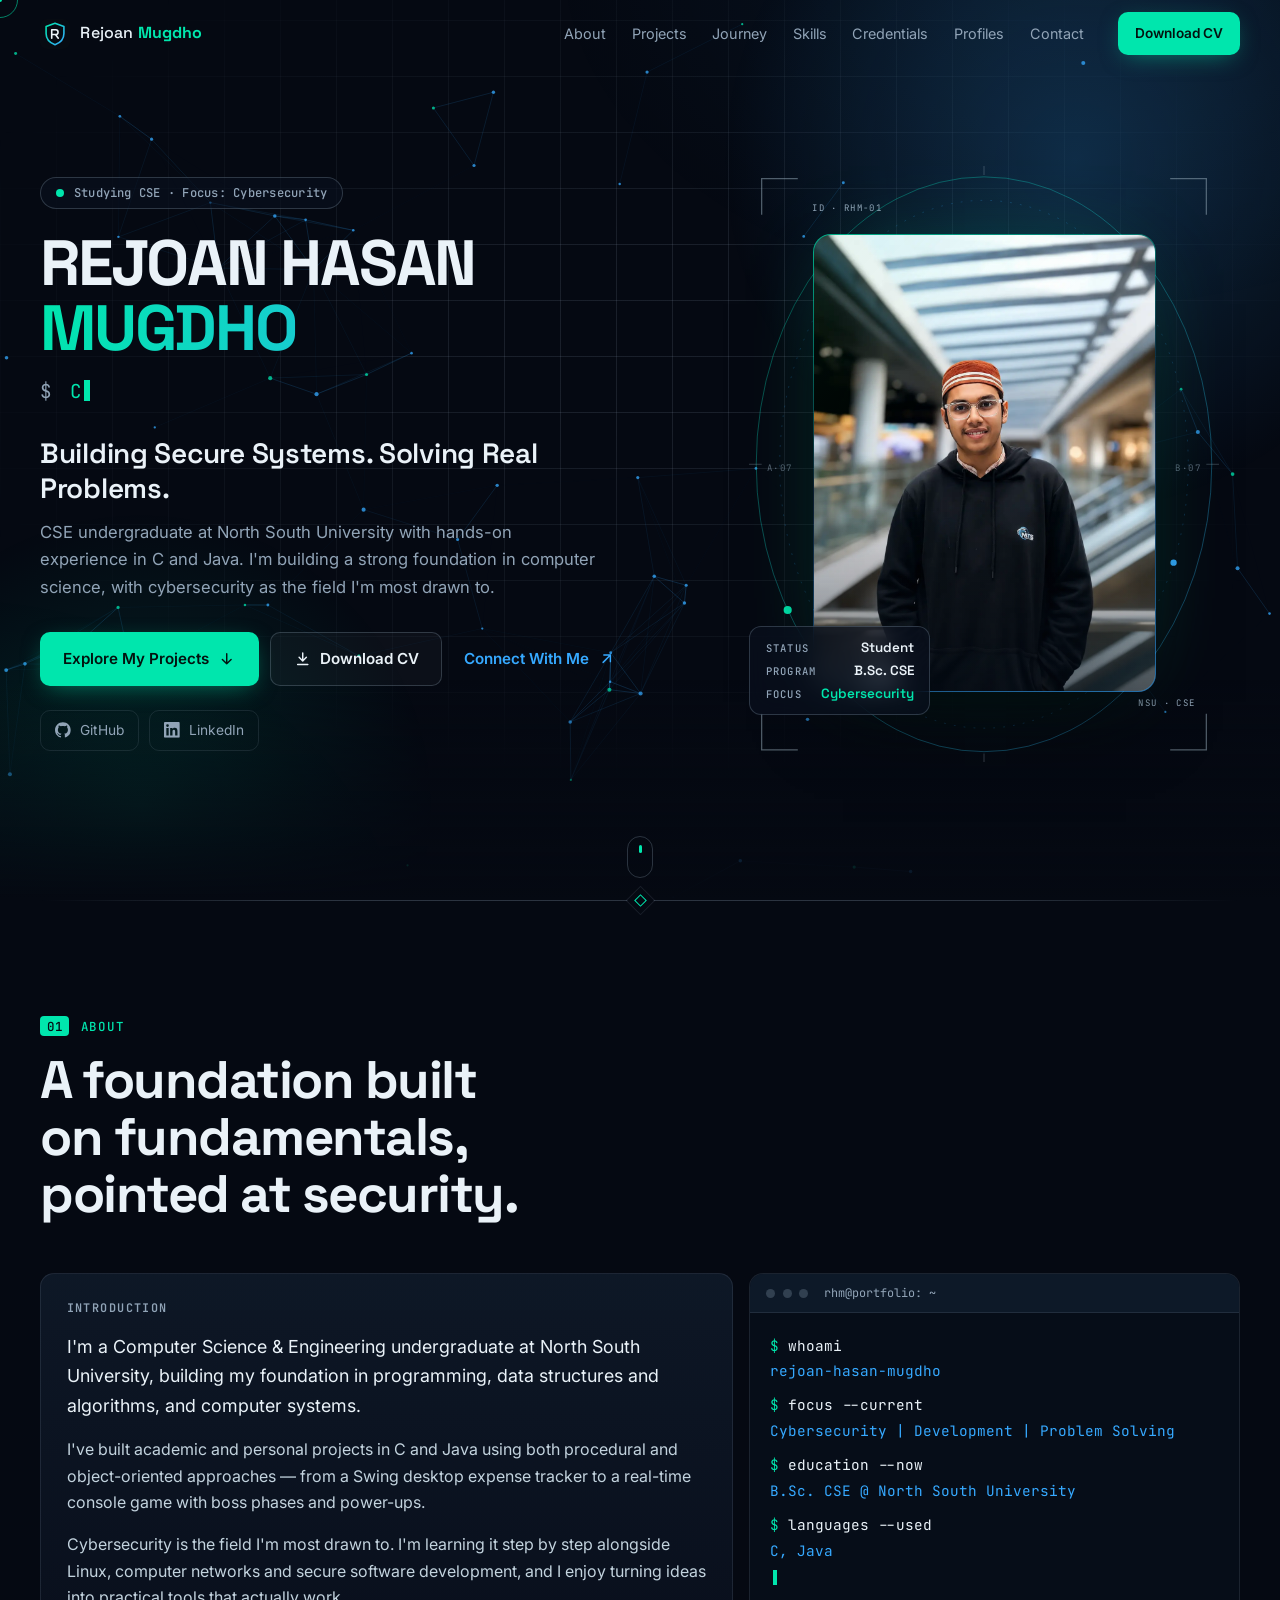
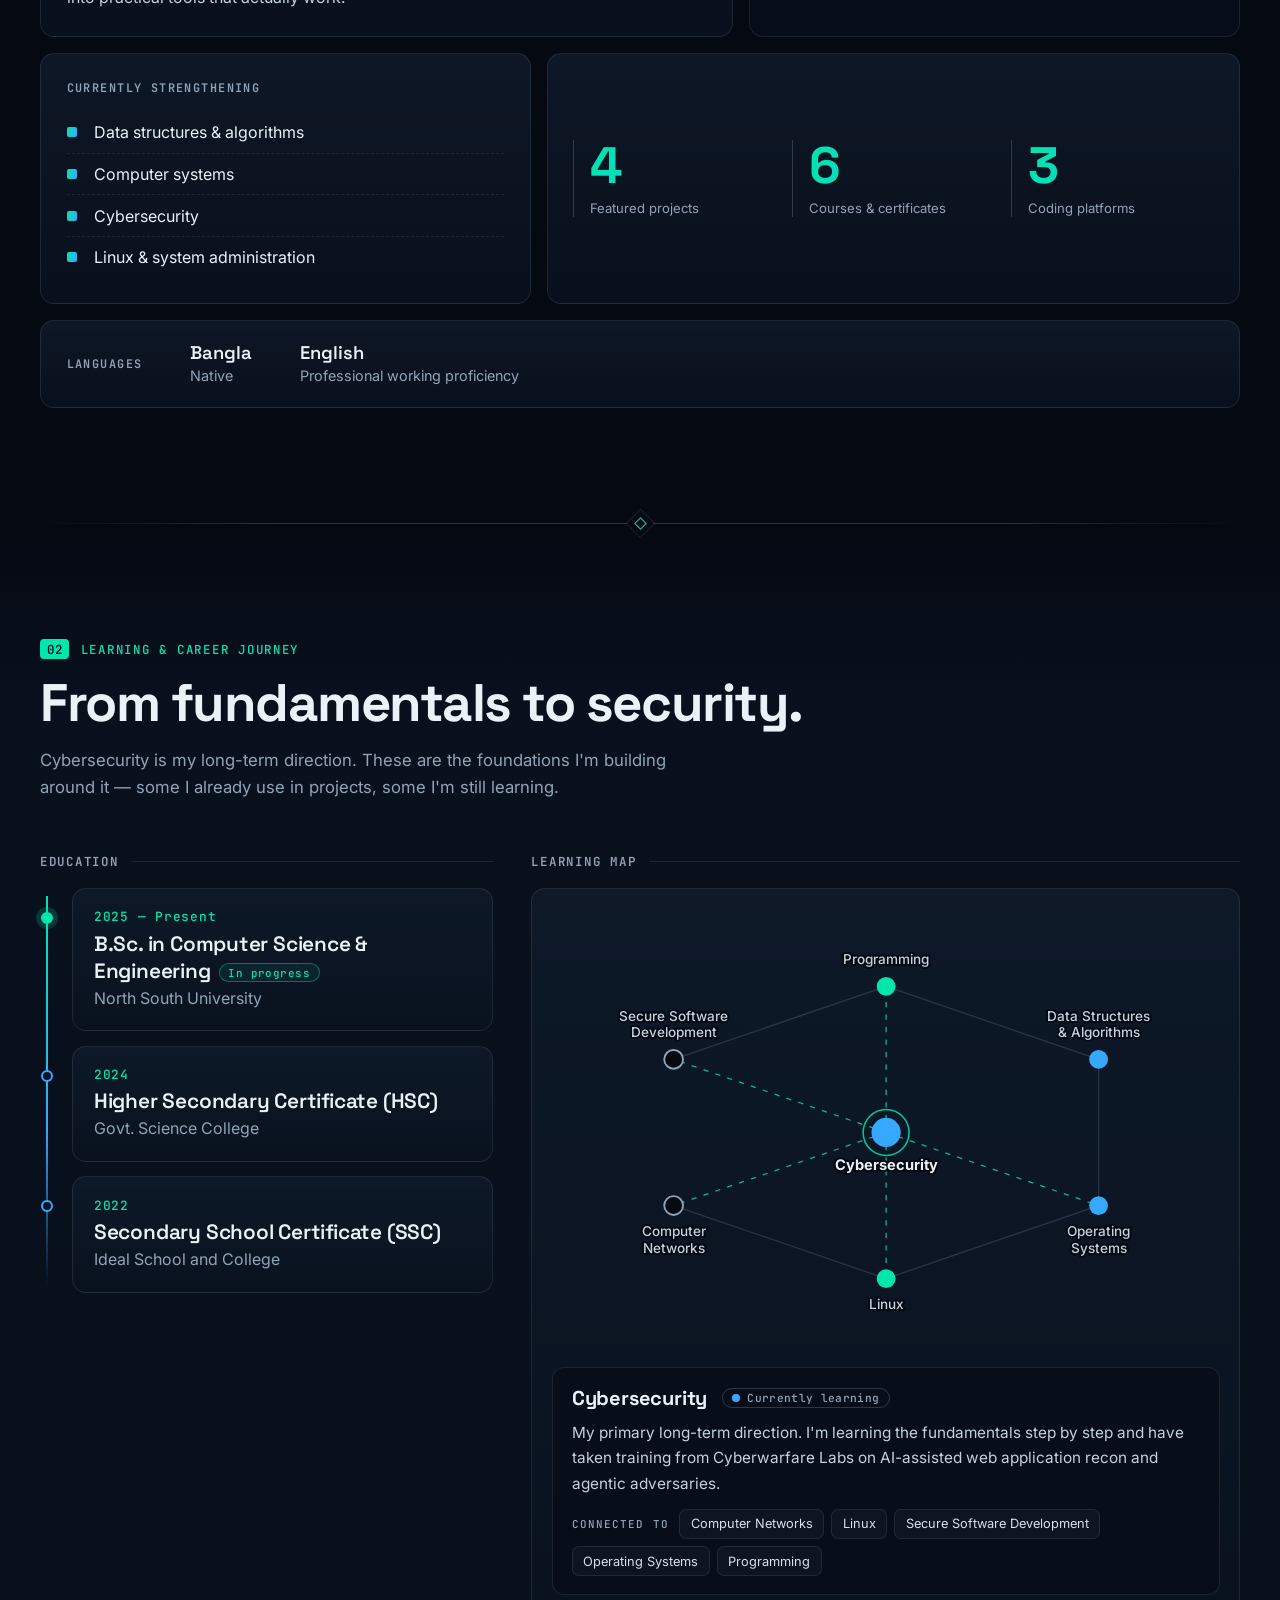
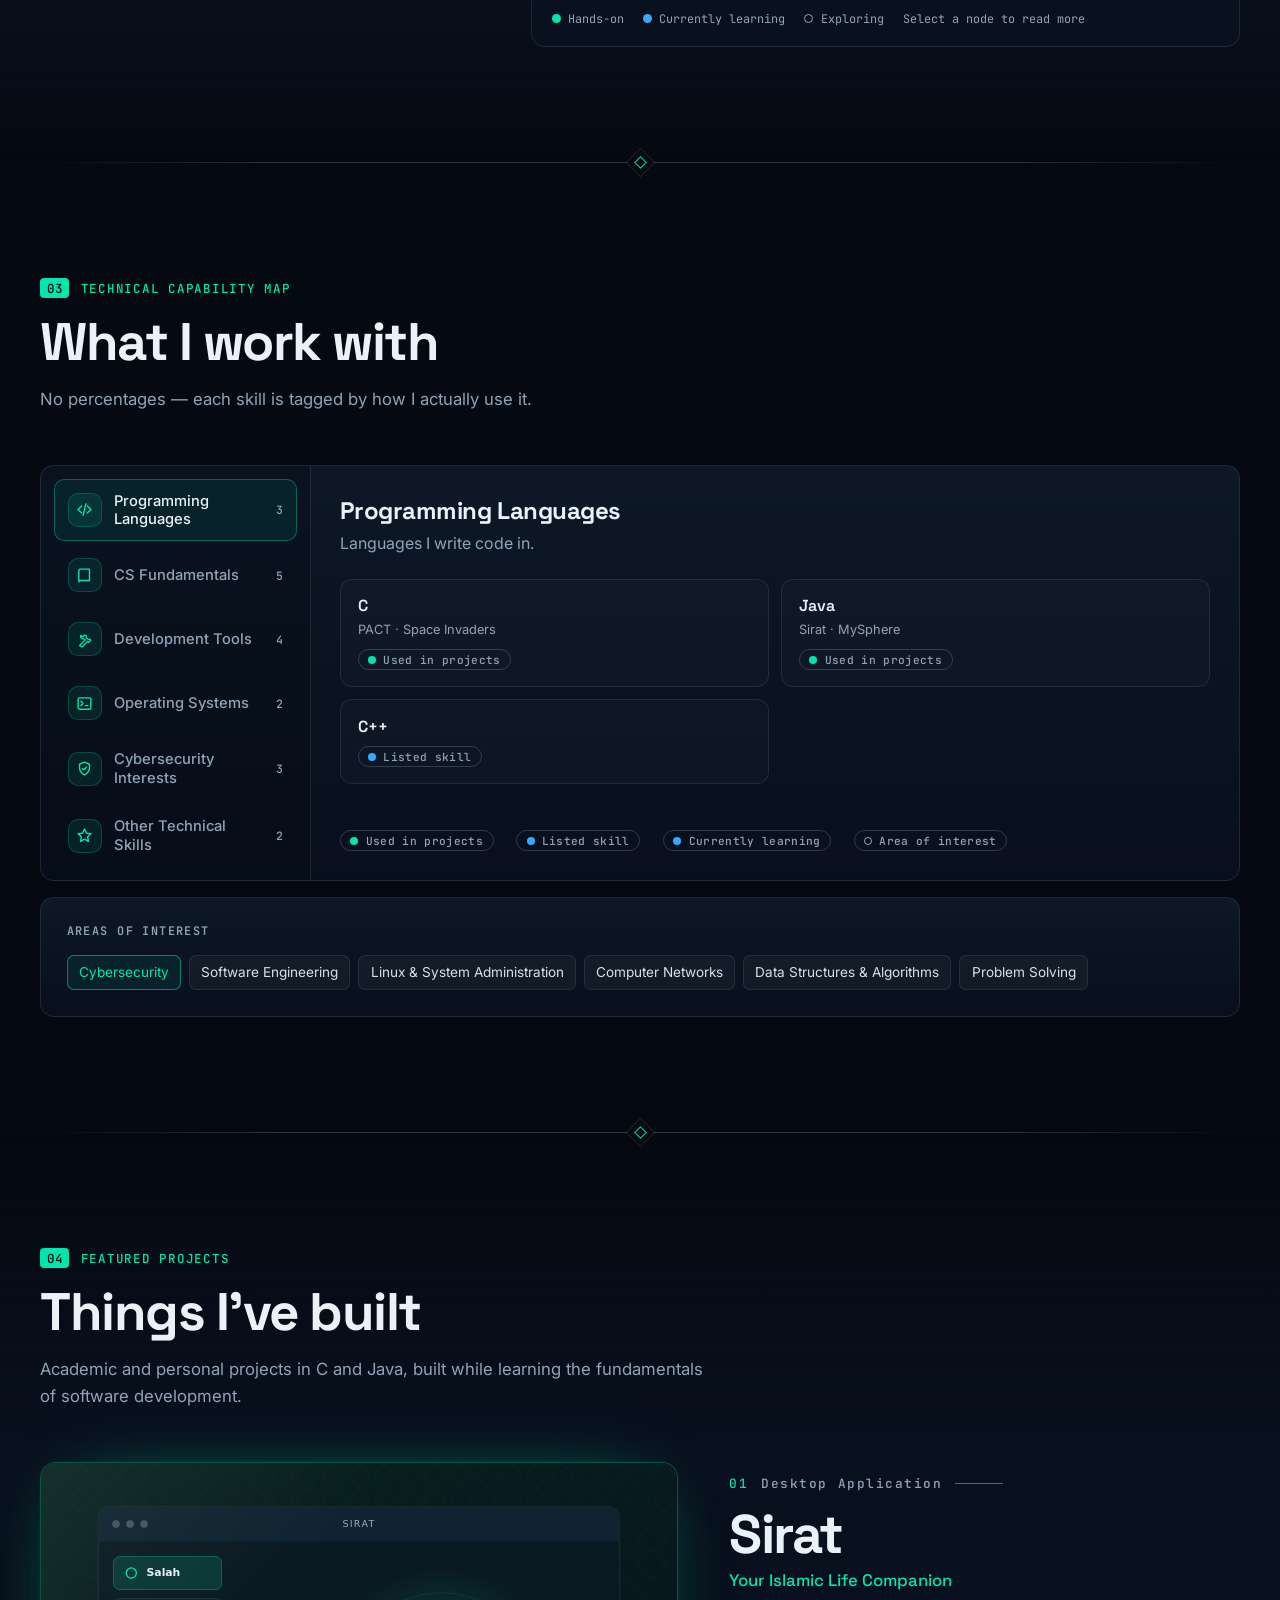
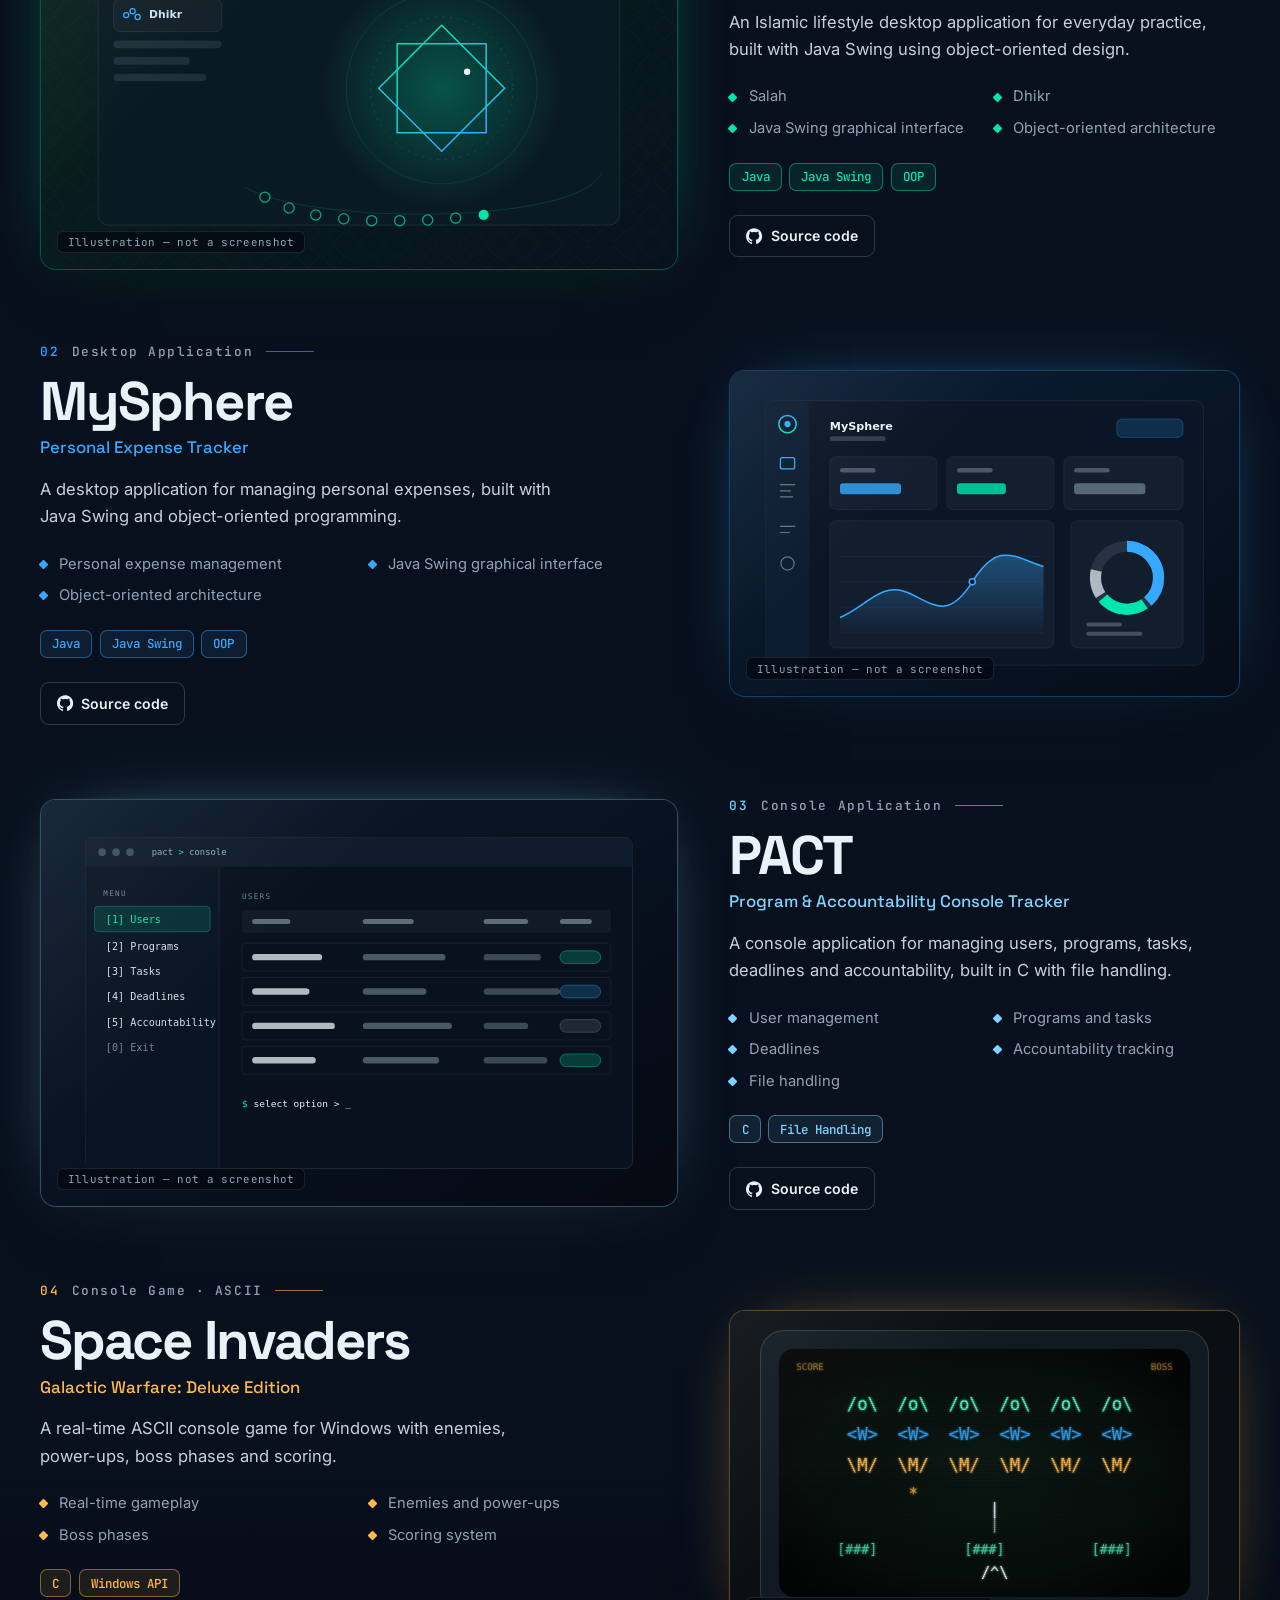
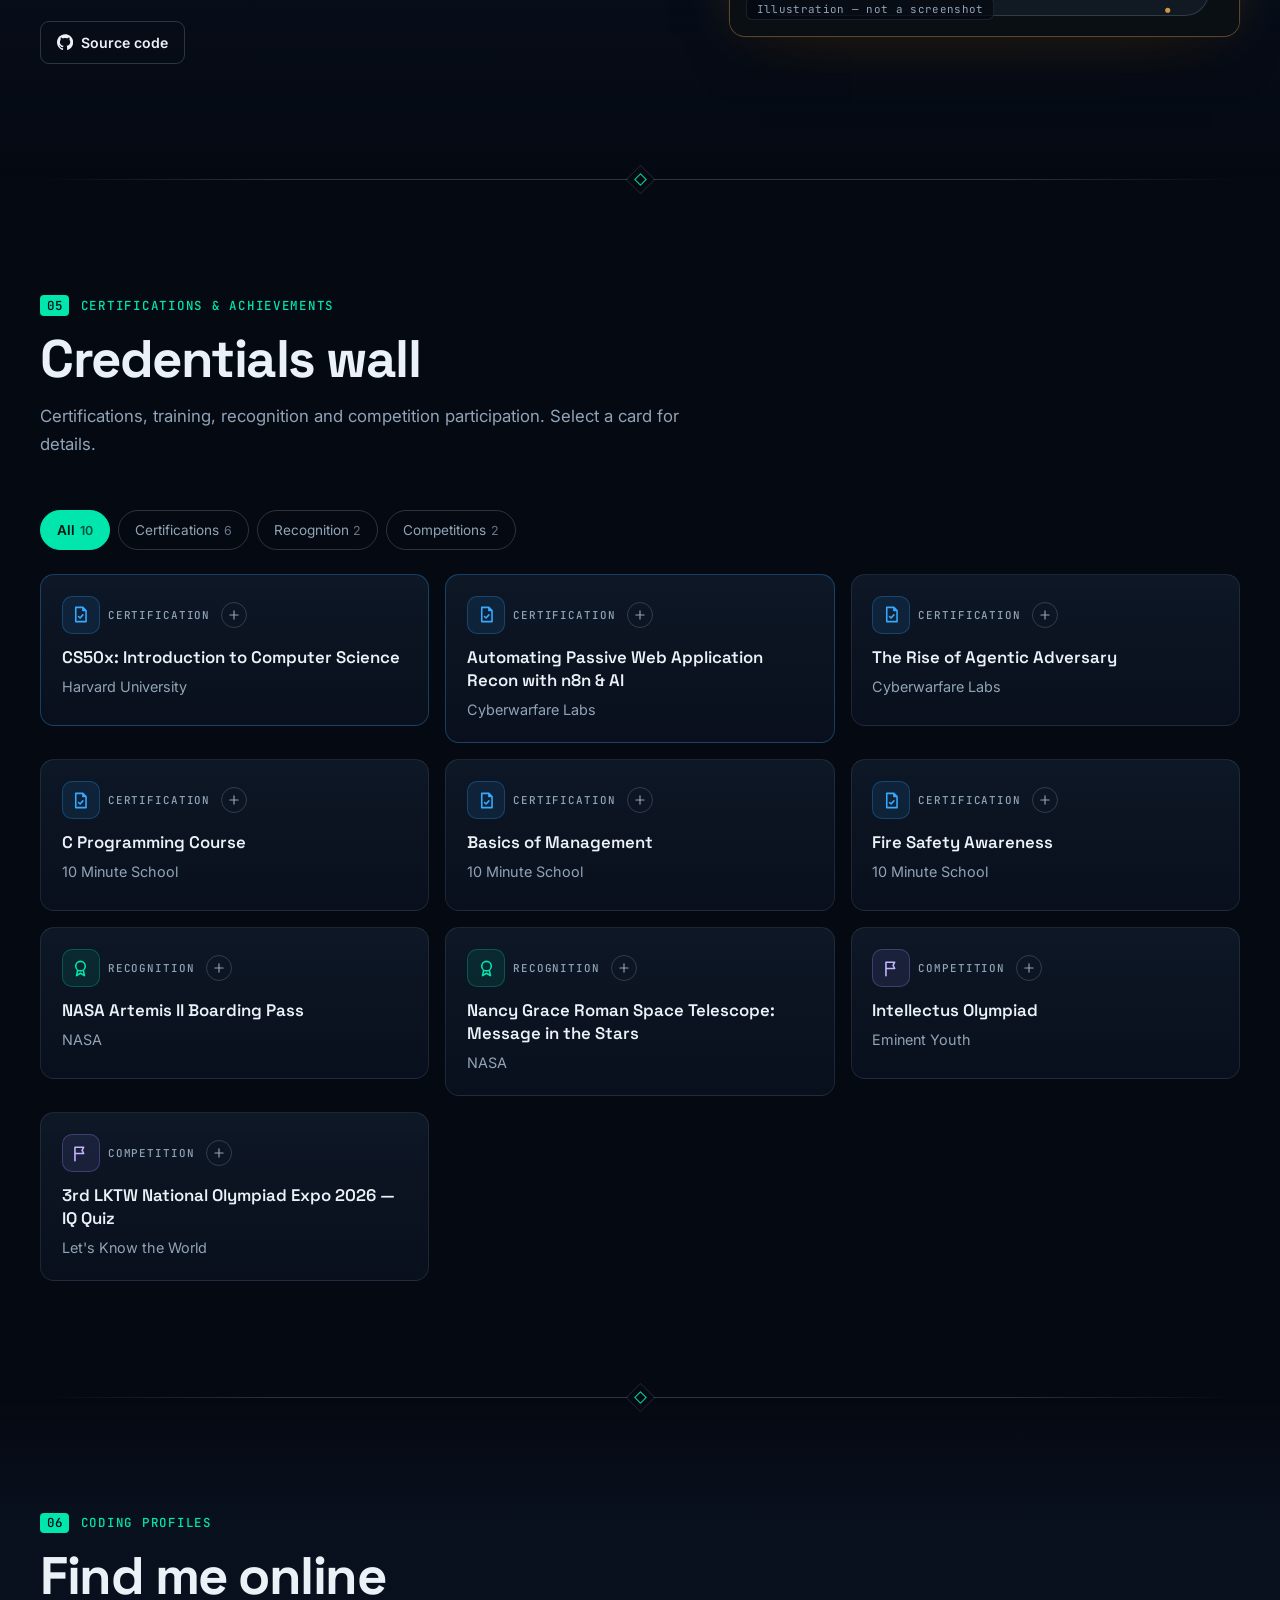
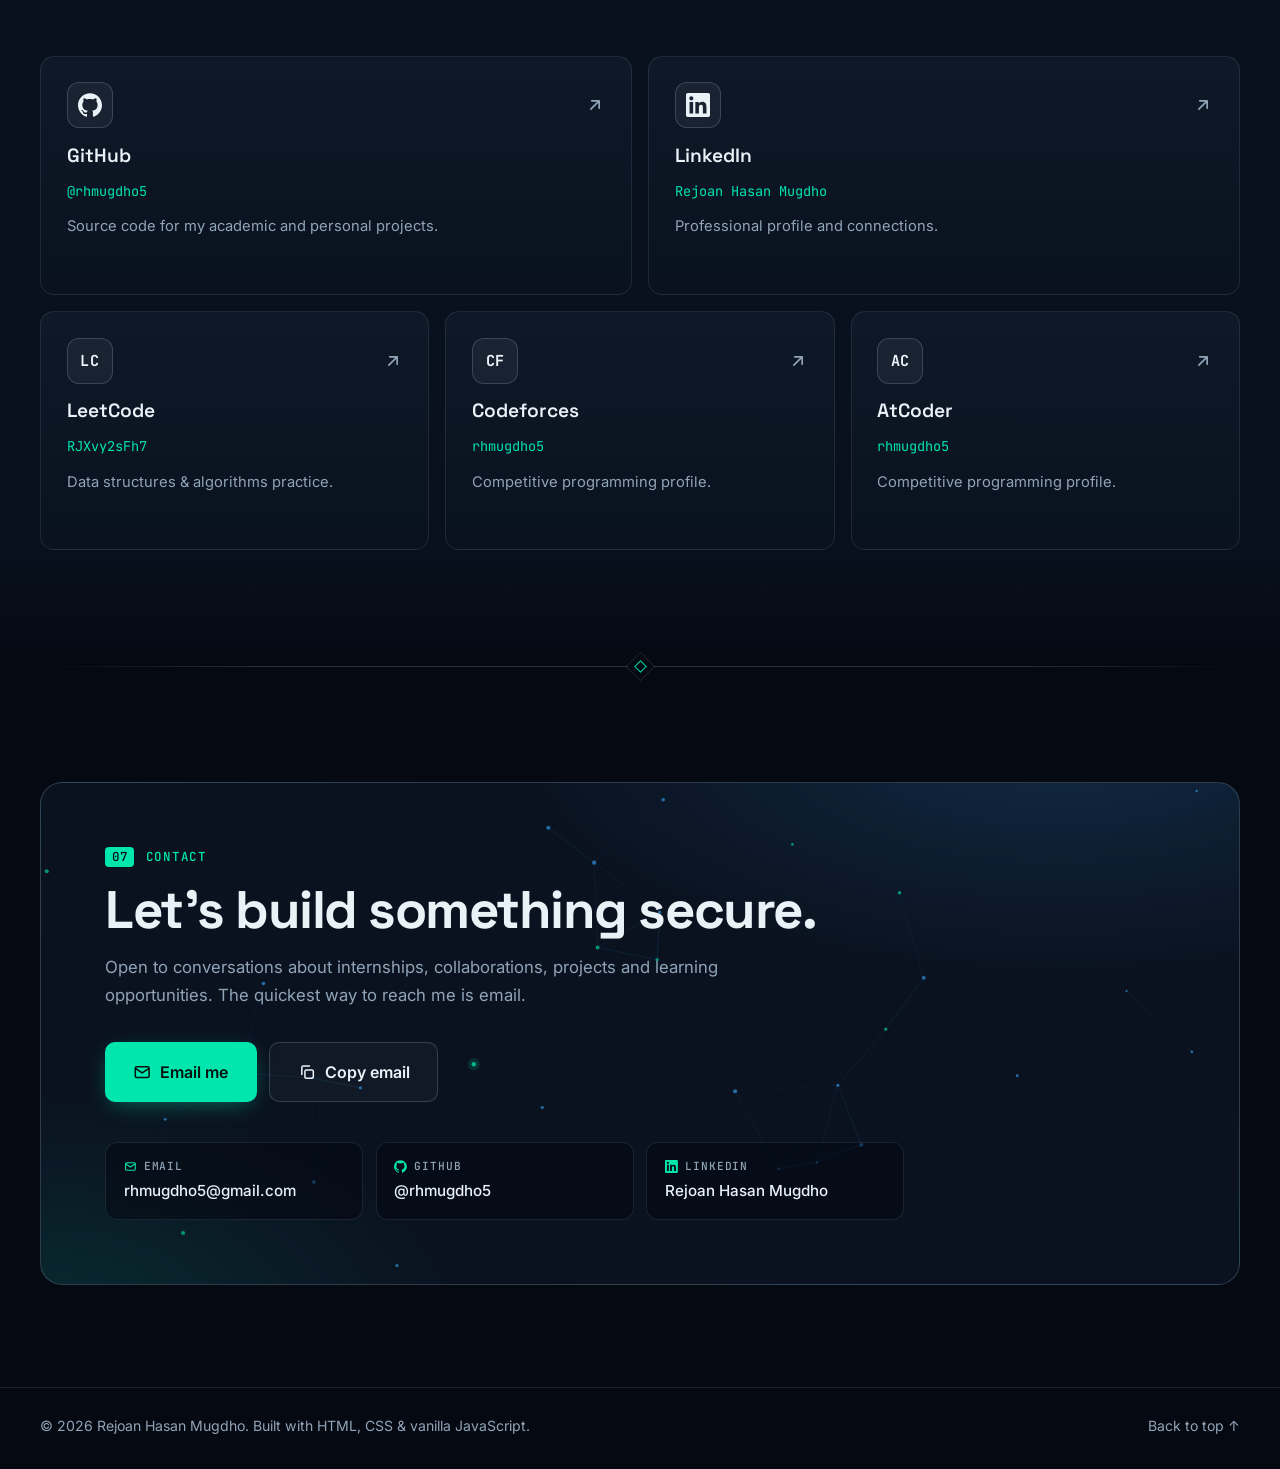
==== commit 2b12f460: "header link update" ====
--- a/index.html
+++ b/index.html
@@ -69,9 +69,9 @@
       <div class="nav-menu" id="navMenu">
         <ul id="navLinks">
           <li><a href="#about">About</a></li>
+          <li><a href="#projects">Projects</a></li>
           <li><a href="#journey">Journey</a></li>
           <li><a href="#skills">Skills</a></li>
-          <li><a href="#projects">Projects</a></li>
           <li><a href="#credentials">Credentials</a></li>
           <li><a href="#profiles">Profiles</a></li>
           <li><a href="#contact">Contact</a></li>
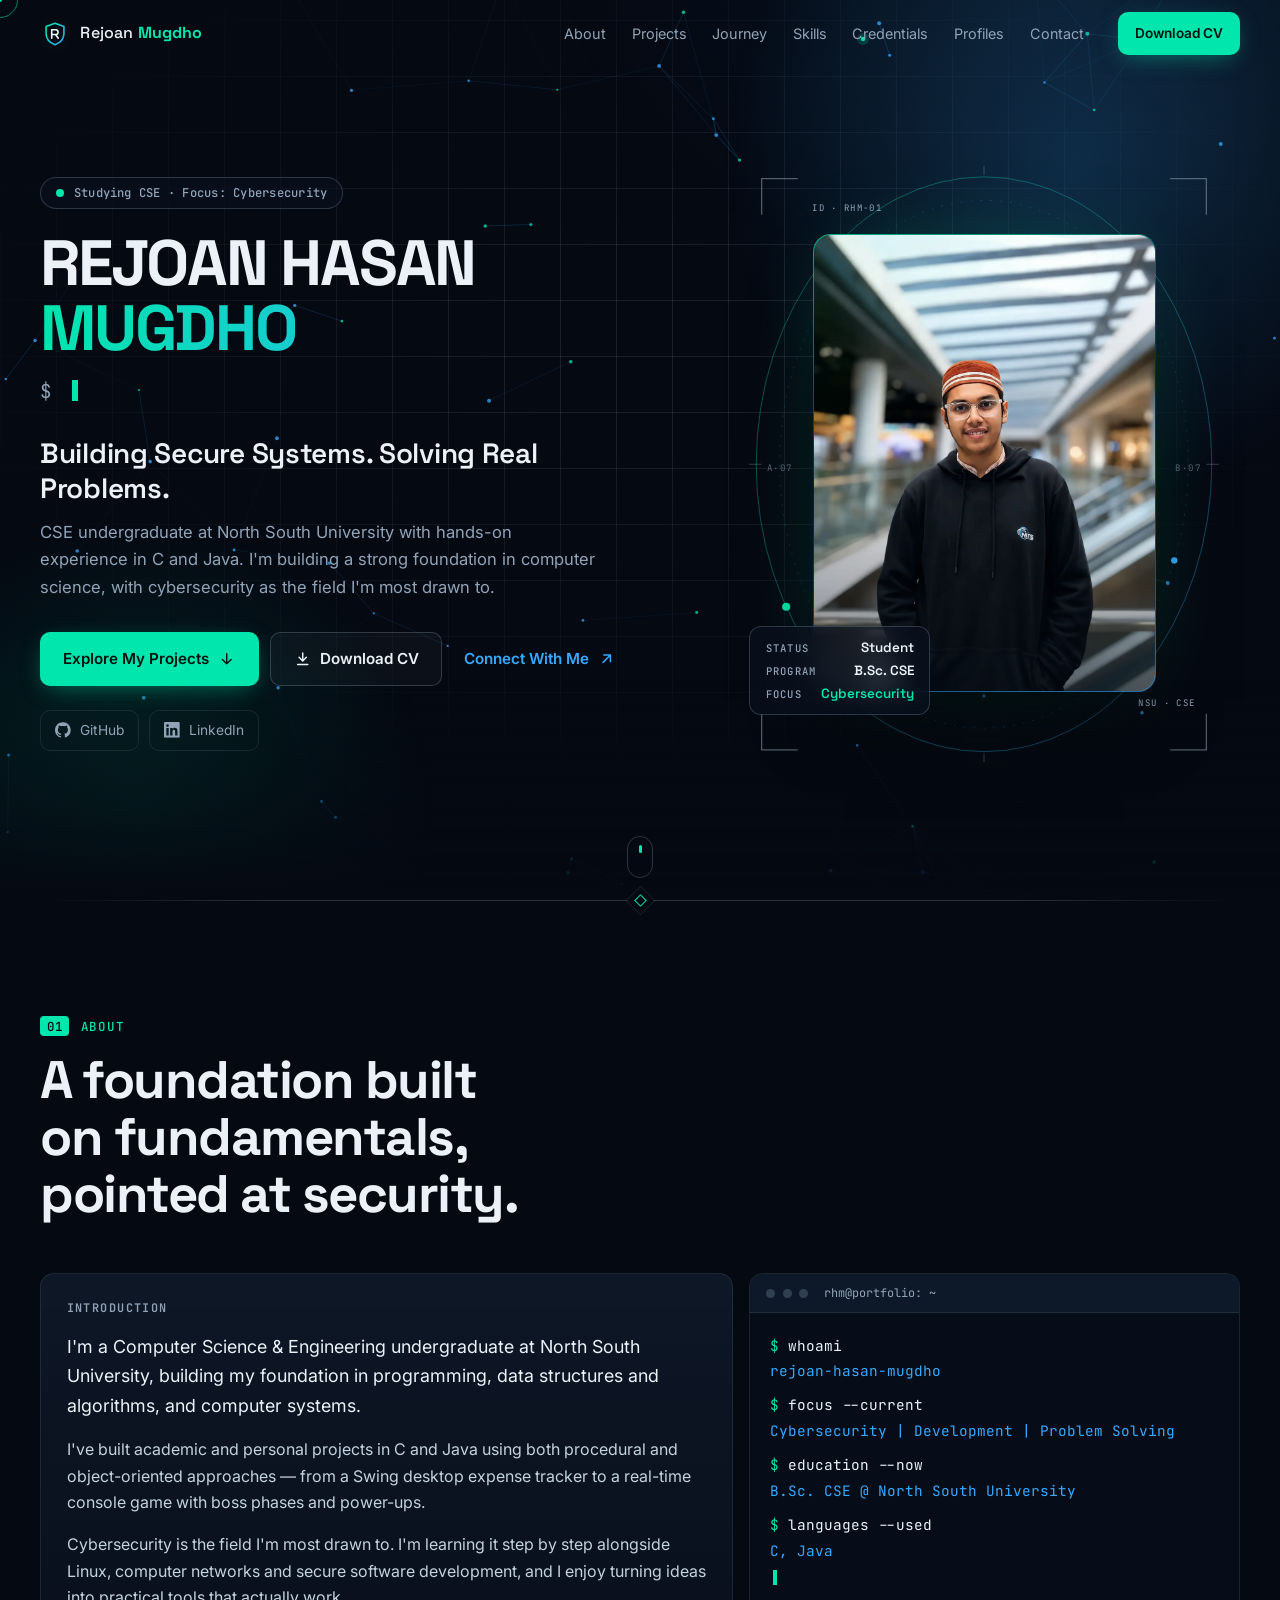
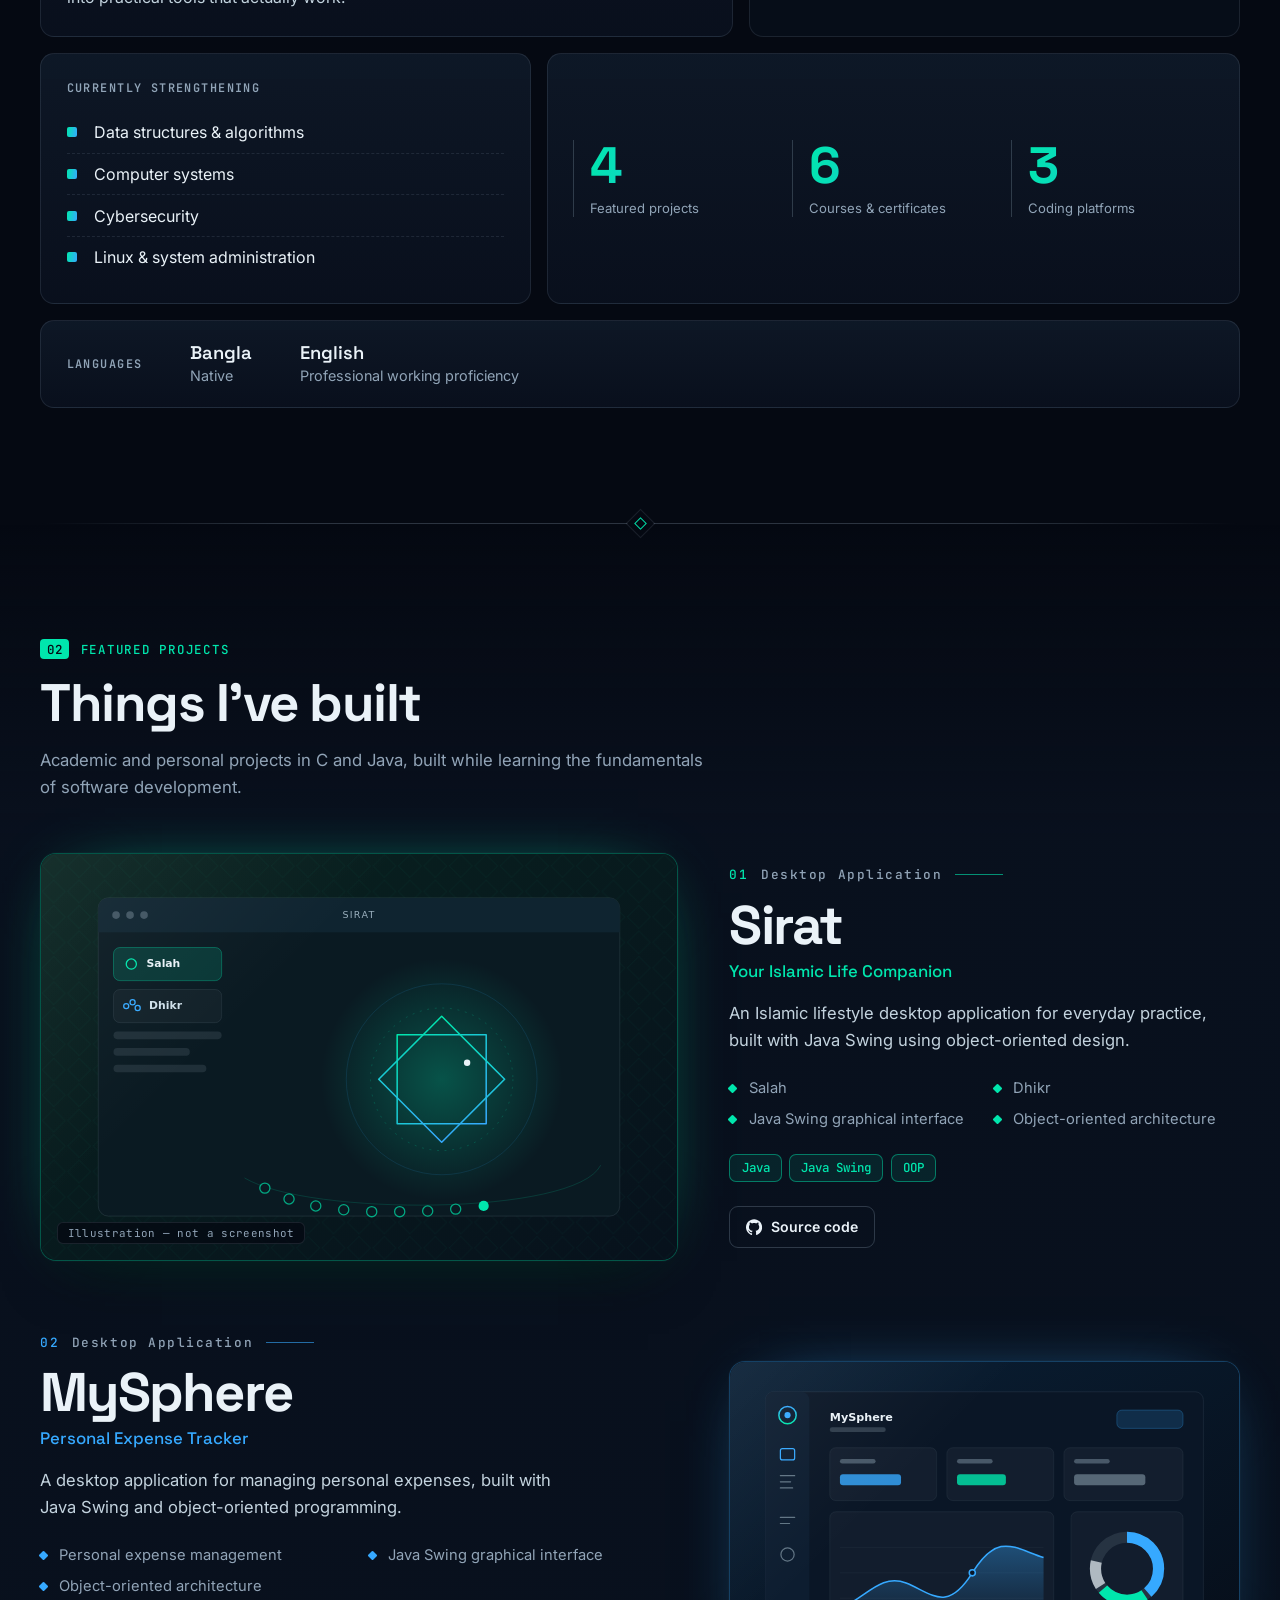
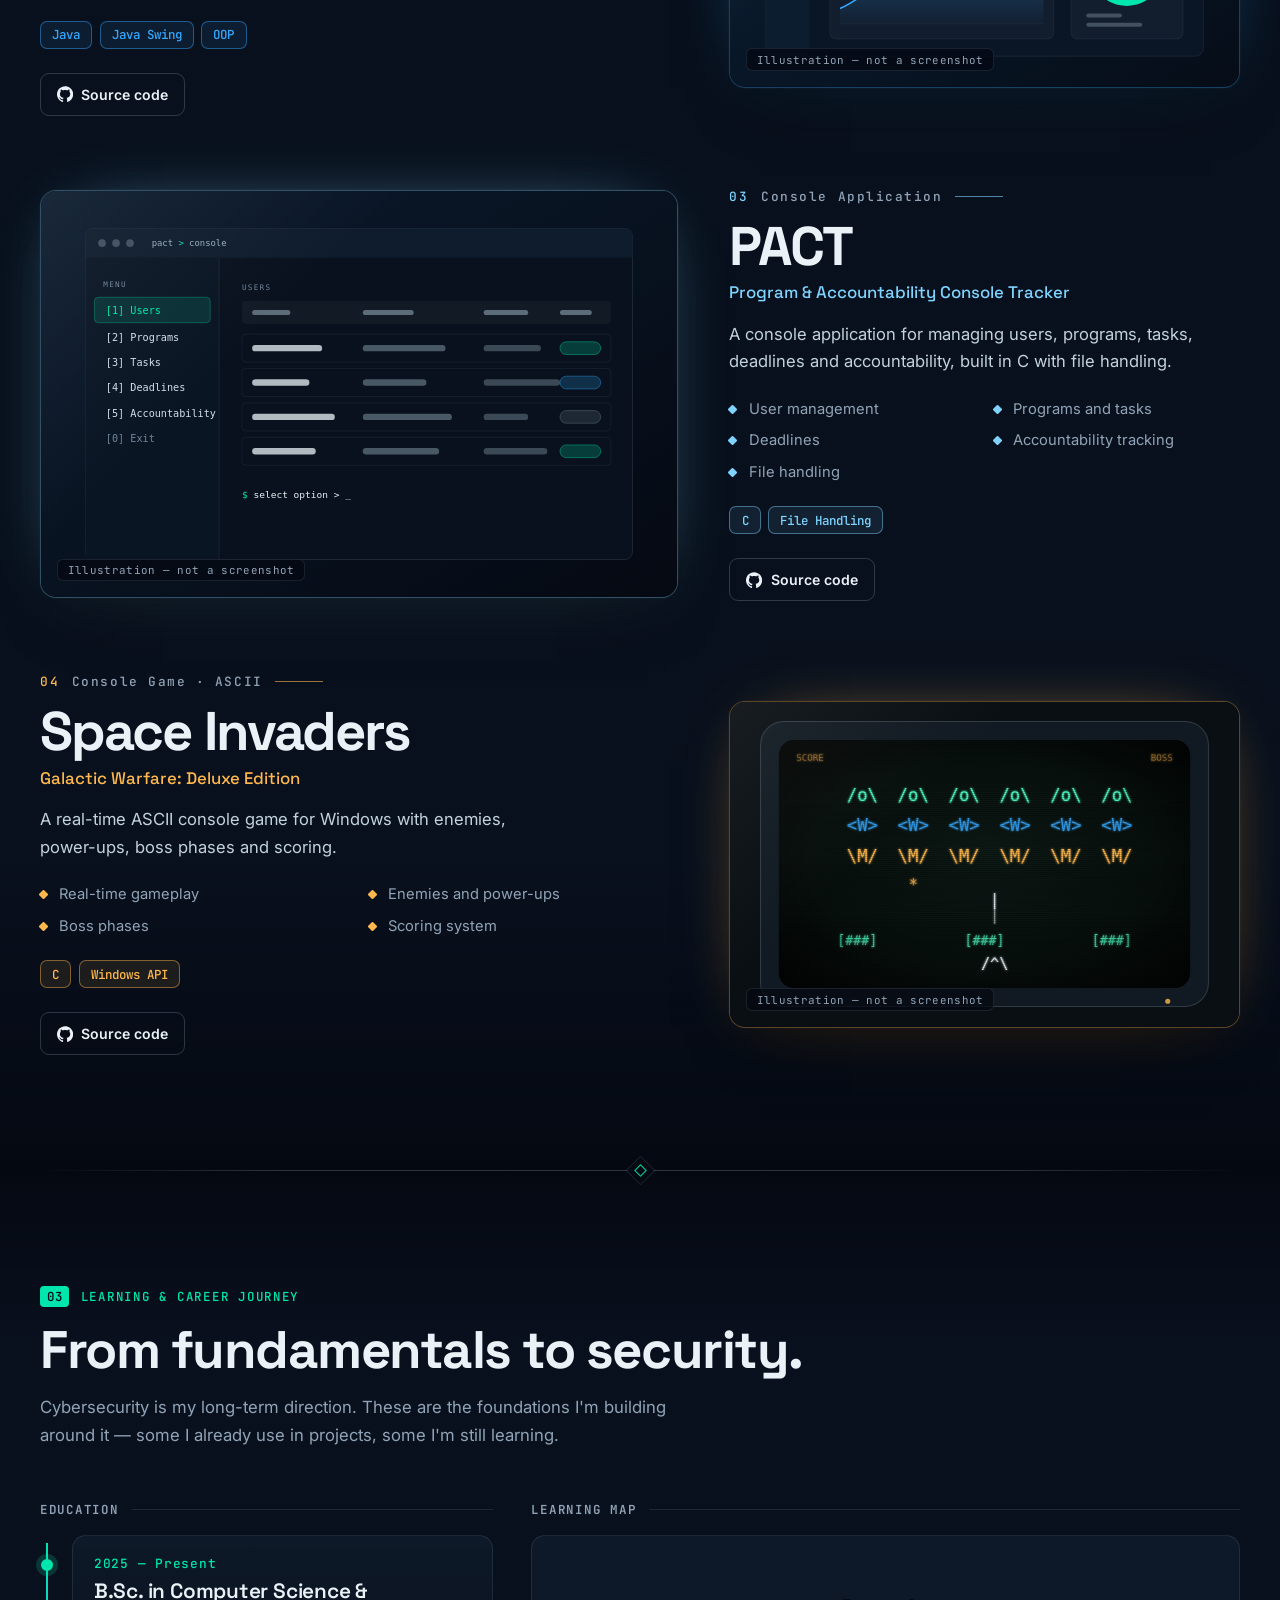
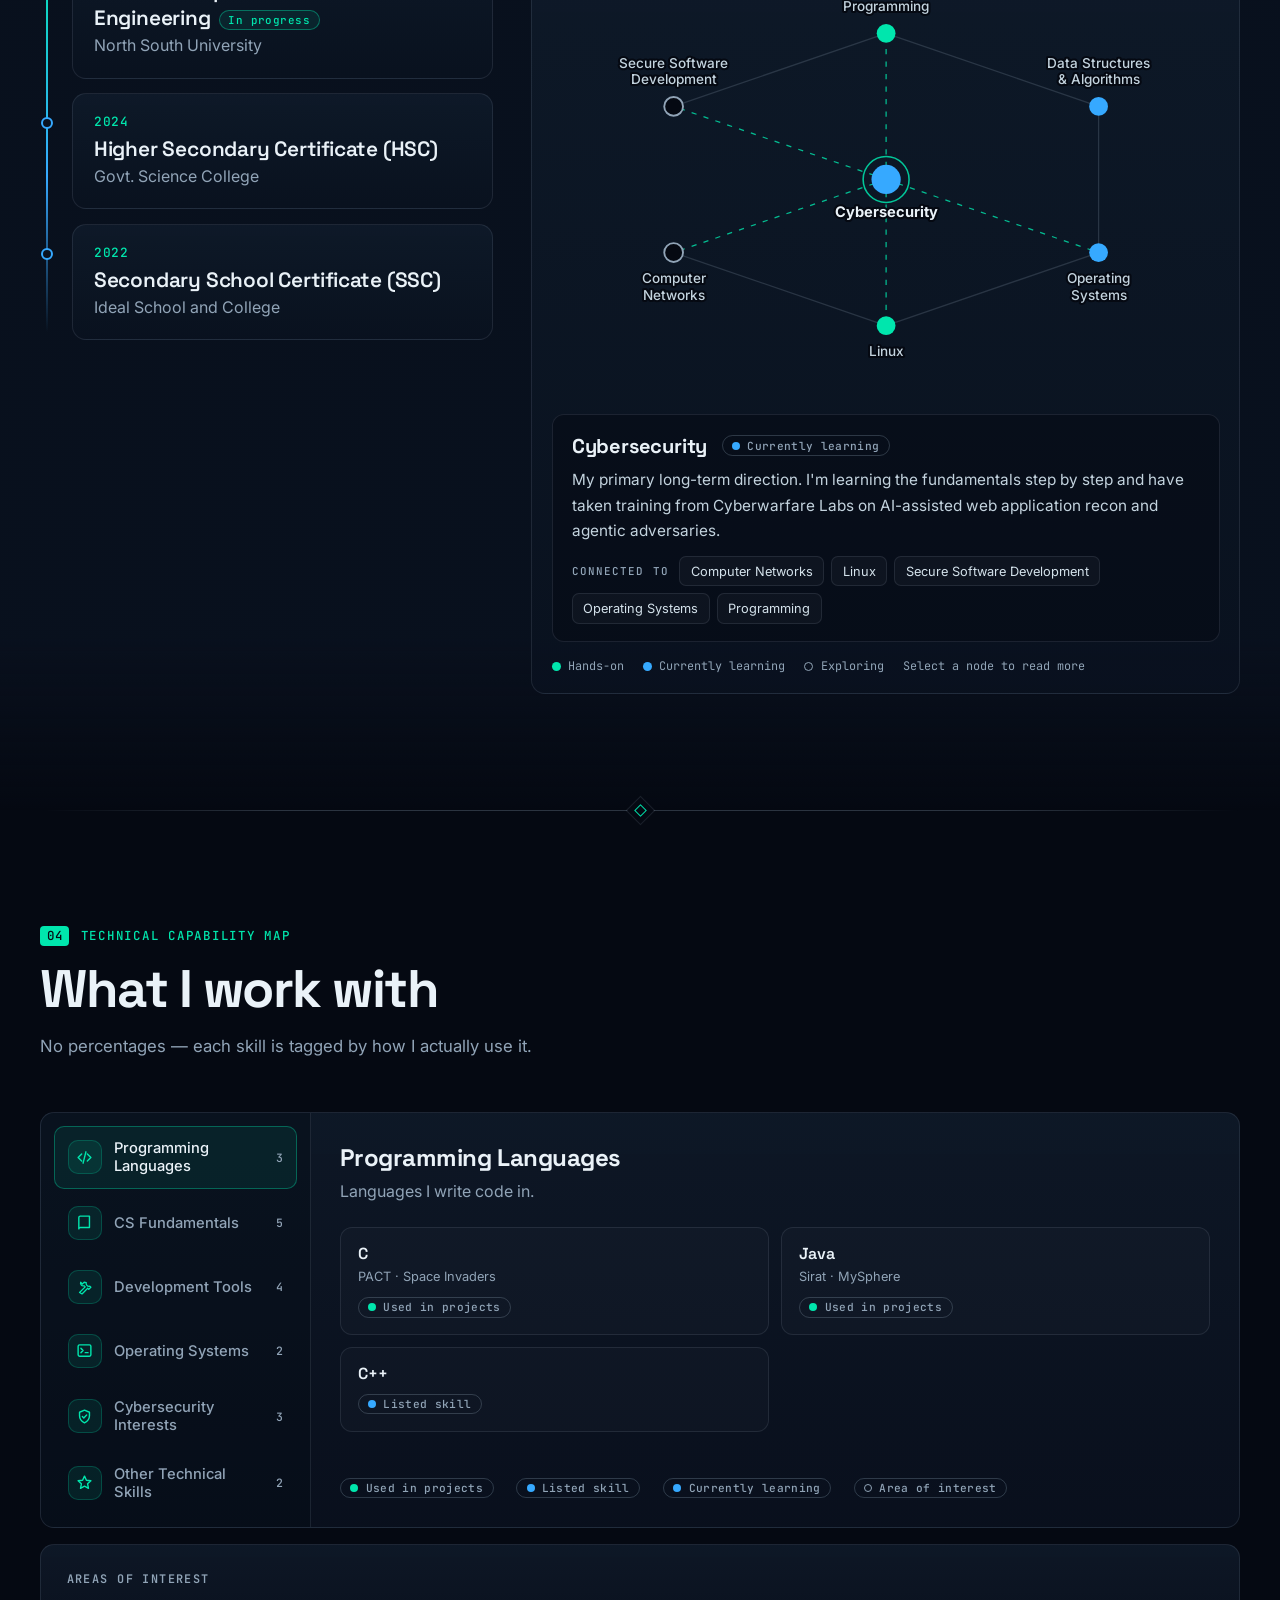
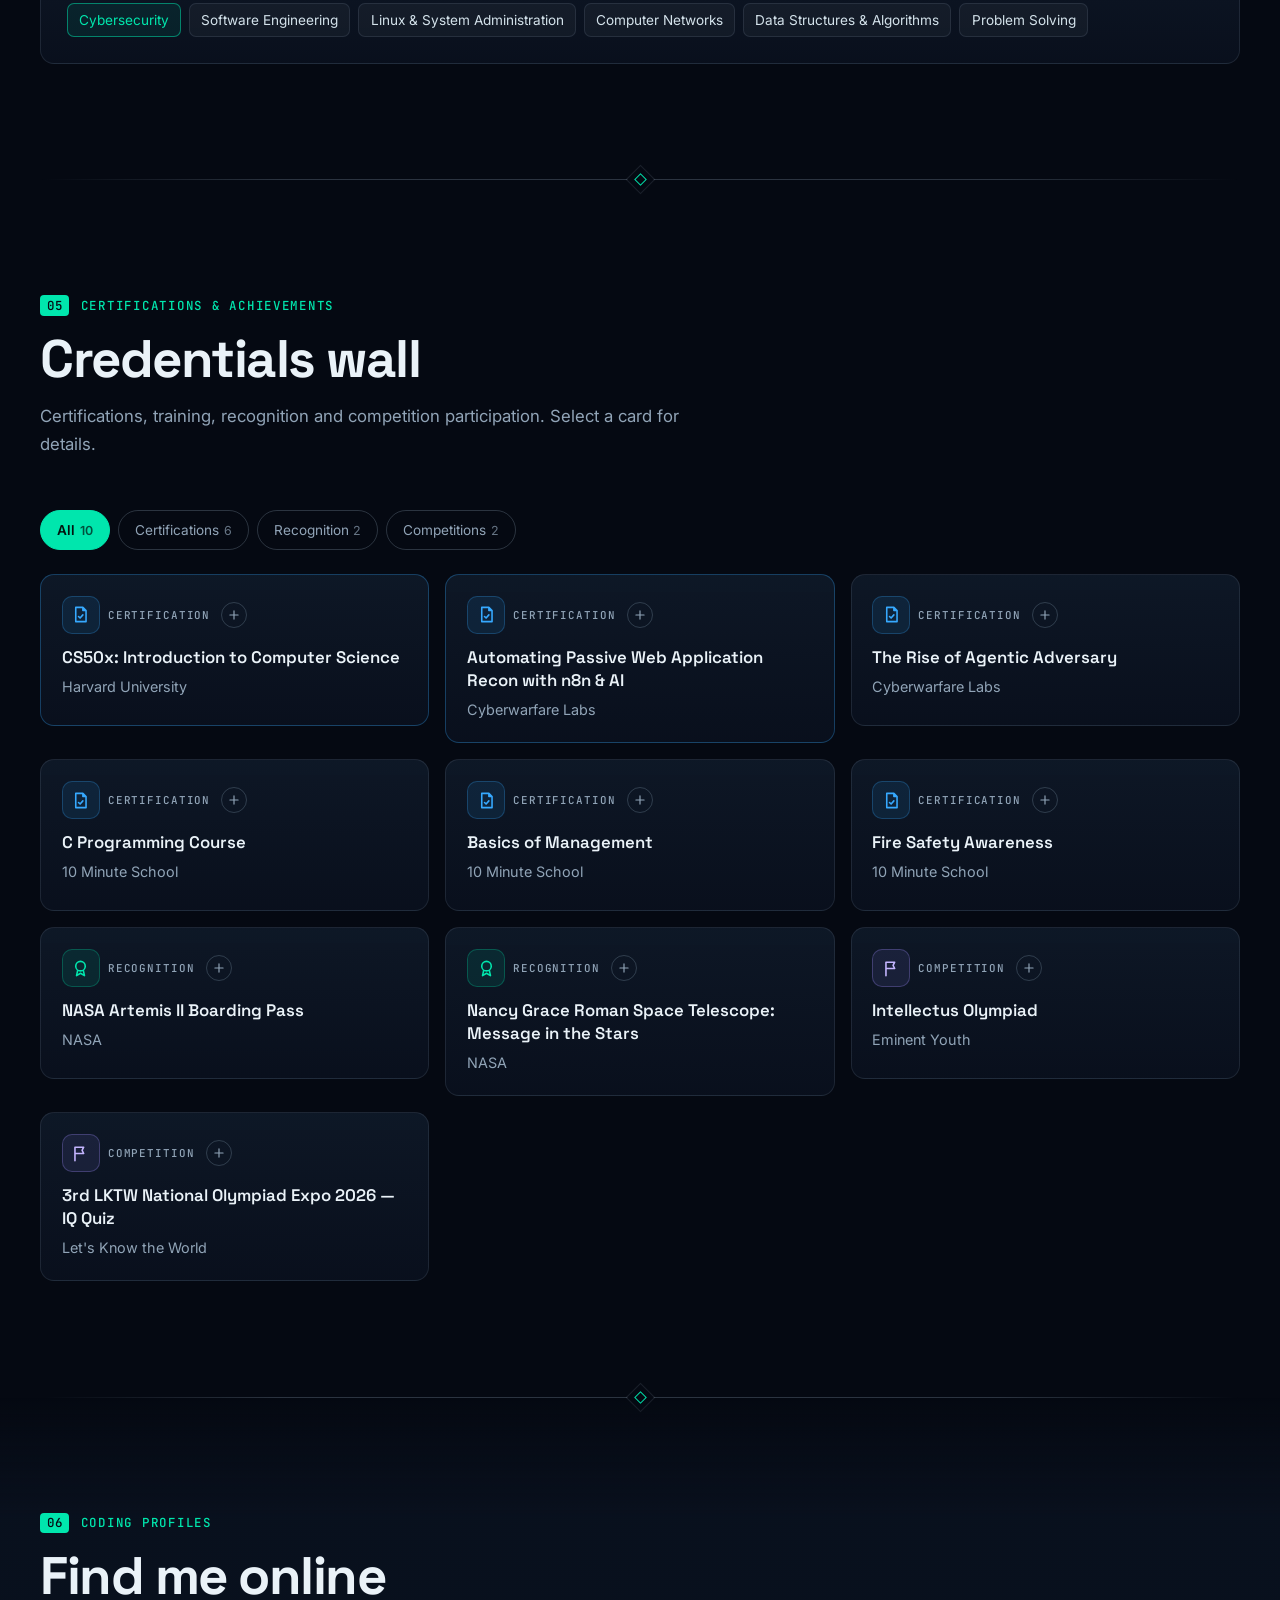
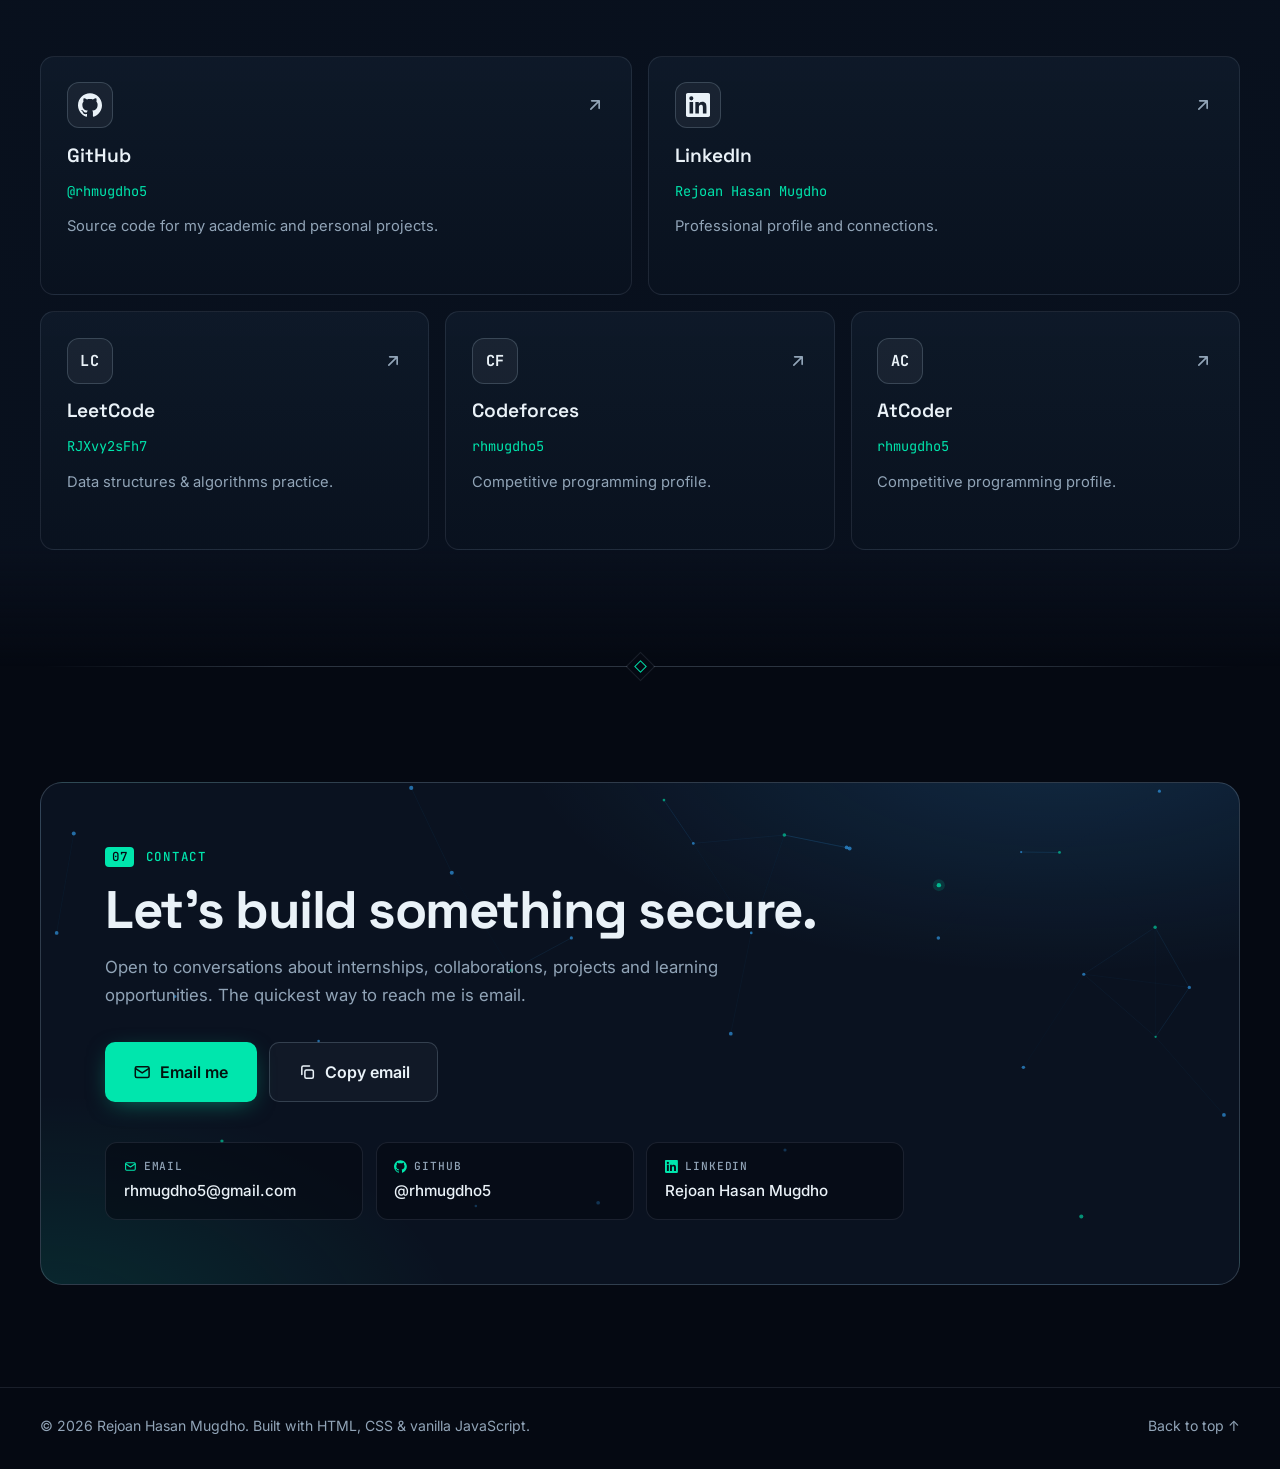
==== commit 816a68b7: "section update" ====
--- a/index.html
+++ b/index.html
@@ -150,10 +150,20 @@
 
     <div class="divider" aria-hidden="true"><span></span></div>
 
+    <!-- ================= PROJECTS ================= -->
+    <section class="section alt" id="projects" aria-labelledby="projTitle">
+      <div class="wrap">
+        <header class="sec-head reveal"><p class="kicker"><b>02</b> Featured Projects</p><h2 id="projTitle">Things I've built</h2><p class="sec-lead">Academic and personal projects in C and Java, built while learning the fundamentals of software development.</p></header>
+        <div class="projects" id="projectsGrid"></div>
+      </div>
+    </section>
+
+    <div class="divider" aria-hidden="true"><span></span></div>
+
     <!-- ================= JOURNEY ================= -->
     <section class="section alt" id="journey" aria-labelledby="journeyTitle">
       <div class="wrap">
-        <header class="sec-head reveal"><p class="kicker"><b>02</b> Learning &amp; Career Journey</p><h2 id="journeyTitle">From fundamentals to security.</h2><p class="sec-lead" id="journeyLead"></p></header>
+        <header class="sec-head reveal"><p class="kicker"><b>03</b> Learning &amp; Career Journey</p><h2 id="journeyTitle">From fundamentals to security.</h2><p class="sec-lead" id="journeyLead"></p></header>
         <div class="journey-grid">
           <div class="reveal">
             <h3 class="sub-h" id="education">Education</h3>
@@ -172,19 +182,9 @@
     <!-- ================= SKILLS ================= -->
     <section class="section" id="skills" aria-labelledby="skillsTitle">
       <div class="wrap">
-        <header class="sec-head reveal"><p class="kicker"><b>03</b> Technical Capability Map</p><h2 id="skillsTitle">What I work with</h2><p class="sec-lead">No percentages — each skill is tagged by how I actually use it.</p></header>
+        <header class="sec-head reveal"><p class="kicker"><b>04</b> Technical Capability Map</p><h2 id="skillsTitle">What I work with</h2><p class="sec-lead">No percentages — each skill is tagged by how I actually use it.</p></header>
         <div class="skillmap card reveal" id="skillsMap"></div>
         <div class="interests card reveal" id="interests"></div>
-      </div>
-    </section>
-
-    <div class="divider" aria-hidden="true"><span></span></div>
-
-    <!-- ================= PROJECTS ================= -->
-    <section class="section alt" id="projects" aria-labelledby="projTitle">
-      <div class="wrap">
-        <header class="sec-head reveal"><p class="kicker"><b>04</b> Featured Projects</p><h2 id="projTitle">Things I've built</h2><p class="sec-lead">Academic and personal projects in C and Java, built while learning the fundamentals of software development.</p></header>
-        <div class="projects" id="projectsGrid"></div>
       </div>
     </section>
 
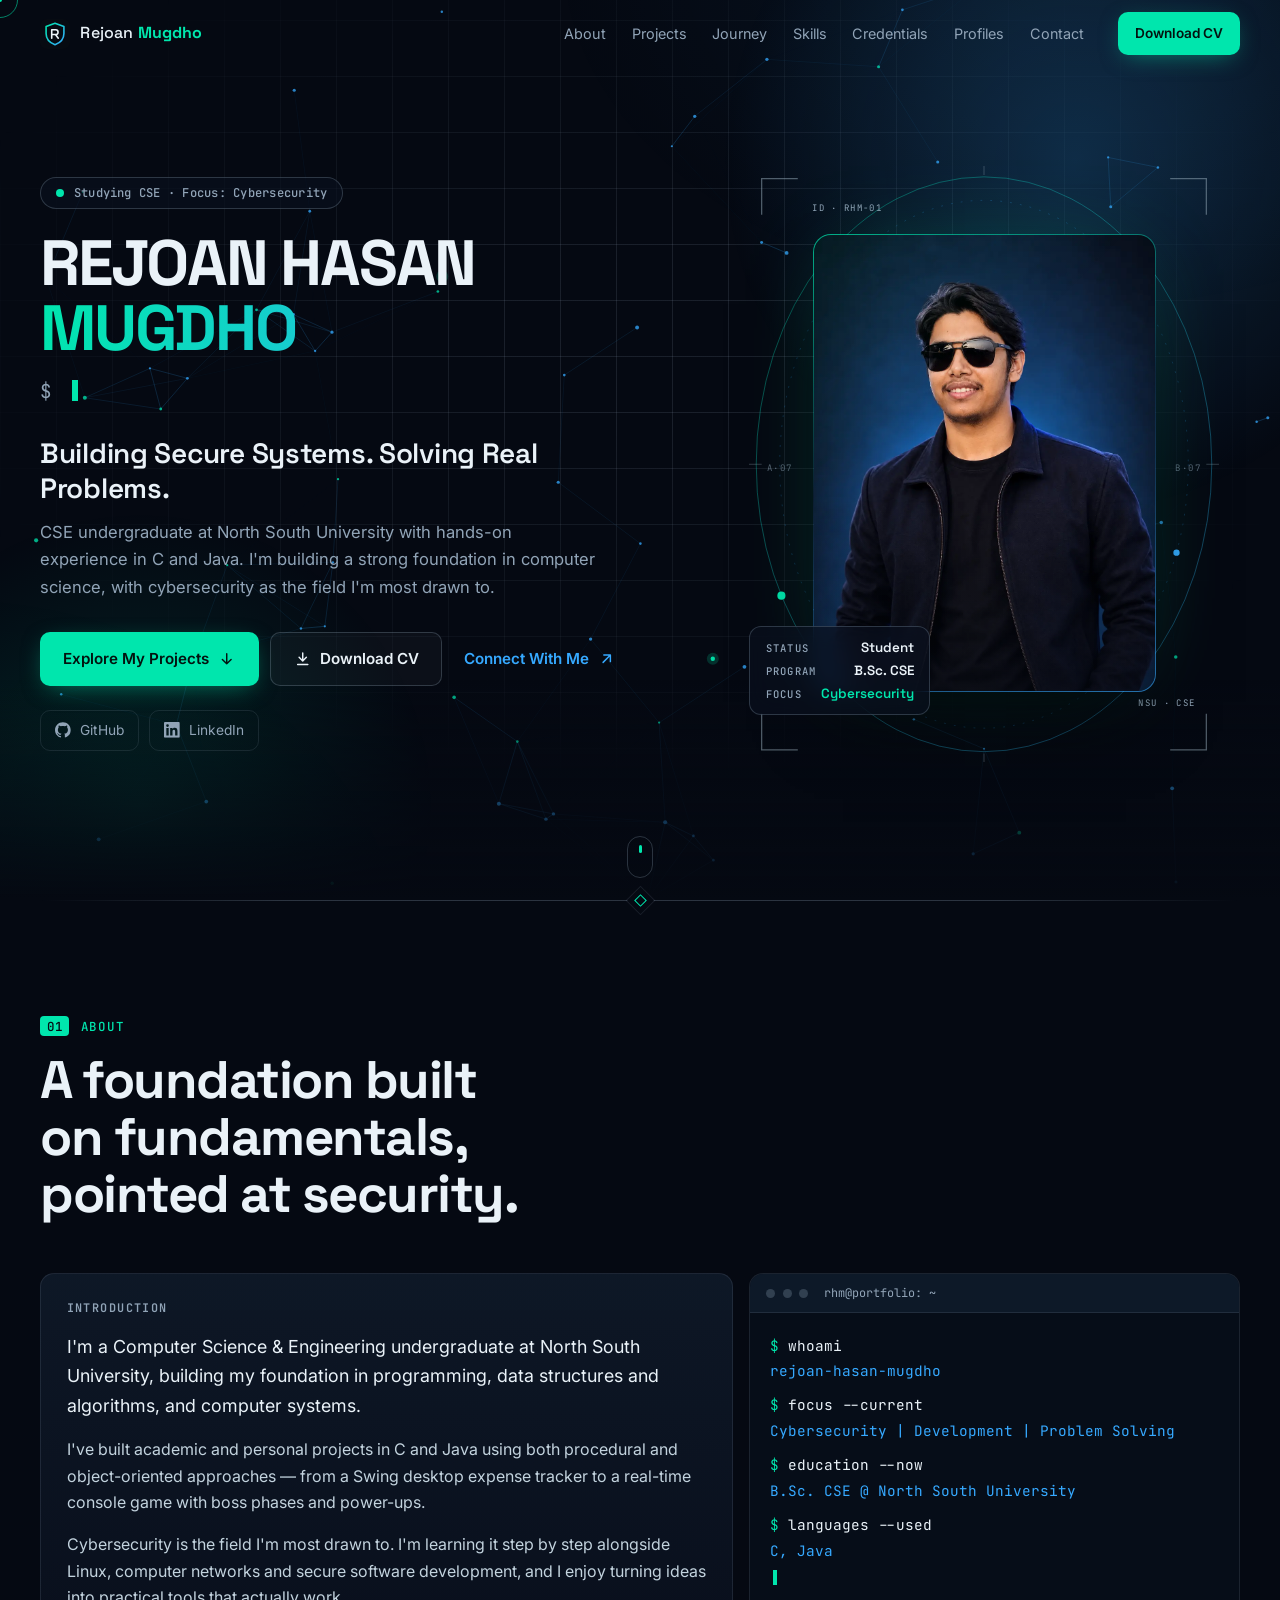
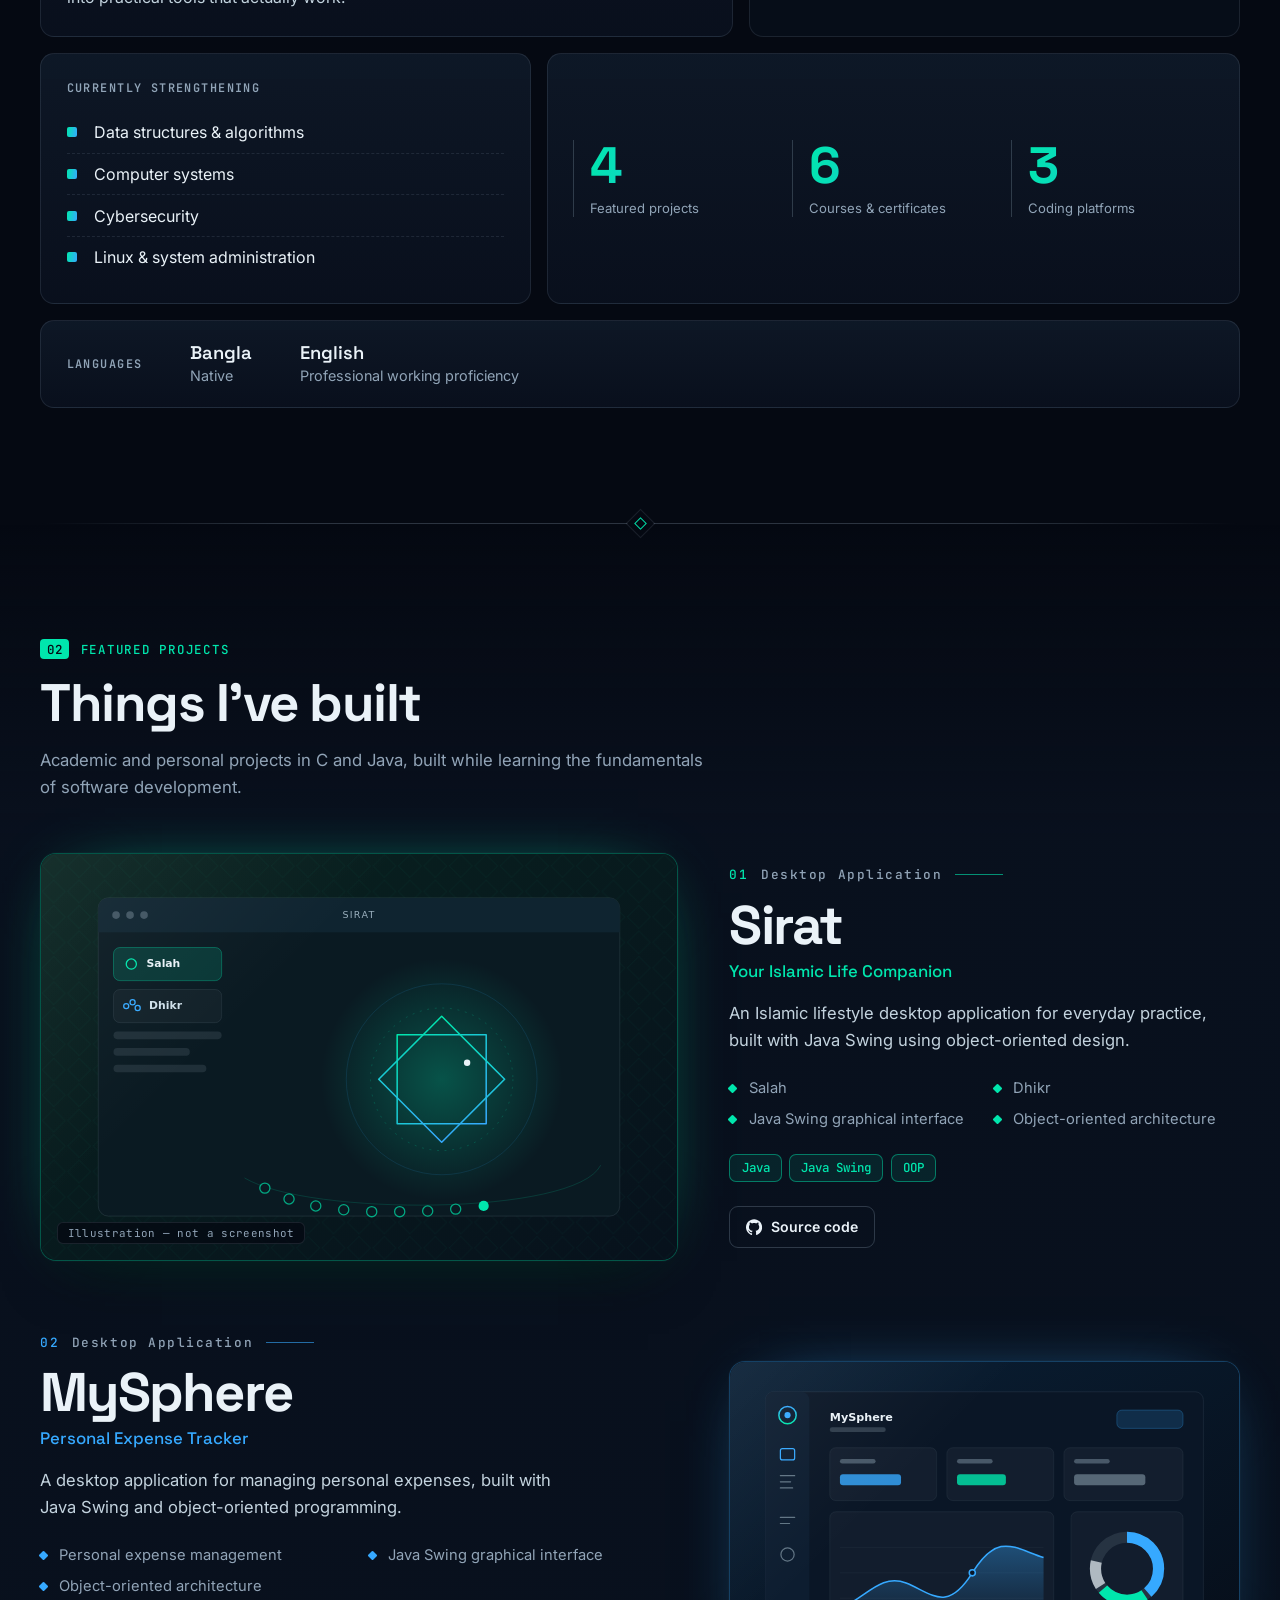
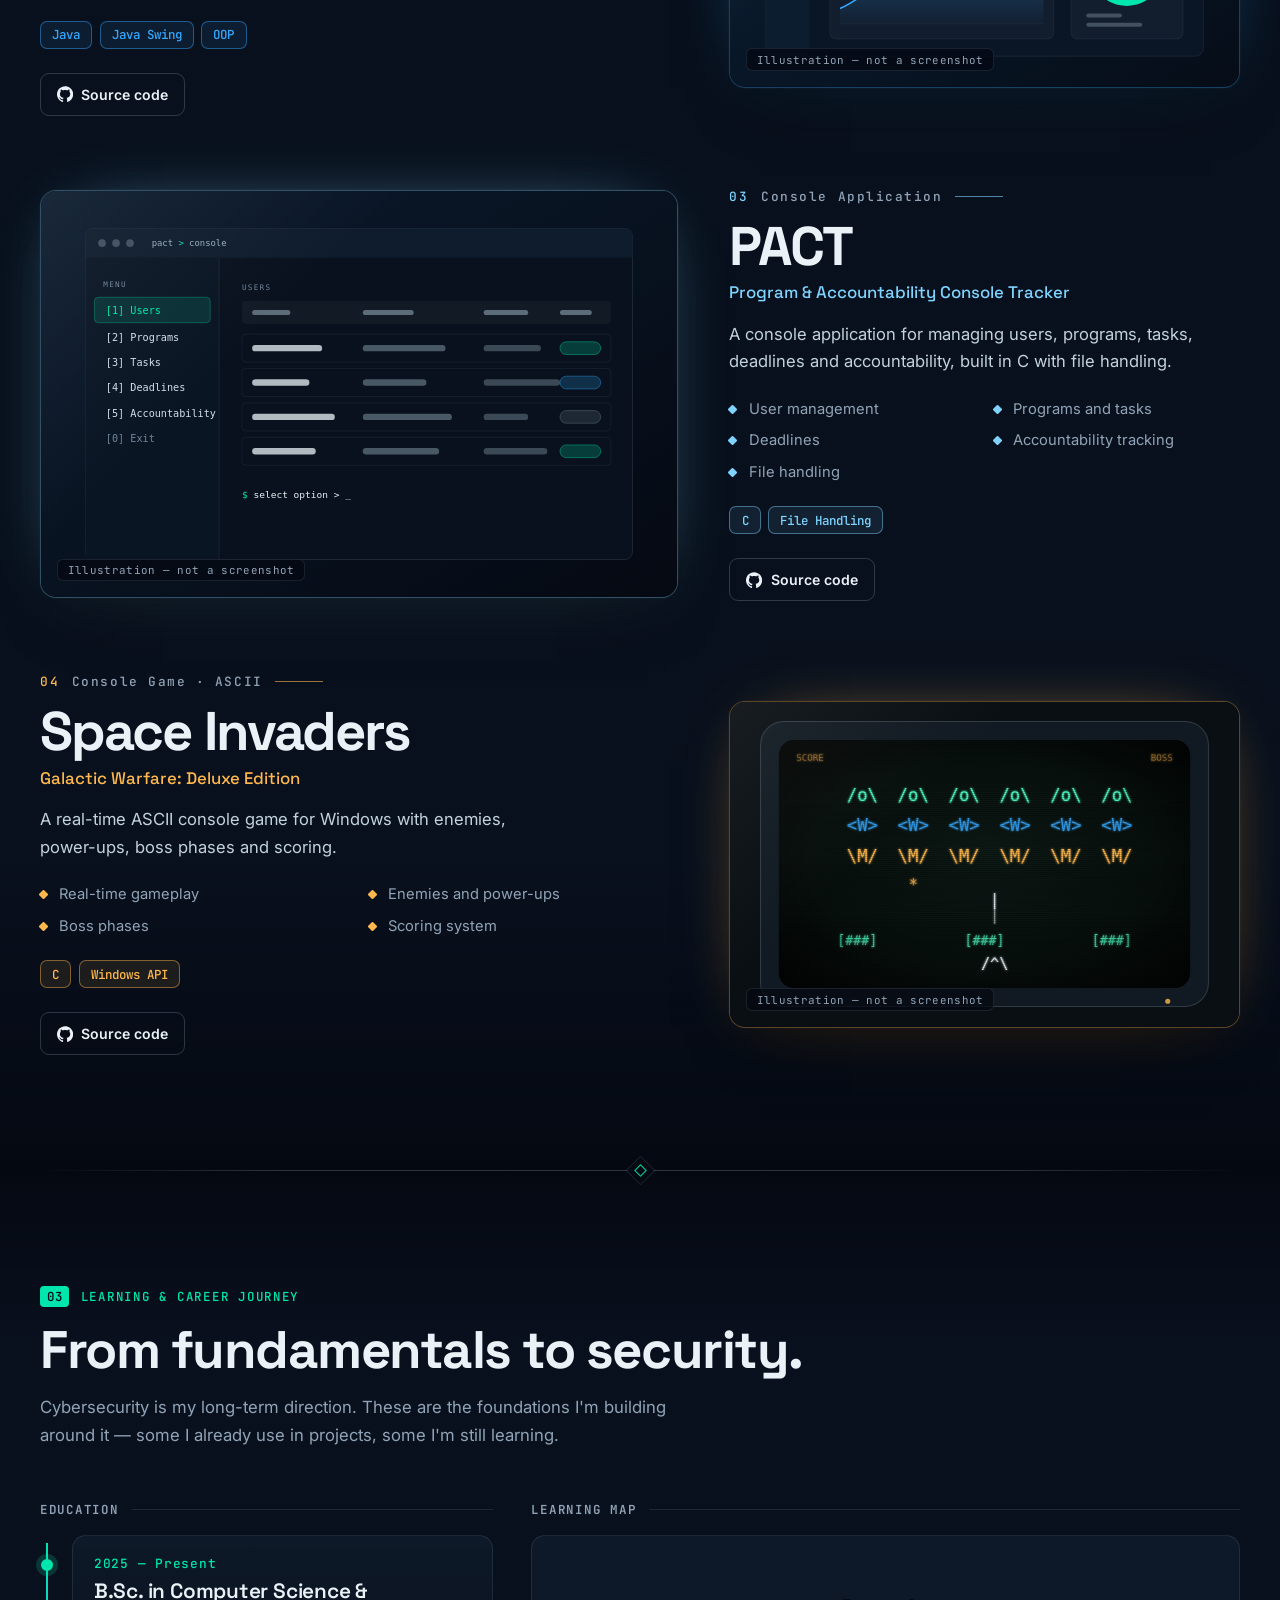
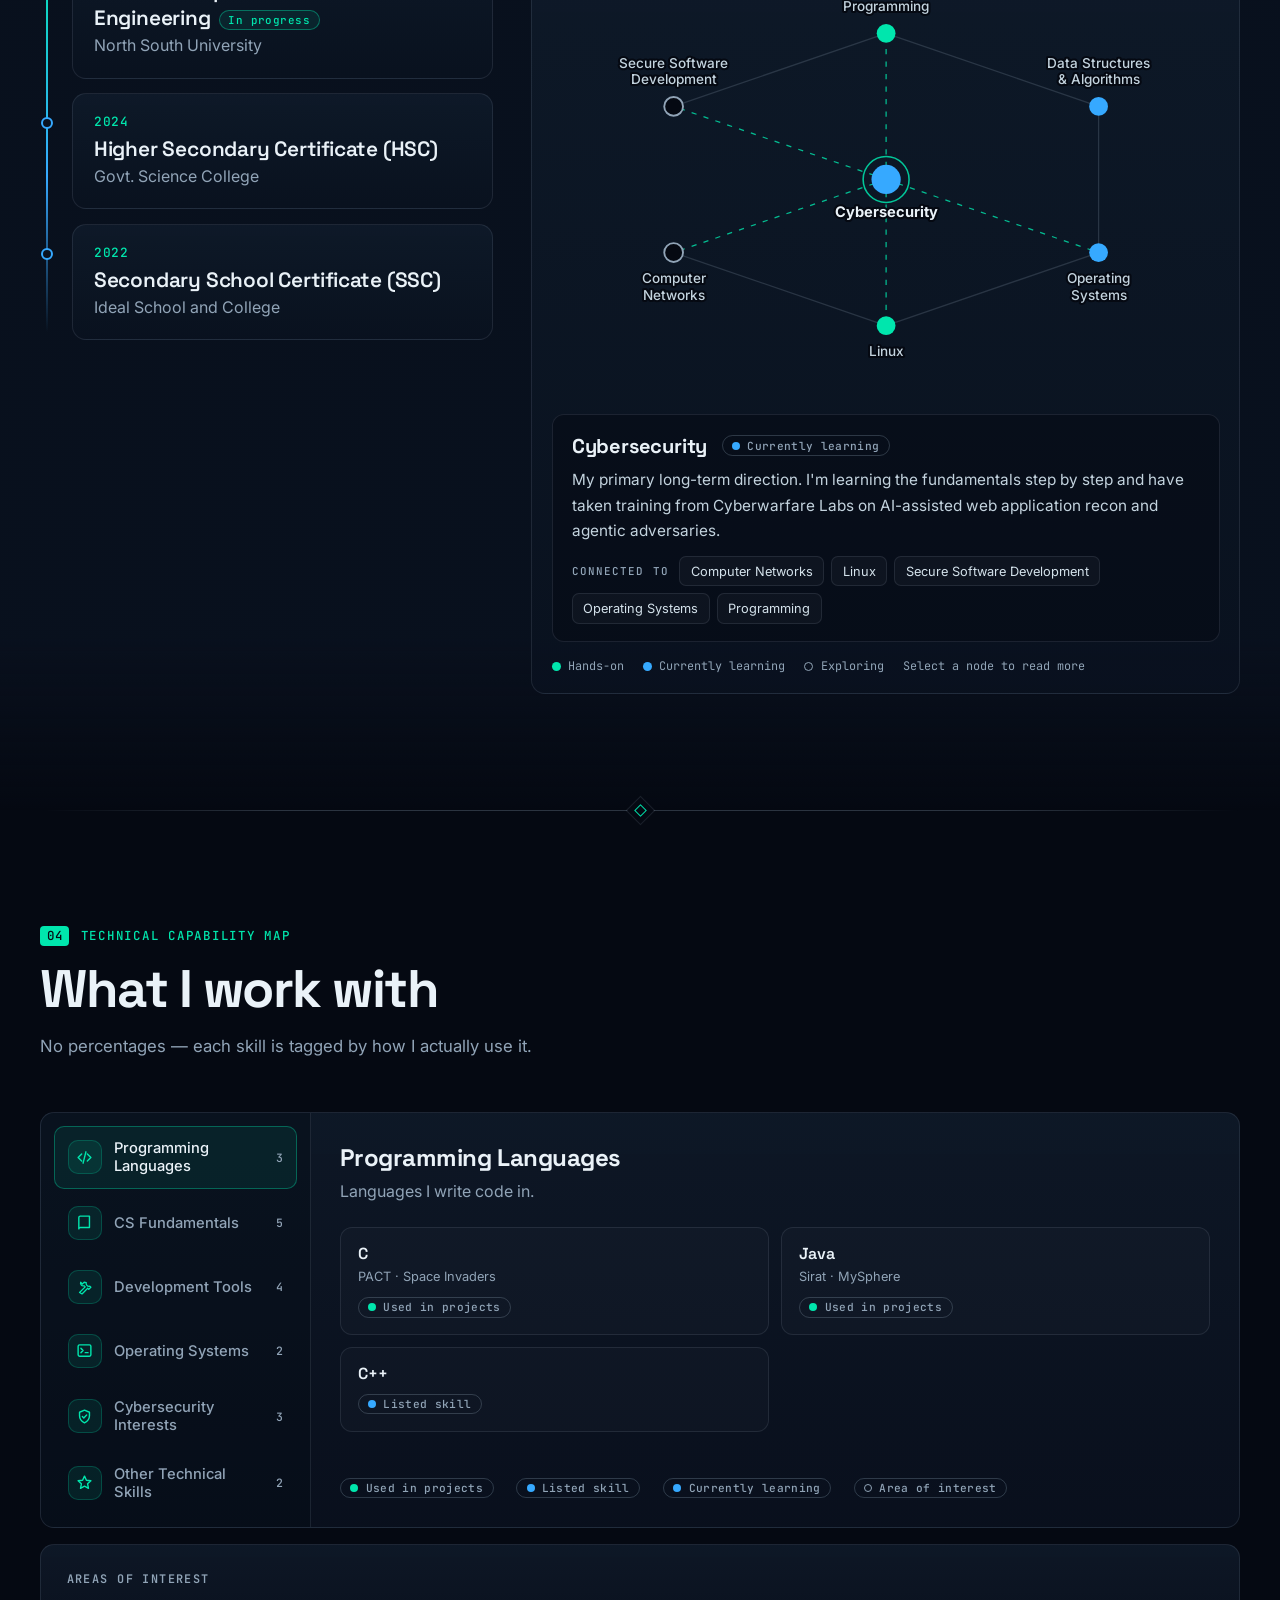
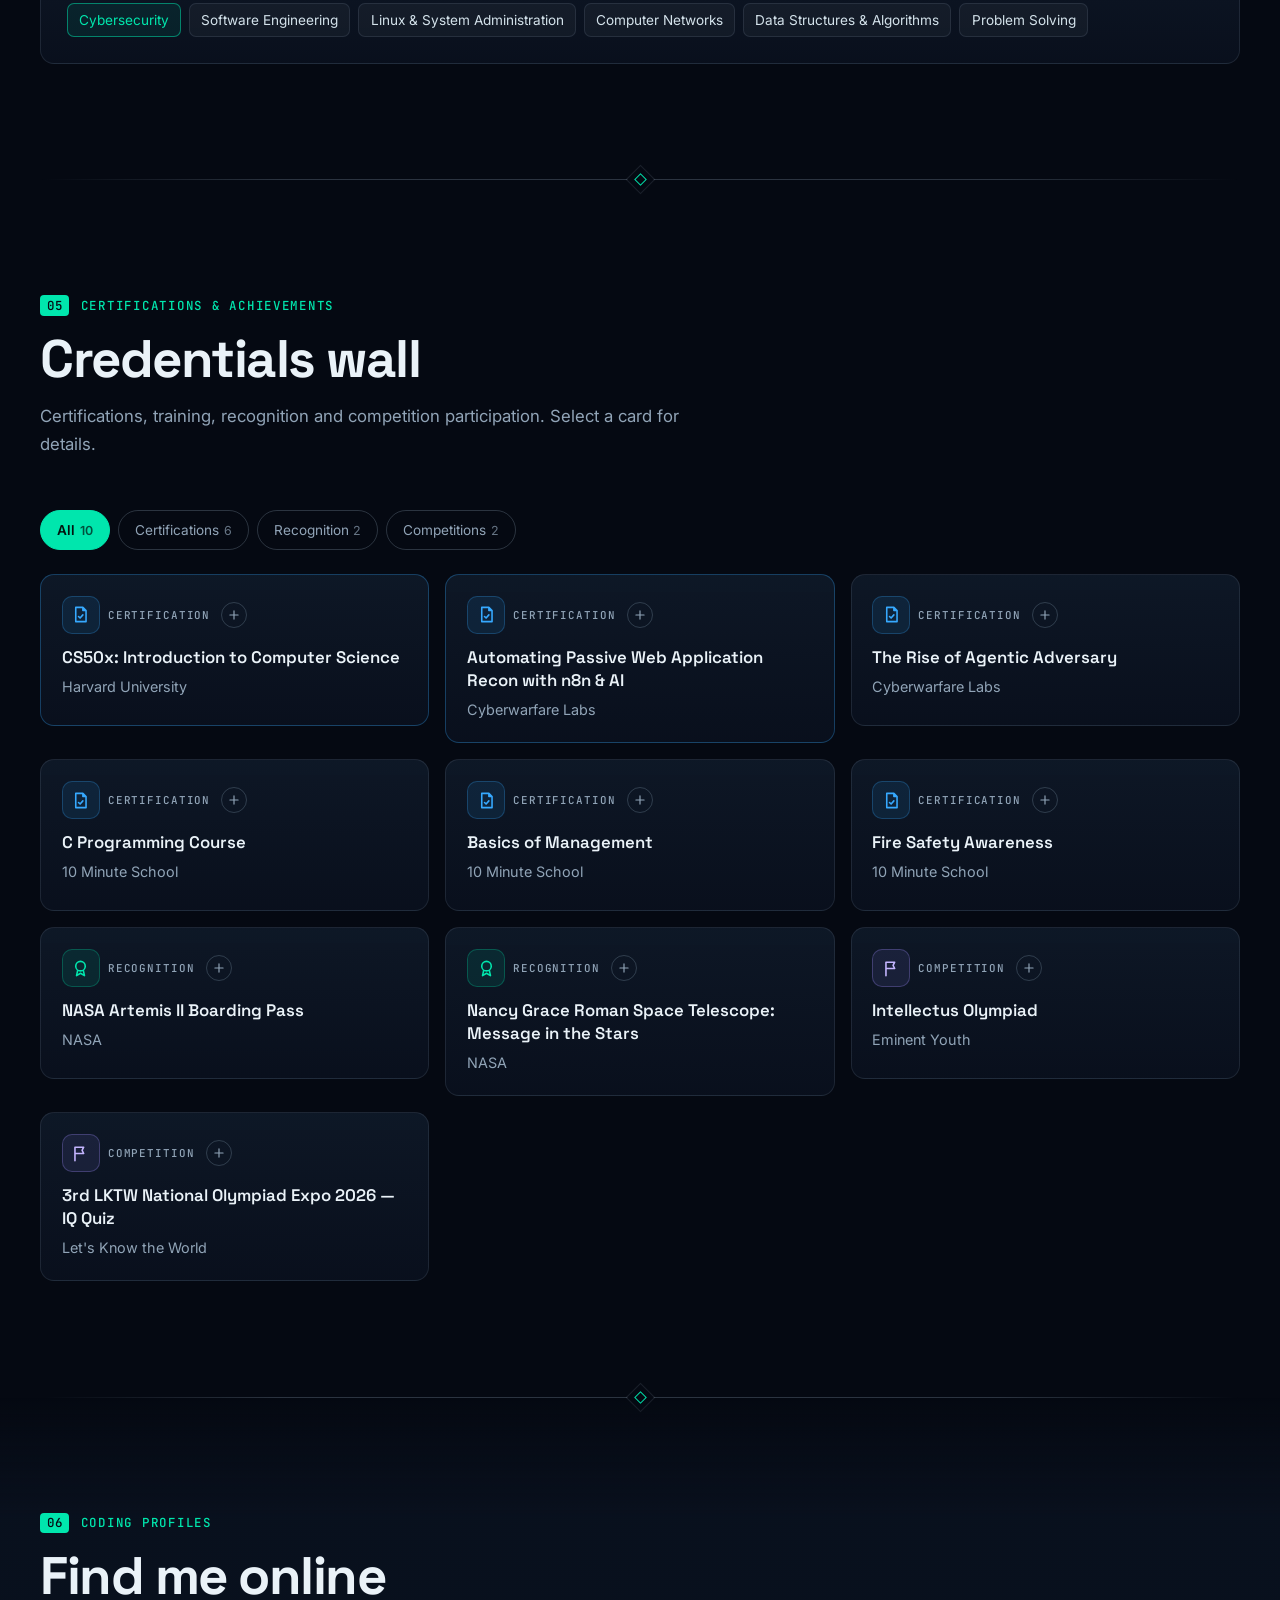
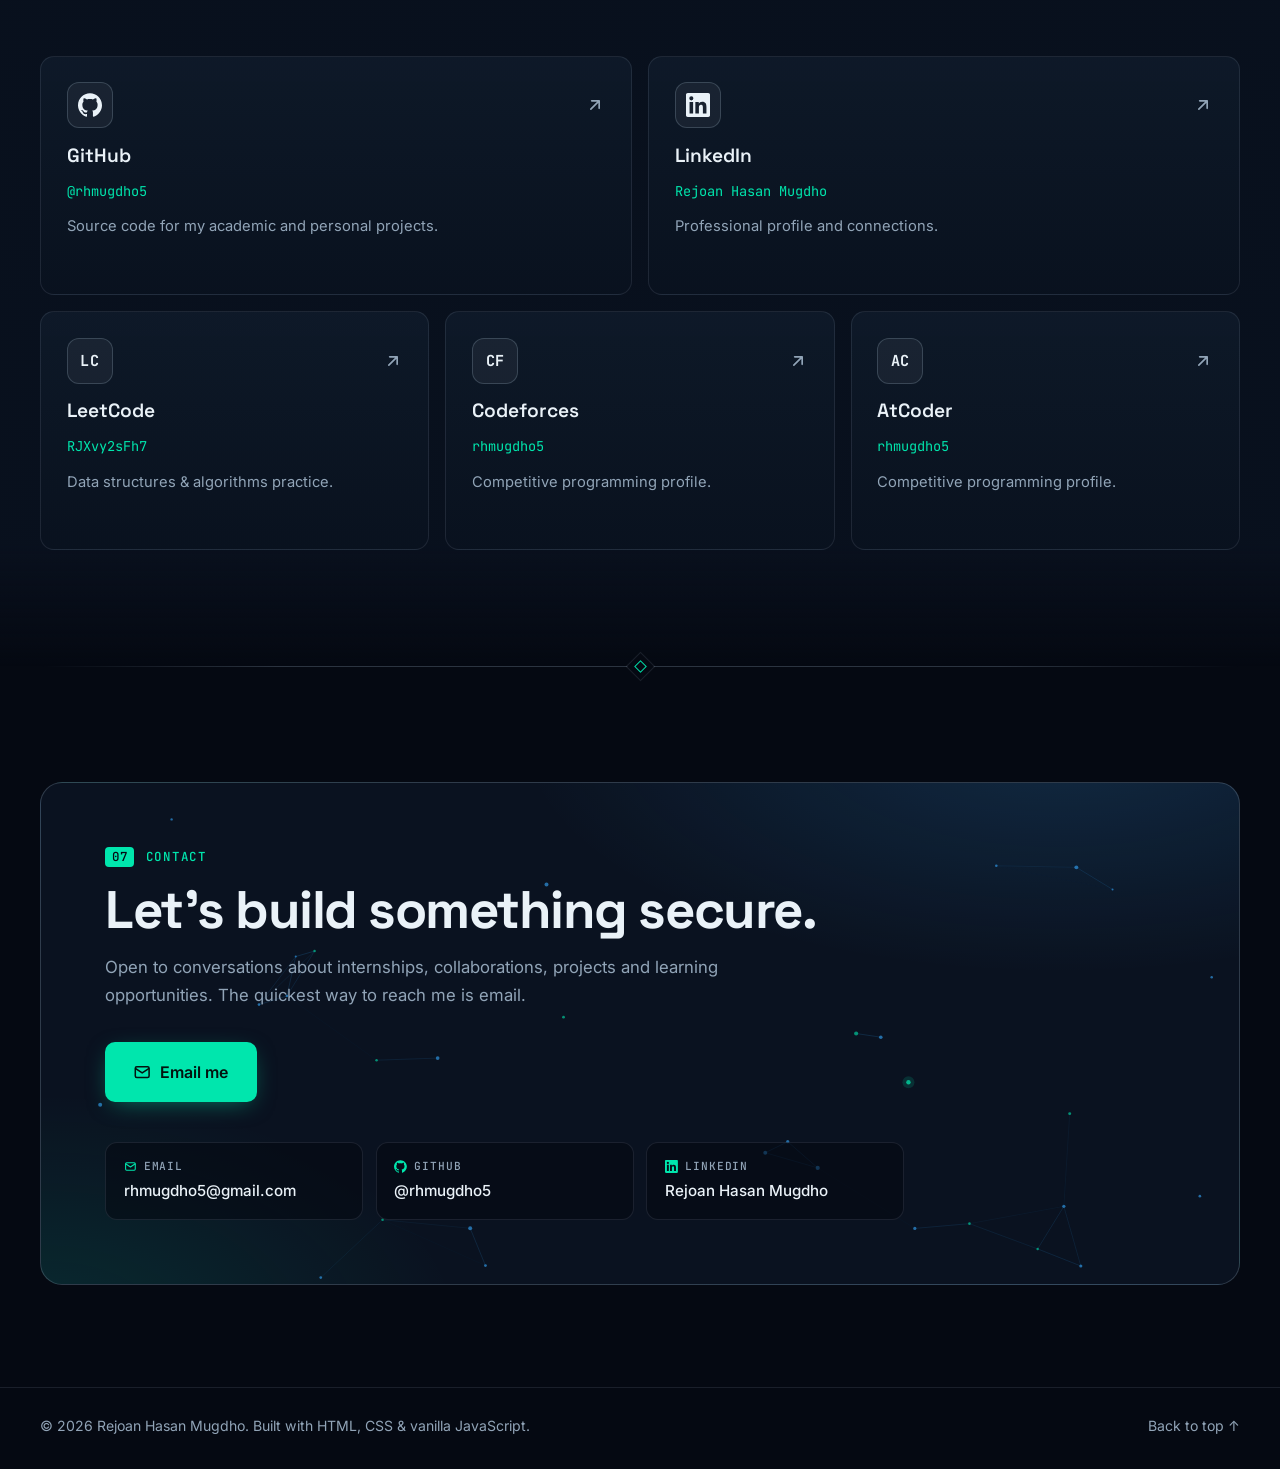
==== commit 2fad015b: "new contact updated" ====
--- a/index.html
+++ b/index.html
@@ -227,7 +227,7 @@
             <p class="sec-lead" data-bind="contactText"></p>
             <div class="contact-cta">
               <a class="btn btn-primary btn-lg" id="emailCta" href="mailto:rhmugdho5@gmail.com"><svg class="i" aria-hidden="true"><use href="#i-mail"/></svg> Email me</a>
-              <button class="btn btn-ghost btn-lg" id="copyEmail" type="button"><svg class="i" aria-hidden="true"><use href="#i-copy"/></svg> <span>Copy email</span></button>
+              
             </div>
             <ul class="contact-list" id="contactList"></ul>
           </div>
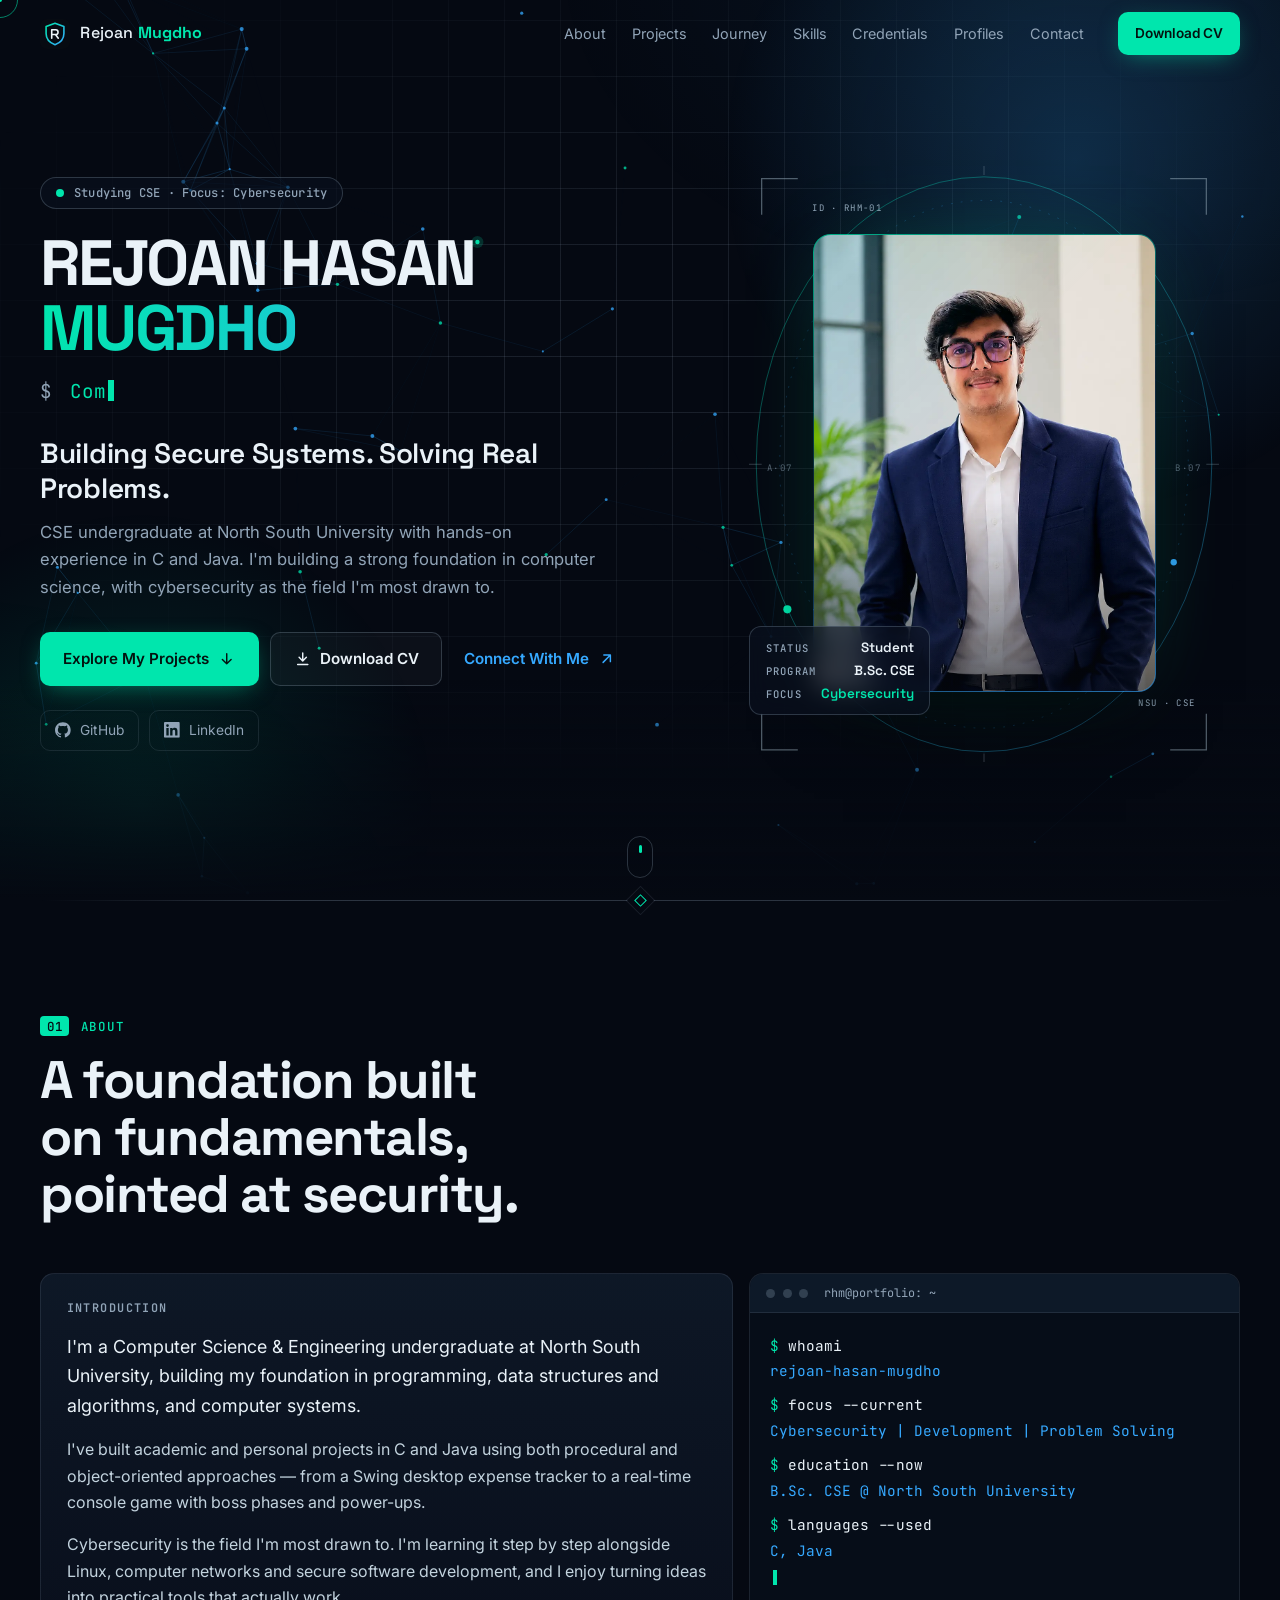
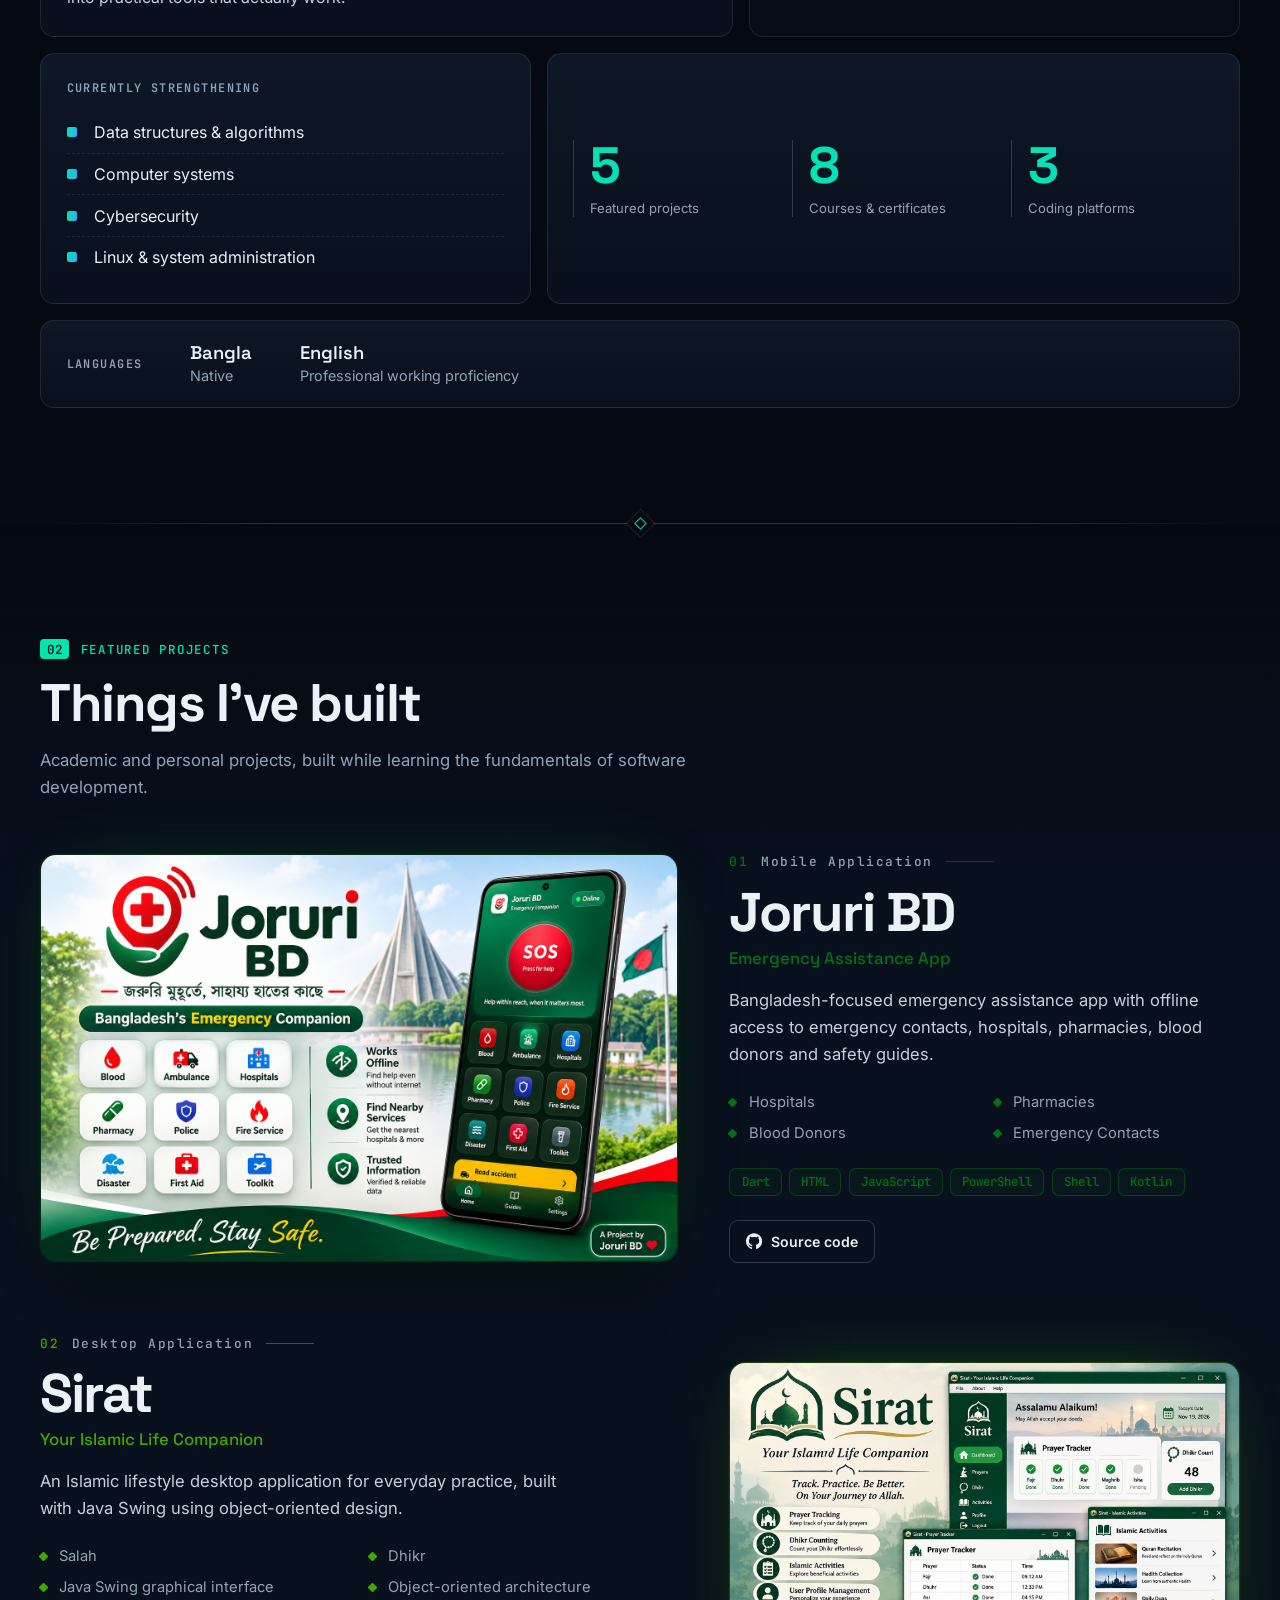
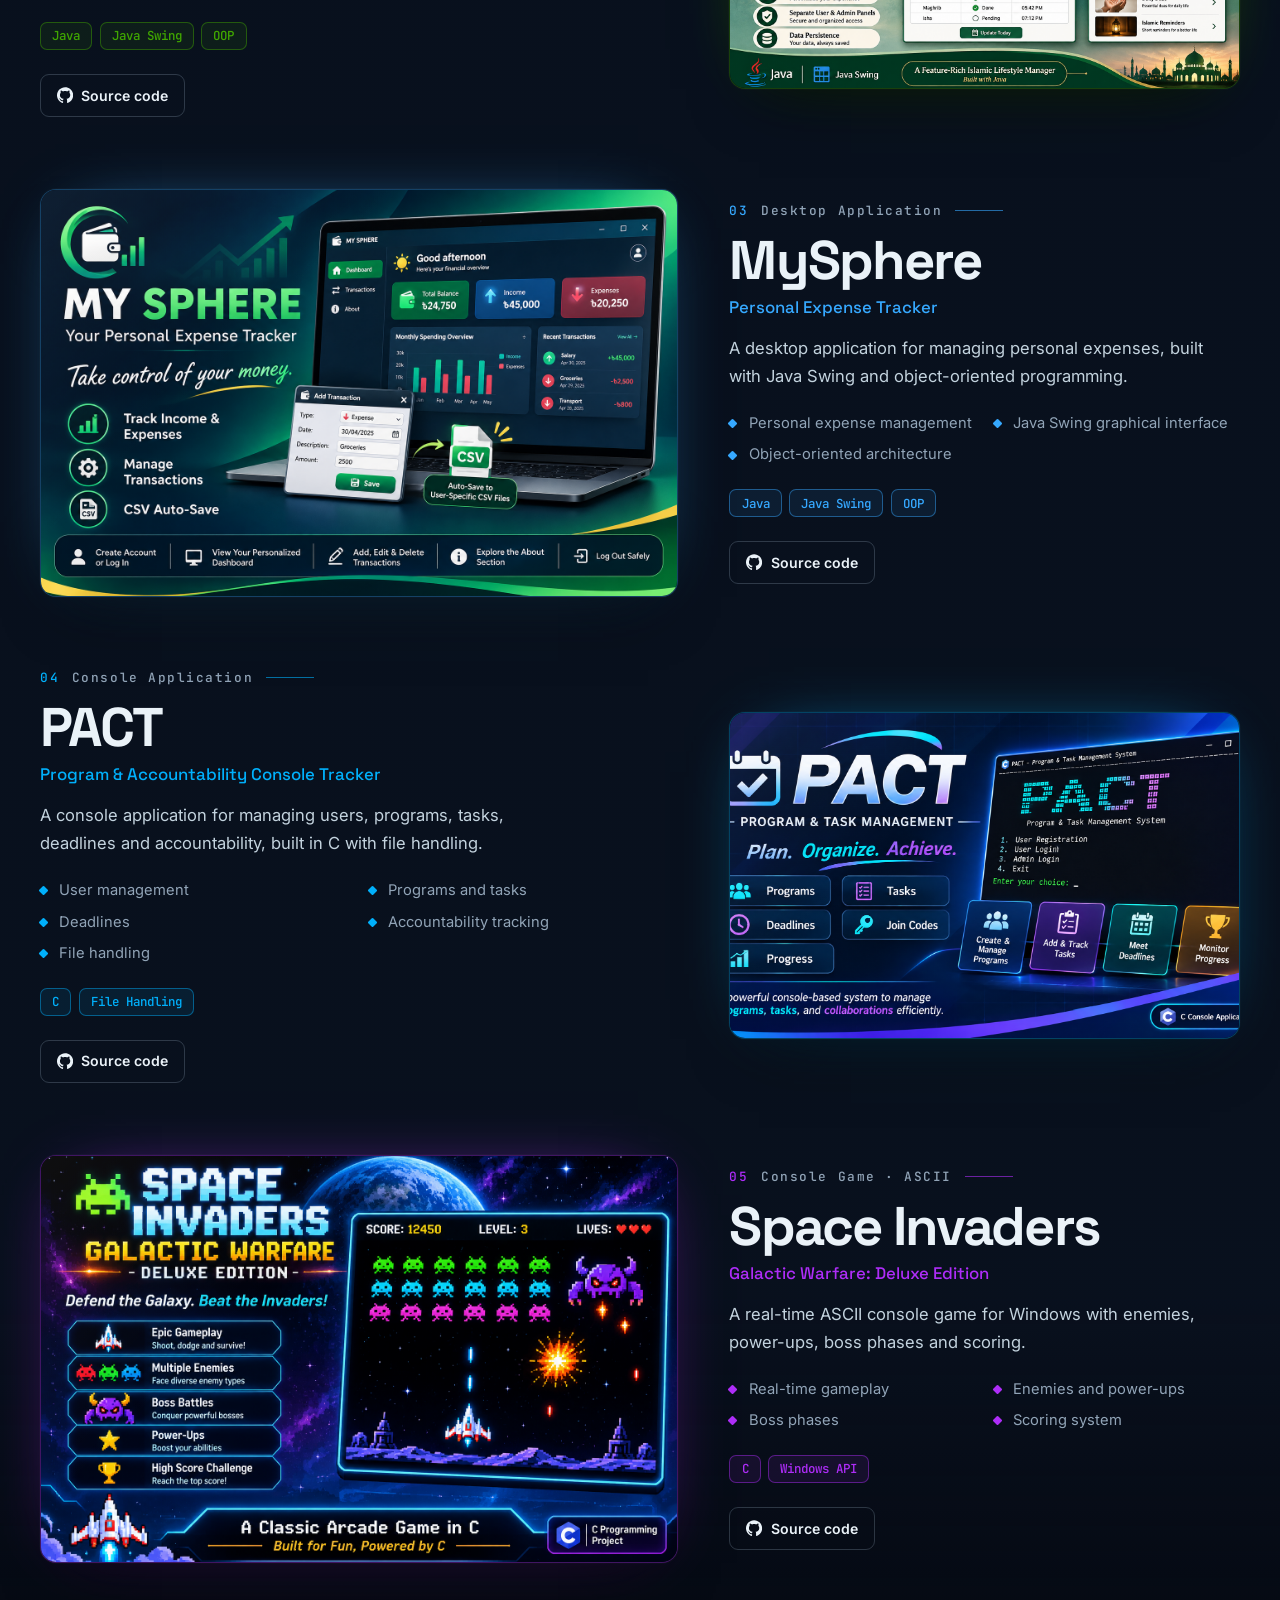
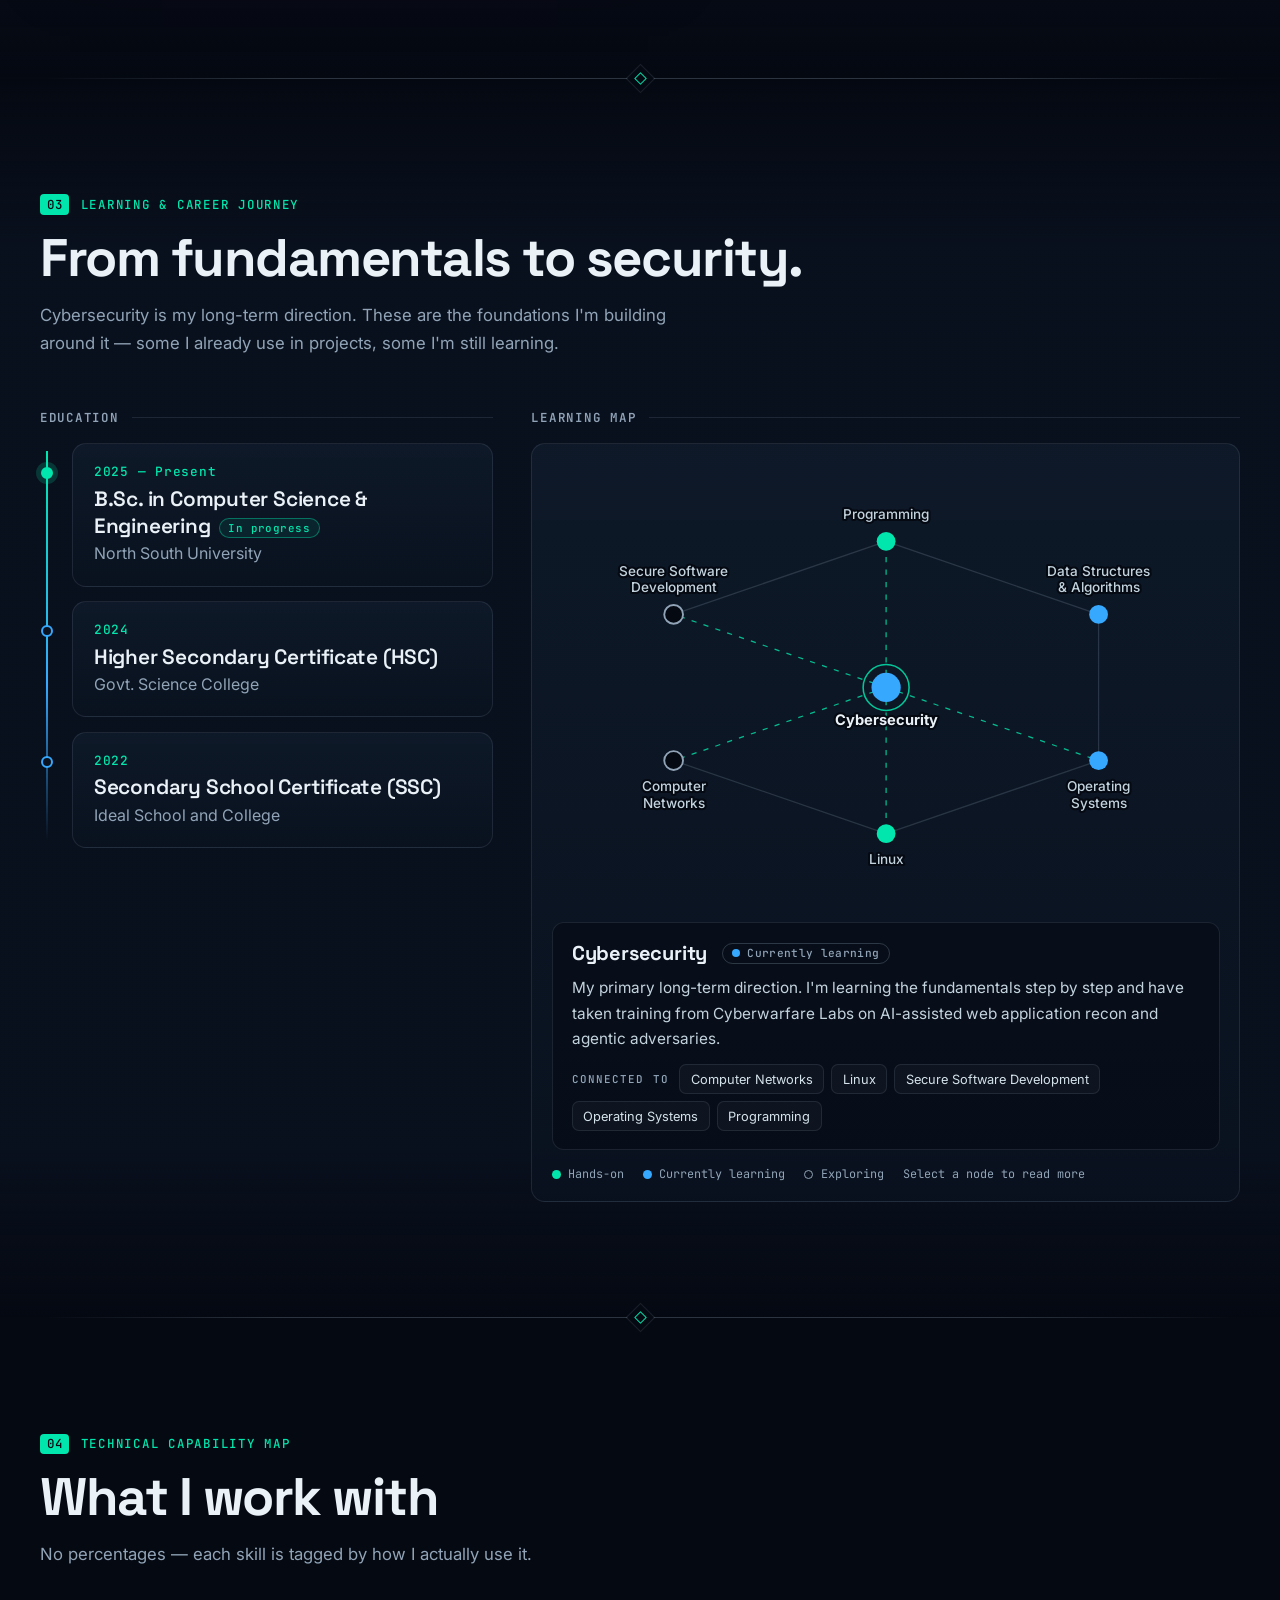
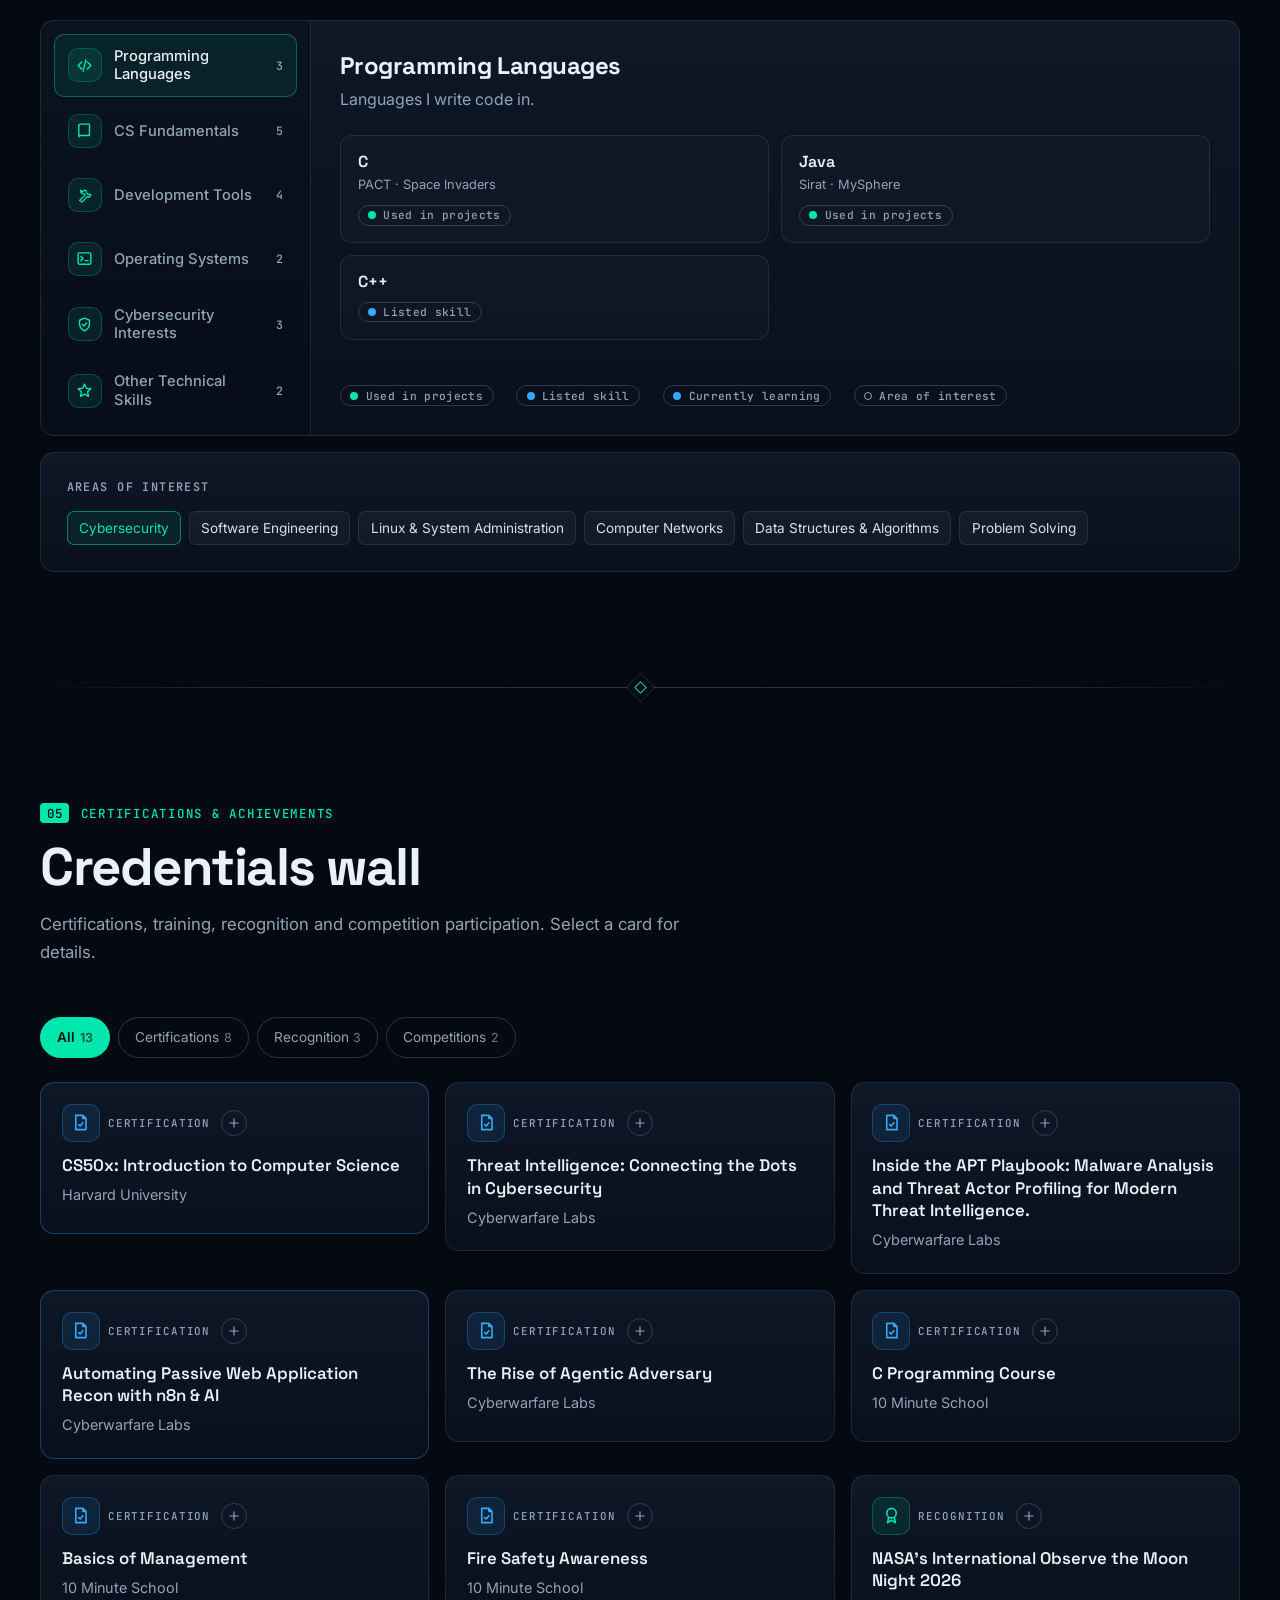
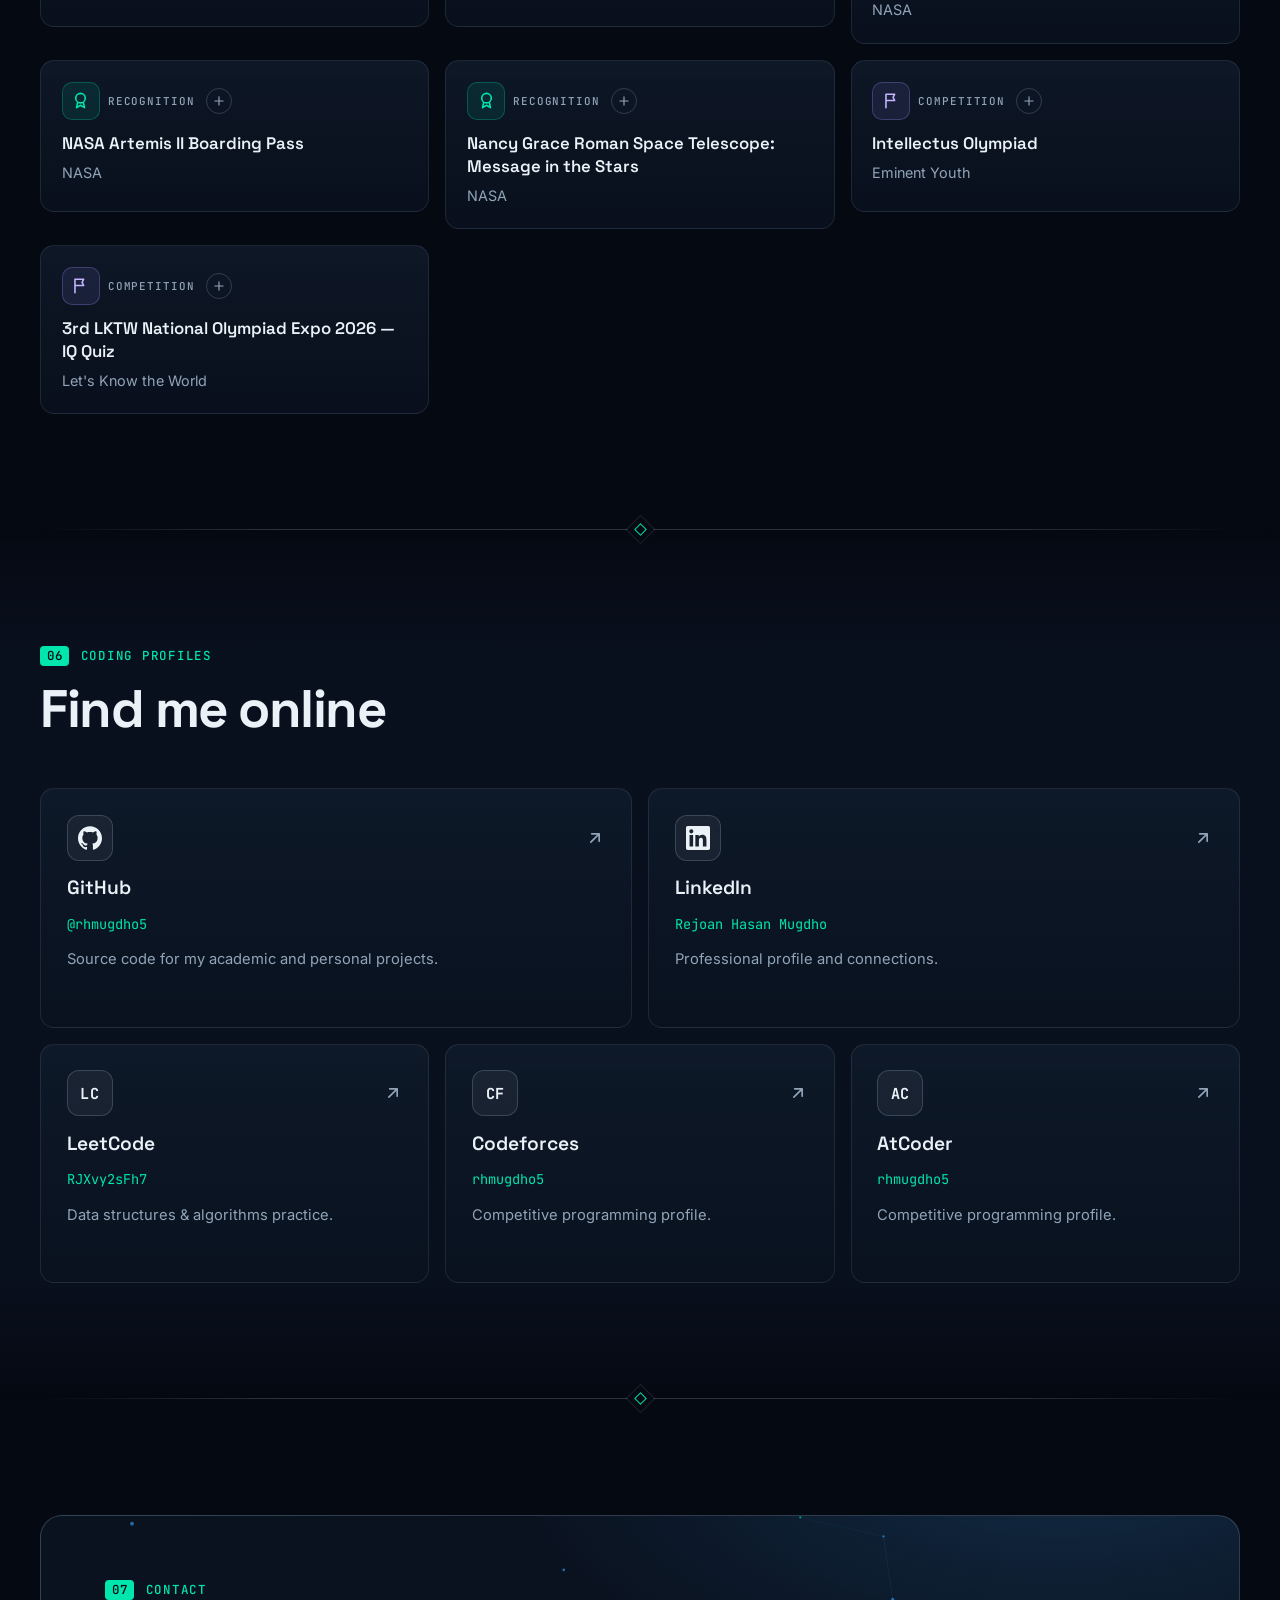
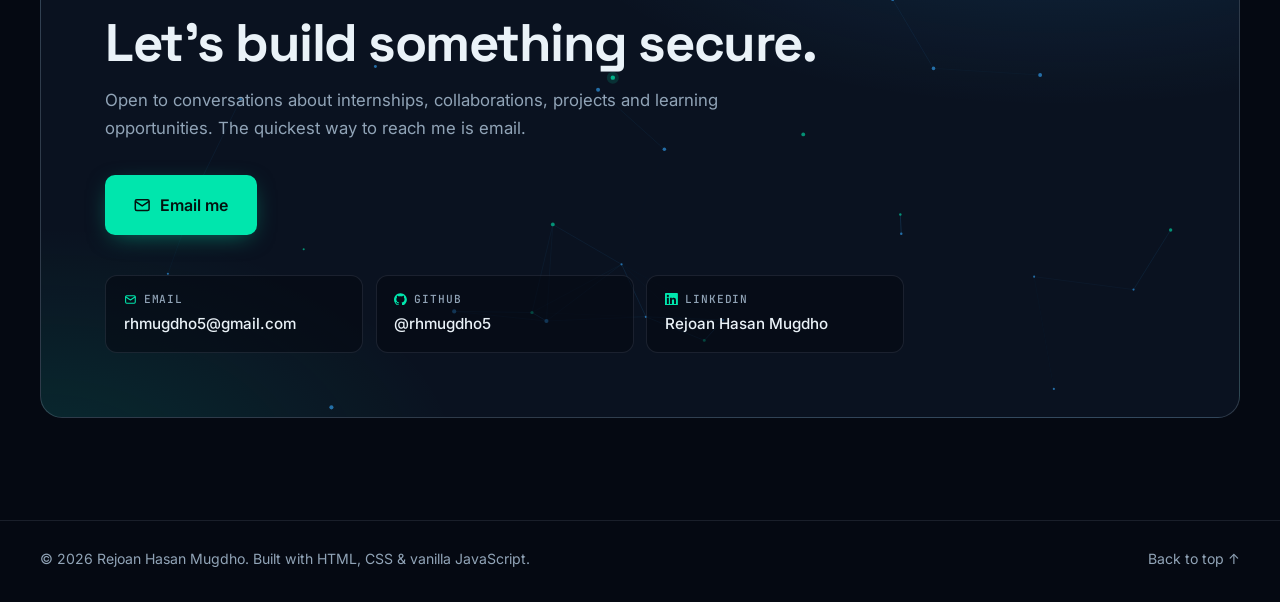
==== commit 4f1b20a1: "project section update" ====
--- a/index.html
+++ b/index.html
@@ -153,7 +153,7 @@
     <!-- ================= PROJECTS ================= -->
     <section class="section alt" id="projects" aria-labelledby="projTitle">
       <div class="wrap">
-        <header class="sec-head reveal"><p class="kicker"><b>02</b> Featured Projects</p><h2 id="projTitle">Things I've built</h2><p class="sec-lead">Academic and personal projects in C and Java, built while learning the fundamentals of software development.</p></header>
+        <header class="sec-head reveal"><p class="kicker"><b>02</b> Featured Projects</p><h2 id="projTitle">Things I've built</h2><p class="sec-lead">Academic and personal projects, built while learning the fundamentals of software development.</p></header>
         <div class="projects" id="projectsGrid"></div>
       </div>
     </section>
